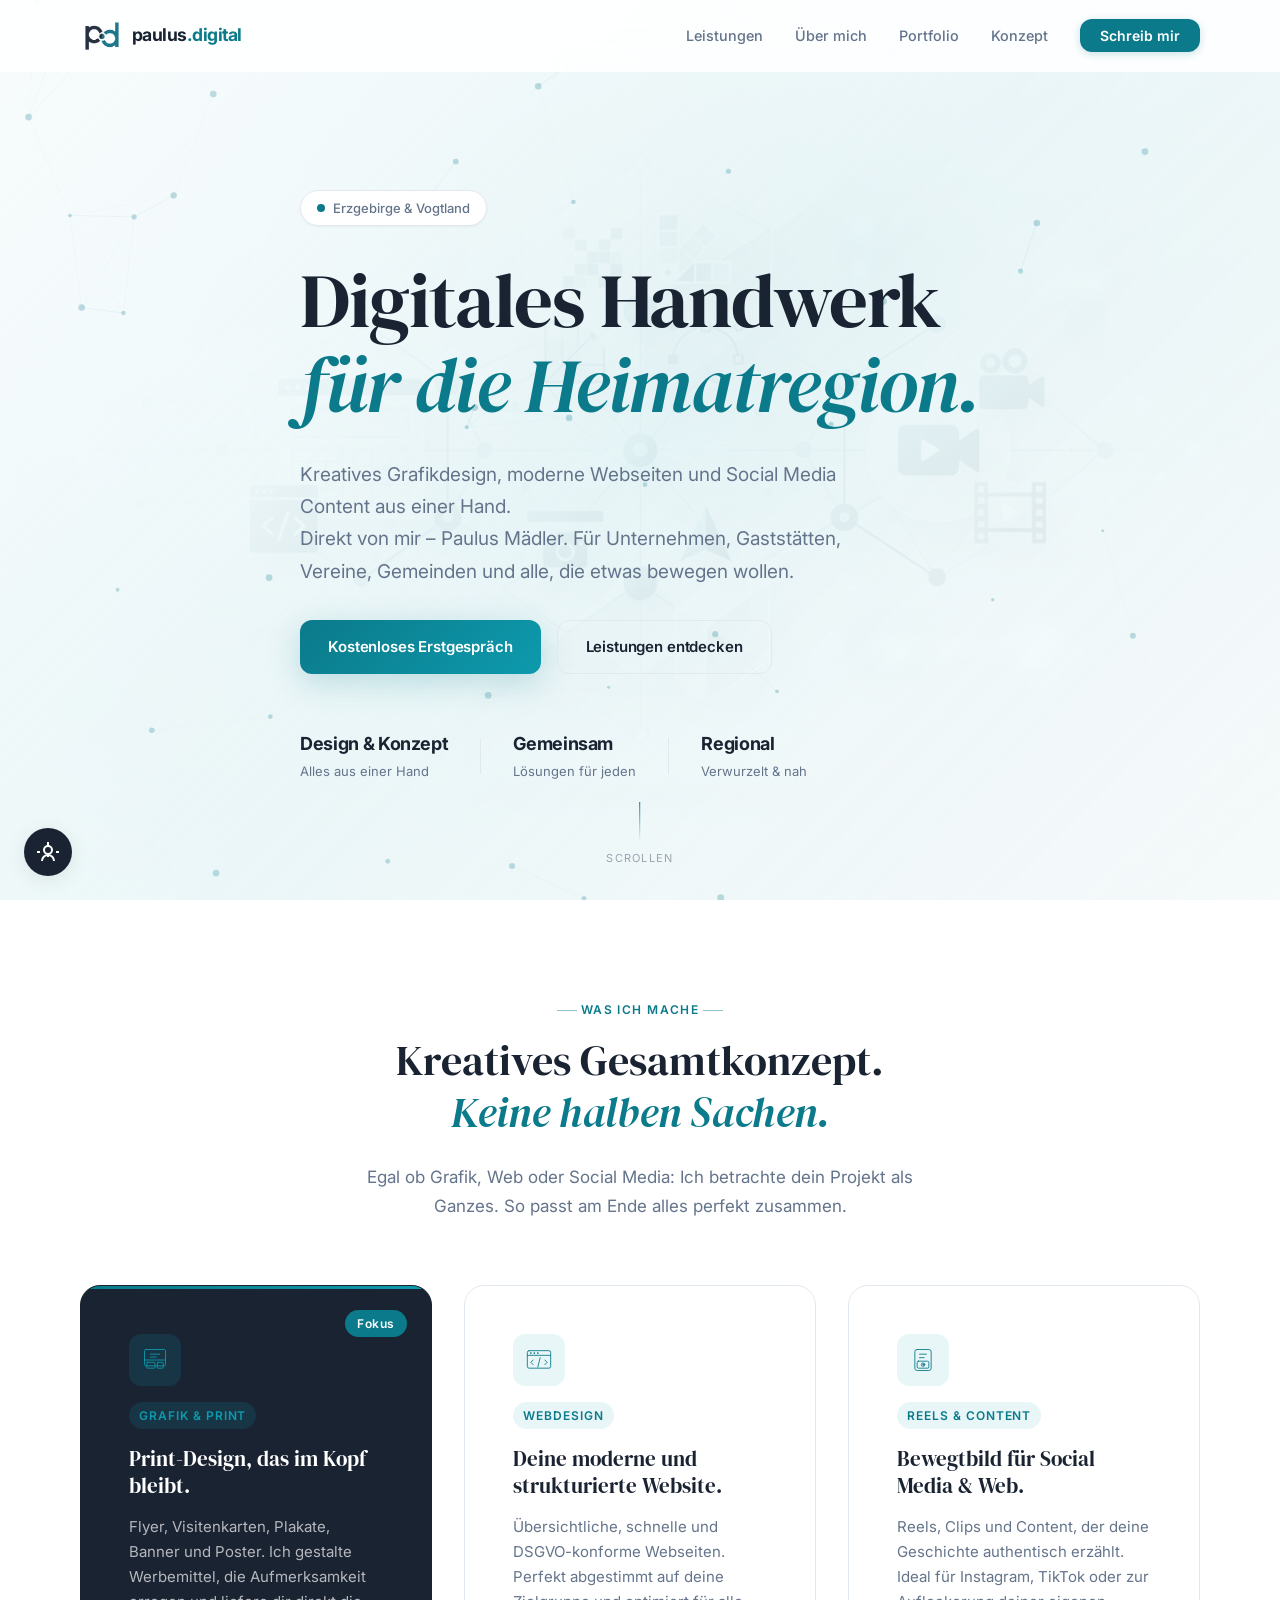
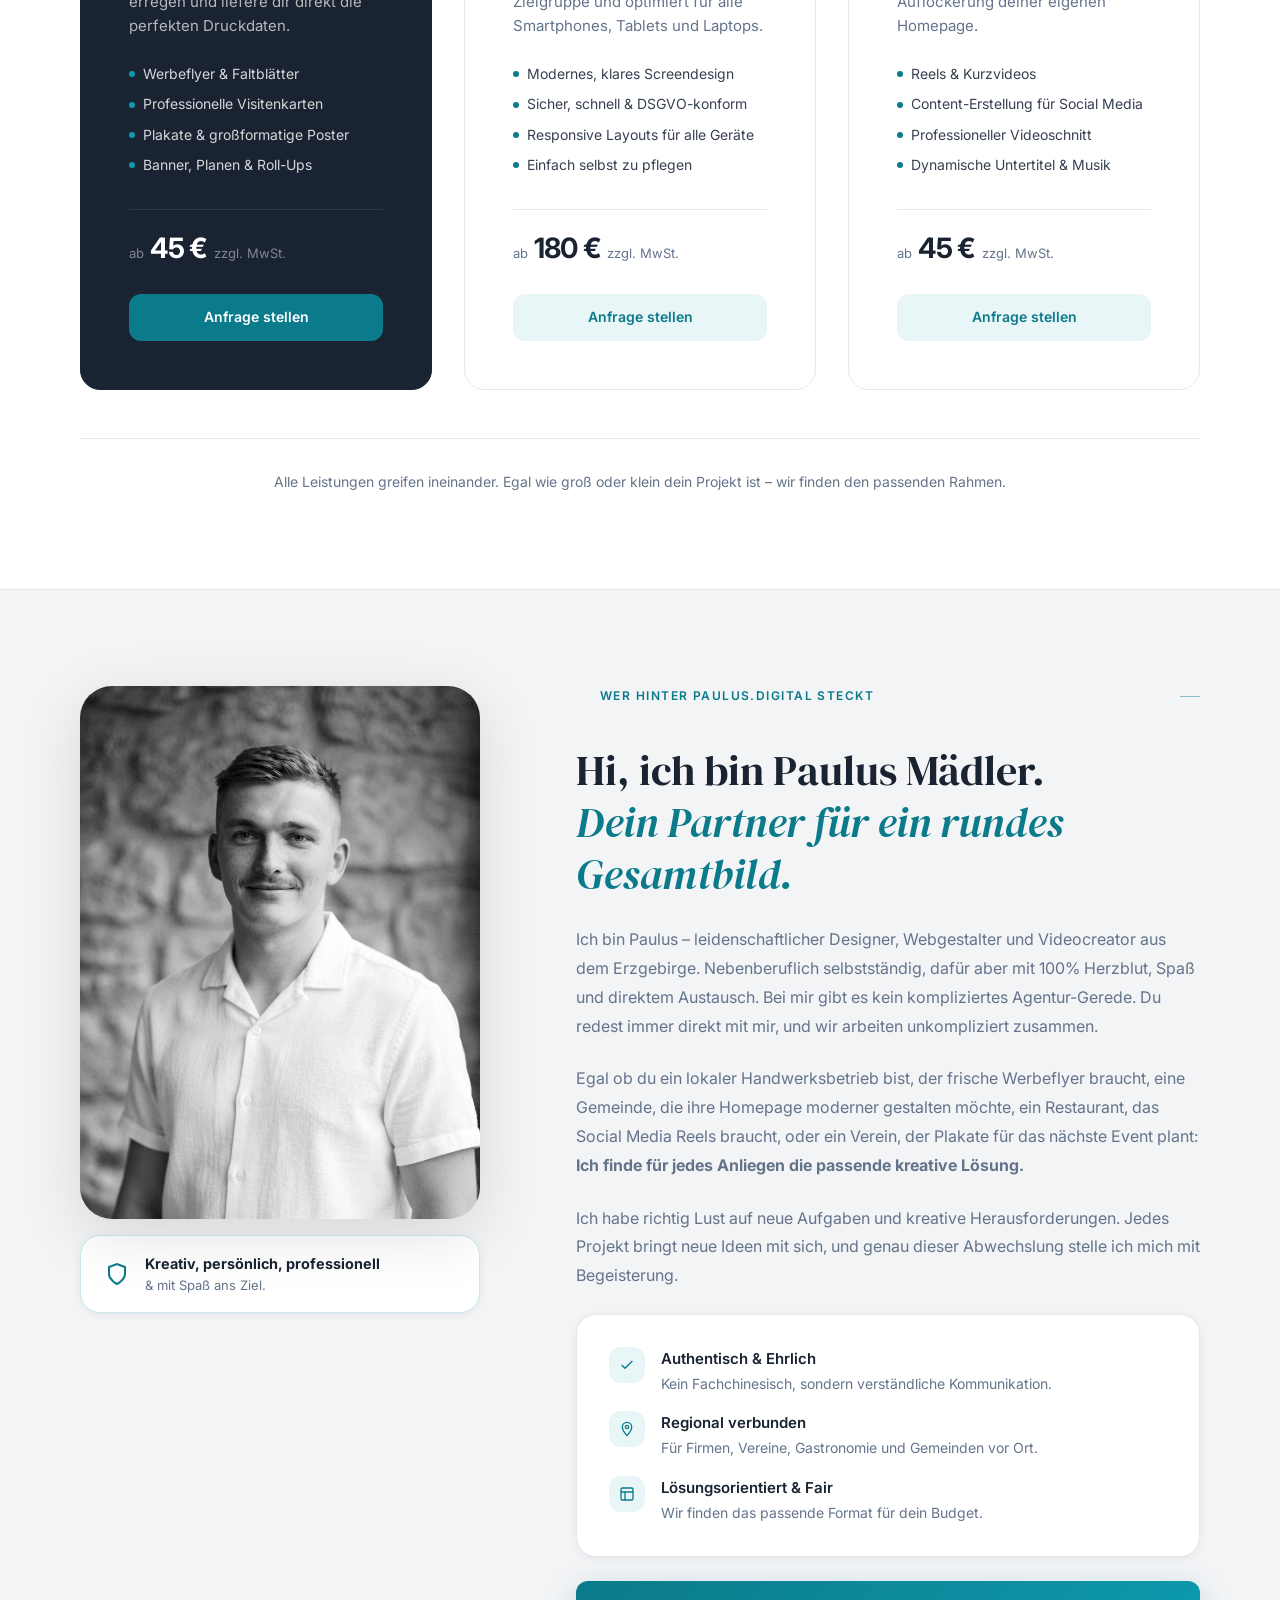
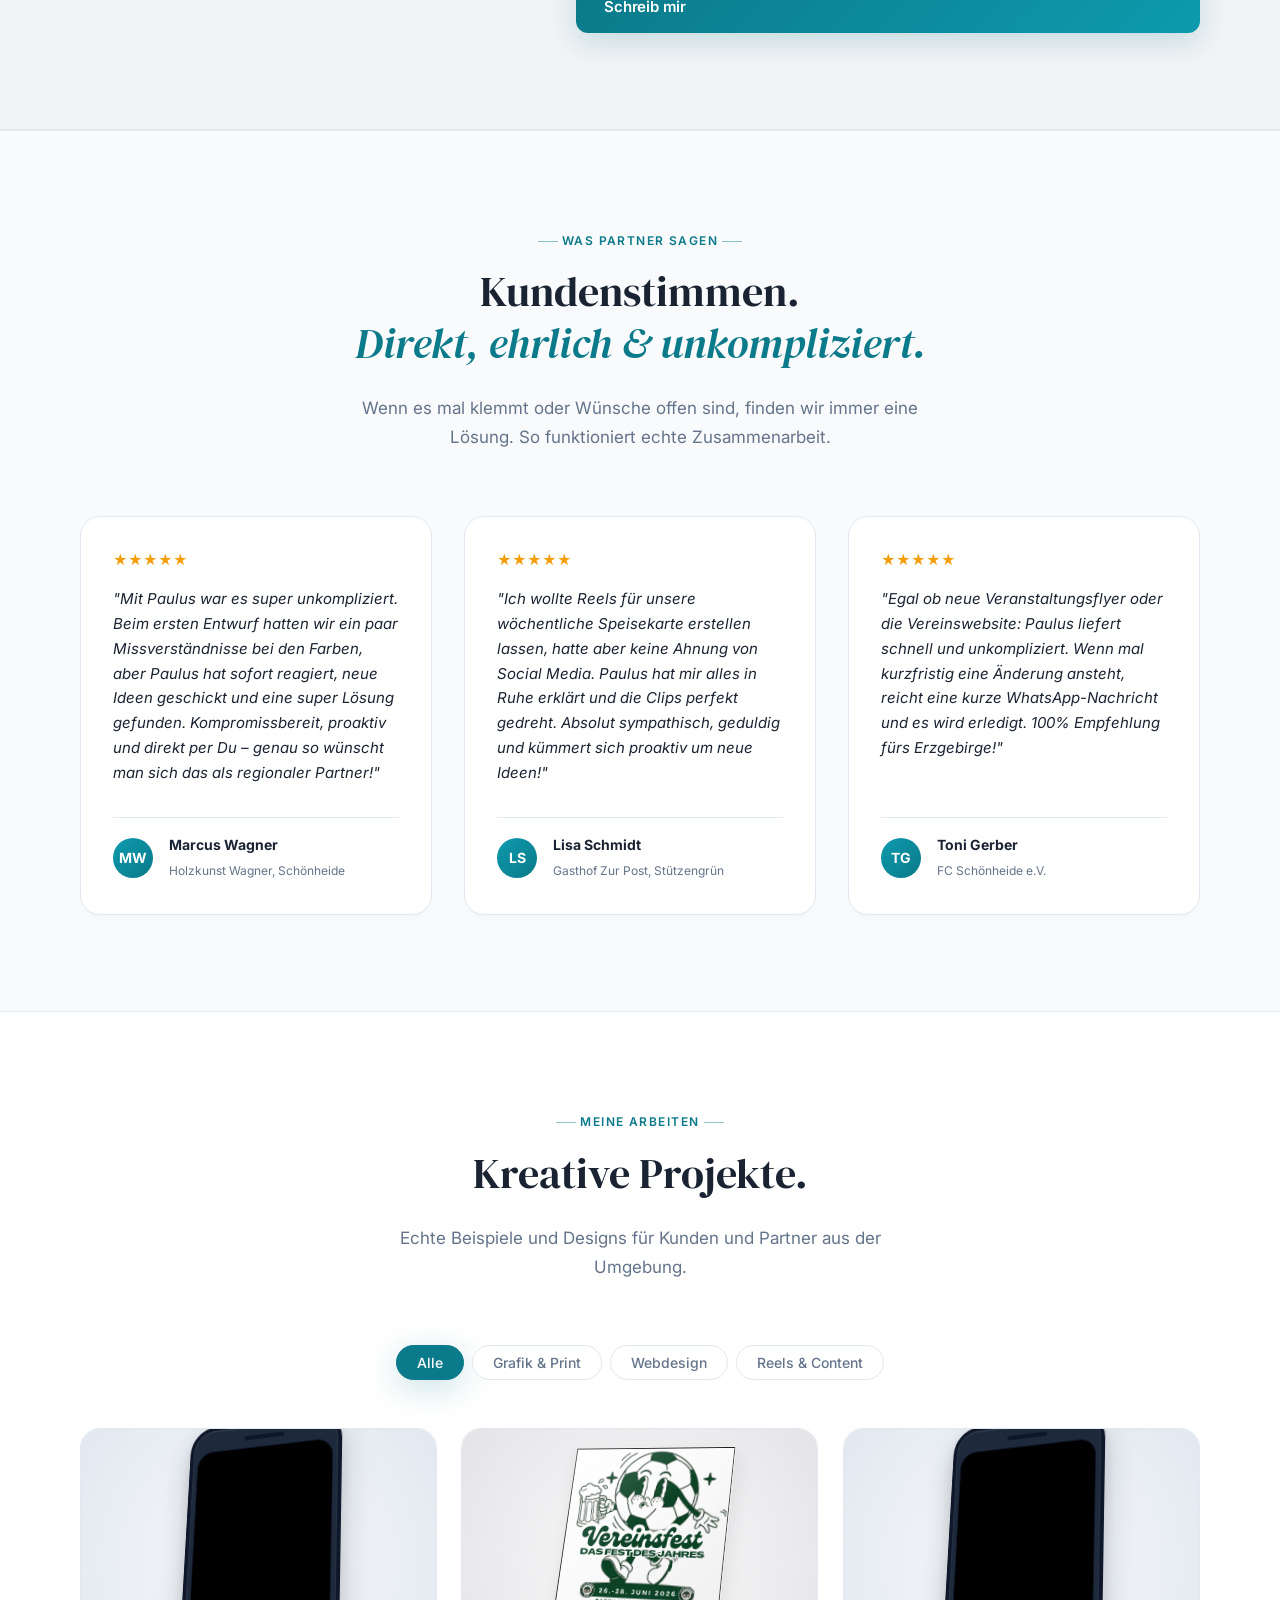
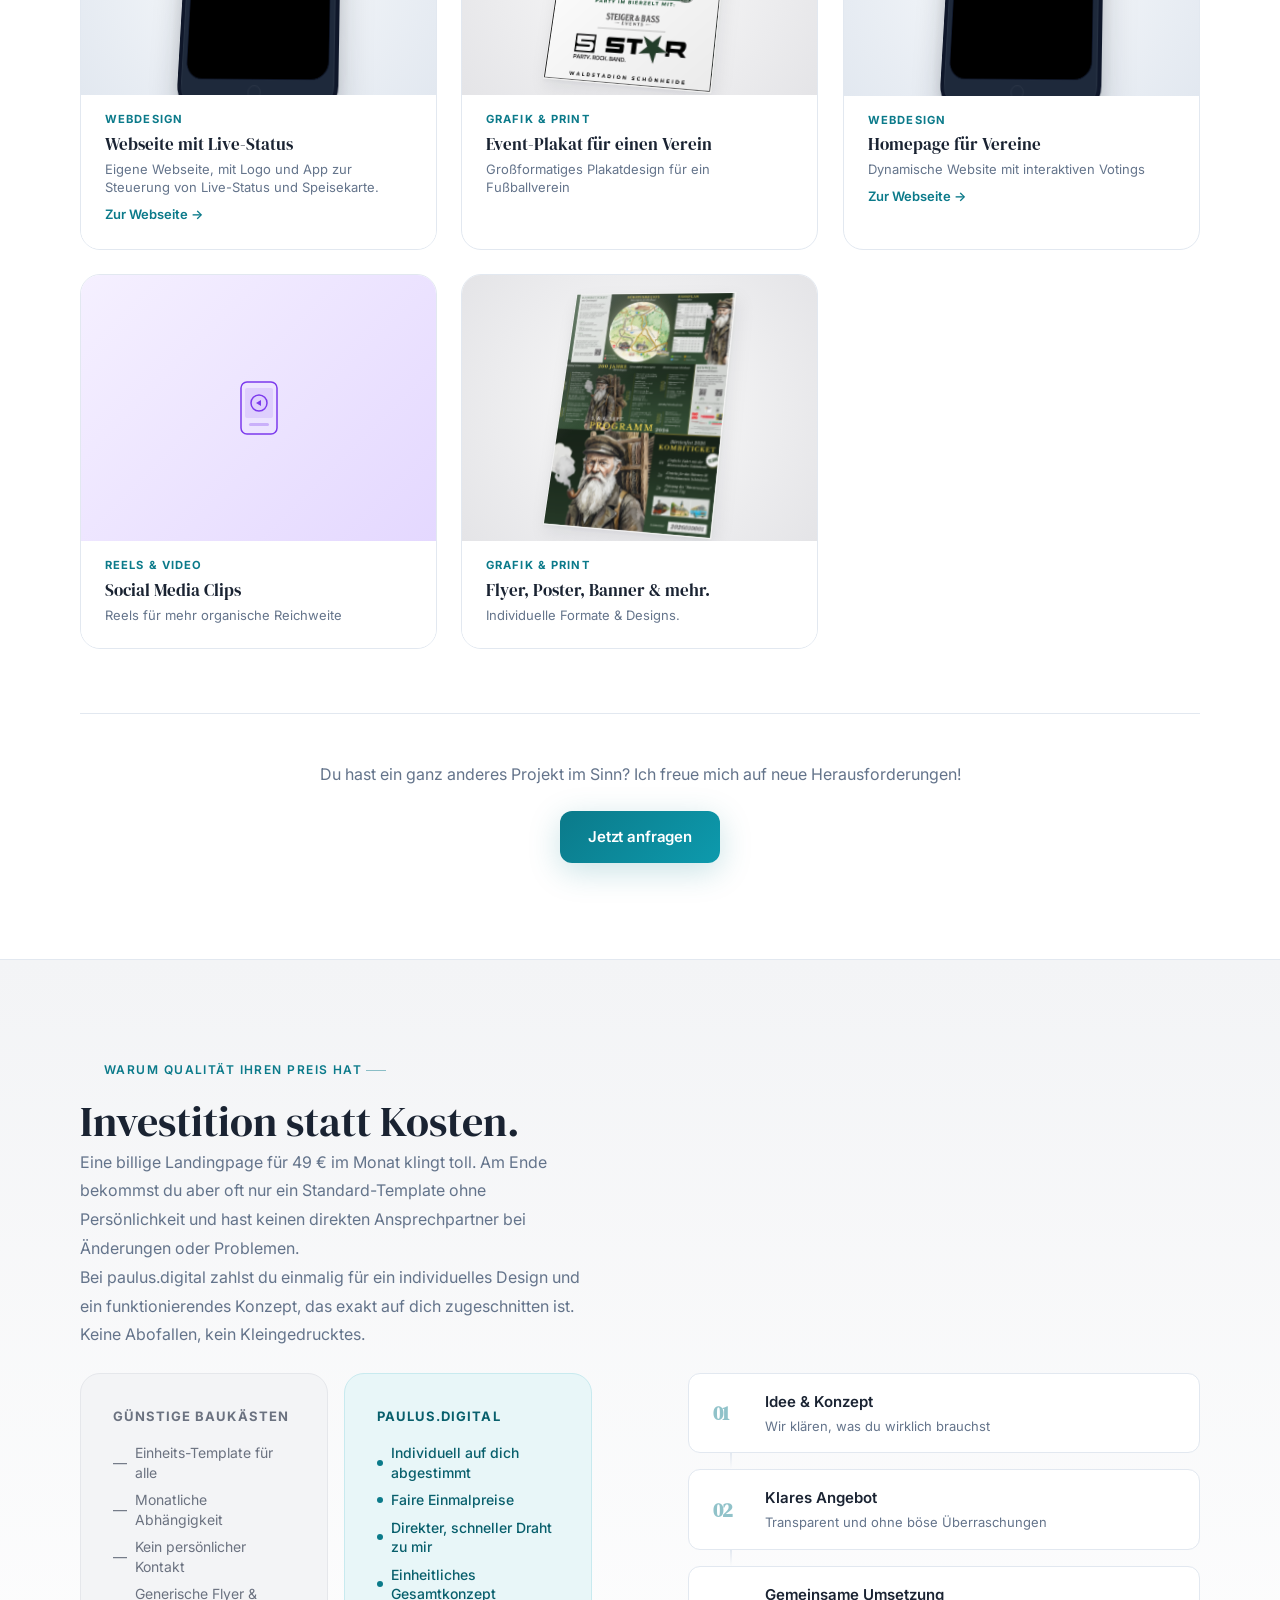
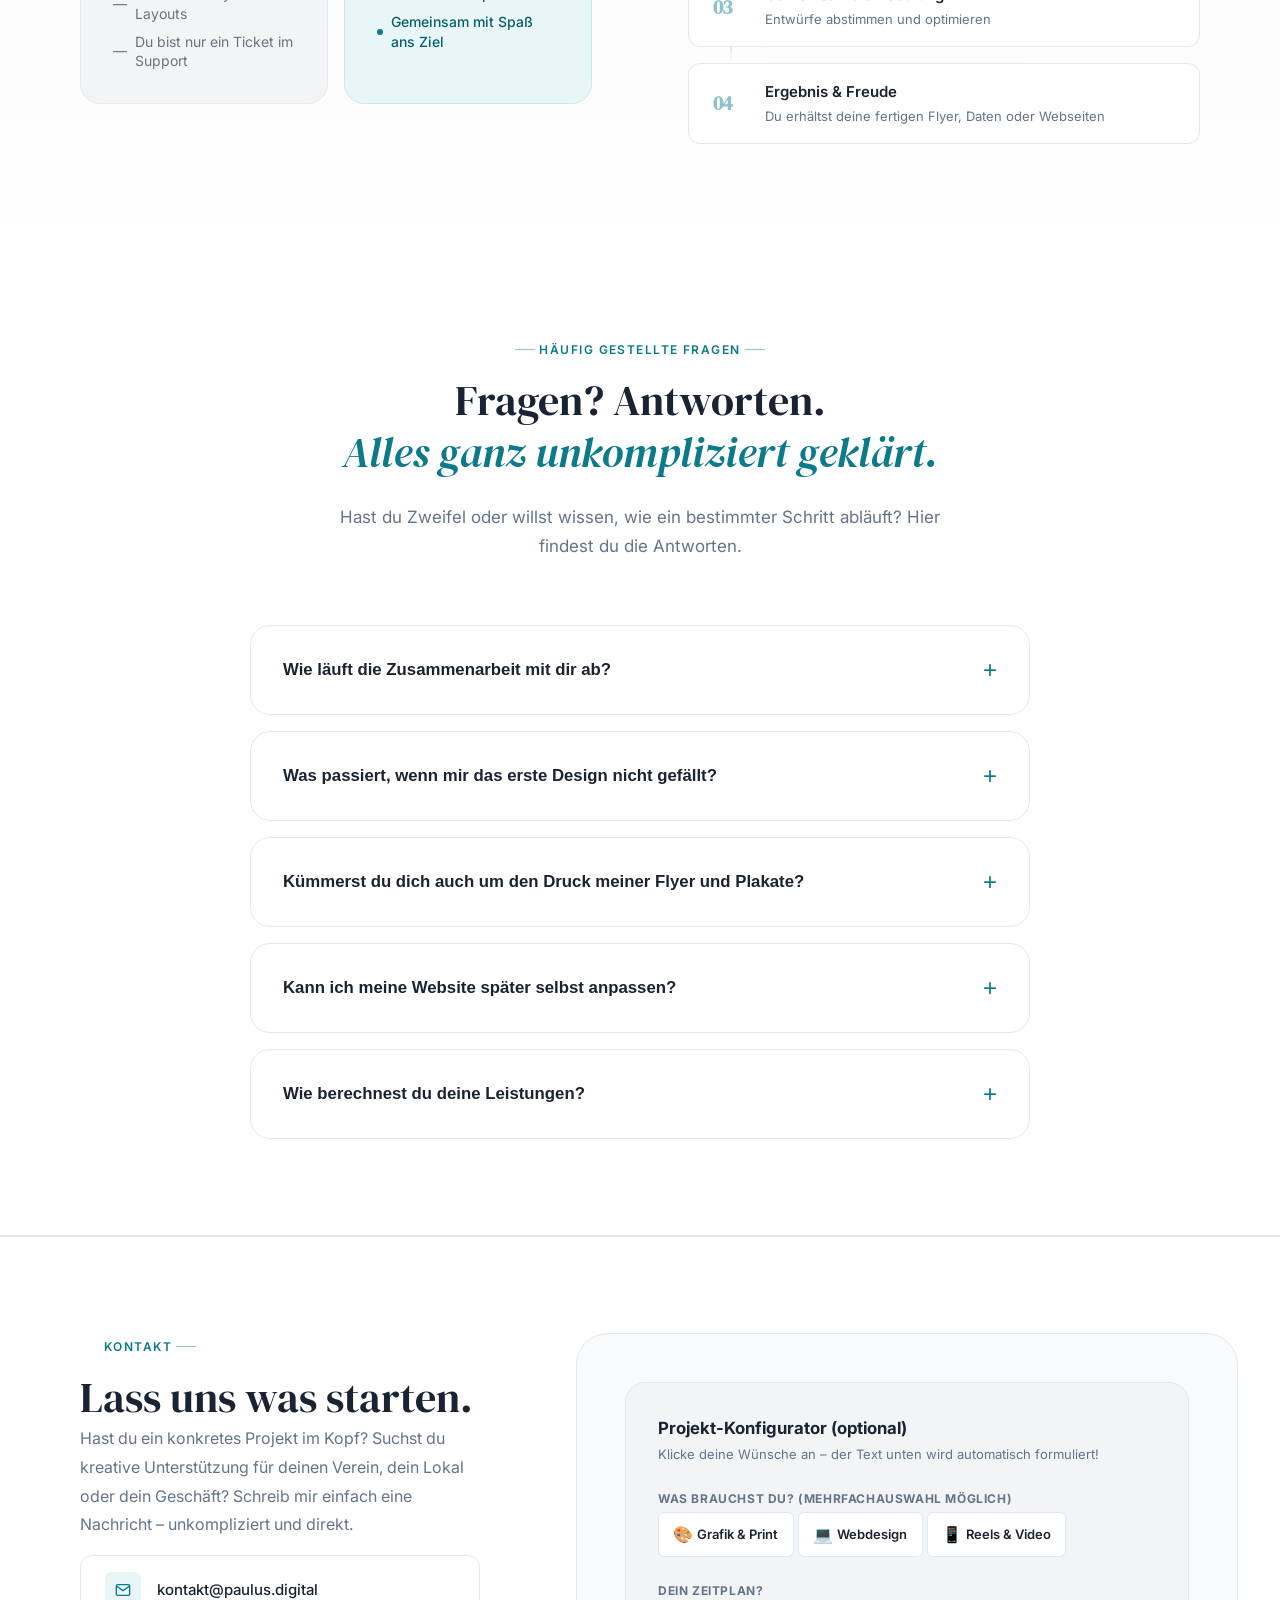
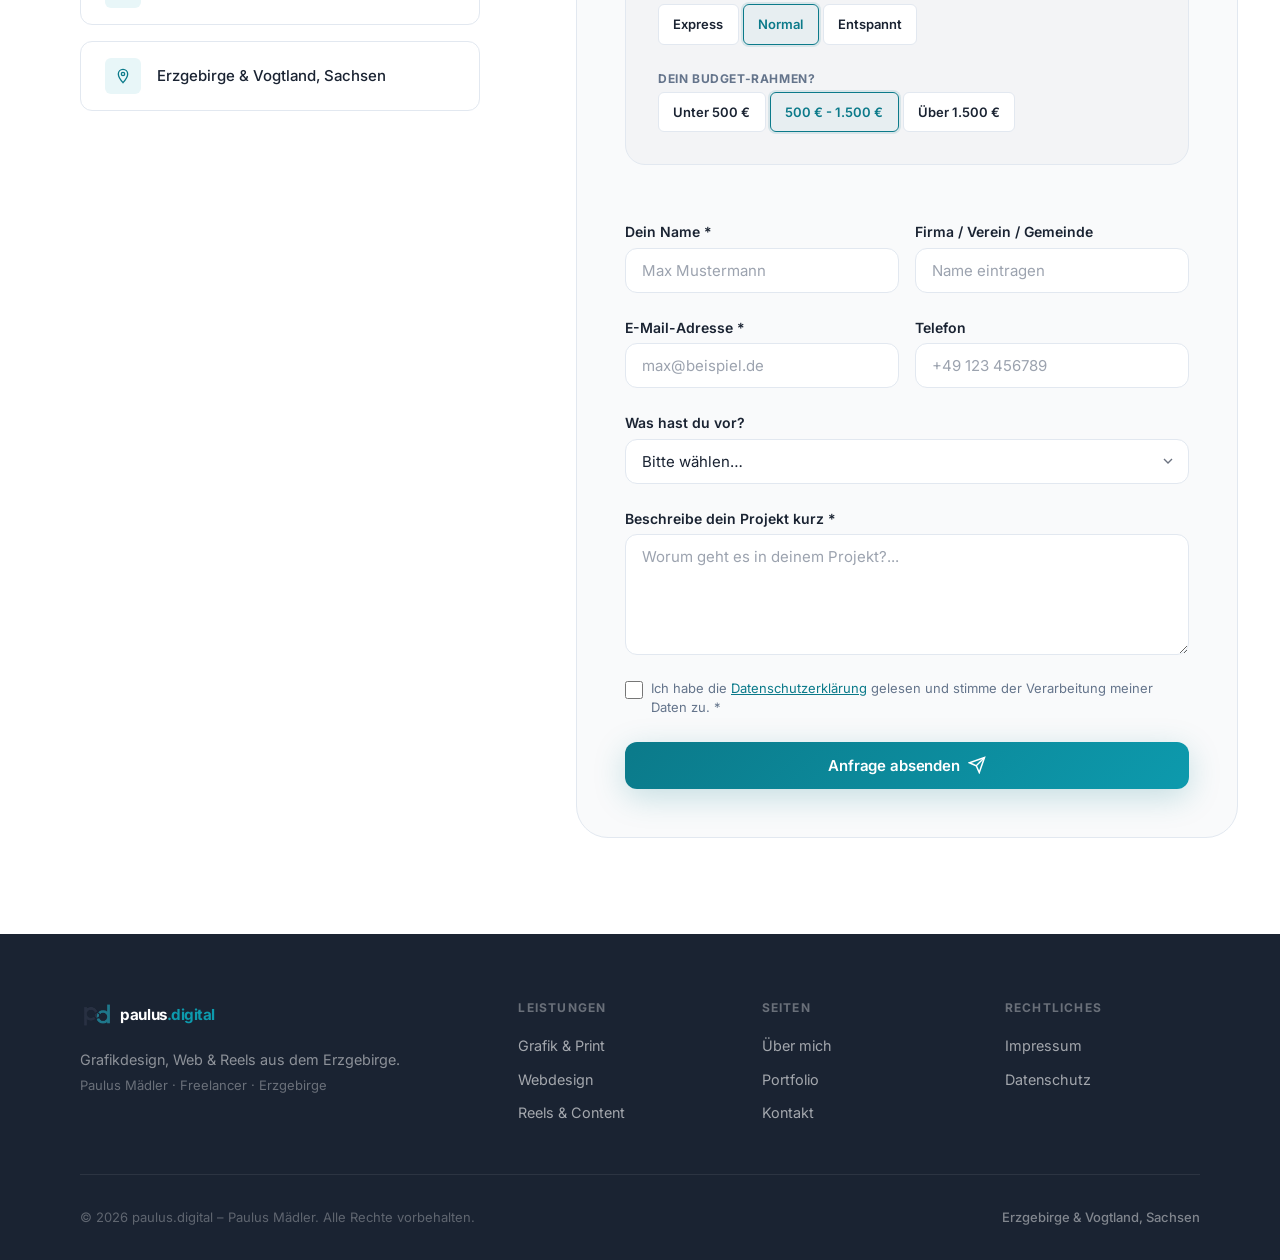
==== index.html @ 1ada6d7f "Trust & Conversion Upgrade: Integrated testimonials, interactive project configurator widget, and FA" ====
<!DOCTYPE html>
<html lang="de">
<head>
  <meta charset="UTF-8" />
  <meta name="viewport" content="width=device-width, initial-scale=1.0" />
  
  <!-- Primary SEO Meta Tags -->
  <title>paulus.digital – Grafikdesign, Webdesign &amp; Reels aus dem Erzgebirge</title>
  <meta name="description" content="paulus.digital – Kreatives Grafikdesign, moderne Webseiten und packende Reels für deine Heimatregion. Unkomplizierte Unterstützung für Unternehmen, Vereine, Gastronomie und Gemeinden im Erzgebirge und Vogtland." />
  <meta name="keywords" content="Grafikdesign Erzgebirge, Webdesign Vogtland, Reels, Flyer designen, Visitenkarten, Plakate, Social Media Content, Freelancer Sachsen, Schönheide Webdesign, Webdesigner Erzgebirge, Grafikdesigner Sachsen, Social Media Reels Erzgebirge, Flyer erstellen Schönheide, Webseite erstellen lassen Vogtland, Freelance Designer Sachsen" />
  <meta name="robots" content="index, follow" />
  <meta name="author" content="Paulus Mädler" />
  <meta name="geo.region" content="DE-SN" />
  <meta name="geo.placename" content="Schönheide, Erzgebirge" />
  <meta name="geo.position" content="50.5019;12.5358" />
  <meta name="ICBM" content="50.5019, 12.5358" />
  <meta name="theme-color" content="#0b7a8a" />
  <link rel="canonical" href="https://paulus.digital/" />
  
  <!-- Open Graph / Facebook -->
  <meta property="og:type" content="website" />
  <meta property="og:url" content="https://paulus.digital/" />
  <meta property="og:title" content="paulus.digital – Grafikdesign, Webdesign &amp; Reels aus dem Erzgebirge" />
  <meta property="og:description" content="Kreatives Design, Web &amp; Reels für deine Region. Unkompliziert, direkt &amp; persönlich für Unternehmen, Vereine und Gastronomie." />
  <meta property="og:image" content="https://paulus.digital/hero-bg.png" />
  
  <!-- Twitter -->
  <meta property="twitter:card" content="summary_large_image" />
  <meta property="twitter:url" content="https://paulus.digital/" />
  <meta property="twitter:title" content="paulus.digital – Grafikdesign, Webdesign &amp; Reels aus dem Erzgebirge" />
  <meta property="twitter:description" content="Kreatives Design, Web &amp; Reels für deine Region. Unkompliziert, direkt &amp; persönlich für Unternehmen, Vereine und Gastronomie." />
  <meta property="twitter:image" content="https://paulus.digital/hero-bg.png" />
  
  <!-- Favicon (Tab Icon) -->
  <link rel="icon" type="image/png" href="favicon.png" />
  <link rel="apple-touch-icon" href="favicon.png" />
  
  <!-- Font Preload for Performance (Core Web Vitals) -->
  <link rel="preload" as="style" href="https://fonts.googleapis.com/css2?family=Inter:wght@300;400;500;600;700;800&family=DM+Serif+Display:ital@0;1&display=swap" />
  
  <!-- Google Fonts & Stylesheet -->
  <link rel="preconnect" href="https://fonts.googleapis.com" />
  <link rel="preconnect" href="https://fonts.gstatic.com" crossorigin />
  <link href="https://fonts.googleapis.com/css2?family=Inter:wght@300;400;500;600;700;800&family=DM+Serif+Display:ital@0;1&display=swap" rel="stylesheet" />
  <link rel="stylesheet" href="style.css" />

  <!-- Structured Schema.org Data for Google (Local Business / Professional Service SEO) -->
  <script type="application/ld+json">
    {
      "@context": "https://schema.org",
      "@type": "ProfessionalService",
      "name": "paulus.digital",
      "description": "Kreatives Grafikdesign, moderne Webseiten und packende Social Media Reels für Unternehmen, Vereine, Gastronomie und Gemeinden im Erzgebirge und Vogtland.",
      "image": "https://paulus.digital/hero-bg.png",
      "logo": "https://paulus.digital/favicon.png",
      "@id": "https://paulus.digital/#service",
      "url": "https://paulus.digital/",
      "email": "kontakt@paulus.digital",
      "priceRange": "$$",
      "address": {
        "@type": "PostalAddress",
        "streetAddress": "Angerstraße 4",
        "addressLocality": "Schönheide",
        "addressRegion": "Sachsen",
        "postalCode": "08304",
        "addressCountry": "DE"
      },
      "geo": {
        "@type": "GeoCoordinates",
        "latitude": 50.5019,
        "longitude": 12.5358
      },
      "areaServed": [
        { "@type": "Place", "name": "Erzgebirge" },
        { "@type": "Place", "name": "Vogtland" },
        { "@type": "Place", "name": "Sachsen" }
      ],
      "hasOfferCatalog": {
        "@type": "OfferCatalog",
        "name": "Kreative Dienstleistungen",
        "itemListElement": [
          {
            "@type": "Offer",
            "itemOffered": {
              "@type": "Service",
              "name": "Grafikdesign & Print",
              "description": "Flyer, Visitenkarten, Plakate, Banner und Poster"
            }
          },
          {
            "@type": "Offer",
            "itemOffered": {
              "@type": "Service",
              "name": "Webdesign",
              "description": "Moderne Webseiten, Landingpages und Online-Auftritte"
            }
          },
          {
            "@type": "Offer",
            "itemOffered": {
              "@type": "Service",
              "name": "Social Media Reels",
              "description": "Kurzvideos und Content für Instagram, TikTok und Social Media"
            }
          }
        ]
      },
      "openingHoursSpecification": {
        "@type": "OpeningHoursSpecification",
        "dayOfWeek": [
          "Monday",
          "Tuesday",
          "Wednesday",
          "Thursday",
          "Friday"
        ],
        "opens": "09:00",
        "closes": "18:00"
      },
      "founder": {
        "@type": "Person",
        "name": "Paulus Mädler",
        "jobTitle": "Freelance Designer & Webentwickler",
        "url": "https://paulus.digital/"
      },
      "sameAs": [
        "https://github.com/XPaule98"
      ]
    }
  </script>
  <script type="application/ld+json">
    {
      "@context": "https://schema.org",
      "@type": "WebSite",
      "name": "paulus.digital",
      "url": "https://paulus.digital/",
      "description": "Kreatives Grafikdesign, Webdesign und Social Media Reels aus dem Erzgebirge.",
      "inLanguage": "de-DE",
      "publisher": {
        "@type": "Person",
        "name": "Paulus Mädler"
      }
    }
  </script>
  <!-- Netlify Identity Widget -->
  <script src="https://identity.netlify.com/v1/netlify-identity-widget.js"></script>
</head>
<body>

  <!-- ===== NAVIGATION ===== -->
  <header class="nav-header" id="nav-header">
    <nav class="nav-container">
      <a href="#hero" class="nav-logo" id="nav-logo-link">
        <img class="logo-mark-img" src="favicon.png" alt="paulus.digital Logo" />
        <span class="logo-text">paulus<span class="logo-accent">.digital</span></span>
      </a>
      <ul class="nav-links" id="nav-links">
        <li><a href="#leistungen" class="nav-link">Leistungen</a></li>
        <li><a href="#ueber-mich" class="nav-link">Über mich</a></li>
        <li><a href="#portfolio" class="nav-link">Portfolio</a></li>
        <li><a href="#transparenz" class="nav-link">Konzept</a></li>
        <li><a href="#kontakt" class="nav-cta">Schreib mir</a></li>
      </ul>
      <button class="nav-burger" id="nav-burger" aria-label="Menü öffnen" aria-expanded="false">
        <span></span><span></span><span></span>
      </button>
    </nav>
  </header>

  <!-- ===== MAIN CONTENT AREA (DYNAMICALLY REORDERABLE) ===== -->
  <main id="main-content">

    <!-- ===== HERO ===== -->
    <section class="hero" id="hero">
    <div class="hero-bg-image"></div>
    <canvas id="hero-canvas"></canvas>
    <div class="hero-overlay"></div>
    <div class="hero-content">
      <div class="hero-badge">
        <span class="badge-dot"></span>
        Erzgebirge &amp; Vogtland
      </div>
      <h1 class="hero-headline">
        Digitales Handwerk<br />
        <em>für die Heimatregion.</em>
      </h1>
      <p class="hero-subline">
        Kreatives Grafikdesign, moderne Webseiten und packende Reels aus einer Hand.<br />
        Direkt von mir – Paulus Mädler. Für Unternehmen, Gaststätten, Vereine, Gemeinden und alle, die etwas bewegen wollen.
      </p>
      <div class="hero-actions">
        <a href="#kontakt" class="btn btn-primary">Kostenloses Erstgespräch</a>
        <a href="#leistungen" class="btn btn-ghost">Leistungen entdecken</a>
      </div>
      <div class="hero-stats">
        <div class="stat-item">
          <span class="stat-number">Design &amp; Konzept</span>
          <span class="stat-label">Alles aus einer Hand</span>
        </div>
        <div class="stat-divider"></div>
        <div class="stat-item">
          <span class="stat-number">Gemeinsam</span>
          <span class="stat-label">Lösungen für jeden</span>
        </div>
        <div class="stat-divider"></div>
        <div class="stat-item">
          <span class="stat-number">Regional</span>
          <span class="stat-label">Verwurzelt &amp; nah</span>
        </div>
      </div>
    </div>
    <div class="hero-scroll-indicator">
      <div class="scroll-line"></div>
      <span>Scrollen</span>
    </div>
  </section>

  <!-- ===== LEISTUNGEN ===== -->
  <section class="leistungen" id="leistungen">
    <div class="container">
      <div class="section-header">
        <span class="section-label">Was ich mache</span>
        <h2 class="section-title">Kreatives Gesamtkonzept.<br /><em>Keine halben Sachen.</em></h2>
        <p class="section-desc">Egal ob Grafik, Web oder Social Media: Ich betrachte dein Projekt als Ganzes. So passt am Ende alles perfekt zusammen.</p>
      </div>

      <div class="services-grid">

        <!-- Grafik & Print -->
        <div class="service-card service-card--featured" id="service-grafik">
          <div class="service-featured-badge">Fokus</div>
          <div class="service-icon-wrap">
            <svg class="service-icon" viewBox="0 0 48 48" fill="none" stroke="currentColor" stroke-width="1.5" stroke-linecap="round" stroke-linejoin="round" aria-hidden="true">
              <rect x="6" y="6" width="36" height="28" rx="2"/>
              <path d="M6 24h36"/>
              <rect x="10" y="28" width="14" height="10" rx="1"/>
              <rect x="28" y="28" width="10" height="10" rx="1"/>
              <path d="M16 14h16M16 19h10"/>
            </svg>
          </div>
          <span class="service-tag">Grafik &amp; Print</span>
          <h3 class="service-title">Print-Design, das im Kopf bleibt.</h3>
          <p class="service-desc">Flyer, Visitenkarten, Plakate, Banner und Poster. Ich gestalte Werbemittel, die Aufmerksamkeit erregen und liefere dir direkt die perfekten Druckdaten.</p>
          <ul class="service-features">
            <li>Werbeflyer &amp; Faltblätter</li>
            <li>Professionelle Visitenkarten</li>
            <li>Plakate &amp; großformatige Poster</li>
            <li>Banner, Planen &amp; Roll-Ups</li>
          </ul>
          <div class="service-pricing">
            <span class="price-from">ab</span>
            <span class="price-amount">290 €</span>
            <span class="price-note">zzgl. MwSt.</span>
          </div>
          <a href="#kontakt" class="service-cta">Anfrage stellen</a>
        </div>

        <!-- Webdesign -->
        <div class="service-card" id="service-web">
          <div class="service-icon-wrap">
            <svg class="service-icon" viewBox="0 0 48 48" fill="none" stroke="currentColor" stroke-width="1.5" stroke-linecap="round" stroke-linejoin="round" aria-hidden="true">
              <rect x="4" y="8" width="40" height="30" rx="3"/>
              <path d="M4 16h40"/>
              <circle cx="10" cy="12" r="1.5" fill="currentColor" stroke="none"/>
              <circle cx="16" cy="12" r="1.5" fill="currentColor" stroke="none"/>
              <circle cx="22" cy="12" r="1.5" fill="currentColor" stroke="none"/>
              <path d="M14 24l-4 4 4 4M34 24l4 4-4 4M22 36l4-16"/>
            </svg>
          </div>
          <span class="service-tag">Webdesign</span>
          <h3 class="service-title">Deine moderne und strukturierte Website.</h3>
          <p class="service-desc">Übersichtliche, schnelle und DSGVO-konforme Webseiten. Perfekt abgestimmt auf deine Zielgruppe und optimiert für alle Smartphones, Tablets und Laptops.</p>
          <ul class="service-features">
            <li>Modernes, klares Screendesign</li>
            <li>Sicher, schnell &amp; DSGVO-konform</li>
            <li>Responsive Layouts für alle Geräte</li>
            <li>Einfach selbst zu pflegen</li>
          </ul>
          <div class="service-pricing">
            <span class="price-from">ab</span>
            <span class="price-amount">890 €</span>
            <span class="price-note">zzgl. MwSt.</span>
          </div>
          <a href="#kontakt" class="service-cta">Anfrage stellen</a>
        </div>

        <!-- Reels & Content -->
        <div class="service-card" id="service-video">
          <div class="service-icon-wrap">
            <svg class="service-icon" viewBox="0 0 48 48" fill="none" stroke="currentColor" stroke-width="1.5" stroke-linecap="round" stroke-linejoin="round" aria-hidden="true">
              <rect x="10" y="6" width="28" height="36" rx="4"/>
              <path d="M18 14h12M18 20h8"/>
              <rect x="14" y="26" width="20" height="12" rx="2"/>
              <circle cx="24" cy="32" r="3"/>
              <path d="M22 32l4-2v4l-4-2z" fill="currentColor" stroke="none"/>
            </svg>
          </div>
          <span class="service-tag">Reels &amp; Content</span>
          <h3 class="service-title">Bewegtbild für Social Media &amp; Web.</h3>
          <p class="service-desc">Reels, Clips und Content, der deine Geschichte authentisch erzählt. Ideal für Instagram, TikTok oder zur Auflockerung deiner eigenen Homepage.</p>
          <ul class="service-features">
            <li>Reels &amp; Kurzvideos</li>
            <li>Content-Erstellung für Social Media</li>
            <li>Professioneller Videoschnitt</li>
            <li>Dynamische Untertitel &amp; Musik</li>
          </ul>
          <div class="service-pricing">
            <span class="price-from">ab</span>
            <span class="price-amount">490 €</span>
            <span class="price-note">zzgl. MwSt.</span>
          </div>
          <a href="#kontakt" class="service-cta">Anfrage stellen</a>
        </div>

      </div>

      <p class="services-note">Alle Leistungen greifen ineinander. Egal wie groß oder klein dein Projekt ist – wir finden den passenden Rahmen.</p>
    </div>
  </section>

  <!-- ===== ÜBER MICH ===== -->
  <section class="ueber-mich" id="ueber-mich">
    <div class="container">
      <div class="about-grid">
        <div class="about-image-col">
          <div class="about-image-frame">
            <img src="portrait.png" alt="Paulus Mädler – paulus.digital, dein Partner für Design &amp; Web" class="about-portrait" loading="lazy" />
          </div>
          <div class="about-du-badge">
            <svg viewBox="0 0 24 24" fill="none" stroke="currentColor" stroke-width="2" aria-hidden="true">
              <path d="M12 22s8-4 8-10V5l-8-3-8 3v7c0 6 8 10 8 10z"/>
            </svg>
            <div>
              <strong>Kreativ, persönlich, professionell</strong>
              <span>&amp; mit Spaß ans Ziel.</span>
            </div>
          </div>
        </div>
        <div class="about-content-col">
          <span class="section-label">Wer hinter paulus.digital steckt</span>
          <h2 class="section-title">Hi, ich bin Paulus Mädler.<br /><em>Dein Partner für ein rundes Gesamtbild.</em></h2>
          <p class="about-text">
            Ich bin Paulus – leidenschaftlicher Designer, Webgestalter und Videocreator aus dem Erzgebirge. Nebenberuflich selbstständig, dafür aber mit 100% Herzblut, Spaß und direktem Austausch. Bei mir gibt es kein kompliziertes Agentur-Gerede. Du redest immer direkt mit mir, und wir arbeiten unkompliziert zusammen.
          </p>
          <p class="about-text">
            Egal ob du ein lokaler Handwerksbetrieb bist, der frische Werbeflyer braucht, eine Gemeinde, die ihre Homepage moderner gestalten möchte, ein Restaurant, das Social Media Reels braucht, oder ein Verein, der Plakate für das nächste Event plant: <strong>Ich finde für jedes Anliegen die passende kreative Lösung.</strong>
          </p>
          <p class="about-text">
            Ich habe richtig Lust auf neue Aufgaben und kreative Herausforderungen. Jedes Projekt bringt neue Ideen mit sich, und genau dieser Abwechslung stelle ich mich mit Begeisterung.
          </p>
          <div class="about-values">
            <div class="value-item" id="value-ehrlich">
              <div class="value-icon">
                <svg viewBox="0 0 24 24" fill="none" stroke="currentColor" stroke-width="2" aria-hidden="true">
                  <polyline points="20 6 9 17 4 12"/>
                </svg>
              </div>
              <div class="value-text">
                <strong>Authentisch &amp; Ehrlich</strong>
                <span>Kein Fachchinesisch, sondern verständliche Kommunikation.</span>
              </div>
            </div>
            <div class="value-item" id="value-regional">
              <div class="value-icon">
                <svg viewBox="0 0 24 24" fill="none" stroke="currentColor" stroke-width="2" aria-hidden="true">
                  <path d="M12 2C8.13 2 5 5.13 5 9c0 5.25 7 13 7 13s7-7.75 7-13c0-3.87-3.13-7-7-7z"/>
                  <circle cx="12" cy="9" r="2.5"/>
                </svg>
              </div>
              <div class="value-text">
                <strong>Regional verbunden</strong>
                <span>Für Firmen, Vereine, Gastronomie und Gemeinden vor Ort.</span>
              </div>
            </div>
            <div class="value-item" id="value-transparent">
              <div class="value-icon">
                <svg viewBox="0 0 24 24" fill="none" stroke="currentColor" stroke-width="2" aria-hidden="true">
                  <rect x="3" y="3" width="18" height="18" rx="2"/>
                  <path d="M3 9h18M9 21V9"/>
                </svg>
              </div>
              <div class="value-text">
                <strong>Lösungsorientiert &amp; Fair</strong>
                <span>Wir finden das passende Format für dein Budget.</span>
              </div>
            </div>
          </div>
          <a href="#kontakt" class="btn btn-primary">Schreib mir</a>
        </div>
      </div>
    </div>
  </section>

  <!-- ===== TESTIMONIALS (KUNDENSTIMMEN) ===== -->
  <section class="testimonials-sec" id="testimonials">
    <div class="container">
      <div class="section-header" style="text-align: center;">
        <span class="section-label">Was Partner sagen</span>
        <h2 class="section-title">Kundenstimmen.<br /><em>Direkt, ehrlich &amp; unkompliziert.</em></h2>
        <p class="section-desc" style="margin: 0 auto; max-width: 600px;">Wenn es mal klemmt oder Wünsche offen sind, finden wir immer eine Lösung. So funktioniert echte Zusammenarbeit.</p>
      </div>
      <div class="testimonials-grid" id="testimonials-grid">
        <!-- Dynamic Testimonials rendered via JS -->
      </div>
    </div>
  </section>

  <!-- ===== PORTFOLIO ===== -->
  <section class="portfolio" id="portfolio">
    <div class="container">
      <div class="section-header">
        <span class="section-label">Meine Arbeiten</span>
        <h2 class="section-title">Kreative Projekte.</h2>
        <p class="section-desc">Echte Beispiele und Designs für Kunden und Partner aus der Umgebung.</p>
      </div>

      <div class="portfolio-filter">
        <button class="filter-btn active" data-filter="all" id="filter-all">Alle</button>
        <button class="filter-btn" data-filter="grafik" id="filter-grafik">Grafik &amp; Print</button>
        <button class="filter-btn" data-filter="web" id="filter-web">Webdesign</button>
        <button class="filter-btn" data-filter="video" id="filter-video">Reels &amp; Content</button>
      </div>

      <!-- 
        ╔══════════════════════════════════════════════════════════╗
        ║  PORTFOLIO AKTUALISIEREN – so einfach geht's:            ║
        ║                                                          ║
        ║  Um ein echtes Projekt einzubinden:                      ║
        ║  1. Speichere dein Bild im Ordner ab                     ║
        ║  2. Ersetze in einer der Kacheln unten das <svg> durch:  ║
        ║     <img class="portfolio-thumb-img" src="dateiname.jpg" ║
        ║          alt="Projektbeschreibung" loading="lazy" />     ║
        ║  3. Passe Text, Kategorie und Titel an. Fertig!          ║
        ╚══════════════════════════════════════════════════════════╝
      -->
      <div class="portfolio-grid" id="portfolio-grid">

        <!-- Projekt 1 (Beispiel Grafik & Print) -->
        <div class="portfolio-item" data-category="grafik" id="portfolio-1">
          <div class="portfolio-thumb">
            <div class="portfolio-thumb-bg" style="background: linear-gradient(135deg, #f0f4ff 0%, #dde8ff 100%);">
              <svg viewBox="0 0 80 60" class="portfolio-thumb-icon" aria-hidden="true">
                <rect x="8" y="8" width="64" height="44" rx="2" fill="none" stroke="#2563eb" stroke-width="1.5"/>
                <rect x="16" y="16" width="48" height="8" rx="1" fill="#2563eb" opacity="0.2"/>
                <rect x="16" y="28" width="20" height="16" rx="2" fill="#2563eb" opacity="0.15"/>
                <rect x="40" y="28" width="24" height="7" rx="1" fill="#2563eb" opacity="0.15"/>
                <rect x="40" y="38" width="18" height="6" rx="1" fill="#2563eb" opacity="0.12"/>
              </svg>
            </div>
            <div class="portfolio-info">
              <span class="portfolio-category-tag">Grafik &amp; Print</span>
              <h3>Flyer für ein Restaurant</h3>
              <p>A5-Speisekarten-Flyer zur Neueröffnung</p>
            </div>
          </div>
        </div>

        <!-- Projekt 2 (Beispiel Webdesign) -->
        <div class="portfolio-item" data-category="web" id="portfolio-2">
          <div class="portfolio-thumb">
            <div class="portfolio-thumb-bg" style="background: linear-gradient(135deg, #e8f4f8 0%, #c8e6f0 100%);">
              <svg viewBox="0 0 80 60" class="portfolio-thumb-icon" aria-hidden="true">
                <rect x="5" y="5" width="70" height="50" rx="4" fill="none" stroke="#0b7a8a" stroke-width="1.5"/>
                <path d="M5 15h70" stroke="#0b7a8a" stroke-width="1.5"/>
                <circle cx="11" cy="10" r="2" fill="#0b7a8a" opacity="0.4"/>
                <circle cx="18" cy="10" r="2" fill="#0b7a8a" opacity="0.4"/>
                <circle cx="25" cy="10" r="2" fill="#0b7a8a" opacity="0.4"/>
                <rect x="15" y="22" width="30" height="4" rx="2" fill="#0b7a8a" opacity="0.3"/>
                <rect x="15" y="30" width="50" height="2" rx="1" fill="#0b7a8a" opacity="0.2"/>
                <rect x="15" y="35" width="45" height="2" rx="1" fill="#0b7a8a" opacity="0.2"/>
                <rect x="15" y="40" width="40" height="2" rx="1" fill="#0b7a8a" opacity="0.2"/>
              </svg>
            </div>
            <div class="portfolio-info">
              <span class="portfolio-category-tag">Webdesign</span>
              <h3>Website für ein Handwerksbetrieb</h3>
              <p>Strukturierte Webpräsenz mit Kontaktformular</p>
            </div>
          </div>
        </div>

        <!-- Projekt 3 (Beispiel Reels & Video) -->
        <div class="portfolio-item" data-category="video" id="portfolio-3">
          <div class="portfolio-thumb">
            <div class="portfolio-thumb-bg" style="background: linear-gradient(135deg, #f5f0ff 0%, #e4d8ff 100%);">
              <svg viewBox="0 0 80 60" class="portfolio-thumb-icon" aria-hidden="true">
                <rect x="22" y="4" width="36" height="52" rx="6" fill="none" stroke="#7c3aed" stroke-width="1.5"/>
                <rect x="26" y="10" width="28" height="30" rx="2" fill="#7c3aed" opacity="0.12"/>
                <circle cx="40" cy="25" r="8" fill="none" stroke="#7c3aed" stroke-width="1.5"/>
                <path d="M37 25l5-3v6l-5-3z" fill="#7c3aed"/>
                <rect x="30" y="45" width="20" height="3" rx="1.5" fill="#7c3aed" opacity="0.3"/>
              </svg>
            </div>
            <div class="portfolio-info">
              <span class="portfolio-category-tag">Reels &amp; Video</span>
              <h3>Instagram Clip-Serie</h3>
              <p>Dynamische Reels mit Untertiteln</p>
            </div>
          </div>
        </div>

        <!-- Projekt 4 (Beispiel Grafik & Print) -->
        <div class="portfolio-item" data-category="grafik" id="portfolio-4">
          <div class="portfolio-thumb">
            <div class="portfolio-thumb-bg" style="background: linear-gradient(135deg, #fff7e8 0%, #ffe4b8 100%);">
              <svg viewBox="0 0 80 60" class="portfolio-thumb-icon" aria-hidden="true">
                <rect x="18" y="4" width="44" height="52" rx="2" fill="none" stroke="#d97706" stroke-width="1.5"/>
                <rect x="24" y="12" width="32" height="5" rx="1" fill="#d97706" opacity="0.25"/>
                <rect x="24" y="20" width="28" height="3" rx="1" fill="#d97706" opacity="0.18"/>
                <rect x="24" y="26" width="30" height="3" rx="1" fill="#d97706" opacity="0.18"/>
                <rect x="24" y="32" width="22" height="3" rx="1" fill="#d97706" opacity="0.18"/>
                <rect x="24" y="40" width="32" height="8" rx="2" fill="#d97706" opacity="0.15"/>
              </svg>
            </div>
            <div class="portfolio-info">
              <span class="portfolio-category-tag">Grafik &amp; Print</span>
              <h3>Event-Plakat für einen Verein</h3>
              <p>Großformatiges Plakatdesign für ein Sportfest</p>
            </div>
          </div>
        </div>

        <!-- Projekt 5 (Beispiel Webdesign) -->
        <div class="portfolio-item" data-category="web" id="portfolio-5">
          <div class="portfolio-thumb">
            <div class="portfolio-thumb-bg" style="background: linear-gradient(135deg, #e8faf4 0%, #c8eedf 100%);">
              <svg viewBox="0 0 80 60" class="portfolio-thumb-icon" aria-hidden="true">
                <rect x="5" y="5" width="70" height="50" rx="4" fill="none" stroke="#059669" stroke-width="1.5"/>
                <path d="M5 15h70" stroke="#059669" stroke-width="1.5"/>
                <circle cx="11" cy="10" r="2" fill="#059669" opacity="0.4"/>
                <circle cx="18" cy="10" r="2" fill="#059669" opacity="0.4"/>
                <rect x="15" y="22" width="50" height="6" rx="2" fill="#059669" opacity="0.2"/>
                <rect x="15" y="32" width="20" height="16" rx="2" fill="#059669" opacity="0.15"/>
                <rect x="40" y="32" width="25" height="7" rx="2" fill="#059669" opacity="0.15"/>
                <rect x="40" y="42" width="25" height="6" rx="2" fill="#059669" opacity="0.15"/>
              </svg>
            </div>
            <div class="portfolio-info">
              <span class="portfolio-category-tag">Webdesign</span>
              <h3>Homepage für eine Gemeinde</h3>
              <p>Strukturierte, barrierearme Webpräsenz</p>
            </div>
          </div>
        </div>

        <!-- Projekt 6 (Beispiel Reels & Video) -->
        <div class="portfolio-item" data-category="video" id="portfolio-6">
          <div class="portfolio-thumb">
            <div class="portfolio-thumb-bg" style="background: linear-gradient(135deg, #fff0f5 0%, #ffd6e7 100%);">
              <svg viewBox="0 0 80 60" class="portfolio-thumb-icon" aria-hidden="true">
                <rect x="22" y="4" width="36" height="52" rx="6" fill="none" stroke="#db2777" stroke-width="1.5"/>
                <rect x="26" y="10" width="28" height="30" rx="2" fill="#db2777" opacity="0.12"/>
                <circle cx="40" cy="32" r="6" fill="none" stroke="#db2777" stroke-width="1.5"/>
                <path d="M38 32l4-2v4l-4-2z" fill="#db2777"/>
                <rect x="30" y="45" width="20" height="3" rx="1.5" fill="#db2777" opacity="0.3"/>
              </svg>
            </div>
            <div class="portfolio-info">
              <span class="portfolio-category-tag">Reels &amp; Video</span>
              <h3>Social Media Clips Gastronomie</h3>
              <p>Monatlicher Reel-Content für Instagram</p>
            </div>
          </div>
        </div>

      </div>

      <div class="portfolio-cta-wrap">
        <p>Du hast ein ganz anderes Projekt im Sinn? Ich freue mich auf neue Herausforderungen!</p>
        <a href="#kontakt" class="btn btn-primary">Jetzt anfragen</a>
      </div>
    </div>
  </section>

  <!-- ===== TRANSPARENZ ===== -->
  <section class="transparenz" id="transparenz">
    <div class="container">
      <div class="transparenz-grid">
        <div class="transparenz-content">
          <span class="section-label">Warum Qualität ihren Preis hat</span>
          <h2 class="section-title">Investition statt Kosten.</h2>
          <p class="transparenz-text">
            Eine billige Landingpage für 49 € im Monat klingt toll. Am Ende bekommst du aber oft nur ein Standard-Template ohne Persönlichkeit und hast keinen direkten Ansprechpartner bei Änderungen oder Problemen.
          </p>
          <p class="transparenz-text">
            Bei paulus.digital zahlst du einmalig für ein individuelles Design und ein funktionierendes Konzept, das exakt auf dich zugeschnitten ist. Keine Abofallen, kein Kleingedrucktes.
          </p>
          <div class="compare-grid">
            <div class="compare-col compare-bad">
              <h4>Günstige Baukästen</h4>
              <ul>
                <li>Einheits-Template für alle</li>
                <li>Monatliche Abhängigkeit</li>
                <li>Kein persönlicher Kontakt</li>
                <li>Generische Flyer &amp; Layouts</li>
                <li>Du bist nur ein Ticket im Support</li>
              </ul>
            </div>
            <div class="compare-col compare-good">
              <h4>paulus.digital</h4>
              <ul>
                <li>Individuell auf dich abgestimmt</li>
                <li>Faire Einmalpreise</li>
                <li>Direkter, schneller Draht zu mir</li>
                <li>Einheitliches Gesamtkonzept</li>
                <li>Gemeinsam mit Spaß ans Ziel</li>
              </ul>
            </div>
          </div>
        </div>
        <div class="transparenz-visual">
          <div class="quote-card">
            <svg class="quote-icon" viewBox="0 0 48 48" fill="currentColor" aria-hidden="true">
              <path d="M14 24c0-5.5 4.5-10 10-10V8C13.4 8 6 15.4 6 24v16h16V24h-8zm22 0c0-5.5 4.5-10 10-10V8c-10.6 0-18 7.4-18 16v16h16V24h-8z"/>
            </svg>
            <blockquote>
              Egal ob Flyer, Webseite oder Reels: Am Ende muss alles wie aus einem Guss wirken. Das ist der Unterschied zwischen Baukasten und Design.
            </blockquote>
            <cite>– Paulus Mädler, paulus.digital</cite>
          </div>
          <div class="process-steps">
            <div class="process-step" id="step-1">
              <div class="step-number">01</div>
              <div class="step-text">
                <strong>Idee &amp; Konzept</strong>
                <span>Wir klären, was du wirklich brauchst</span>
              </div>
            </div>
            <div class="process-connector"></div>
            <div class="process-step" id="step-2">
              <div class="step-number">02</div>
              <div class="step-text">
                <strong>Klares Angebot</strong>
                <span>Transparent und ohne böse Überraschungen</span>
              </div>
            </div>
            <div class="process-connector"></div>
            <div class="process-step" id="step-3">
              <div class="step-number">03</div>
              <div class="step-text">
                <strong>Gemeinsame Umsetzung</strong>
                <span>Entwürfe abstimmen und optimieren</span>
              </div>
            </div>
            <div class="process-connector"></div>
            <div class="process-step" id="step-4">
              <div class="step-number">04</div>
              <div class="step-text">
                <strong>Ergebnis &amp; Freude</strong>
                <span>Du erhältst deine fertigen Flyer, Daten oder Webseiten</span>
              </div>
            </div>
          </div>
        </div>
      </div>
    </div>
  </section>

  <!-- ===== FAQ (FRAGEN & ANTWORTEN) ===== -->
  <section class="faq-sec" id="faq">
    <div class="container">
      <div class="section-header" style="text-align: center;">
        <span class="section-label">Häufig gestellte Fragen</span>
        <h2 class="section-title">Fragen? Antworten.<br /><em>Alles ganz unkompliziert geklärt.</em></h2>
        <p class="section-desc" style="margin: 0 auto; max-width: 600px;">Hast du Zweifel oder willst wissen, wie ein bestimmter Schritt abläuft? Hier findest du die Antworten.</p>
      </div>
      <div class="faq-accordion" id="faq-accordion">
        <!-- Dynamic FAQs rendered via JS -->
      </div>
    </div>
  </section>

  <!-- ===== KONTAKT ===== -->
  <section class="kontakt" id="kontakt">
    <div class="container">
      <div class="kontakt-grid">
        <div class="kontakt-info">
          <span class="section-label">Kontakt</span>
          <h2 class="section-title">Lass uns was starten.</h2>
          <p class="kontakt-text">Hast du ein konkretes Projekt im Kopf? Suchst du kreative Unterstützung für deinen Verein, dein Lokal oder dein Geschäft? Schreib mir einfach eine Nachricht – unkompliziert und direkt.</p>
          <div class="kontakt-details">
            <a href="mailto:kontakt@paulus.digital" class="kontakt-detail-item" id="contact-email">
              <div class="kontakt-detail-icon">
                <svg viewBox="0 0 24 24" fill="none" stroke="currentColor" stroke-width="2" aria-hidden="true">
                  <path d="M4 4h16c1.1 0 2 .9 2 2v12c0 1.1-.9 2-2 2H4c-1.1 0-2-.9-2-2V6c0-1.1.9-2 2-2z"/>
                  <polyline points="22,6 12,13 2,6"/>
                </svg>
              </div>
              <span>kontakt@paulus.digital</span>
            </a>
            <div class="kontakt-detail-item" id="contact-region">
              <div class="kontakt-detail-icon">
                <svg viewBox="0 0 24 24" fill="none" stroke="currentColor" stroke-width="2" aria-hidden="true">
                  <path d="M12 2C8.13 2 5 5.13 5 9c0 5.25 7 13 7 13s7-7.75 7-13c0-3.87-3.13-7-7-7z"/>
                  <circle cx="12" cy="9" r="2.5"/>
                </svg>
              </div>
              <span>Erzgebirge &amp; Vogtland, Sachsen</span>
            </div>
          </div>
        </div>

        <form class="kontakt-form" id="contact-form" novalidate>
          <!-- Interactive Project Configurator Widget -->
          <div class="project-configurator" id="project-configurator">
            <h4 class="configurator-title">Projekt-Konfigurator (optional)</h4>
            <p class="configurator-desc">Klicke deine Wünsche an – der Text unten wird automatisch formuliert!</p>
            
            <div class="configurator-group">
              <span class="configurator-label">Was brauchst du? (Mehrfachauswahl möglich)</span>
              <div class="chip-grid" id="cfg-services">
                <div class="cfg-chip" data-value="grafik">
                  <span class="chip-icon">🎨</span>
                  <span>Grafik &amp; Print</span>
                </div>
                <div class="cfg-chip" data-value="web">
                  <span class="chip-icon">💻</span>
                  <span>Webdesign</span>
                </div>
                <div class="cfg-chip" data-value="video">
                  <span class="chip-icon">📱</span>
                  <span>Reels &amp; Video</span>
                </div>
              </div>
            </div>

            <div class="configurator-group">
              <span class="configurator-label">Dein Zeitplan?</span>
              <div class="chip-grid" id="cfg-timelines">
                <div class="cfg-chip" data-value="Express (Sehr eilig)">Express</div>
                <div class="cfg-chip active" data-value="Normal (1-4 Wochen)">Normal</div>
                <div class="cfg-chip" data-value="Entspannt">Entspannt</div>
              </div>
            </div>

            <div class="configurator-group">
              <span class="configurator-label">Dein Budget-Rahmen?</span>
              <div class="chip-grid" id="cfg-budgets">
                <div class="cfg-chip" data-value="Unter 500 €">Unter 500 €</div>
                <div class="cfg-chip active" data-value="500 € - 1.500 €">500 € - 1.500 €</div>
                <div class="cfg-chip" data-value="Über 1.500 €">Über 1.500 €</div>
              </div>
            </div>
          </div>

          <div class="form-row">
            <div class="form-group">
              <label for="form-name">Dein Name *</label>
              <input type="text" id="form-name" name="name" placeholder="Max Mustermann" required autocomplete="name" />
            </div>
            <div class="form-group">
              <label for="form-company">Firma / Verein / Gemeinde</label>
              <input type="text" id="form-company" name="company" placeholder="Name eintragen" autocomplete="organization" />
            </div>
          </div>
          <div class="form-row">
            <div class="form-group">
              <label for="form-email">E-Mail-Adresse *</label>
              <input type="email" id="form-email" name="email" placeholder="max@beispiel.de" required autocomplete="email" />
            </div>
            <div class="form-group">
              <label for="form-phone">Telefon</label>
              <input type="tel" id="form-phone" name="phone" placeholder="+49 123 456789" autocomplete="tel" />
            </div>
          </div>
          <div class="form-group">
            <label for="form-leistung">Was hast du vor?</label>
            <select id="form-leistung" name="leistung">
              <option value="">Bitte wählen…</option>
              <option value="grafik">Grafik &amp; Print (Flyer, Plakate etc.)</option>
              <option value="web">Webdesign / Homepage</option>
              <option value="video">Reels &amp; Content (Social Media)</option>
              <option value="kombination">Kombination aus mehreren Bereichen</option>
              <option value="sonstiges">Etwas ganz anderes</option>
            </select>
          </div>
          <div class="form-group">
            <label for="form-message">Beschreibe dein Projekt kurz *</label>
            <textarea id="form-message" name="message" rows="5" placeholder="Worum geht es in deinem Projekt?..." required></textarea>
          </div>
          <div class="form-group form-checkbox">
            <input type="checkbox" id="form-dsgvo" name="dsgvo" required />
            <label for="form-dsgvo">Ich habe die <a href="#" class="form-link">Datenschutzerklärung</a> gelesen und stimme der Verarbeitung meiner Daten zu. *</label>
          </div>
          <button type="submit" class="btn btn-primary btn-full" id="form-submit">
            <span class="btn-text">Anfrage absenden</span>
            <svg class="btn-icon" viewBox="0 0 24 24" fill="none" stroke="currentColor" stroke-width="2" aria-hidden="true">
              <line x1="22" y1="2" x2="11" y2="13"/>
              <polygon points="22 2 15 22 11 13 2 9 22 2"/>
            </svg>
          </button>
          <div class="form-success" id="form-success" role="alert" aria-live="polite"></div>
        </form>
      </div>
    </div>
  </main>

  <!-- ===== FOOTER ===== -->
  <footer class="footer">
    <div class="container">
      <div class="footer-grid">
        <div class="footer-brand">
          <a href="#hero" class="nav-logo">
            <img class="logo-mark-img" src="favicon.png" alt="paulus.digital Logo" />
            <span class="logo-text">paulus<span class="logo-accent">.digital</span></span>
          </a>
          <p class="footer-tagline">Grafikdesign, Web &amp; Reels aus dem Erzgebirge.</p>
          <p class="footer-person">Paulus Mädler · Freelancer · Erzgebirge</p>
        </div>
        <div class="footer-links-col">
          <h4>Leistungen</h4>
          <ul>
            <li><a href="#leistungen">Grafik &amp; Print</a></li>
            <li><a href="#leistungen">Webdesign</a></li>
            <li><a href="#leistungen">Reels &amp; Content</a></li>
          </ul>
        </div>
        <div class="footer-links-col">
          <h4>Seiten</h4>
          <ul>
            <li><a href="#ueber-mich">Über mich</a></li>
            <li><a href="#portfolio">Portfolio</a></li>
            <li><a href="#kontakt">Kontakt</a></li>
          </ul>
        </div>
        <div class="footer-links-col">
          <h4>Rechtliches</h4>
          <ul>
            <li><button class="footer-btn-link" id="btn-impressum">Impressum</button></li>
            <li><button class="footer-btn-link" id="btn-datenschutz">Datenschutz</button></li>
            <li><button class="footer-btn-link" id="btn-show-accessibility" style="display: none;">Barrierefreiheit einblenden</button></li>
          </ul>
        </div>
      </div>
      <div class="footer-bottom">
        <p>&copy; <span id="footer-year"></span> paulus.digital – Paulus Mädler. Alle Rechte vorbehalten.</p>
        <p class="footer-region">Erzgebirge &amp; Vogtland, Sachsen</p>
      </div>
    </div>
  </footer>

  <!-- ===== PORTFOLIO LIGHTBOX MODAL ===== -->
  <div class="portfolio-modal" id="portfolio-modal" aria-hidden="true" role="dialog">
    <div class="portfolio-modal-container">
      <button class="portfolio-modal-close" id="portfolio-modal-close" aria-label="Schließen">&times;</button>
      <div class="portfolio-modal-content">
        <div class="portfolio-modal-visual" id="portfolio-modal-visual">
          <!-- Dynamic Content (Reel-Video, Image, or 3D Flyer Configurator) -->
        </div>
        <div class="portfolio-modal-details">
          <span class="tag" id="portfolio-modal-tag">Kategorie</span>
          <h2 id="portfolio-modal-title">Projekt-Titel</h2>
          <p id="portfolio-modal-desc">Projekt-Beschreibung...</p>
          <div id="portfolio-modal-action-container">
            <!-- Dynamic external link will be rendered here -->
          </div>
        </div>
      </div>
    </div>
  </div>

  <!-- ===== MODALS (IMPRESSUM & DATENSCHUTZ) ===== -->
  <div class="modal-overlay" id="modal-overlay" aria-hidden="true" role="dialog">
    <div class="modal-container">
      <button class="modal-close" id="modal-close" aria-label="Schließen">&times;</button>
      
      <!-- Impressum Content -->
      <div class="modal-content" id="content-impressum">
        <h2>Impressum</h2>
        <p class="modal-lead">Angaben gemäß § 5 TMG</p>
        <div class="legal-box">
          <p><strong>Paulus Mädler</strong><br>
          paulus.digital<br>
          Angerstraße 4<br>
          08304 Schönheide</p>
        </div>
        <h3>Kontakt</h3>
        <p>E-Mail: <a href="mailto:kontakt@paulus.digital">kontakt@paulus.digital</a><br>
        Webseite: <a href="https://paulus.digital" target="_blank">paulus.digital</a></p>
        
        <h3>Vertretungsberechtigt</h3>
        <p>Paulus Mädler (Inhaber)</p>
        
        <h3>Umsatzsteuer-ID</h3>
        <p>Umsatzsteuerfrei aufgrund der Kleingewerberegelung gemäß § 19 UStG.</p>
        
        <h3>Redaktionell verantwortlich</h3>
        <p>Paulus Mädler<br>
        Angerstraße 4<br>
        08304 Schönheide</p>
        
        <h3>Streitschlichtung</h3>
        <p>Die Europäische Kommission stellt eine Plattform zur Online-Streitbeilegung (OS) bereit: <a href="https://ec.europa.eu/consumers/odr" target="_blank" rel="noopener">https://ec.europa.eu/consumers/odr</a>. Ich bin nicht bereit oder verpflichtet, an Streitbeilegungsverfahren vor einer Verbraucherschlichtungsstelle teilzunehmen.</p>
      </div>

      <!-- Datenschutz Content -->
      <div class="modal-content" id="content-datenschutz">
        <h2>Datenschutzerklärung</h2>
        <p class="modal-lead">Verantwortlicher im Sinne der Datenschutzgesetze ist Paulus Mädler.</p>
        
        <h3>1. Allgemeines &amp; Pflichtinformationen</h3>
        <p>Der Schutz deiner persönlichen Daten ist mir ein großes Anliegen. Ich behandle deine personenbezogenen Daten vertraulich und entsprechend der gesetzlichen Datenschutzvorschriften (DSGVO) sowie dieser Datenschutzerklärung.</p>
        
        <h3>2. Datenerfassung auf meiner Website</h3>
        <h4>Kontaktformular</h4>
        <p>Wenn du mir per Kontaktformular Anfragen zukommen lässt, werden deine Angaben aus dem Anfrageformular inklusive der von dir dort angegebenen Kontaktdaten zwecks Bearbeitung der Anfrage und für den Fall von Anschlussfragen bei mir gespeichert. Diese Daten gebe ich nicht ohne deine Einwilligung weiter.</p>
        <p>Die Verarbeitung dieser Daten erfolgt auf Grundlage von Art. 6 Abs. 1 lit. b DSGVO, sofern deine Anfrage mit der Erfüllung eines Vertrags zusammenhängt oder zur Durchführung vorvertraglicher Maßnahmen erforderlich ist. In allen übrigen Fällen beruht die Verarbeitung auf meinem berechtigten Interesse an der effektiven Bearbeitung der an mich gerichteten Anfragen (Art. 6 Abs. 1 lit. f DSGVO) oder auf deiner Einwilligung (Art. 6 Abs. 1 lit. a DSGVO) falls diese abgefragt wurde.</p>
        
        <h4>Cookies</h4>
        <p><strong>Diese Website verwendet keine Tracking- oder Marketing-Cookies.</strong> Es werden keine Analyse-Tools (wie Google Analytics) oder Werbepixel eingesetzt. Es gibt keine Cookie-Banner-Abfrage, da keine technisch nicht-notwendigen Cookies gesetzt werden.</p>
        
        <h3>3. Hosting und CDN (GitHub Pages)</h3>
        <p>Ich hoste meine Website über GitHub Pages, einen Dienst der GitHub, Inc. (88 Colin P. Kelly Jr. St, San Francisco, CA 94107, USA). Die Datenübertragung in die USA erfolgt auf Grundlage der Standardvertragsklauseln der EU-Kommission sowie der Sicherheitsgarantien von GitHub (GitHub ist eine Tochtergesellschaft der Microsoft Corporation, welche unter dem EU-US Data Privacy Framework zertifiziert ist).</p>
        <p>Bei jedem Aufruf dieser Website erfasst GitHub automatisch Protokolldaten (Log-Files), um den Betrieb, die Stabilität und die Sicherheit der Website zu gewährleisten. Dazu gehören unter anderem die IP-Adresse des zugreifenden Geräts, Browsertyp, das Betriebssystem sowie Datum und Uhrzeit des Seitenabrufs. Dies ist ein berechtigtes Interesse gemäß Art. 6 Abs. 1 lit. f DSGVO. Es werden keine personenbezogenen Daten länger als technisch notwendig gespeichert.</p>
        
        <h3>4. Deine Rechte</h3>
        <p>Du hast jederzeit das Recht, unentgeltlich Auskunft über Herkunft, Empfänger und Zweck deiner gespeicherten personenbezogenen Daten zu erhalten. Du hast außerdem ein Recht, die Berichtigung, Sperrung oder Löschung dieser Daten zu verlangen. Wende dich hierzu einfach per E-Mail an <a href="mailto:kontakt@paulus.digital">kontakt@paulus.digital</a>.</p>
      </div>
    </div>
  </div>

  <!-- ===== CUSTOM TEXT SECTION TEMPLATE ===== -->
  <template id="custom-section-template">
    <section class="custom-section" style="padding: var(--space-4xl) 0; border-top: 1px solid var(--color-border); background: var(--color-white);">
      <div class="container">
        <div class="section-header" style="text-align: center; margin-bottom: var(--space-2xl);">
          <h2 class="section-title"></h2>
        </div>
        <div class="custom-section-content about-text" style="max-width: 800px; margin: 0 auto; line-height: 1.8;"></div>
      </div>
    </section>
  </template>

  <!-- ===== FLOATING BARRIEREFREIHEIT WIDGET ===== -->
  <div class="accessibility-widget" id="accessibility-widget">
    <button class="accessibility-toggle-btn" id="accessibility-toggle-btn" aria-label="Barrierefreiheit Einstellungen öffnen" aria-expanded="false">
      <svg viewBox="0 0 24 24" fill="none" stroke="currentColor" stroke-width="2" aria-hidden="true">
        <path d="M18 21a6 6 0 00-12 0"/>
        <circle cx="12" cy="10" r="4"/>
        <path d="M12 2v4M12 14v3M4 12H1M23 12h-3"/>
      </svg>
    </button>
    <div class="accessibility-panel" id="accessibility-panel">
      <h4>Barrierefreiheit</h4>
      <div class="accessibility-control-group">
        <span class="control-label">Schriftgröße</span>
        <div class="control-buttons">
          <button id="btn-font-dec" aria-label="Schriftgröße verkleinern">A-</button>
          <button id="btn-font-normal" aria-label="Schriftgröße zurücksetzen">Standard</button>
          <button id="btn-font-inc" aria-label="Schriftgröße vergrößern">A+</button>
        </div>
      </div>
      <div class="accessibility-control-group">
        <span class="control-label">Kontrast</span>
        <div class="control-buttons">
          <button id="btn-contrast-normal" class="active">Normal</button>
          <button id="btn-contrast-high">Hoher Kontrast</button>
        </div>
      </div>
      <div class="accessibility-control-group">
        <span class="control-label">Links hervorheben</span>
        <button id="btn-highlight-links" class="toggle-btn-ui">Inaktiv</button>
      </div>
      <button class="accessibility-reset-btn" id="accessibility-reset">Einstellungen zurücksetzen</button>
      <button id="btn-hide-widget" style="background: transparent; color: var(--color-error); border: none; font-size: 0.72rem; cursor: pointer; text-decoration: underline; margin-top: 0.4rem; padding: 0.2rem; transition: opacity var(--transition-fast); text-align: center; width: 100%;">Widget ausblenden</button>
    </div>
  </div>

  <script src="main.js"></script>
  <!-- Netlify Identity redirect handler -->
  <script>
    if (window.netlifyIdentity) {
      window.netlifyIdentity.on("init", user => {
        if (!user) {
          window.netlifyIdentity.on("login", () => {
            document.location.href = "/admin/";
          });
        }
      });
    }
  </script>
</body>
</html>
---- style.css ----
/* =========================================
   paulus.digital – style.css
   Premium Light Design System v2
   ========================================= */

@import url('https://fonts.googleapis.com/css2?family=Inter:wght@300;400;500;600;700;800&family=DM+Serif+Display:ital@0;1&display=swap');

*, *::before, *::after { box-sizing: border-box; margin: 0; padding: 0; }

html { scroll-behavior: smooth; font-size: 16px; }

/* ── Design Tokens ── */
:root {
  --color-petrol:       #0b7a8a;
  --color-petrol-light: #0d9aad;
  --color-petrol-dark:  #085f6c;
  --color-petrol-pale:  #e8f6f8;
  --color-petrol-mid:   #c8eaef;

  --color-white:   #ffffff;
  --color-off-wh:  #f9fafb;
  --color-gray-50: #f3f4f6;
  --color-gray-100:#e5e7eb;
  --color-gray-200:#d1d5db;
  --color-gray-400:#9ca3af;
  --color-gray-500:#6b7280;
  --color-gray-700:#374151;
  --color-gray-900:#111827;

  --color-text:   #1a2332;
  --color-muted:  #64748b;
  --color-border: #e2e8f0;

  --color-success:#059669;
  --color-error:  #dc2626;

  --font-sans:  'Inter', -apple-system, BlinkMacSystemFont, sans-serif;
  --font-serif: 'DM Serif Display', Georgia, serif;

  --space-xs:  0.25rem;
  --space-sm:  0.5rem;
  --space-md:  1rem;
  --space-lg:  1.5rem;
  --space-xl:  2rem;
  --space-2xl: 3rem;
  --space-3xl: 4rem;
  --space-4xl: 6rem;

  --radius-sm:   6px;
  --radius-md:   12px;
  --radius-lg:   20px;
  --radius-xl:   32px;
  --radius-full: 9999px;

  --shadow-xs:     0 1px 2px rgba(0,0,0,0.05);
  --shadow-sm:     0 2px 8px rgba(0,0,0,0.06);
  --shadow-md:     0 4px 20px rgba(0,0,0,0.08);
  --shadow-lg:     0 8px 40px rgba(0,0,0,0.10);
  --shadow-xl:     0 16px 64px rgba(0,0,0,0.12);
  --shadow-petrol: 0 8px 32px rgba(11,122,138,0.22);

  --transition-fast:   150ms ease;
  --transition-normal: 260ms cubic-bezier(0.25, 0.46, 0.45, 0.94);
  --transition-slow:   420ms cubic-bezier(0.25, 0.46, 0.45, 0.94);

  --container-max: 1200px;
  --container-pad: clamp(1rem, 4vw, 2.5rem);
  --nav-height: 72px;
}

/* ── Base ── */
body {
  font-family: var(--font-sans);
  color: var(--color-text);
  background: var(--color-white);
  line-height: 1.6;
  overflow-x: hidden;
  -webkit-font-smoothing: antialiased;
  -moz-osx-font-smoothing: grayscale;
}
img { max-width: 100%; display: block; }
a   { text-decoration: none; color: inherit; }
ul  { list-style: none; }

.container {
  max-width: var(--container-max);
  margin: 0 auto;
  padding: 0 var(--container-pad);
}

/* ── Section Header ── */
.section-header { text-align: center; margin-bottom: var(--space-3xl); }

.section-label {
  display: inline-block;
  font-size: 0.75rem;
  font-weight: 600;
  letter-spacing: 0.12em;
  text-transform: uppercase;
  color: var(--color-petrol);
  margin-bottom: var(--space-md);
  position: relative;
  padding: 0 var(--space-lg);
}
.section-label::before,
.section-label::after {
  content: '';
  position: absolute;
  top: 50%;
  width: 20px;
  height: 1px;
  background: var(--color-petrol);
  opacity: 0.45;
}
.section-label::before { right: 100%; transform: translateX(100%); }
.section-label::after  { left:  100%; transform: translateX(-100%); }

.section-title {
  font-family: var(--font-serif);
  font-size: clamp(1.8rem, 3.5vw, 2.6rem);
  font-weight: 400;
  color: var(--color-text);
  line-height: 1.25;
  margin-bottom: var(--space-lg);
}
.section-title em { font-style: italic; color: var(--color-petrol); }

.section-desc {
  font-size: 1.0625rem;
  color: var(--color-muted);
  max-width: 560px;
  margin: 0 auto;
  line-height: 1.7;
}

/* ── Buttons ── */
.btn {
  display: inline-flex;
  align-items: center;
  gap: var(--space-sm);
  padding: 0.875rem 1.75rem;
  border-radius: var(--radius-md);
  font-family: var(--font-sans);
  font-size: 0.9375rem;
  font-weight: 600;
  letter-spacing: -0.01em;
  cursor: pointer;
  border: none;
  transition: all var(--transition-normal);
  white-space: nowrap;
  position: relative;
  overflow: hidden;
}
.btn::after {
  content: '';
  position: absolute;
  inset: 0;
  background: rgba(255,255,255,0);
  transition: background var(--transition-fast);
}
.btn:hover::after { background: rgba(255,255,255,0.08); }

.btn-primary {
  background: linear-gradient(135deg, var(--color-petrol) 0%, var(--color-petrol-light) 100%);
  color: var(--color-white);
  box-shadow: var(--shadow-petrol);
}
.btn-primary:hover {
  transform: translateY(-2px);
  box-shadow: 0 14px 40px rgba(11,122,138,0.32);
}
.btn-primary:active { transform: translateY(0); }

.btn-ghost {
  background: transparent;
  color: var(--color-text);
  border: 1.5px solid var(--color-border);
}
.btn-ghost:hover {
  border-color: var(--color-petrol);
  color: var(--color-petrol);
  background: var(--color-petrol-pale);
  transform: translateY(-2px);
}

.btn-full { width: 100%; justify-content: center; }

.btn-icon {
  width: 18px;
  height: 18px;
  flex-shrink: 0;
  transition: transform var(--transition-normal);
}
.btn:hover .btn-icon { transform: translateX(4px); }

/* =======================================
   NAVIGATION
   ======================================= */
.nav-header {
  position: fixed;
  top: 0; left: 0; right: 0;
  z-index: 100;
  height: var(--nav-height);
  display: flex;
  align-items: center;
  background: rgba(255,255,255,0.88);
  backdrop-filter: blur(20px);
  -webkit-backdrop-filter: blur(20px);
  border-bottom: 1px solid transparent;
  transition: border-color var(--transition-normal), box-shadow var(--transition-normal);
}
.nav-header.scrolled {
  border-bottom-color: var(--color-border);
  box-shadow: 0 2px 16px rgba(0,0,0,0.06);
}

.nav-container {
  max-width: var(--container-max);
  margin: 0 auto;
  padding: 0 var(--container-pad);
  width: 100%;
  display: flex;
  align-items: center;
  justify-content: space-between;
  gap: var(--space-xl);
}

.nav-logo {
  display: flex;
  align-items: center;
  gap: 0.5rem;
  font-weight: 700;
  font-size: 1.1rem;
  letter-spacing: -0.03em;
  color: var(--color-text);
  flex-shrink: 0;
}
.logo-mark {
  display: inline-flex;
  align-items: center;
  justify-content: center;
  width: 36px;
  height: 36px;
  background: linear-gradient(135deg, var(--color-petrol) 0%, var(--color-petrol-light) 100%);
  color: var(--color-white);
  border-radius: var(--radius-sm);
  font-size: 1.1rem;
  font-weight: 800;
  letter-spacing: -0.02em;
}
.logo-mark-img {
  width: 44px;
  height: 44px;
  display: block;
  object-fit: contain;
  transition: transform var(--transition-fast);
}
.nav-logo:hover .logo-mark-img {
  transform: scale(1.08);
}
.logo-accent { color: var(--color-petrol); }

.nav-links {
  display: flex;
  align-items: center;
  gap: var(--space-xl);
}
.nav-link {
  font-size: 0.9rem;
  font-weight: 500;
  color: var(--color-muted);
  transition: color var(--transition-fast);
  position: relative;
}
.nav-link::after {
  content: '';
  position: absolute;
  bottom: -4px;
  left: 0; right: 0;
  height: 2px;
  background: var(--color-petrol);
  border-radius: 1px;
  transform: scaleX(0);
  transition: transform var(--transition-normal);
  transform-origin: left;
}
.nav-link:hover { color: var(--color-text); }
.nav-link:hover::after { transform: scaleX(1); }

.nav-cta {
  padding: 0.5rem 1.25rem;
  background: var(--color-petrol);
  color: var(--color-white);
  border-radius: var(--radius-md);
  font-size: 0.875rem;
  font-weight: 600;
  transition: all var(--transition-normal);
  box-shadow: 0 2px 8px rgba(11,122,138,0.22);
}
.nav-cta:hover {
  background: var(--color-petrol-dark);
  transform: translateY(-1px);
  box-shadow: 0 6px 20px rgba(11,122,138,0.32);
}

.nav-burger {
  display: none;
  flex-direction: column;
  justify-content: center;
  gap: 5px;
  width: 40px;
  height: 40px;
  background: none;
  border: 1.5px solid var(--color-border);
  border-radius: var(--radius-sm);
  cursor: pointer;
  padding: 8px;
  flex-shrink: 0;
}
.nav-burger span {
  display: block;
  width: 100%;
  height: 2px;
  background: var(--color-text);
  border-radius: 1px;
  transition: all var(--transition-normal);
  transform-origin: center;
}
.nav-burger.open span:nth-child(1) { transform: rotate(45deg) translate(5px, 5px); }
.nav-burger.open span:nth-child(2) { opacity: 0; transform: scaleX(0); }
.nav-burger.open span:nth-child(3) { transform: rotate(-45deg) translate(5px, -5px); }

/* =======================================
   HERO
   ======================================= */
.hero {
  position: relative;
  min-height: 100svh;
  display: flex;
  align-items: center;
  padding-top: var(--nav-height);
  overflow: hidden;
  background: #f7fbfc;
}

/* Animated gradient background */
.hero::before {
  content: '';
  position: absolute;
  inset: 0;
  background:
    radial-gradient(ellipse 80% 60% at 70% 30%, rgba(11,122,138,0.08) 0%, transparent 70%),
    radial-gradient(ellipse 60% 50% at 20% 70%, rgba(11,122,138,0.05) 0%, transparent 60%);
  animation: hero-pulse 8s ease-in-out infinite alternate;
}
@keyframes hero-pulse {
  from { opacity: 0.6; transform: scale(1); }
  to   { opacity: 1;   transform: scale(1.05); }
}

.hero-bg-image {
  position: absolute;
  inset: 0;
  background: url('hero-bg.png') center center / cover no-repeat;
  opacity: 0.25;
  will-change: transform;
}
.hero-overlay {
  position: absolute;
  inset: 0;
  background: linear-gradient(135deg,
    rgba(247,251,252,0.96) 0%,
    rgba(232,246,248,0.75) 50%,
    rgba(247,251,252,0.65) 100%);
}

.hero-content {
  position: relative;
  z-index: 2;
  max-width: var(--container-max);
  margin: 0 auto;
  padding: var(--space-4xl) var(--container-pad);
  display: flex;
  flex-direction: column;
  gap: var(--space-xl);
}

.hero-badge {
  display: inline-flex;
  align-items: center;
  gap: var(--space-sm);
  padding: 0.4rem 1rem;
  background: var(--color-white);
  border: 1px solid var(--color-border);
  border-radius: var(--radius-full);
  font-size: 0.8125rem;
  font-weight: 500;
  color: var(--color-muted);
  width: fit-content;
  box-shadow: var(--shadow-xs);
}
.badge-dot {
  width: 8px; height: 8px;
  border-radius: 50%;
  background: var(--color-petrol);
  animation: pulse-dot 2.5s ease infinite;
}
@keyframes pulse-dot {
  0%, 100% { opacity: 1; box-shadow: 0 0 0 0 rgba(11,122,138,0.4); }
  50% { opacity: 0.8; box-shadow: 0 0 0 4px rgba(11,122,138,0); }
}

.hero-headline {
  font-family: var(--font-serif);
  font-size: clamp(2.5rem, 6vw, 5.5rem);
  font-weight: 400;
  line-height: 1.1;
  color: var(--color-text);
  letter-spacing: -0.02em;
}
.hero-headline em { font-style: italic; color: var(--color-petrol); }

.hero-subline {
  font-size: clamp(1rem, 1.8vw, 1.1875rem);
  color: var(--color-muted);
  line-height: 1.7;
  max-width: 560px;
}

.hero-actions { display: flex; gap: var(--space-md); flex-wrap: wrap; }

.hero-stats {
  display: flex;
  align-items: center;
  gap: var(--space-xl);
  padding-top: var(--space-lg);
  flex-wrap: wrap;
}
.stat-item { display: flex; flex-direction: column; gap: 2px; }
.stat-number {
  font-size: 1.125rem;
  font-weight: 700;
  color: var(--color-text);
  letter-spacing: -0.02em;
}
.stat-label { font-size: 0.8125rem; color: var(--color-muted); }
.stat-divider { width: 1px; height: 36px; background: var(--color-border); }

.hero-scroll-indicator {
  position: absolute;
  bottom: var(--space-xl);
  left: 50%;
  transform: translateX(-50%);
  display: flex;
  flex-direction: column;
  align-items: center;
  gap: var(--space-sm);
  color: var(--color-gray-400);
  font-size: 0.6875rem;
  letter-spacing: 0.12em;
  text-transform: uppercase;
}
.scroll-line {
  width: 1px; height: 40px;
  background: linear-gradient(to bottom, var(--color-petrol), transparent);
  animation: scroll-anim 2s ease-in-out infinite;
}
@keyframes scroll-anim {
  0%   { transform: scaleY(0); transform-origin: top;    opacity: 0; }
  30%  { opacity: 1; }
  70%  { transform: scaleY(1); transform-origin: top; }
  71%  { transform-origin: bottom; }
  100% { transform: scaleY(0); transform-origin: bottom; opacity: 0; }
}

/* =======================================
   LEISTUNGEN
   ======================================= */
.leistungen {
  padding: var(--space-4xl) 0;
  background: var(--color-white);
}

.services-grid {
  display: grid;
  grid-template-columns: repeat(3, 1fr);
  gap: var(--space-xl);
  align-items: start;
}

.service-card {
  position: relative;
  background: var(--color-white);
  border: 1.5px solid var(--color-border);
  border-radius: var(--radius-lg);
  padding: var(--space-2xl);
  display: flex;
  flex-direction: column;
  gap: var(--space-md);
  transition: all var(--transition-slow);
  overflow: hidden;
}
.service-card::before {
  content: '';
  position: absolute;
  top: 0; left: 0; right: 0;
  height: 3px;
  background: linear-gradient(90deg, var(--color-petrol), var(--color-petrol-light));
  transform: scaleX(0);
  transition: transform var(--transition-slow);
  transform-origin: left;
}
.service-card:hover {
  border-color: var(--color-petrol-mid);
  box-shadow: var(--shadow-lg), 0 0 0 1px var(--color-petrol-mid);
  transform: translateY(-8px);
}
.service-card:hover::before { transform: scaleX(1); }

/* Featured card */
.service-card--featured {
  background: var(--color-text);
  border-color: var(--color-text);
  color: var(--color-white);
}
.service-card--featured::before { transform: scaleX(1); }
.service-card--featured:hover {
  border-color: var(--color-petrol);
  box-shadow: 0 20px 60px rgba(0,0,0,0.28);
  transform: translateY(-10px);
}
.service-card--featured .service-tag   { color: var(--color-petrol-light); background: rgba(13,154,173,0.15); }
.service-card--featured .service-title { color: var(--color-white); }
.service-card--featured .service-desc  { color: rgba(255,255,255,0.68); }
.service-card--featured .service-features li { color: rgba(255,255,255,0.82); }
.service-card--featured .service-features li::before { background: var(--color-petrol-light); }
.service-card--featured .price-from,
.service-card--featured .price-note  { color: rgba(255,255,255,0.45); }
.service-card--featured .price-amount { color: var(--color-white); }
.service-card--featured .service-pricing { border-top-color: rgba(255,255,255,0.1); }
.service-card--featured .service-cta {
  background: var(--color-petrol);
  color: var(--color-white);
}
.service-card--featured .service-cta:hover { background: var(--color-petrol-light); }
.service-card--featured .service-icon-wrap { background: rgba(13,154,173,0.15); }
.service-card--featured .service-icon { color: var(--color-petrol-light); }

.service-featured-badge {
  position: absolute;
  top: var(--space-lg);
  right: var(--space-lg);
  padding: 0.25rem 0.75rem;
  background: var(--color-petrol);
  color: var(--color-white);
  border-radius: var(--radius-full);
  font-size: 0.75rem;
  font-weight: 600;
  letter-spacing: 0.05em;
}

.service-icon-wrap {
  width: 52px; height: 52px;
  background: var(--color-petrol-pale);
  border-radius: var(--radius-md);
  display: flex;
  align-items: center;
  justify-content: center;
  transition: background var(--transition-normal), transform var(--transition-normal);
}
.service-card:hover .service-icon-wrap {
  background: var(--color-petrol-mid);
  transform: scale(1.08) rotate(-3deg);
}
.service-icon { width: 28px; height: 28px; color: var(--color-petrol); }

.service-tag {
  font-size: 0.75rem;
  font-weight: 600;
  letter-spacing: 0.08em;
  text-transform: uppercase;
  color: var(--color-petrol);
  background: var(--color-petrol-pale);
  padding: 0.25rem 0.625rem;
  border-radius: var(--radius-full);
  width: fit-content;
}
.service-title {
  font-family: var(--font-serif);
  font-size: 1.3rem;
  font-weight: 400;
  color: var(--color-text);
  line-height: 1.3;
}
.service-desc {
  font-size: 0.9375rem;
  color: var(--color-muted);
  line-height: 1.65;
}
.service-features {
  display: flex;
  flex-direction: column;
  gap: var(--space-sm);
  margin-top: var(--space-sm);
  flex: 1;
}
.service-features li {
  display: flex;
  align-items: center;
  gap: var(--space-sm);
  font-size: 0.875rem;
  color: var(--color-gray-700);
}
.service-features li::before {
  content: '';
  flex-shrink: 0;
  width: 6px; height: 6px;
  border-radius: 50%;
  background: var(--color-petrol);
}
.service-pricing {
  display: flex;
  align-items: baseline;
  gap: 0.375rem;
  padding-top: var(--space-md);
  border-top: 1px solid var(--color-border);
  margin-top: var(--space-md);
}
.price-from  { font-size: 0.8125rem; color: var(--color-muted); }
.price-amount {
  font-size: 1.75rem;
  font-weight: 700;
  color: var(--color-text);
  letter-spacing: -0.03em;
}
.price-note { font-size: 0.8125rem; color: var(--color-muted); }

.service-cta {
  display: inline-flex;
  align-items: center;
  justify-content: center;
  padding: 0.75rem 1.25rem;
  background: var(--color-petrol-pale);
  color: var(--color-petrol);
  border-radius: var(--radius-md);
  font-size: 0.875rem;
  font-weight: 600;
  transition: all var(--transition-normal);
  margin-top: var(--space-sm);
}
.service-cta:hover {
  background: var(--color-petrol);
  color: var(--color-white);
  transform: translateY(-1px);
}

.services-note {
  text-align: center;
  font-size: 0.875rem;
  color: var(--color-muted);
  margin-top: var(--space-2xl);
  padding-top: var(--space-xl);
  border-top: 1px solid var(--color-border);
}

/* =======================================
   ÜBER MICH
   ======================================= */
.ueber-mich {
  padding: var(--space-4xl) 0;
  background: var(--color-gray-50);
  border-top: 1px solid var(--color-border);
  border-bottom: 1px solid var(--color-border);
}

.about-grid {
  display: grid;
  grid-template-columns: 400px 1fr;
  gap: var(--space-4xl);
  align-items: start;
}

.about-image-col {
  position: relative;
  display: flex;
  flex-direction: column;
  gap: var(--space-md);
}

.about-image-frame {
  position: relative;
  border-radius: var(--radius-xl);
  overflow: hidden;
  box-shadow: var(--shadow-xl);
}
.about-portrait {
  width: 100%;
  height: auto;
  display: block;
  aspect-ratio: 3/4;
  object-fit: cover;
  object-position: center top;
}

/* Du-Badge – ersetzt den alten "Inhabergeführt"-Float */
.about-du-badge {
  display: flex;
  align-items: center;
  gap: var(--space-md);
  background: var(--color-white);
  border: 1.5px solid var(--color-petrol-mid);
  border-radius: var(--radius-lg);
  padding: var(--space-md) var(--space-lg);
  box-shadow: var(--shadow-sm);
}
.about-du-badge svg {
  width: 24px; height: 24px;
  color: var(--color-petrol);
  flex-shrink: 0;
}
.about-du-badge strong {
  display: block;
  font-size: 0.9rem;
  font-weight: 700;
  color: var(--color-text);
}
.about-du-badge span {
  display: block;
  font-size: 0.8125rem;
  color: var(--color-muted);
}

.about-content-col { display: flex; flex-direction: column; gap: var(--space-lg); }
.about-content-col .section-label  { text-align: left; }
.about-content-col .section-label::before { display: none; }
.about-content-col .section-title  { text-align: left; margin-bottom: 0; }

.about-text { font-size: 1rem; color: var(--color-muted); line-height: 1.8; }

.about-values {
  display: flex;
  flex-direction: column;
  gap: var(--space-md);
  padding: var(--space-xl);
  background: var(--color-white);
  border-radius: var(--radius-lg);
  border: 1px solid var(--color-border);
  box-shadow: var(--shadow-sm);
}
.value-item { display: flex; align-items: flex-start; gap: var(--space-md); }
.value-icon {
  width: 36px; height: 36px;
  border-radius: var(--radius-md);
  background: var(--color-petrol-pale);
  display: flex;
  align-items: center;
  justify-content: center;
  flex-shrink: 0;
  transition: background var(--transition-normal), transform var(--transition-normal);
}
.value-item:hover .value-icon {
  background: var(--color-petrol-mid);
  transform: scale(1.1);
}
.value-icon svg { width: 16px; height: 16px; color: var(--color-petrol); }
.value-text { display: flex; flex-direction: column; gap: 2px; }
.value-text strong { font-size: 0.9375rem; font-weight: 600; color: var(--color-text); }
.value-text span   { font-size: 0.875rem;  color: var(--color-muted); }

/* =======================================
   PORTFOLIO  –  Mobile-first Kacheln
   ======================================= */
.portfolio {
  padding: var(--space-4xl) 0;
  background: var(--color-white);
}

.portfolio-filter {
  display: flex;
  justify-content: center;
  gap: var(--space-sm);
  margin-bottom: var(--space-2xl);
  flex-wrap: wrap;
}
.filter-btn {
  padding: 0.5rem 1.25rem;
  border-radius: var(--radius-full);
  border: 1.5px solid var(--color-border);
  background: var(--color-white);
  font-family: var(--font-sans);
  font-size: 0.875rem;
  font-weight: 500;
  color: var(--color-muted);
  cursor: pointer;
  transition: all var(--transition-normal);
}
.filter-btn:hover { border-color: var(--color-petrol); color: var(--color-petrol); }
.filter-btn.active {
  background: var(--color-petrol);
  border-color: var(--color-petrol);
  color: var(--color-white);
  box-shadow: var(--shadow-petrol);
}

/* Grid */
.portfolio-grid {
  display: grid;
  grid-template-columns: repeat(3, 1fr);
  gap: var(--space-lg);
}

.portfolio-item {
  border-radius: var(--radius-lg);
  overflow: hidden;
  border: 1.5px solid var(--color-border);
  background: var(--color-white);
  transition: all var(--transition-slow);
  cursor: pointer;
}
.portfolio-item:hover {
  box-shadow: var(--shadow-xl);
  transform: translateY(-6px);
  border-color: var(--color-petrol-mid);
}
.portfolio-item.hidden { display: none; }

/* Thumb – bild ODER Platzhalter */
.portfolio-thumb {
  display: flex;
  flex-direction: column;
}

.portfolio-thumb-bg {
  width: 100%;
  aspect-ratio: 4/3;
  display: flex;
  align-items: center;
  justify-content: center;
  transition: transform var(--transition-slow);
}
.portfolio-item:hover .portfolio-thumb-bg { transform: scale(1.03); }

/* Echter Bild-Thumb */
.portfolio-thumb-img {
  width: 100%;
  aspect-ratio: 4/3;
  object-fit: cover;
  display: block;
  transition: transform var(--transition-slow);
}
.portfolio-item:hover .portfolio-thumb-img { transform: scale(1.04); }

.portfolio-thumb-icon { width: 80px; height: 60px; }

/* Info-Box – immer sichtbar, unter dem Bild */
.portfolio-info {
  padding: var(--space-md) var(--space-lg) var(--space-lg);
  display: flex;
  flex-direction: column;
  gap: 4px;
  background: var(--color-white);
}

.portfolio-category-tag {
  font-size: 0.7rem;
  font-weight: 700;
  letter-spacing: 0.1em;
  text-transform: uppercase;
  color: var(--color-petrol);
}
.portfolio-info h3 {
  font-family: var(--font-serif);
  font-size: 1.0625rem;
  font-weight: 400;
  color: var(--color-text);
  line-height: 1.3;
}
.portfolio-info p {
  font-size: 0.8125rem;
  color: var(--color-muted);
  line-height: 1.4;
}

.portfolio-cta-wrap {
  text-align: center;
  margin-top: var(--space-3xl);
  padding-top: var(--space-2xl);
  border-top: 1px solid var(--color-border);
  display: flex;
  flex-direction: column;
  align-items: center;
  gap: var(--space-lg);
}
.portfolio-cta-wrap p { font-size: 1rem; color: var(--color-muted); }

/* =======================================
   TRANSPARENZ
   ======================================= */
.transparenz {
  padding: var(--space-4xl) 0;
  background: linear-gradient(180deg, var(--color-gray-50) 0%, var(--color-white) 100%);
  border-top: 1px solid var(--color-border);
}

.transparenz-grid {
  display: grid;
  grid-template-columns: 1fr 1fr;
  gap: var(--space-4xl);
  align-items: start;
}
.transparenz-content .section-label  { text-align: left; }
.transparenz-content .section-label::before { display: none; }
.transparenz-content .section-title  { text-align: left; margin-bottom: 0; }
.transparenz-text { font-size: 1rem; color: var(--color-muted); line-height: 1.8; }

.compare-grid {
  display: grid;
  grid-template-columns: 1fr 1fr;
  gap: var(--space-md);
  margin-top: var(--space-lg);
}
.compare-col { border-radius: var(--radius-lg); padding: var(--space-xl); }
.compare-bad  { background: var(--color-gray-50);  border: 1px solid var(--color-gray-100); }
.compare-good { background: var(--color-petrol-pale); border: 1px solid var(--color-petrol-mid); }
.compare-col h4 {
  font-size: 0.8125rem;
  font-weight: 700;
  letter-spacing: 0.08em;
  text-transform: uppercase;
  margin-bottom: var(--space-md);
}
.compare-bad h4  { color: var(--color-gray-500); }
.compare-good h4 { color: var(--color-petrol-dark); }
.compare-col ul { display: flex; flex-direction: column; gap: var(--space-sm); }
.compare-col li { font-size: 0.875rem; display: flex; align-items: center; gap: var(--space-sm); line-height: 1.4; }
.compare-bad li  { color: var(--color-gray-500); }
.compare-bad li::before { content: '—'; color: var(--color-gray-300); }
.compare-good li { color: var(--color-petrol-dark); font-weight: 500; }
.compare-good li::before {
  content: '';
  width: 6px; height: 6px;
  border-radius: 50%;
  background: var(--color-petrol);
  flex-shrink: 0;
}

.quote-card {
  background: var(--color-text);
  border-radius: var(--radius-xl);
  padding: var(--space-2xl);
  margin-bottom: var(--space-xl);
  position: relative;
  overflow: hidden;
}
.quote-card::before {
  content: '';
  position: absolute;
  bottom: -50px; right: -50px;
  width: 150px; height: 150px;
  border-radius: 50%;
  background: radial-gradient(circle, rgba(11,122,138,0.25) 0%, transparent 70%);
}
.quote-icon { width: 32px; height: 32px; color: var(--color-petrol-light); opacity: 0.7; margin-bottom: var(--space-md); }
.quote-card blockquote {
  font-family: var(--font-serif);
  font-size: 1.15rem;
  font-style: italic;
  color: var(--color-white);
  line-height: 1.65;
  margin-bottom: var(--space-md);
}
.quote-card cite { font-size: 0.8125rem; color: rgba(255,255,255,0.45); font-style: normal; }

.process-steps { display: flex; flex-direction: column; gap: 0; }
.process-step {
  display: flex;
  align-items: center;
  gap: var(--space-md);
  padding: var(--space-md) var(--space-lg);
  background: var(--color-white);
  border: 1px solid var(--color-border);
  border-radius: var(--radius-md);
  transition: all var(--transition-normal);
  cursor: default;
}
.process-step:hover {
  border-color: var(--color-petrol-mid);
  box-shadow: var(--shadow-sm);
  transform: translateX(4px);
}
.process-connector {
  width: 2px; height: 16px;
  background: linear-gradient(to bottom, var(--color-border), transparent);
  margin-left: calc(var(--space-lg) + 18px);
}
.step-number {
  font-size: 1.25rem;
  font-weight: 800;
  color: var(--color-petrol);
  letter-spacing: -0.03em;
  width: 36px;
  flex-shrink: 0;
  opacity: 0.45;
  font-family: var(--font-serif);
}
.step-text { display: flex; flex-direction: column; gap: 2px; }
.step-text strong { font-size: 0.9375rem; font-weight: 600; color: var(--color-text); }
.step-text span   { font-size: 0.8125rem; color: var(--color-muted); }

/* =======================================
   KONTAKT
   ======================================= */
.kontakt {
  padding: var(--space-4xl) 0;
  background: var(--color-white);
  border-top: 1px solid var(--color-border);
}
.kontakt-grid {
  display: grid;
  grid-template-columns: 400px 1fr;
  gap: var(--space-4xl);
  align-items: start;
}
.kontakt-info .section-label { text-align: left; }
.kontakt-info .section-label::before { display: none; }
.kontakt-info .section-title { text-align: left; margin-bottom: 0; }
.kontakt-text { font-size: 1rem; color: var(--color-muted); line-height: 1.8; }

.kontakt-details { display: flex; flex-direction: column; gap: var(--space-md); margin-top: var(--space-md); }
.kontakt-detail-item {
  display: flex;
  align-items: center;
  gap: var(--space-md);
  padding: var(--space-md) var(--space-lg);
  border-radius: var(--radius-md);
  border: 1px solid var(--color-border);
  background: var(--color-white);
  color: var(--color-text);
  font-size: 0.9375rem;
  font-weight: 500;
  transition: all var(--transition-normal);
  cursor: default;
}
a.kontakt-detail-item { cursor: pointer; }
a.kontakt-detail-item:hover {
  border-color: var(--color-petrol-mid);
  background: var(--color-petrol-pale);
  color: var(--color-petrol-dark);
  transform: translateX(4px);
}
.kontakt-detail-icon {
  width: 36px; height: 36px;
  background: var(--color-petrol-pale);
  border-radius: var(--radius-sm);
  display: flex;
  align-items: center;
  justify-content: center;
  flex-shrink: 0;
}
.kontakt-detail-icon svg { width: 16px; height: 16px; color: var(--color-petrol); }

/* Form */
.kontakt-form {
  background: var(--color-off-wh);
  border: 1px solid var(--color-border);
  border-radius: var(--radius-xl);
  padding: var(--space-2xl);
  display: flex;
  flex-direction: column;
  gap: var(--space-lg);
}
.form-row { display: grid; grid-template-columns: 1fr 1fr; gap: var(--space-md); }
.form-group { display: flex; flex-direction: column; gap: var(--space-xs); }
.form-group label { font-size: 0.875rem; font-weight: 600; color: var(--color-text); }
.form-group input,
.form-group select,
.form-group textarea {
  padding: 0.75rem 1rem;
  background: var(--color-white);
  border: 1.5px solid var(--color-border);
  border-radius: var(--radius-md);
  font-family: var(--font-sans);
  font-size: 0.9375rem;
  color: var(--color-text);
  transition: border-color var(--transition-fast), box-shadow var(--transition-fast);
  outline: none;
}
.form-group input::placeholder,
.form-group textarea::placeholder { color: var(--color-gray-400); }
.form-group input:focus,
.form-group select:focus,
.form-group textarea:focus {
  border-color: var(--color-petrol);
  box-shadow: 0 0 0 3px rgba(11,122,138,0.12);
}
.form-group input.error,
.form-group select.error,
.form-group textarea.error { border-color: var(--color-error); }
.form-group textarea { resize: vertical; min-height: 120px; }
.form-group select {
  cursor: pointer;
  appearance: none;
  background-image: url("data:image/svg+xml,%3Csvg xmlns='http://www.w3.org/2000/svg' viewBox='0 0 24 24' fill='none' stroke='%236b7280' stroke-width='2'%3E%3Cpolyline points='6 9 12 15 18 9'/%3E%3C/svg%3E");
  background-repeat: no-repeat;
  background-position: right 12px center;
  background-size: 16px;
  padding-right: 2.5rem;
}
.form-checkbox { flex-direction: row; align-items: flex-start; gap: var(--space-sm); }
.form-checkbox input[type="checkbox"] {
  width: 18px; height: 18px;
  flex-shrink: 0;
  margin-top: 2px;
  accent-color: var(--color-petrol);
  cursor: pointer;
}
.form-checkbox label { font-size: 0.8125rem; font-weight: 400; color: var(--color-muted); line-height: 1.5; cursor: pointer; }
.form-link { color: var(--color-petrol); text-decoration: underline; }
.form-success {
  padding: var(--space-md) var(--space-lg);
  border-radius: var(--radius-md);
  font-size: 0.9375rem;
  font-weight: 500;
  display: none;
}
.form-success.show-success { display: block; background: #dcfce7; color: var(--color-success); border: 1px solid #bbf7d0; }
.form-success.show-error   { display: block; background: #fee2e2; color: var(--color-error);   border: 1px solid #fecaca; }

/* =======================================
   FOOTER
   ======================================= */
.footer {
  background: var(--color-text);
  color: var(--color-white);
  padding: var(--space-3xl) 0 var(--space-xl);
}
.footer-grid {
  display: grid;
  grid-template-columns: 2fr 1fr 1fr 1fr;
  gap: var(--space-2xl);
  padding-bottom: var(--space-2xl);
  border-bottom: 1px solid rgba(255,255,255,0.08);
  margin-bottom: var(--space-xl);
}
.footer-brand .nav-logo { 
  color: var(--color-white); 
  font-size: 0.95rem;
  gap: 0.4rem;
}
.footer-brand .logo-mark-img {
  width: 34px;
  height: 34px;
}
.footer-brand .logo-accent { color: var(--color-petrol-light); }
.footer-tagline { font-size: 0.9rem; color: rgba(255,255,255,0.5); margin-top: var(--space-md); line-height: 1.6; }
.footer-person  { font-size: 0.8125rem; color: rgba(255,255,255,0.35); margin-top: 4px; }
.footer-links-col h4 {
  font-size: 0.75rem;
  font-weight: 700;
  letter-spacing: 0.1em;
  text-transform: uppercase;
  color: rgba(255,255,255,0.35);
  margin-bottom: var(--space-md);
}
.footer-links-col ul { display: flex; flex-direction: column; gap: var(--space-sm); }
.footer-links-col a { font-size: 0.9rem; color: rgba(255,255,255,0.6); transition: color var(--transition-fast); }
.footer-links-col a:hover { color: var(--color-white); }
.footer-bottom {
  display: flex;
  justify-content: space-between;
  align-items: center;
  flex-wrap: wrap;
  gap: var(--space-sm);
}
.footer-bottom p { font-size: 0.8125rem; color: rgba(255,255,255,0.3); }
.footer-region { font-weight: 500; color: rgba(255,255,255,0.45) !important; }

/* =======================================
   SCROLL ANIMATIONS
   ======================================= */
[data-animate] {
  opacity: 0;
  transform: translateY(28px);
  transition: opacity 0.65s ease, transform 0.65s cubic-bezier(0.25,0.46,0.45,0.94);
}
[data-animate].visible { opacity: 1; transform: translateY(0); }
[data-animate-delay="1"] { transition-delay: 0.10s; }
[data-animate-delay="2"] { transition-delay: 0.20s; }
[data-animate-delay="3"] { transition-delay: 0.30s; }

/* =======================================
   RESPONSIVE
   ======================================= */
@media (max-width: 1024px) {
  .services-grid    { grid-template-columns: 1fr; max-width: 520px; margin: 0 auto; }
  .about-grid       { grid-template-columns: 1fr; gap: var(--space-2xl); }
  .about-image-col  { max-width: 400px; margin: 0 auto; }
  .transparenz-grid { grid-template-columns: 1fr; }
  .kontakt-grid     { grid-template-columns: 1fr; }
  .footer-grid      { grid-template-columns: 1fr 1fr; }
}

@media (max-width: 768px) {
  :root { --space-4xl: 3.5rem; }

  /* Mobile Nav */
  .nav-links { display: none; }
  .nav-links.open {
    display: flex;
    flex-direction: column;
    position: fixed;
    top: var(--nav-height);
    left: 0; right: 0;
    background: var(--color-white);
    padding: var(--space-xl) var(--container-pad) var(--space-2xl);
    border-bottom: 1px solid var(--color-border);
    box-shadow: var(--shadow-lg);
    gap: var(--space-md);
    z-index: 99;
  }
  .nav-links.open .nav-link { font-size: 1rem; padding: var(--space-sm) 0; border-bottom: 1px solid var(--color-gray-50); }
  .nav-links.open .nav-cta  { width: fit-content; margin-top: var(--space-sm); }
  .nav-burger { display: flex; }

  /* Hero */
  .hero-headline { font-size: clamp(2rem, 8vw, 3.2rem); }
  .hero-scroll-indicator { display: none; }

  /* Portfolio – 2 Spalten auf Tablet */
  .portfolio-grid { grid-template-columns: repeat(2, 1fr); gap: var(--space-md); }

  /* Compare */
  .compare-grid { grid-template-columns: 1fr; }

  /* Form */
  .form-row { grid-template-columns: 1fr; }

  /* Footer */
  .footer-grid { grid-template-columns: 1fr 1fr; }
}

@media (max-width: 540px) {
  /* Portfolio – 1 Spalte auf Phone */
  .portfolio-grid { grid-template-columns: 1fr; }

  .hero-actions { flex-direction: column; }
  .hero-stats   { gap: var(--space-md); }
  .stat-divider { display: none; }

  .footer-grid  { grid-template-columns: 1fr; }

  .about-image-col { max-width: 100%; }
  .about-image-frame { max-width: 340px; margin: 0 auto; }
}

/* =======================================
   RECHTLICHES (MODALS) STYLING
   ======================================= */
.footer-btn-link {
  background: none;
  border: none;
  font-family: var(--font-sans);
  font-size: 0.9rem;
  color: rgba(255,255,255,0.6);
  cursor: pointer;
  padding: 0;
  transition: color var(--transition-fast);
}
.footer-btn-link:hover { color: var(--color-white); text-decoration: underline; }

.modal-overlay {
  position: fixed;
  inset: 0;
  background: rgba(26, 35, 50, 0.45);
  backdrop-filter: blur(8px);
  -webkit-backdrop-filter: blur(8px);
  z-index: 1000;
  display: flex;
  align-items: center;
  justify-content: center;
  opacity: 0;
  pointer-events: none;
  transition: opacity var(--transition-normal);
}
.modal-overlay.open { opacity: 1; pointer-events: all; }

.modal-container {
  background: var(--color-white);
  width: 90%;
  max-width: 760px;
  max-height: 82vh;
  border-radius: var(--radius-lg);
  box-shadow: var(--shadow-xl), 0 0 0 1px rgba(11,122,138,0.1);
  padding: clamp(1.5rem, 5vw, 3rem) clamp(1rem, 4vw, 2.5rem) clamp(1.2rem, 4vw, 2.5rem);
  position: relative;
  display: flex;
  flex-direction: column;
  transform: translateY(20px);
  transition: transform var(--transition-normal);
}
.modal-overlay.open .modal-container { transform: translateY(0); }

.modal-close {
  position: absolute;
  top: var(--space-md);
  right: var(--space-md);
  font-size: 2.2rem;
  line-height: 1;
  background: none;
  border: none;
  color: var(--color-gray-400);
  cursor: pointer;
  transition: color var(--transition-fast);
  padding: 4px var(--space-sm);
  z-index: 10;
}
.modal-close:hover { color: var(--color-text); }

.modal-content {
  overflow-y: auto;
  padding-right: var(--space-md);
  flex: 1;
  display: none;
}
.modal-content.active { display: block; }
.modal-content h2 { font-family: var(--font-serif); font-size: 2rem; font-weight: 400; color: var(--color-text); margin-bottom: var(--space-sm); }
.modal-lead { font-size: 1.0625rem; color: var(--color-muted); margin-bottom: var(--space-lg); }
.modal-content h3 { font-size: 1.2rem; font-weight: 600; color: var(--color-text); margin-top: var(--space-xl); margin-bottom: var(--space-sm); }
.modal-content h4 { font-size: 0.95rem; font-weight: 600; color: var(--color-text); margin-top: var(--space-md); margin-bottom: var(--space-xs); }
.modal-content p { font-size: 0.9375rem; color: var(--color-muted); margin-bottom: var(--space-md); line-height: 1.7; }
.modal-content a { color: var(--color-petrol); text-decoration: underline; }
.modal-content a:hover { color: var(--color-petrol-light); }

.legal-box {
  background: var(--color-gray-50);
  border-left: 3px solid var(--color-petrol);
  padding: var(--space-md) var(--space-lg);
  margin-bottom: var(--space-lg);
  border-radius: 0 var(--radius-sm) var(--radius-sm) 0;
}
.legal-box p { margin-bottom: 0 !important; color: var(--color-text) !important; font-size: 0.95rem !important; }

/* =======================================
   BARRIEREFREIHEIT (ACCESSIBILITY) WIDGET
   ======================================= */
.accessibility-widget {
  position: fixed;
  bottom: var(--space-lg);
  left: var(--space-lg);
  z-index: 90;
  font-family: var(--font-sans);
}

.accessibility-toggle-btn {
  width: 48px; height: 48px;
  border-radius: 50%;
  background: var(--color-text);
  color: var(--color-white);
  border: none;
  cursor: pointer;
  box-shadow: var(--shadow-md);
  display: flex;
  align-items: center;
  justify-content: center;
  transition: transform var(--transition-normal), background var(--transition-normal);
}
.accessibility-toggle-btn:hover {
  background: var(--color-petrol);
  transform: scale(1.05);
}
.accessibility-toggle-btn svg { width: 24px; height: 24px; }

.accessibility-panel {
  position: absolute;
  bottom: 60px;
  left: 0;
  width: 280px;
  background: var(--color-white);
  border: 1.5px solid var(--color-border);
  border-radius: var(--radius-lg);
  box-shadow: var(--shadow-lg);
  padding: var(--space-lg);
  display: flex;
  flex-direction: column;
  gap: var(--space-md);
  opacity: 0;
  pointer-events: none;
  transform: translateY(10px);
  transition: opacity var(--transition-normal), transform var(--transition-normal);
}
.accessibility-widget.open .accessibility-panel {
  opacity: 1;
  pointer-events: all;
  transform: translateY(0);
}

.accessibility-panel h4 {
  font-size: 0.95rem;
  font-weight: 700;
  color: var(--color-text);
  border-bottom: 1px solid var(--color-border);
  padding-bottom: var(--space-sm);
  margin-bottom: var(--space-xs);
}

.accessibility-control-group {
  display: flex;
  flex-direction: column;
  gap: var(--space-xs);
}
.control-label { font-size: 0.75rem; font-weight: 600; text-transform: uppercase; color: var(--color-muted); letter-spacing: 0.05em; }

.control-buttons { display: flex; gap: 4px; }
.control-buttons button {
  flex: 1;
  padding: 0.4rem;
  font-size: 0.8125rem;
  font-weight: 600;
  background: var(--color-gray-50);
  border: 1px solid var(--color-border);
  border-radius: var(--radius-sm);
  cursor: pointer;
  color: var(--color-text);
  transition: all var(--transition-fast);
}
.control-buttons button:hover { background: var(--color-gray-100); }
.control-buttons button.active {
  background: var(--color-petrol);
  border-color: var(--color-petrol);
  color: var(--color-white);
}

.toggle-btn-ui {
  width: 100%;
  padding: 0.5rem;
  font-size: 0.8125rem;
  font-weight: 600;
  background: var(--color-gray-50);
  border: 1px solid var(--color-border);
  border-radius: var(--radius-sm);
  cursor: pointer;
  color: var(--color-text);
  text-align: center;
  transition: all var(--transition-fast);
}
.toggle-btn-ui:hover { background: var(--color-gray-100); }
.toggle-btn-ui.active {
  background: var(--color-success);
  border-color: var(--color-success);
  color: var(--color-white);
}

.accessibility-reset-btn {
  margin-top: var(--space-sm);
  padding: 0.5rem;
  background: transparent;
  border: 1px dashed var(--color-gray-400);
  color: var(--color-muted);
  font-size: 0.75rem;
  font-weight: 600;
  border-radius: var(--radius-sm);
  cursor: pointer;
  transition: all var(--transition-fast);
}
.accessibility-reset-btn:hover {
  border-color: var(--color-error);
  color: var(--color-error);
  background: rgba(220, 38, 38, 0.04);
}

/* Accessibility classes triggered on root */
html.font-inc { font-size: 19px !important; }
html.font-dec { font-size: 14px !important; }

/* High contrast mode overrides */
html.high-contrast {
  --color-petrol: #000000 !important;
  --color-petrol-light: #111111 !important;
  --color-petrol-dark: #000000 !important;
  --color-text: #000000 !important;
  --color-muted: #111111 !important;
  --color-gray-50: #ffffff !important;
  --color-gray-100: #000000 !important;
  --color-off-wh: #ffffff !important;
  --color-border: #000000 !important;
  background: #ffffff !important;
}
html.high-contrast body {
  background: #ffffff !important;
  color: #000000 !important;
}
html.high-contrast .hero::before,
html.high-contrast .hero-overlay {
  background: #ffffff !important;
}
html.high-contrast .service-card,
html.high-contrast .portfolio-item,
html.high-contrast .about-values,
html.high-contrast .kontakt-form {
  border: 2px solid #000000 !important;
  background: #ffffff !important;
  color: #000000 !important;
}
html.high-contrast .service-card--featured {
  background: #000000 !important;
  color: #ffffff !important;
  border-color: #000000 !important;
}
html.high-contrast .btn-primary {
  background: #000000 !important;
  color: #ffffff !important;
  border: 2px solid #000000 !important;
}
html.high-contrast .btn-ghost {
  background: #ffffff !important;
  color: #000000 !important;
  border: 2px solid #000000 !important;
}

/* Highlight links accessibility class */
html.highlight-links a:not(.nav-logo):not(.logo-mark) {
  text-decoration: underline !important;
  background: yellow !important;
  color: black !important;
  font-weight: 700 !important;
  outline: 2px solid black !important;
}

/* =======================================
   INTERACTIVE ANIMATIONS (AURA & TILT)
   ======================================= */
/* Hero Mouse Spotlight Background */
.hero {
  /* Default interactive radial gradient, overwritten in JS */
  background: radial-gradient(circle 400px at var(--mouse-x, 50%) var(--mouse-y, 40%), rgba(11,122,138,0.12) 0%, transparent 100%), #f7fbfc;
}

/* Custom 3D Tilt container setup */
.service-card, .portfolio-item {
  transform-style: preserve-3d;
  will-change: transform;
}

#hero-canvas {
  position: absolute;
  inset: 0;
  width: 100%;
  height: 100%;
  pointer-events: none;
  z-index: 1;
}

/* =======================================
   3D SMARTPHONE MOCKUP FOR PORTFOLIO
   ======================================= */
.phone-mockup-3d {
  width: 100%;
  aspect-ratio: 4/3;
  display: flex;
  align-items: center;
  justify-content: center;
  background: radial-gradient(circle at center, #f8fafc 0%, #e2e8f0 100%);
  perspective: 800px;
  overflow: hidden;
  position: relative;
}

.phone-case {
  width: 170px;
  height: 300px;
  background: #1e293b; /* Dark slate case */
  border-radius: 28px;
  border: 4px solid #0f172a;
  box-shadow: 
    0 15px 35px rgba(15, 23, 42, 0.2), 
    0 5px 15px rgba(0, 0, 0, 0.1),
    inset 0 1px 2px rgba(255,255,255,0.15);
  transform: rotateY(-24deg) rotateX(12deg) rotateZ(-3deg);
  transform-style: preserve-3d;
  transition: transform 0.6s cubic-bezier(0.16, 1, 0.3, 1);
  position: relative;
  display: flex;
  flex-direction: column;
  padding: 10px 5px;
  align-items: center;
}

/* Hover rotation */
.portfolio-item:hover .phone-case {
  transform: rotateY(0deg) rotateX(0deg) rotateZ(0deg) scale(1.06);
  box-shadow: 
    0 25px 50px rgba(15, 23, 42, 0.35),
    0 10px 20px rgba(0, 0, 0, 0.15);
}

.phone-speaker {
  width: 45px;
  height: 5px;
  background: #0f172a;
  border-radius: 2.5px;
  margin-bottom: 8px;
}

.phone-screen {
  flex: 1;
  width: 100%;
  border-radius: 18px;
  overflow: hidden;
  background: #000;
  border: 1px solid #0f172a;
  position: relative;
}

.phone-video {
  position: absolute;
  top: 0;
  left: 0;
  width: 100%;
  height: 100%;
  object-fit: cover;
  display: block;
}

.phone-home-btn {
  width: 14px;
  height: 14px;
  border-radius: 50%;
  border: 1px solid rgba(255,255,255,0.1);
  margin-top: 5px;
  opacity: 0.5;
}

/* Make it look extra slick on mobile */
@media (max-width: 768px) {
  .phone-case {
    width: 165px;
    height: 290px;
    border-radius: 26px;
    transform: rotateY(-12deg) rotateX(6deg) rotateZ(-1deg); /* Slightly less tilt on mobile */
  }
}

/* Specific styling for the phone case inside the fullscreen modal */
.phone-case.phone-case-modal {
  width: 210px;
  height: 370px;
  transform: rotateY(0deg) rotateX(0deg) rotateZ(0deg); /* Render flat by default for video readability */
  box-shadow: 0 20px 50px rgba(0,0,0,0.3);
  transition: transform var(--transition-normal);
}

.phone-case.phone-case-modal:hover {
  transform: scale(1.03);
}

/* =======================================
   3D PAPER MOCKUP (FLYER / POSTER)
   ======================================= */
.paper-mockup-3d {
  width: 100%;
  aspect-ratio: 4/3;
  display: flex;
  align-items: center;
  justify-content: center;
  background: radial-gradient(circle at center, #fafafa 0%, #e4e4e7 100%);
  perspective: 900px;
  overflow: hidden;
  position: relative;
}

.paper-sheet {
  width: 175px;
  height: 247px; /* A4 aspect ratio */
  background: var(--color-white);
  box-shadow: 
    3px 8px 18px rgba(15, 23, 42, 0.08), 
    0px 2px 4px rgba(0, 0, 0, 0.04);
  transform: rotateY(-20deg) rotateX(15deg) rotateZ(2deg);
  transform-style: preserve-3d;
  transition: transform 0.6s cubic-bezier(0.16, 1, 0.3, 1), box-shadow 0.6s cubic-bezier(0.16, 1, 0.3, 1);
  position: relative;
  border: 1px solid rgba(0,0,0,0.06);
}

/* Lighting gradient overlay for paper feel */
.paper-sheet::before {
  content: '';
  position: absolute;
  inset: 0;
  background: linear-gradient(135deg, rgba(255,255,255,0.25) 0%, rgba(0,0,0,0.02) 40%, rgba(0,0,0,0.08) 100%);
  z-index: 2;
  pointer-events: none;
}

/* Hover rotation */
.portfolio-item:hover .paper-sheet {
  transform: rotateY(-6deg) rotateX(6deg) rotateZ(0deg) scale(1.06) translateY(-6px);
  box-shadow: 
    12px 24px 38px rgba(15, 23, 42, 0.16), 
    0px 6px 12px rgba(0, 0, 0, 0.08);
}

.paper-img {
  width: 100%;
  height: 100%;
  object-fit: cover;
  display: block;
}

/* Mobile adjustments */
@media (max-width: 768px) {
  .paper-sheet {
    width: 170px;
    height: 240px;
    transform: rotateY(-12deg) rotateX(8deg) rotateZ(1deg);
  }
}

/* External link styling in portfolio-info */
.portfolio-external-link {
  display: inline-flex;
  align-items: center;
  gap: 0.25rem;
  margin-top: var(--space-xs);
  font-size: 0.8125rem;
  font-weight: 600;
  color: var(--color-petrol);
  text-decoration: none;
  transition: color var(--transition-fast), transform var(--transition-fast);
  pointer-events: auto; /* Ensure clickable inside parent click handler */
  z-index: 5;
  position: relative;
}

.portfolio-external-link:hover {
  color: var(--color-petrol-light);
  transform: translateX(3px);
}

/* =======================================
   PORTFOLIO LIGHTBOX MODAL
   ======================================= */
.portfolio-modal {
  position: fixed;
  inset: 0;
  background: rgba(15, 23, 42, 0.92);
  backdrop-filter: blur(12px);
  z-index: 9999;
  display: flex;
  align-items: center;
  justify-content: center;
  opacity: 0;
  pointer-events: none;
  transition: opacity 0.4s cubic-bezier(0.16, 1, 0.3, 1);
  padding: var(--space-lg);
}

.portfolio-modal.open {
  opacity: 1;
  pointer-events: auto;
}

.portfolio-modal-container {
  width: 100%;
  max-width: 1000px;
  background: var(--color-white);
  border-radius: var(--radius);
  overflow: hidden;
  box-shadow: 0 25px 50px -12px rgba(0, 0, 0, 0.5);
  display: flex;
  flex-direction: column;
  max-height: 90vh;
  position: relative;
  transform: scale(0.95);
  transition: transform 0.4s cubic-bezier(0.16, 1, 0.3, 1);
}

.portfolio-modal.open .portfolio-modal-container {
  transform: scale(1);
}

.portfolio-modal-close {
  position: absolute;
  top: 1rem;
  right: 1rem;
  width: 36px;
  height: 36px;
  border-radius: 50%;
  background: rgba(15, 23, 42, 0.6);
  color: var(--color-white);
  border: none;
  font-size: 1.5rem;
  line-height: 1;
  cursor: pointer;
  display: flex;
  align-items: center;
  justify-content: center;
  z-index: 100;
  transition: background var(--transition-fast), transform var(--transition-fast);
}

.portfolio-modal-close:hover {
  background: var(--color-error);
  transform: rotate(90deg);
}

.portfolio-modal-content {
  display: grid;
  grid-template-columns: 1.2fr 1fr;
  width: 100%;
  height: 100%;
  min-height: 480px;
  max-height: 85vh;
}

@media (max-width: 768px) {
  .portfolio-modal-content {
    grid-template-columns: 1fr;
    max-height: 90vh;
    overflow-y: auto;
  }
}

.portfolio-modal-visual {
  background: radial-gradient(circle at center, #fafafa 0%, #e2e8f0 100%);
  display: flex;
  align-items: center;
  justify-content: center;
  position: relative;
  overflow: hidden;
  padding: var(--space-xl);
}

.portfolio-modal-details {
  padding: var(--space-2xl);
  display: flex;
  flex-direction: column;
  justify-content: center;
  border-left: 1px solid var(--color-border);
  background: var(--color-white);
}

@media (max-width: 768px) {
  .portfolio-modal-details {
    border-left: none;
    border-top: 1px solid var(--color-border);
    padding: var(--space-lg);
  }
}

.portfolio-modal-details .tag {
  align-self: flex-start;
  font-size: 0.75rem;
  font-weight: 700;
  text-transform: uppercase;
  letter-spacing: 0.05em;
  padding: 0.25rem 0.75rem;
  border-radius: 50px;
  background: rgba(11, 122, 138, 0.1);
  color: var(--color-petrol);
  margin-bottom: var(--space-md);
}

.portfolio-modal-details h2 {
  font-family: var(--font-serif);
  font-size: 2rem;
  color: var(--color-text);
  margin-bottom: var(--space-sm);
  line-height: 1.2;
}

.portfolio-modal-details p {
  color: var(--color-muted);
  font-size: 1rem;
  line-height: 1.6;
  margin-bottom: var(--space-lg);
}

.portfolio-modal-details .btn-primary {
  align-self: flex-start;
}

/* Lightbox video specific */
.portfolio-modal-video {
  width: 100%;
  max-width: 320px;
  border-radius: var(--radius);
  box-shadow: 0 20px 40px rgba(0,0,0,0.15);
  background: #000;
}

/* Lightbox regular image specific */
.portfolio-modal-img {
  max-width: 90%;
  max-height: 70vh;
  object-fit: contain;
  border-radius: var(--radius-sm);
  box-shadow: 0 15px 30px rgba(0,0,0,0.1);
}

/* =======================================
   3D FLYER CONFIGURATOR (MODAL INTERFACE)
   ======================================= */
.configurator-container {
  width: 100%;
  height: 100%;
  min-height: 400px;
  display: flex;
  flex-direction: column;
  align-items: center;
  justify-content: center;
  position: relative;
}

.configurator-viewport {
  width: 100%;
  height: 380px;
  perspective: 1200px;
  display: flex;
  align-items: center;
  justify-content: center;
  cursor: grab;
  touch-action: none; /* Prevents scroll/zoom gestures while interacting on mobile and iPad */
}

.configurator-viewport:active {
  cursor: grabbing;
}

.configurator-paper {
  width: 200px;
  height: 283px; /* A4 Ratio */
  position: relative;
  transform-style: preserve-3d;
  transition: transform 0.1s ease-out; /* Smooth dragging */
  transform: rotateY(0deg) rotateX(0deg);
}

/* Smooth transition when resetting or flipping via controls */
.configurator-paper.animating {
  transition: transform 0.6s cubic-bezier(0.16, 1, 0.3, 1);
}

.configurator-face {
  position: absolute;
  inset: 0;
  backface-visibility: hidden;
  border-radius: 4px;
  overflow: hidden;
  box-shadow: 0 10px 30px rgba(0,0,0,0.15);
  border: 1px solid rgba(0,0,0,0.1);
  background: var(--color-white);
}

.configurator-face.front {
  z-index: 2;
  transform: rotateY(0deg);
}

.configurator-face.back {
  transform: rotateY(180deg);
}

.configurator-face img {
  width: 100%;
  height: 100%;
  object-fit: cover;
  display: block;
}

/* Gloss/lighting shimmer on the flyer */
.configurator-face::after {
  content: '';
  position: absolute;
  inset: 0;
  background: linear-gradient(135deg, rgba(255,255,255,0.2) 0%, rgba(255,255,255,0) 50%, rgba(0,0,0,0.15) 100%);
  pointer-events: none;
}

.configurator-controls {
  position: absolute;
  bottom: 10px;
  display: flex;
  gap: var(--space-xs);
  background: rgba(15, 23, 42, 0.85);
  backdrop-filter: blur(8px);
  padding: 6px 12px;
  border-radius: 50px;
  z-index: 10;
  box-shadow: 0 4px 12px rgba(0,0,0,0.15);
  border: 1px solid rgba(255,255,255,0.1);
}

.configurator-btn {
  background: transparent;
  border: none;
  color: var(--color-white);
  padding: 6px 10px;
  font-size: 0.75rem;
  font-weight: 600;
  cursor: pointer;
  border-radius: 4px;
  transition: background var(--transition-fast), color var(--transition-fast);
  display: flex;
  align-items: center;
  gap: 4px;
}

.configurator-btn:hover {
  background: rgba(255,255,255,0.15);
  color: var(--color-petrol-light);
}

.configurator-hint {
  position: absolute;
  top: 10px;
  font-size: 0.75rem;
  color: var(--color-muted);
  background: rgba(255, 255, 255, 0.8);
  padding: 4px 10px;
  border-radius: 50px;
  border: 1px solid var(--color-border);
  pointer-events: none;
}

/* =======================================
   TESTIMONIALS (KUNDENSTIMMEN) SECTION
   ======================================= */
.testimonials-sec {
  padding: var(--space-4xl) 0;
  background: var(--color-off-wh);
  border-top: 1px solid var(--color-border);
  border-bottom: 1px solid var(--color-border);
}

.testimonials-grid {
  display: grid;
  grid-template-columns: repeat(3, 1fr);
  gap: var(--space-xl);
  margin-top: var(--space-3xl);
}

.testimonial-card {
  background: var(--color-white);
  border-radius: var(--radius-lg);
  padding: var(--space-xl);
  border: 1.5px solid var(--color-border);
  box-shadow: 0 4px 6px -1px rgba(0,0,0,0.02), 0 2px 4px -1px rgba(0,0,0,0.01);
  display: flex;
  flex-direction: column;
  transition: transform var(--transition-normal), box-shadow var(--transition-normal);
  transform-style: preserve-3d;
}

.testimonial-card:hover {
  transform: translateY(-5px);
  box-shadow: var(--shadow-lg);
}

.testimonial-stars {
  color: #f59e0b;
  display: flex;
  gap: 2px;
  margin-bottom: var(--space-md);
  font-size: 0.875rem;
}

.testimonial-text {
  font-size: 0.9375rem;
  line-height: 1.65;
  color: var(--color-text);
  font-style: italic;
  margin-bottom: var(--space-xl);
  flex-grow: 1;
}

.testimonial-author {
  display: flex;
  align-items: center;
  gap: var(--space-md);
  border-top: 1px solid var(--color-border);
  padding-top: var(--space-md);
}

.testimonial-avatar {
  width: 40px;
  height: 40px;
  border-radius: 50%;
  background: linear-gradient(135deg, var(--color-petrol-light) 0%, var(--color-petrol) 100%);
  color: var(--color-white);
  font-weight: 700;
  font-size: 0.875rem;
  display: flex;
  align-items: center;
  justify-content: center;
  text-transform: uppercase;
}

.testimonial-meta h4 {
  font-size: 0.875rem;
  font-weight: 700;
  color: var(--color-text);
  margin: 0;
}

.testimonial-meta span {
  font-size: 0.75rem;
  color: var(--color-muted);
}

@media (max-width: 992px) {
  .testimonials-grid {
    grid-template-columns: repeat(2, 1fr);
  }
}

@media (max-width: 600px) {
  .testimonials-grid {
    grid-template-columns: 1fr;
  }
}

/* =======================================
   FAQ (ACCORDION) SECTION
   ======================================= */
.faq-sec {
  padding: var(--space-4xl) 0;
  background: var(--color-white);
  border-bottom: 1px solid var(--color-border);
}

.faq-accordion {
  max-width: 780px;
  margin: var(--space-3xl) auto 0;
  display: flex;
  flex-direction: column;
  gap: var(--space-md);
}

.faq-item {
  border: 1.5px solid var(--color-border);
  border-radius: var(--radius-lg);
  background: var(--color-white);
  overflow: hidden;
  transition: all var(--transition-normal);
}

.faq-trigger {
  width: 100%;
  padding: var(--space-xl);
  background: none;
  border: none;
  text-align: left;
  font-size: 1.05rem;
  font-weight: 700;
  color: var(--color-text);
  display: flex;
  justify-content: space-between;
  align-items: center;
  cursor: pointer;
  transition: color var(--transition-fast);
}

.faq-icon {
  font-size: 1.5rem;
  font-weight: 300;
  transition: transform var(--transition-normal);
  display: block;
  color: var(--color-petrol);
  line-height: 1;
}

.faq-panel {
  max-height: 0;
  overflow: hidden;
  transition: max-height 0.4s cubic-bezier(0.16, 1, 0.3, 1);
  padding: 0 var(--space-xl);
}

.faq-panel p {
  padding-bottom: var(--space-xl);
  font-size: 0.9375rem;
  line-height: 1.7;
  color: var(--color-muted);
  margin: 0;
}

.faq-item.active {
  border-color: var(--color-petrol-mid);
  box-shadow: 0 4px 12px rgba(11, 122, 138, 0.04);
}

.faq-item.active .faq-icon {
  transform: rotate(45deg);
}

.faq-item.active .faq-trigger {
  color: var(--color-petrol);
}

/* =======================================
   INTERACTIVE PROJECT CONFIGURATOR
   ======================================= */
.project-configurator {
  background: var(--color-gray-50);
  border-radius: var(--radius-lg);
  padding: var(--space-xl);
  border: 1.5px solid var(--color-border);
  margin-bottom: var(--space-xl);
}

.configurator-title {
  font-size: 1.05rem;
  font-weight: 700;
  color: var(--color-text);
  margin-bottom: 0.15rem;
}

.configurator-desc {
  font-size: 0.8125rem;
  color: var(--color-muted);
  margin-bottom: var(--space-lg);
}

.configurator-group {
  margin-bottom: var(--space-lg);
}

.configurator-group:last-child {
  margin-bottom: 0;
}

.configurator-label {
  font-size: 0.75rem;
  font-weight: 700;
  text-transform: uppercase;
  letter-spacing: 0.05em;
  color: var(--color-muted);
  display: block;
  margin-bottom: var(--space-xs);
}

.chip-grid {
  display: flex;
  flex-wrap: wrap;
  gap: var(--space-xs);
}

.cfg-chip {
  background: var(--color-white);
  border: 1px solid var(--color-border);
  border-radius: var(--radius-sm);
  padding: 0.55rem 0.9rem;
  font-size: 0.8125rem;
  font-weight: 600;
  color: var(--color-text);
  cursor: pointer;
  transition: all var(--transition-fast);
  display: flex;
  align-items: center;
  gap: var(--space-xs);
  user-select: none;
}

.cfg-chip:hover {
  border-color: var(--color-gray-400);
  background: var(--color-gray-50);
}

.cfg-chip.active {
  background: rgba(11, 122, 138, 0.05);
  border-color: var(--color-petrol);
  color: var(--color-petrol);
  box-shadow: 0 0 0 2px rgba(11, 122, 138, 0.12);
}

.chip-icon {
  font-size: 1rem;
}
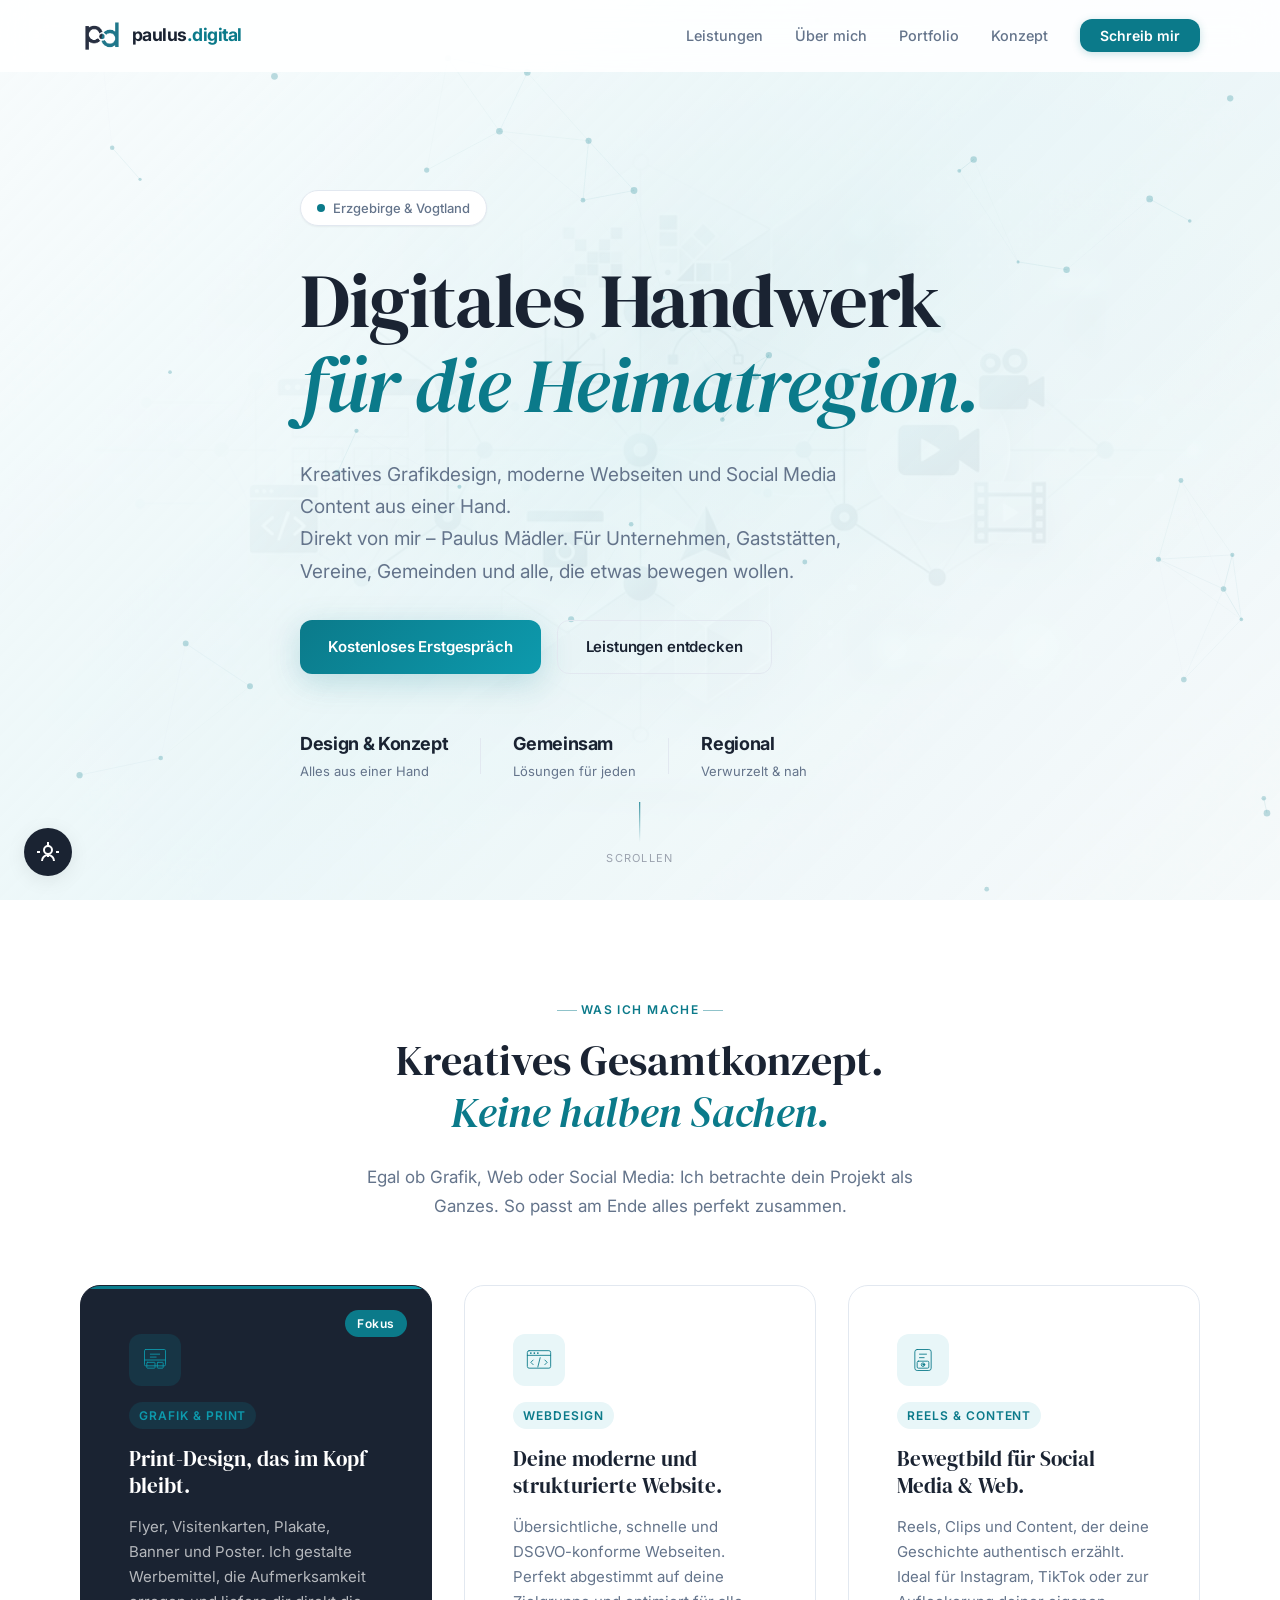
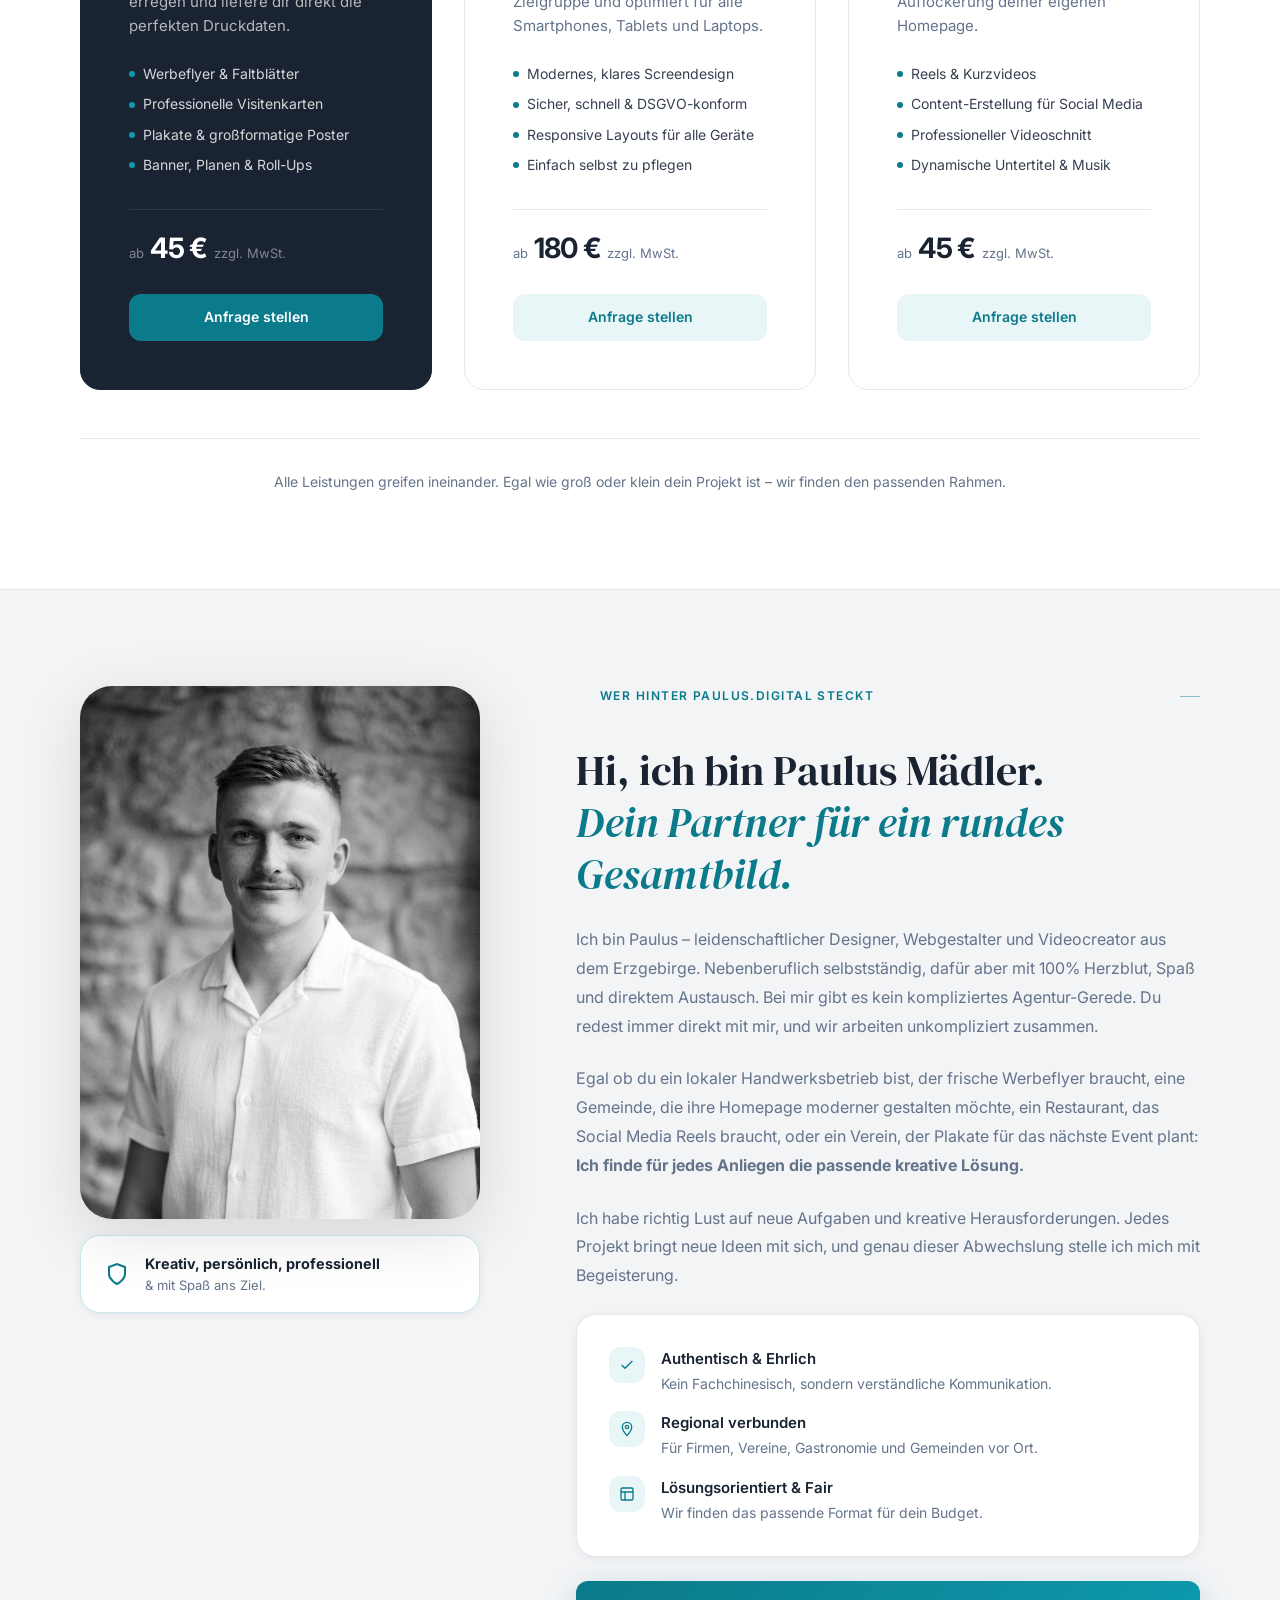
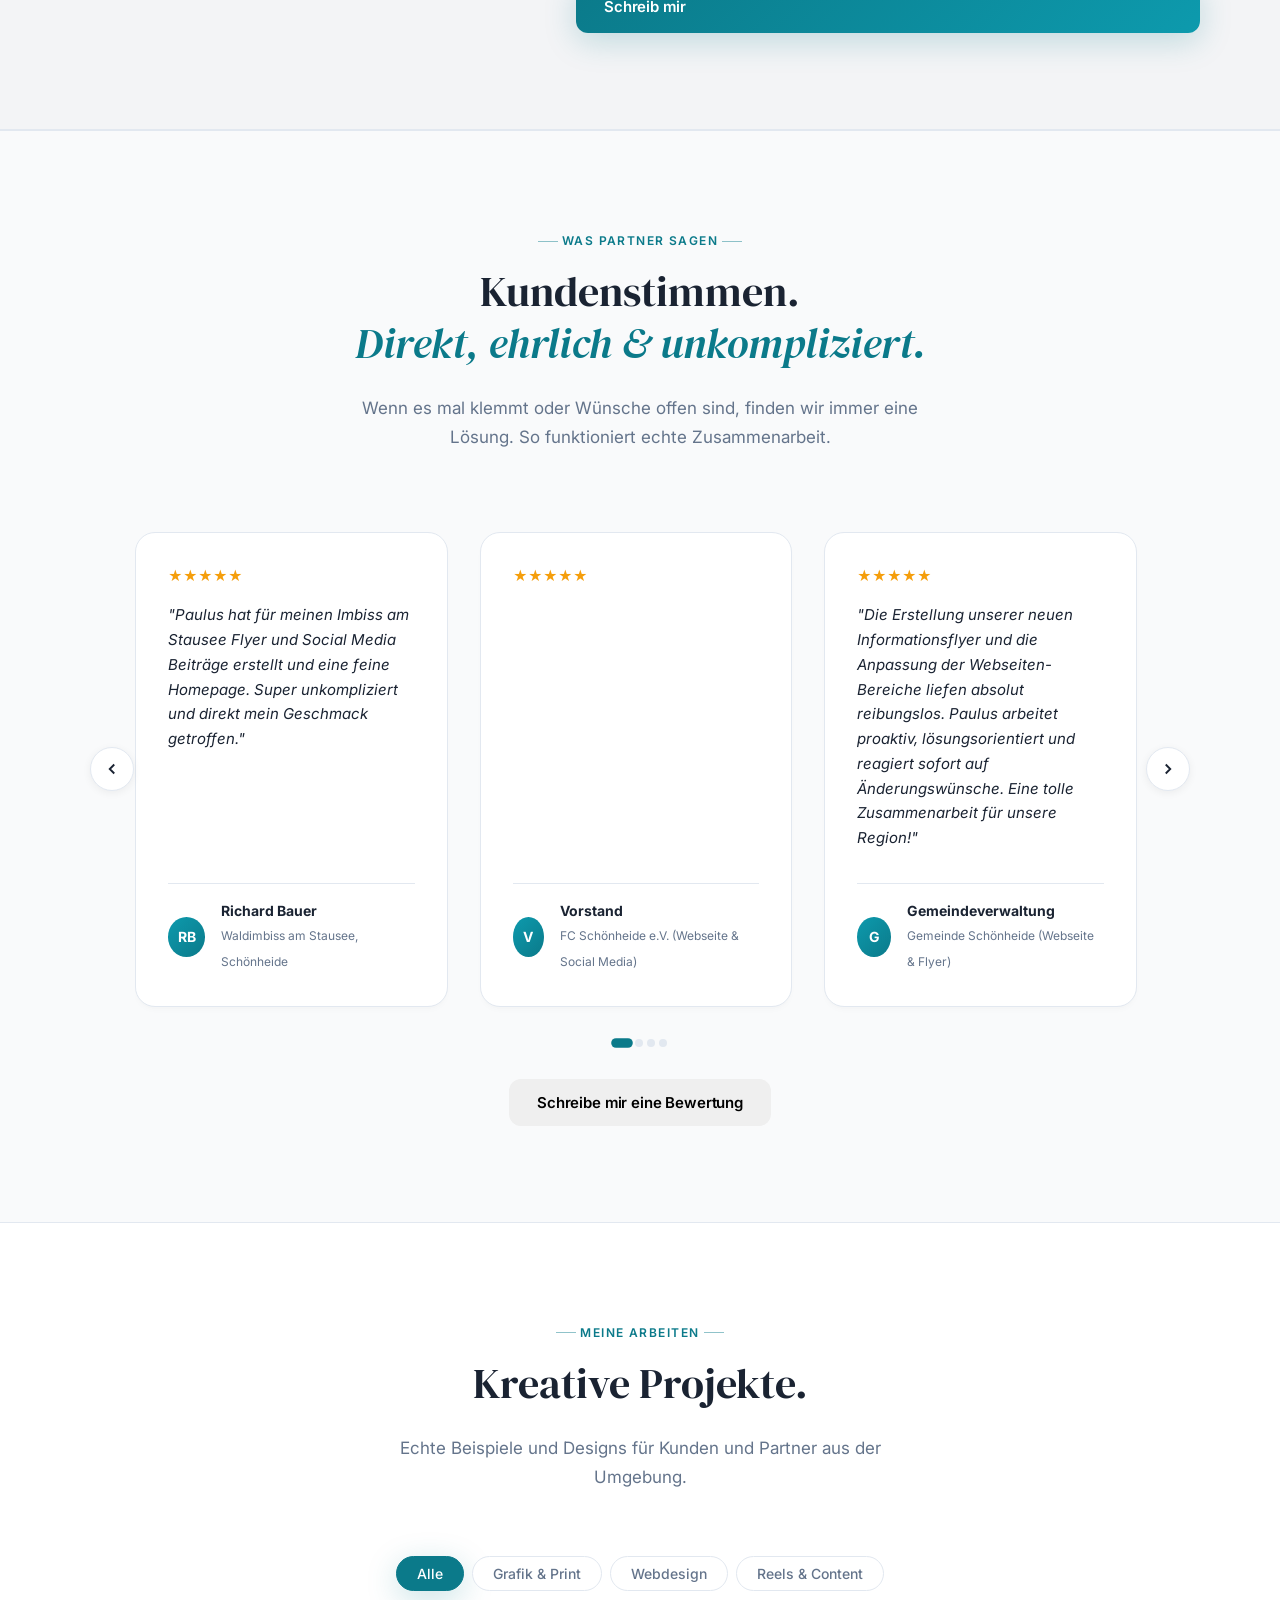
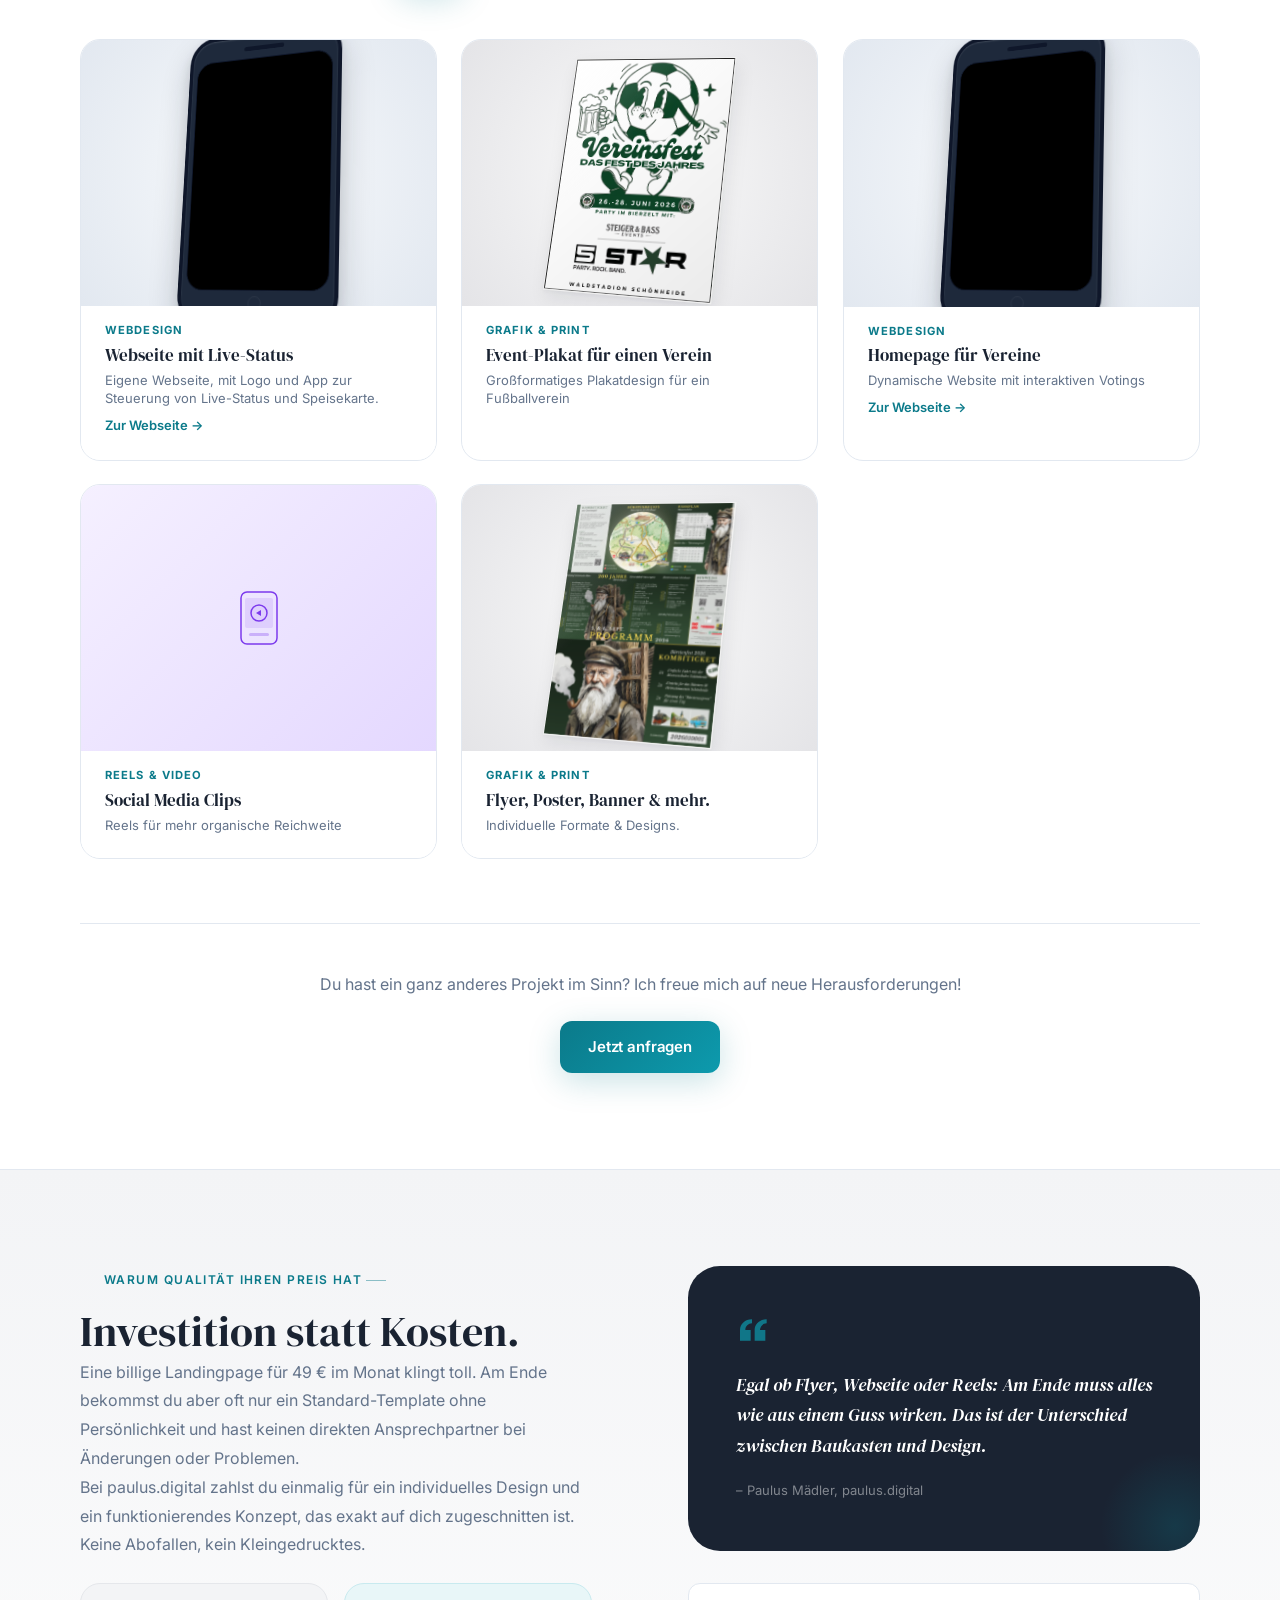
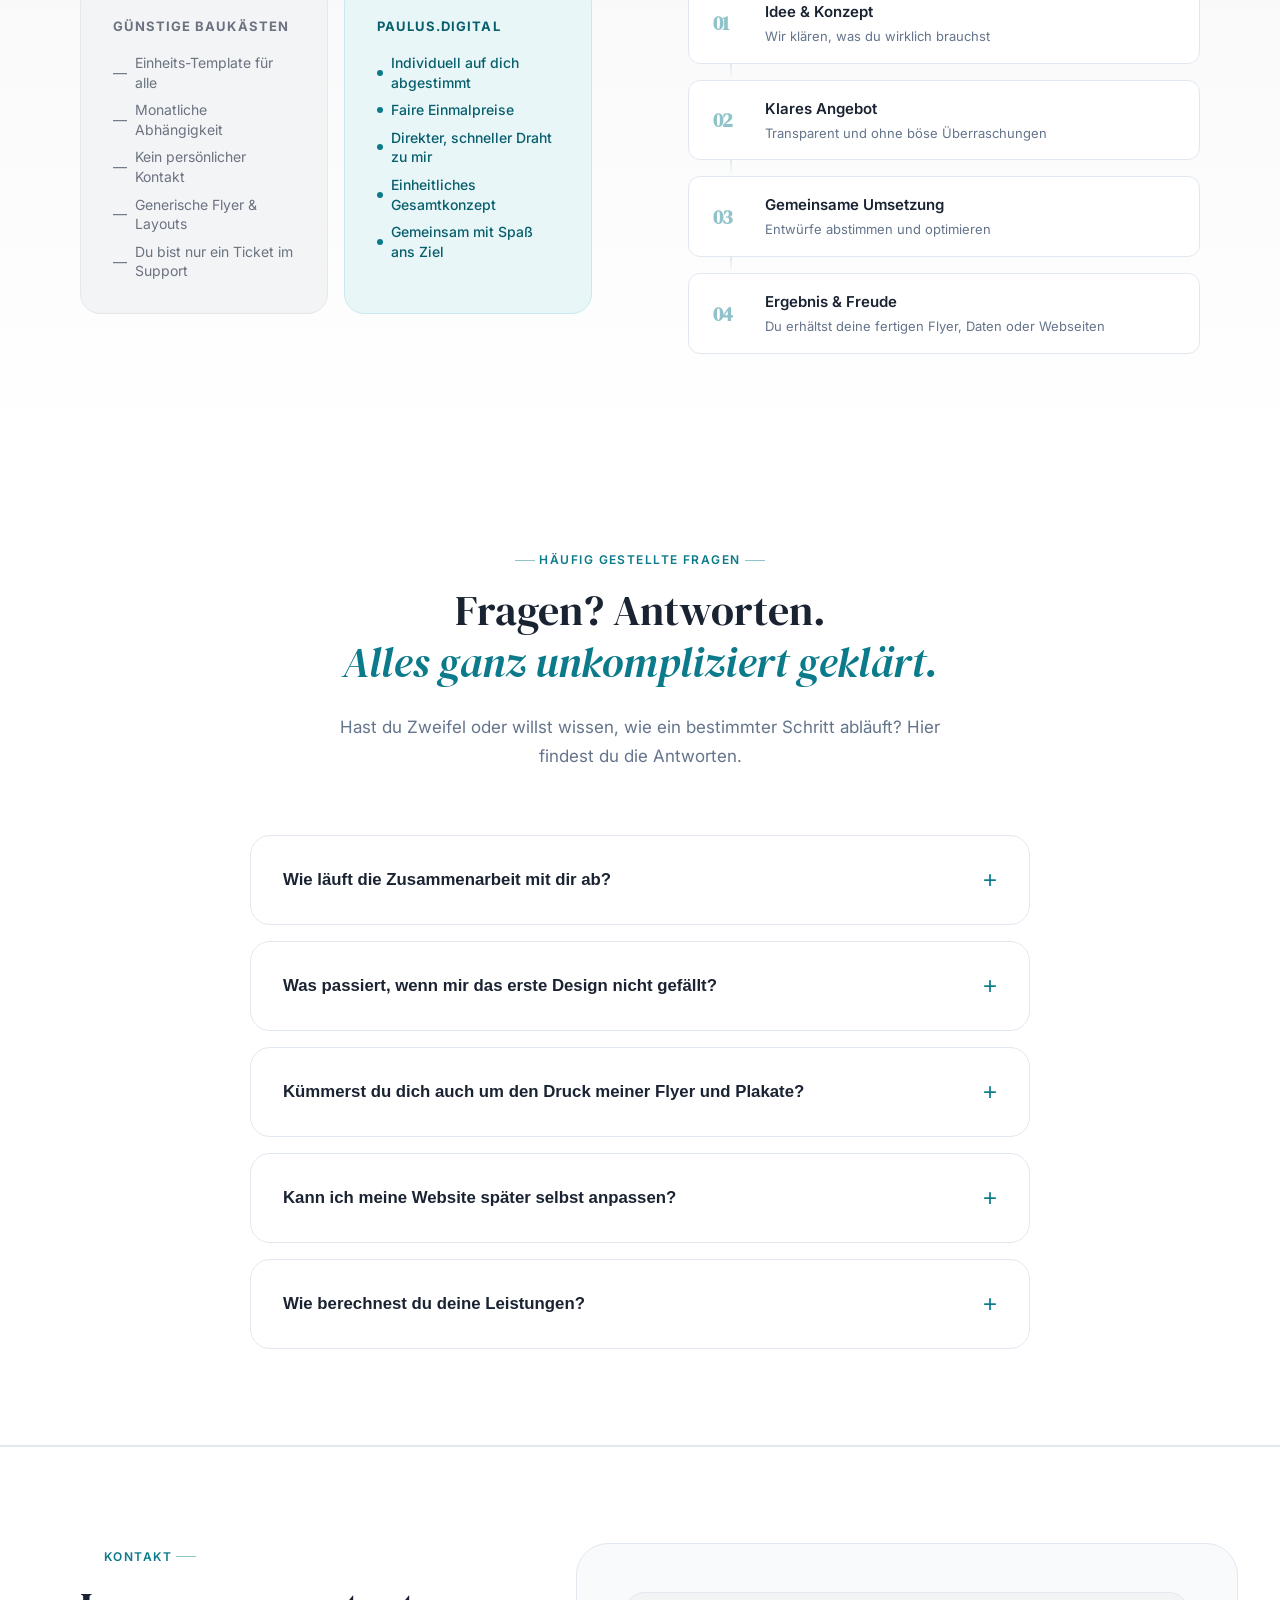
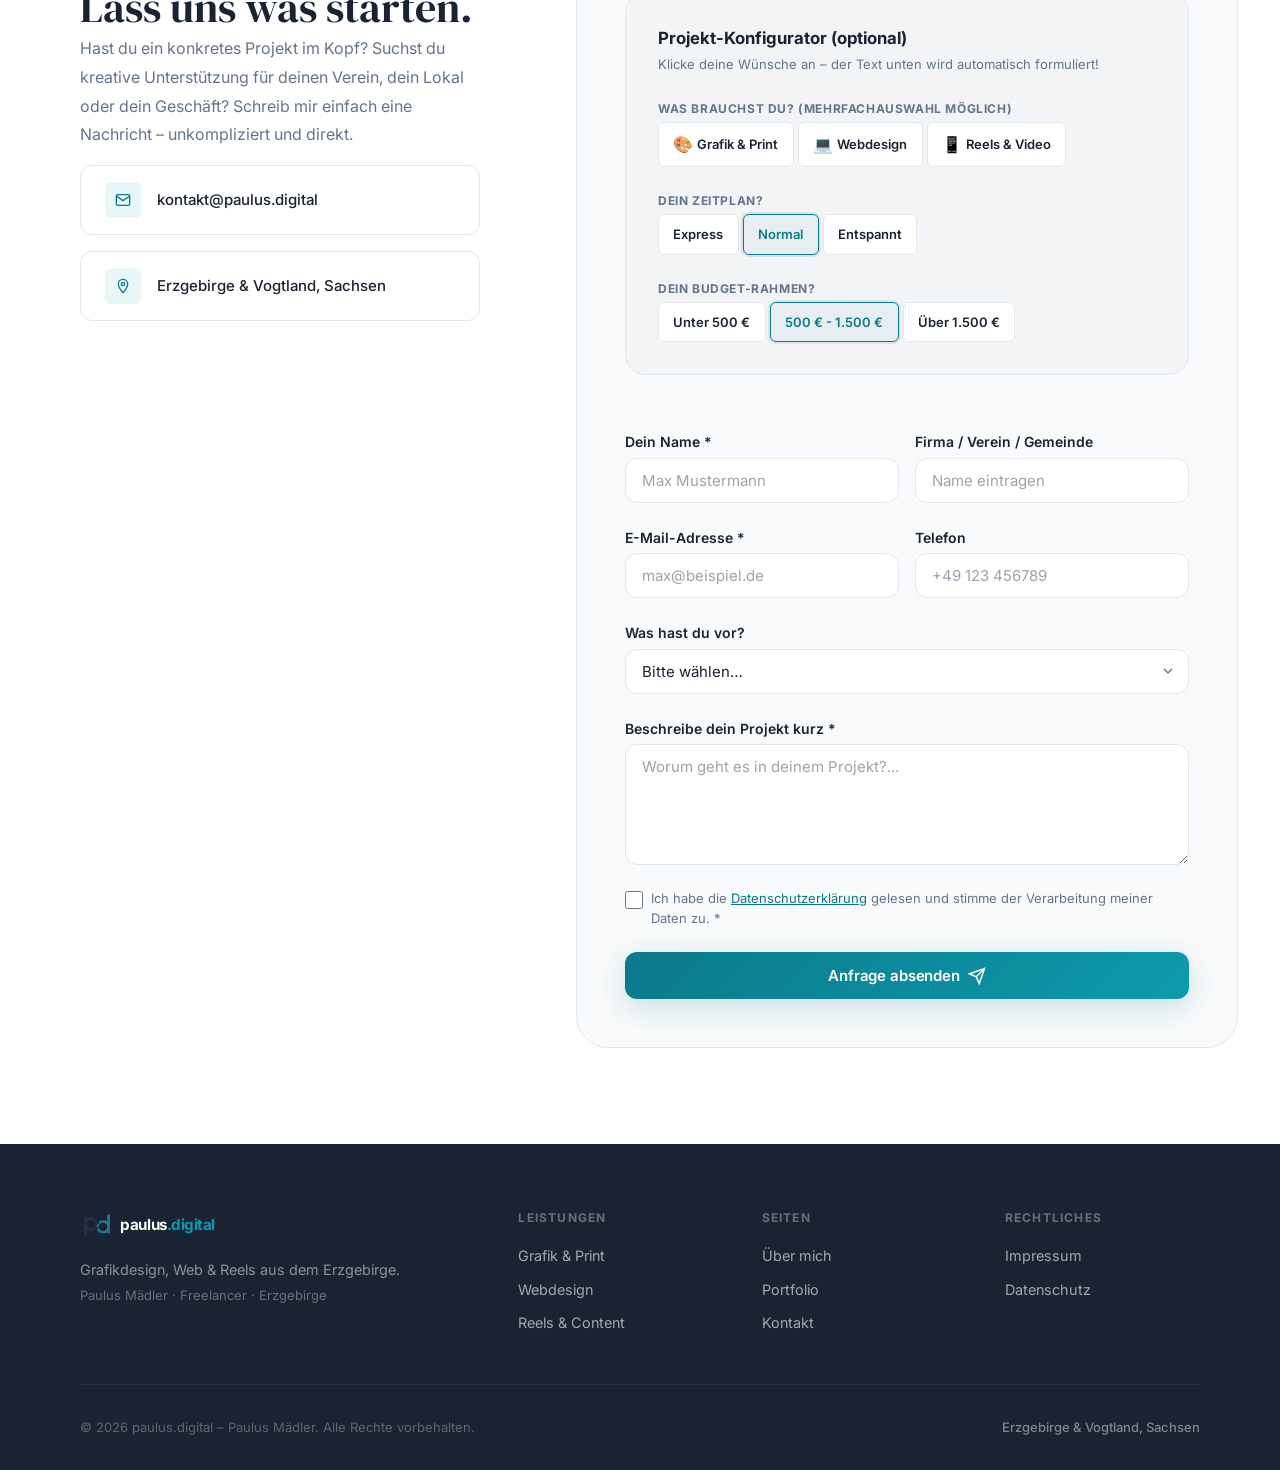
==== commit d13e38d9: "Testimonials: Implemented a responsive snapping carousel slider and added a popup modal to write & s" ====
--- a/index.html
+++ b/index.html
@@ -399,8 +399,25 @@
         <h2 class="section-title">Kundenstimmen.<br /><em>Direkt, ehrlich &amp; unkompliziert.</em></h2>
         <p class="section-desc" style="margin: 0 auto; max-width: 600px;">Wenn es mal klemmt oder Wünsche offen sind, finden wir immer eine Lösung. So funktioniert echte Zusammenarbeit.</p>
       </div>
-      <div class="testimonials-grid" id="testimonials-grid">
-        <!-- Dynamic Testimonials rendered via JS -->
+      
+      <div class="testimonials-carousel-wrapper" style="position: relative; max-width: 1100px; margin: var(--space-xl) auto 0; padding: 0 45px;">
+        <button type="button" class="carousel-control prev" aria-label="Vorherige Bewertung" onclick="scrollTestimonials(-1)">
+          <svg viewBox="0 0 24 24" fill="none" stroke="currentColor" stroke-width="2.5"><polyline points="15 18 9 12 15 6"/></svg>
+        </button>
+        
+        <div class="testimonials-carousel" id="testimonials-carousel">
+          <!-- Dynamic Testimonials rendered via JS -->
+        </div>
+        
+        <button type="button" class="carousel-control next" aria-label="Nächste Bewertung" onclick="scrollTestimonials(1)">
+          <svg viewBox="0 0 24 24" fill="none" stroke="currentColor" stroke-width="2.5"><polyline points="9 18 15 12 9 6"/></svg>
+        </button>
+      </div>
+      
+      <div class="testimonials-dots" id="testimonials-dots"></div>
+      
+      <div style="text-align: center; margin-top: var(--space-xl);">
+        <button type="button" class="btn btn-secondary" id="btn-write-review" onclick="openReviewModal()">Schreibe mir eine Bewertung</button>
       </div>
     </div>
   </section>
@@ -859,6 +876,56 @@
     </div>
   </div>
 
+  <!-- ===== WRITE REVIEW MODAL ===== -->
+  <div class="modal-overlay" id="review-modal" aria-hidden="true" role="dialog">
+    <div class="modal-container" style="max-width: 500px; padding: var(--space-xl); position: relative;">
+      <button class="modal-close" onclick="closeReviewModal()" aria-label="Schließen">&times;</button>
+      <div id="review-modal-form-container">
+        <h3 style="font-size: 1.5rem; font-weight: 800; color: var(--color-text); margin-bottom: 0.5rem; text-align: center;">Bewertung schreiben</h3>
+        <p style="font-size: 0.875rem; color: var(--color-muted); text-align: center; margin-bottom: 1.5rem;">Teile deine Erfahrungen mit paulus.digital</p>
+        
+        <form id="review-submit-form" style="display: flex; flex-direction: column; gap: var(--space-md);">
+          <div class="form-group">
+            <label style="font-weight: 700; font-size: 0.875rem; margin-bottom: 6px; display: block;">Bewertung *</label>
+            <div class="rating-stars-input" id="review-stars-select" style="display: flex; gap: var(--space-xs); font-size: 1.8rem; color: #ddd; cursor: pointer; user-select: none;">
+              <span data-star="1" class="star-select">★</span>
+              <span data-star="2" class="star-select">★</span>
+              <span data-star="3" class="star-select">★</span>
+              <span data-star="4" class="star-select">★</span>
+              <span data-star="5" class="star-select">★</span>
+            </div>
+            <input type="hidden" id="review-star-value" value="5" required />
+          </div>
+          
+          <div class="form-group">
+            <label for="review-name" style="font-weight: 700; font-size: 0.875rem; margin-bottom: 6px; display: block;">Dein Name *</label>
+            <input type="text" id="review-name" required placeholder="z.B. Max Mustermann" style="width: 100%; padding: 0.65rem; border: 1.5px solid var(--color-border); border-radius: var(--radius-sm); font-family: inherit; font-size: 0.875rem;" />
+          </div>
+
+          <div class="form-group">
+            <label for="review-company" style="font-weight: 700; font-size: 0.875rem; margin-bottom: 6px; display: block;">Firma / Verein / Gemeinde (optional)</label>
+            <input type="text" id="review-company" placeholder="z.B. Pension am Berg" style="width: 100%; padding: 0.65rem; border: 1.5px solid var(--color-border); border-radius: var(--radius-sm); font-family: inherit; font-size: 0.875rem;" />
+          </div>
+
+          <div class="form-group">
+            <label for="review-text" style="font-weight: 700; font-size: 0.875rem; margin-bottom: 6px; display: block;">Deine Bewertung (optional)</label>
+            <textarea id="review-text" rows="4" placeholder="Schreibe hier dein Feedback..." style="width: 100%; padding: 0.65rem; border: 1.5px solid var(--color-border); border-radius: var(--radius-sm); font-family: inherit; font-size: 0.875rem; resize: vertical;"></textarea>
+          </div>
+
+          <button type="submit" class="btn btn-primary" style="width: 100%; justify-content: center; margin-top: 0.5rem;" id="btn-submit-review">
+            <span class="btn-text">Bewertung abschicken</span>
+          </button>
+        </form>
+      </div>
+      
+      <div id="review-success-msg" style="display: none; text-align: center; padding: var(--space-xl) 0;">
+        <span style="font-size: 3.5rem; display: block; margin-bottom: var(--space-md);">🎉</span>
+        <h4 style="font-size: 1.35rem; font-weight: 800; color: var(--color-text); margin-bottom: 0.5rem;">Vielen Dank!</h4>
+        <p style="font-size: 0.9375rem; color: var(--color-muted); line-height: 1.6;">Deine Bewertung wurde übermittelt und wird in Kürze freigeschaltet.</p>
+      </div>
+    </div>
+  </div>
+
   <!-- ===== MODALS (IMPRESSUM & DATENSCHUTZ) ===== -->
   <div class="modal-overlay" id="modal-overlay" aria-hidden="true" role="dialog">
     <div class="modal-container">
--- a/style.css
+++ b/style.css
@@ -2033,11 +2033,18 @@
   border-bottom: 1px solid var(--color-border);
 }
 
-.testimonials-grid {
-  display: grid;
-  grid-template-columns: repeat(3, 1fr);
+.testimonials-carousel {
+  display: flex;
   gap: var(--space-xl);
-  margin-top: var(--space-3xl);
+  overflow-x: auto;
+  scroll-snap-type: x mandatory;
+  scroll-behavior: smooth;
+  padding: var(--space-md) var(--space-xs);
+  scrollbar-width: none; /* Hide scrollbar Firefox */
+}
+
+.testimonials-carousel::-webkit-scrollbar {
+  display: none; /* Hide scrollbar Chrome/Safari */
 }
 
 .testimonial-card {
@@ -2050,11 +2057,106 @@
   flex-direction: column;
   transition: transform var(--transition-normal), box-shadow var(--transition-normal);
   transform-style: preserve-3d;
+  flex: 0 0 calc((100% - 2 * var(--space-xl)) / 3); /* 3 cards on desktop */
+  scroll-snap-align: start;
+  height: auto; /* Allow auto stretching in flex parent */
+  min-height: 250px;
+}
+
+@media (max-width: 992px) {
+  .testimonial-card {
+    flex: 0 0 calc((100% - var(--space-xl)) / 2); /* 2 cards on tablet */
+  }
+}
+
+@media (max-width: 600px) {
+  .testimonial-card {
+    flex: 0 0 100%; /* 1 card on mobile */
+  }
 }
 
 .testimonial-card:hover {
-  transform: translateY(-5px);
-  box-shadow: var(--shadow-lg);
+  transform: translateY(-4px);
+  box-shadow: var(--shadow-md);
+}
+
+/* Carousel Control Buttons */
+.carousel-control {
+  position: absolute;
+  top: 50%;
+  transform: translateY(-50%);
+  width: 44px;
+  height: 44px;
+  border-radius: 50%;
+  background: var(--color-white);
+  border: 1.5px solid var(--color-border);
+  color: var(--color-text);
+  display: flex;
+  align-items: center;
+  justify-content: center;
+  cursor: pointer;
+  box-shadow: var(--shadow-sm);
+  transition: all var(--transition-fast);
+  z-index: 10;
+}
+
+.carousel-control svg {
+  width: 18px;
+  height: 18px;
+}
+
+.carousel-control:hover {
+  background: var(--color-petrol);
+  border-color: var(--color-petrol);
+  color: var(--color-white);
+  transform: translateY(-50%) scale(1.05);
+  box-shadow: var(--shadow-md);
+}
+
+.carousel-control.prev {
+  left: 0;
+}
+
+.carousel-control.next {
+  right: 0;
+}
+
+/* Carousel Dots Indicator */
+.testimonials-dots {
+  display: flex;
+  justify-content: center;
+  gap: var(--space-xs);
+  margin-top: var(--space-md);
+  margin-bottom: var(--space-lg);
+}
+
+.dot {
+  width: 8px;
+  height: 8px;
+  border-radius: 50%;
+  background: var(--color-border);
+  cursor: pointer;
+  transition: all var(--transition-fast);
+}
+
+.dot.active {
+  background: var(--color-petrol);
+  transform: scale(1.2);
+  width: 18px;
+  border-radius: 4px;
+}
+
+/* Rating Stars Input Selector (Write Review Modal) */
+.star-select {
+  transition: color 0.15s ease, transform var(--transition-fast);
+}
+
+.star-select:hover {
+  transform: scale(1.15);
+}
+
+.star-select.gold {
+  color: #f59e0b !important;
 }
 
 .testimonial-stars {
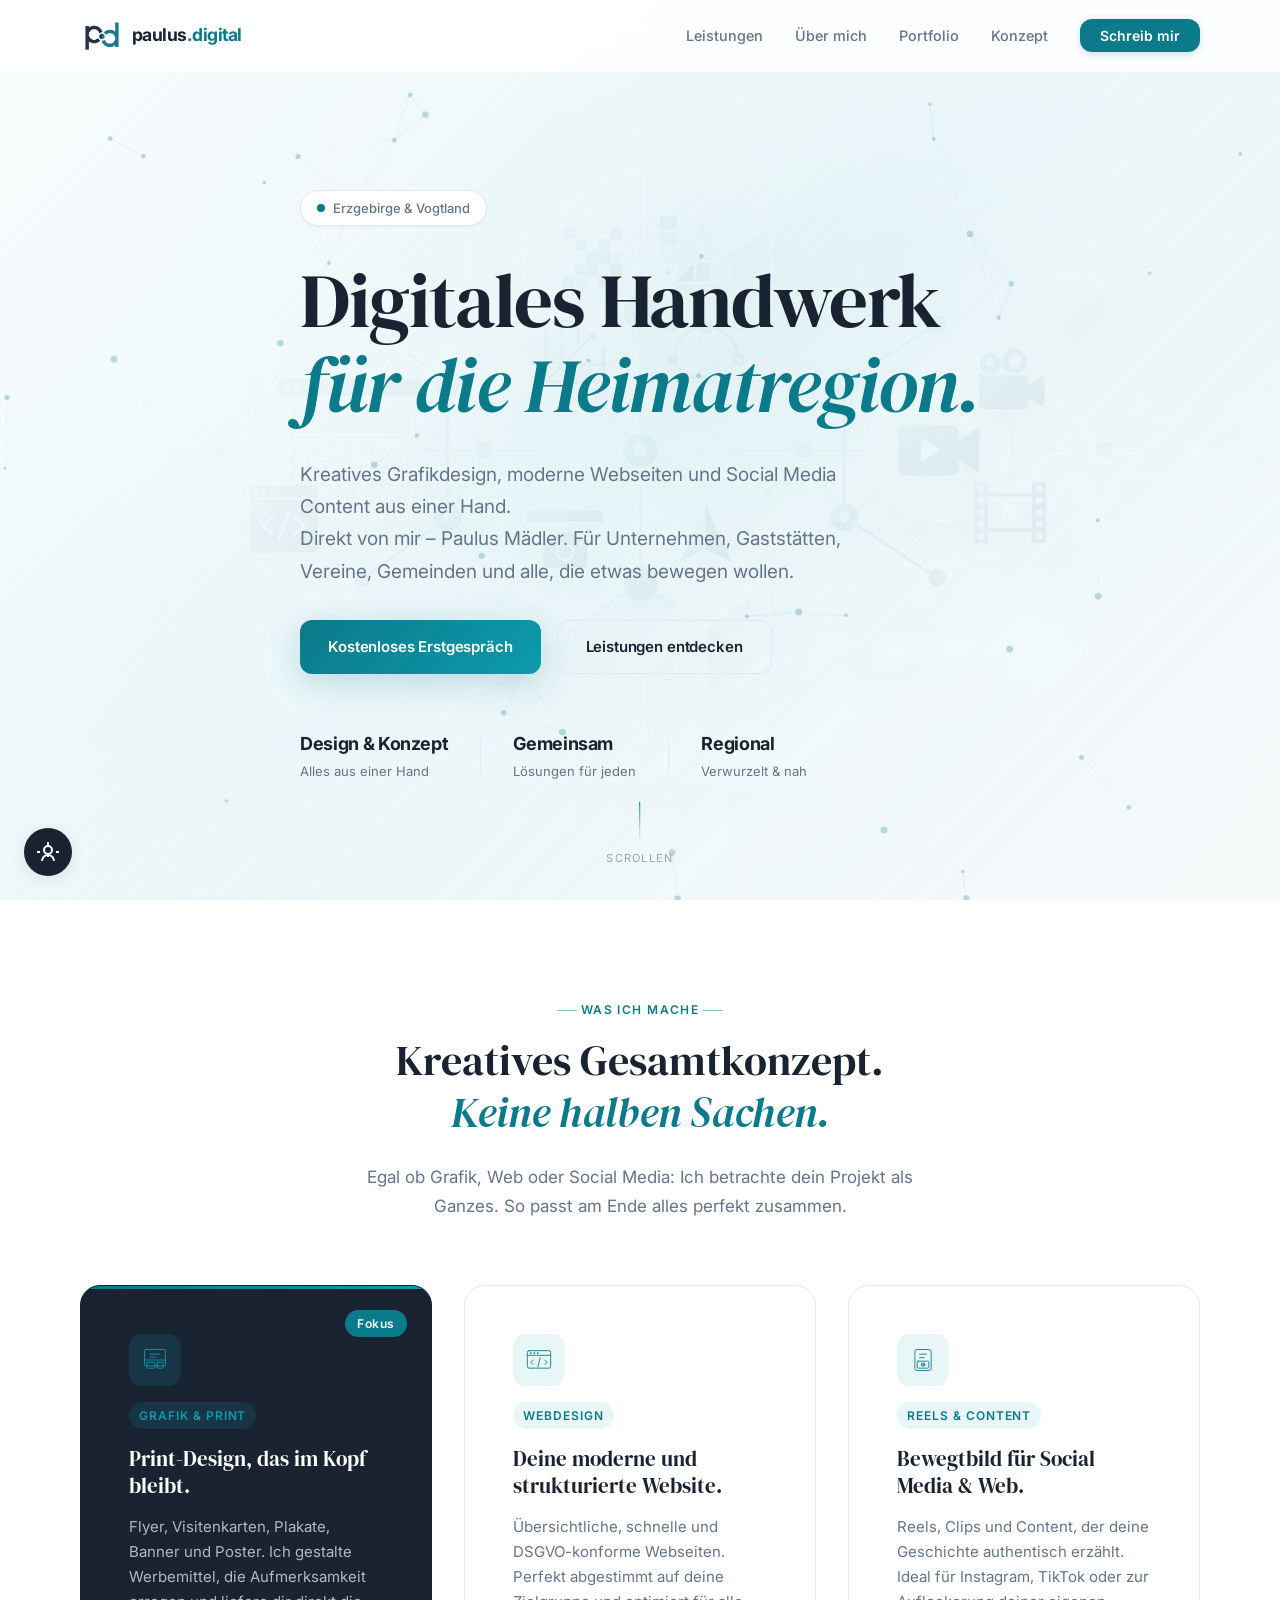
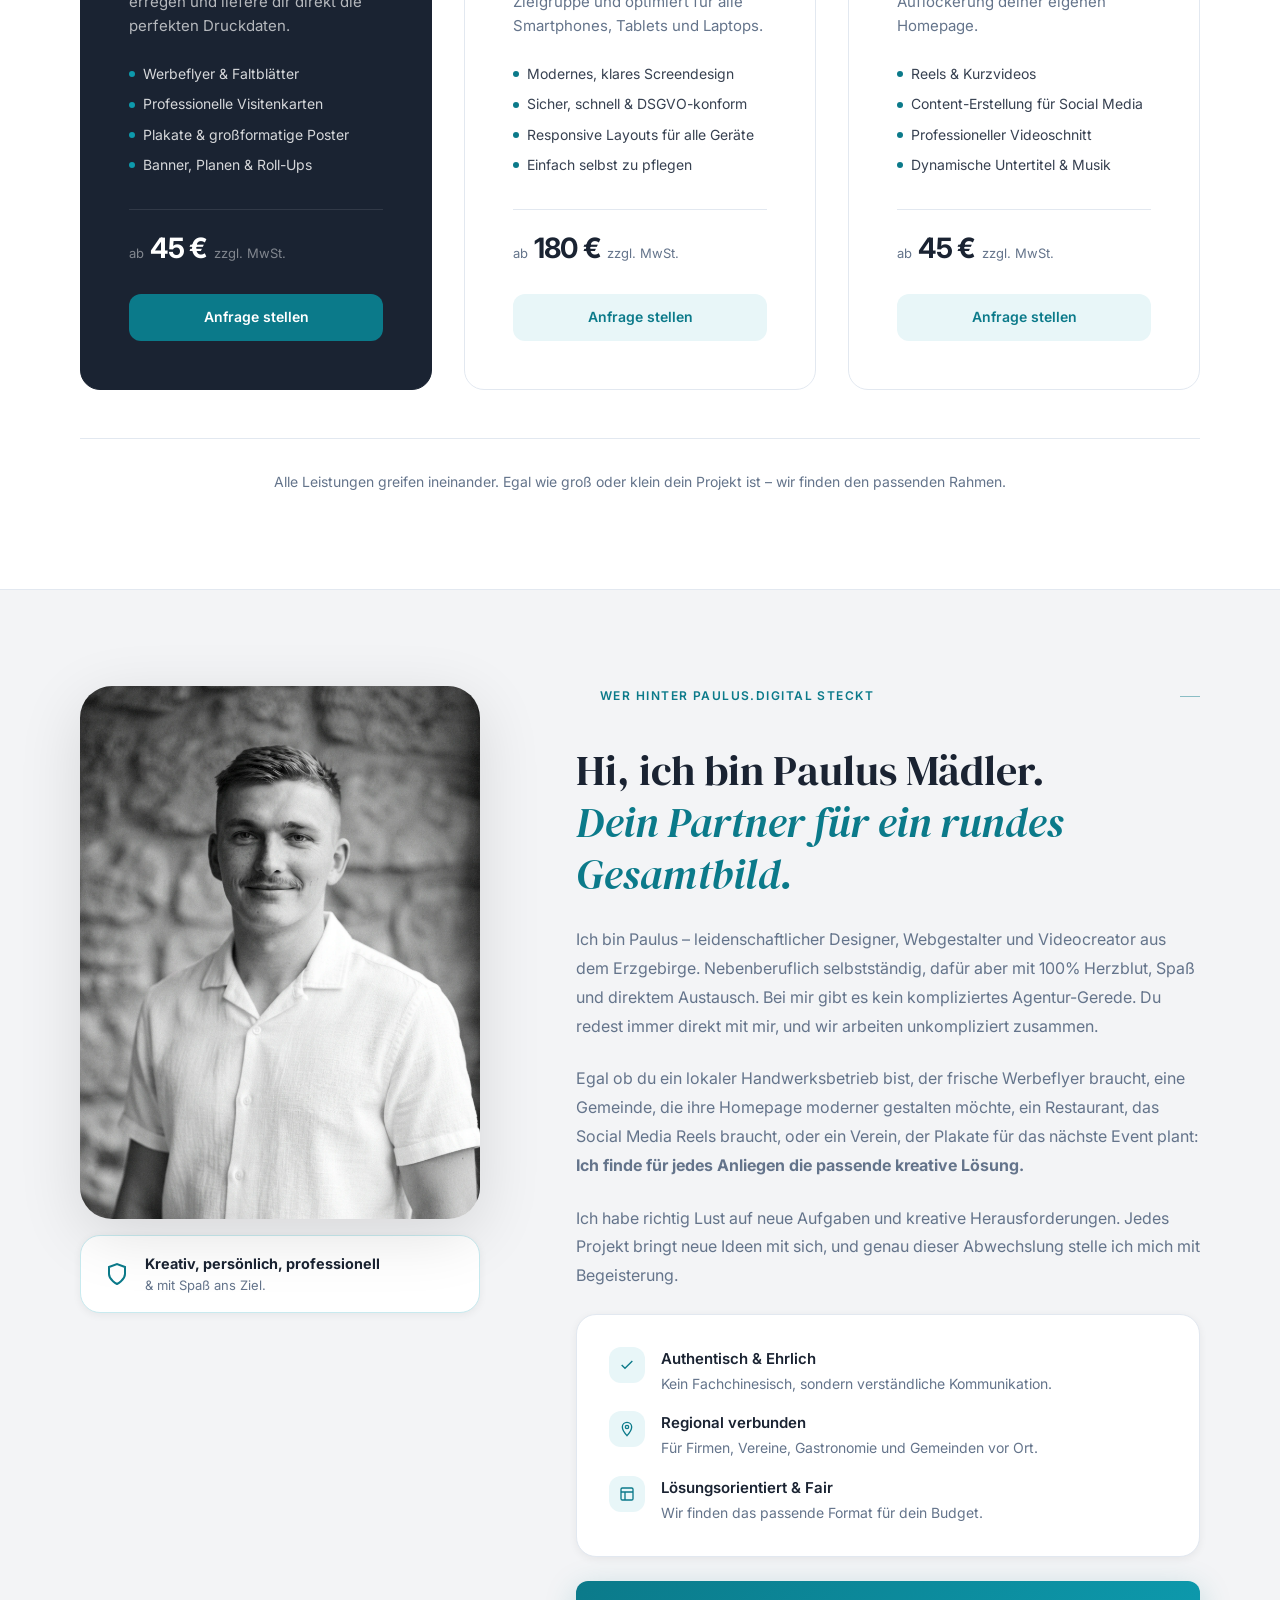
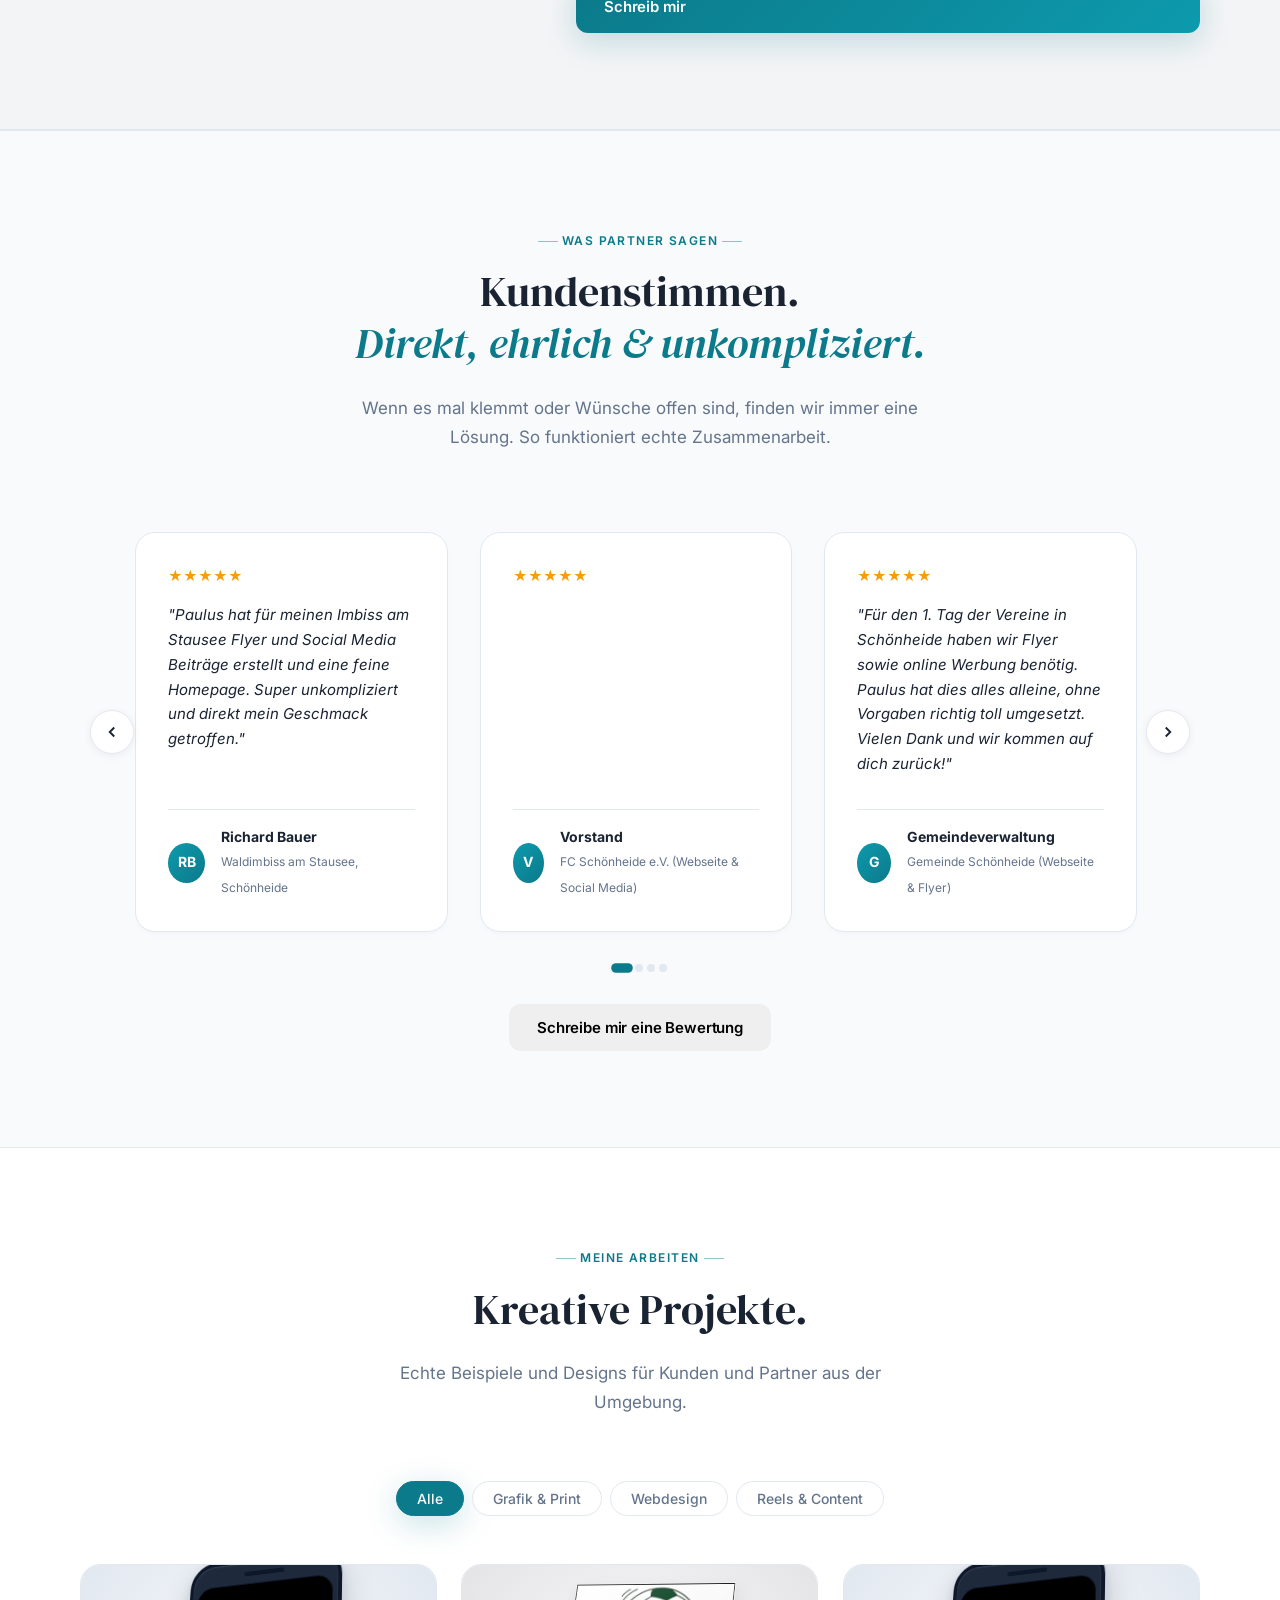
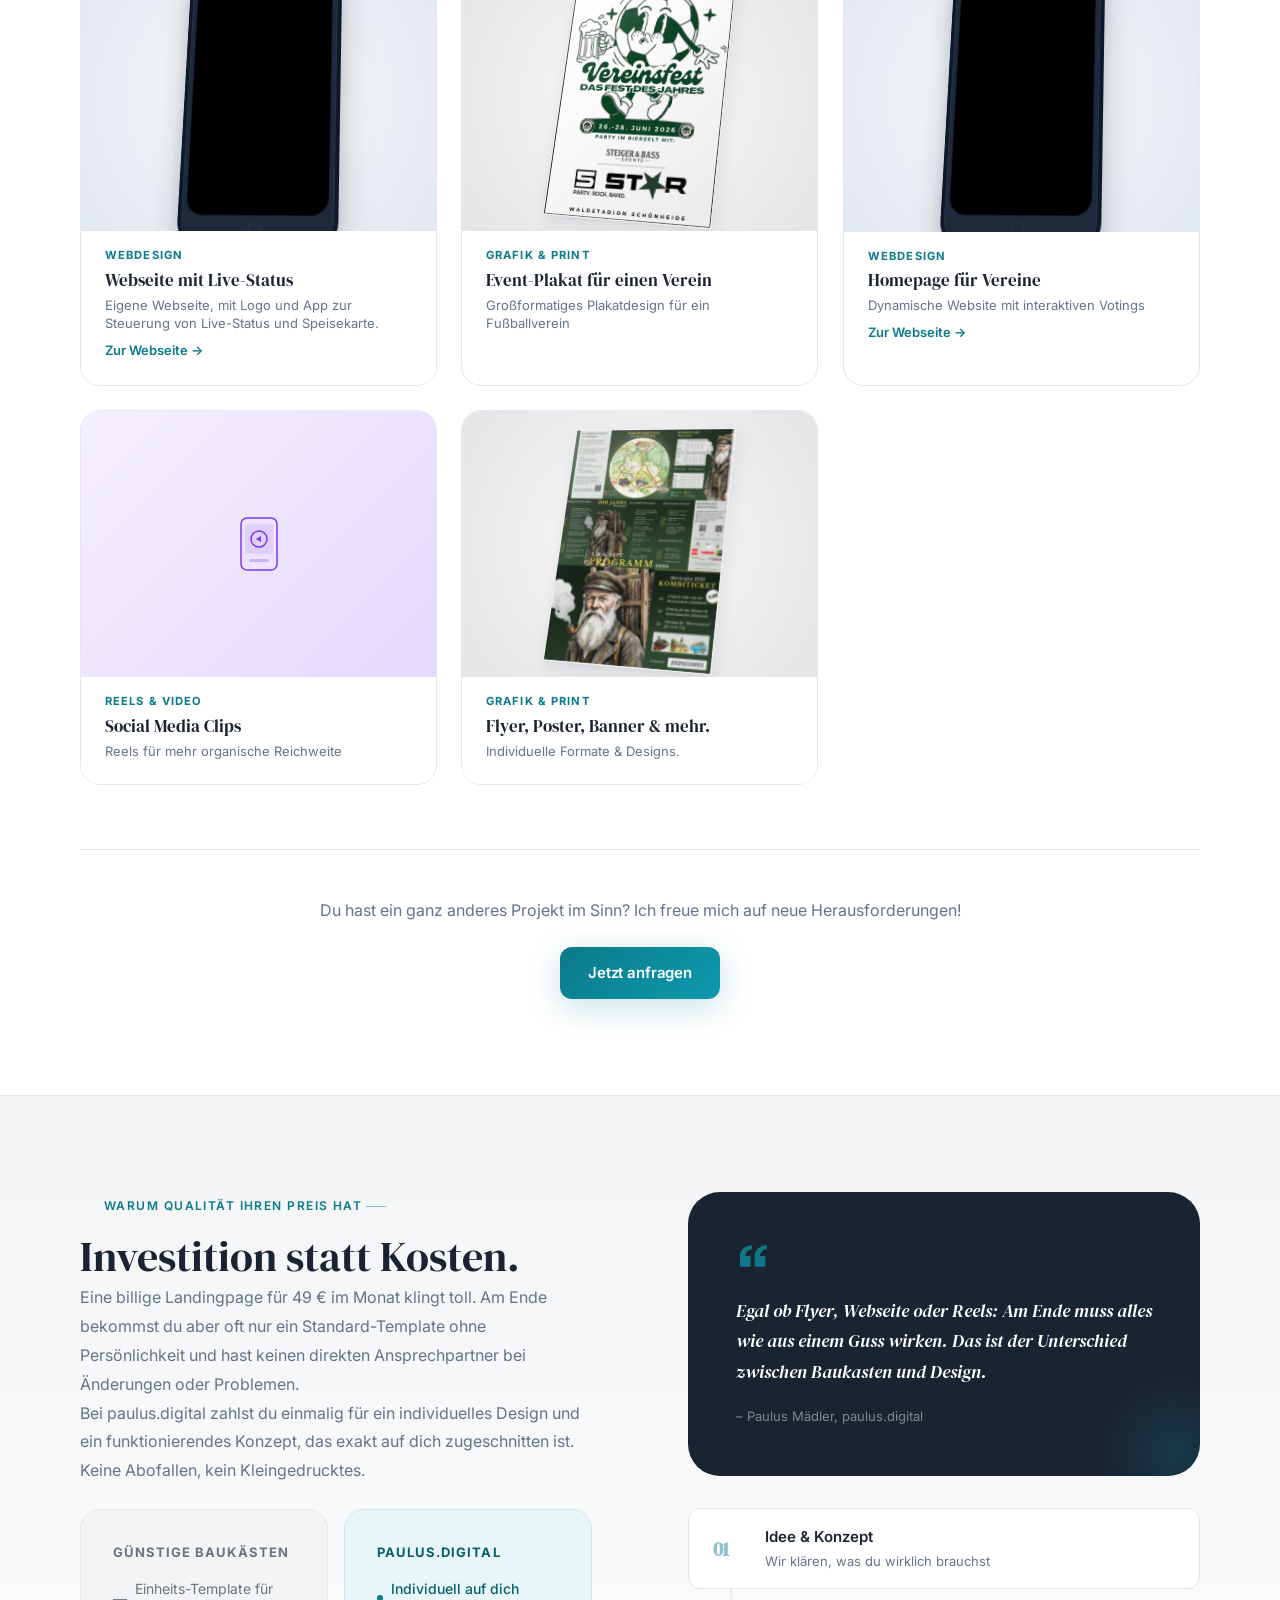
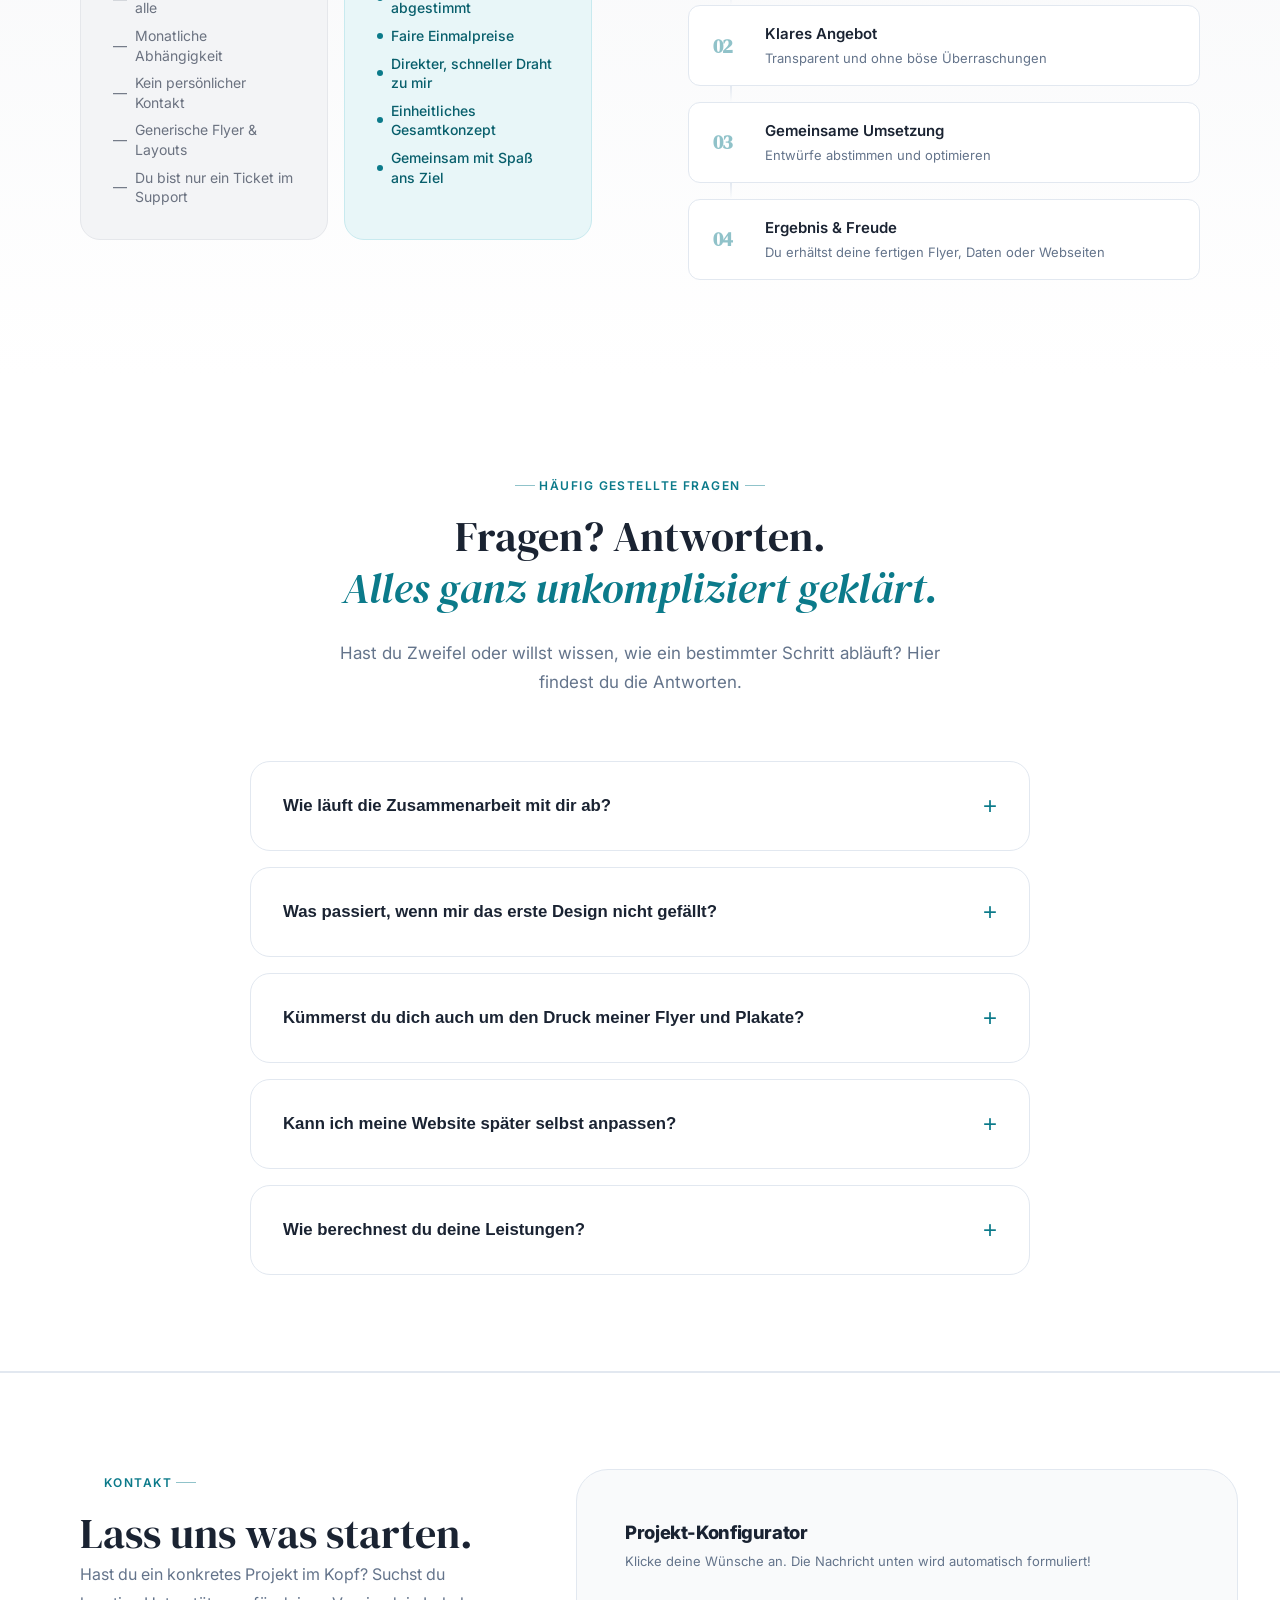
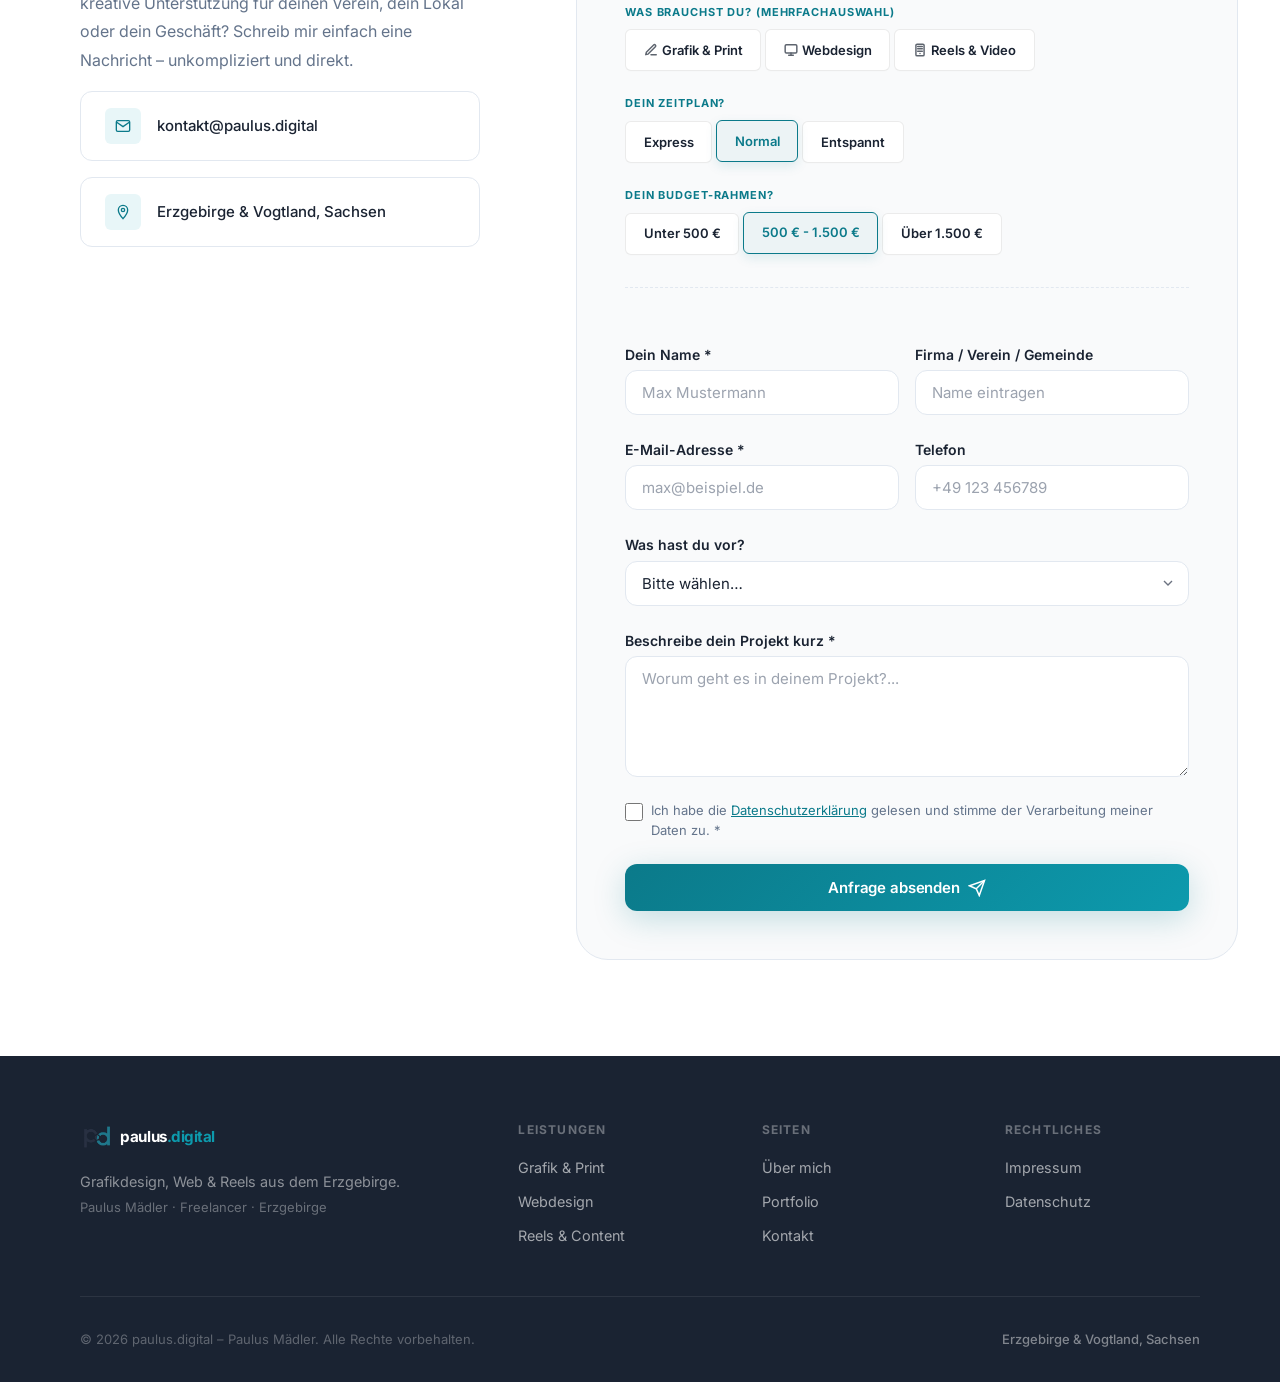
==== commit 68579078: "Redesign: Transformed project configurator into a premium, minimalist card-less layout with inline v" ====
--- a/index.html
+++ b/index.html
@@ -720,22 +720,22 @@
         <form class="kontakt-form" id="contact-form" novalidate>
           <!-- Interactive Project Configurator Widget -->
           <div class="project-configurator" id="project-configurator">
-            <h4 class="configurator-title">Projekt-Konfigurator (optional)</h4>
-            <p class="configurator-desc">Klicke deine Wünsche an – der Text unten wird automatisch formuliert!</p>
+            <h4 class="configurator-title">Projekt-Konfigurator</h4>
+            <p class="configurator-desc">Klicke deine Wünsche an. Die Nachricht unten wird automatisch formuliert!</p>
             
             <div class="configurator-group">
-              <span class="configurator-label">Was brauchst du? (Mehrfachauswahl möglich)</span>
+              <span class="configurator-label">Was brauchst du? (Mehrfachauswahl)</span>
               <div class="chip-grid" id="cfg-services">
                 <div class="cfg-chip" data-value="grafik">
-                  <span class="chip-icon">🎨</span>
+                  <svg width="14" height="14" viewBox="0 0 24 24" fill="none" stroke="currentColor" stroke-width="2.5" stroke-linecap="round" stroke-linejoin="round" class="chip-svg"><path d="M12 20h9"/><path d="M16.5 3.5a2.12 2.12 0 0 1 3 3L7 19l-4 1 1-4Z"/></svg>
                   <span>Grafik &amp; Print</span>
                 </div>
                 <div class="cfg-chip" data-value="web">
-                  <span class="chip-icon">💻</span>
+                  <svg width="14" height="14" viewBox="0 0 24 24" fill="none" stroke="currentColor" stroke-width="2.5" stroke-linecap="round" stroke-linejoin="round" class="chip-svg"><rect width="20" height="14" x="2" y="3" rx="2"/><line x1="8" x2="16" y1="21" y2="21"/><line x1="12" x2="12" y1="17" y2="21"/></svg>
                   <span>Webdesign</span>
                 </div>
                 <div class="cfg-chip" data-value="video">
-                  <span class="chip-icon">📱</span>
+                  <svg width="14" height="14" viewBox="0 0 24 24" fill="none" stroke="currentColor" stroke-width="2.5" stroke-linecap="round" stroke-linejoin="round" class="chip-svg"><rect width="14" height="20" x="5" y="2" rx="2" ry="2"/><path d="M12 18h.01"/><path d="M8 6h8"/><path d="M8 10h8"/><path d="M8 14h8"/></svg>
                   <span>Reels &amp; Video</span>
                 </div>
               </div>
--- a/style.css
+++ b/style.css
@@ -2304,24 +2304,25 @@
    INTERACTIVE PROJECT CONFIGURATOR
    ======================================= */
 .project-configurator {
-  background: var(--color-gray-50);
-  border-radius: var(--radius-lg);
-  padding: var(--space-xl);
-  border: 1.5px solid var(--color-border);
+  background: transparent;
+  padding: 0 0 var(--space-xl) 0;
+  border: none;
+  border-bottom: 1.5px dashed var(--color-border);
   margin-bottom: var(--space-xl);
 }
 
 .configurator-title {
-  font-size: 1.05rem;
-  font-weight: 700;
+  font-size: 1.15rem;
+  font-weight: 800;
   color: var(--color-text);
-  margin-bottom: 0.15rem;
+  margin-bottom: 0.25rem;
+  letter-spacing: -0.02em;
 }
 
 .configurator-desc {
   font-size: 0.8125rem;
   color: var(--color-muted);
-  margin-bottom: var(--space-lg);
+  margin-bottom: var(--space-xl);
 }
 
 .configurator-group {
@@ -2333,13 +2334,13 @@
 }
 
 .configurator-label {
-  font-size: 0.75rem;
+  font-size: 0.6875rem;
   font-weight: 700;
   text-transform: uppercase;
-  letter-spacing: 0.05em;
-  color: var(--color-muted);
+  letter-spacing: 0.08em;
+  color: var(--color-petrol);
   display: block;
-  margin-bottom: var(--space-xs);
+  margin-bottom: 0.5rem;
 }
 
 .chip-grid {
@@ -2350,35 +2351,46 @@
 
 .cfg-chip {
   background: var(--color-white);
-  border: 1px solid var(--color-border);
+  border: 1px solid rgba(0, 0, 0, 0.08);
   border-radius: var(--radius-sm);
-  padding: 0.55rem 0.9rem;
+  padding: 0.6rem 1.1rem;
   font-size: 0.8125rem;
   font-weight: 600;
   color: var(--color-text);
   cursor: pointer;
-  transition: all var(--transition-fast);
+  transition: all 0.2s cubic-bezier(0.16, 1, 0.3, 1);
   display: flex;
   align-items: center;
   gap: var(--space-xs);
   user-select: none;
+  box-shadow: 0 1px 2px rgba(0,0,0,0.01);
 }
 
 .cfg-chip:hover {
-  border-color: var(--color-gray-400);
-  background: var(--color-gray-50);
+  border-color: rgba(11, 122, 138, 0.3);
+  background: var(--color-white);
+  transform: translateY(-1.5px);
+  box-shadow: 0 4px 10px rgba(0, 0, 0, 0.04);
 }
 
 .cfg-chip.active {
   background: rgba(11, 122, 138, 0.05);
   border-color: var(--color-petrol);
   color: var(--color-petrol);
-  box-shadow: 0 0 0 2px rgba(11, 122, 138, 0.12);
-}
-
-.chip-icon {
-  font-size: 1rem;
-}
-
-
-
+  box-shadow: 0 4px 12px rgba(11, 122, 138, 0.12);
+  transform: translateY(-1px);
+}
+
+.chip-svg {
+  width: 14px;
+  height: 14px;
+  opacity: 0.7;
+  transition: opacity 0.2s;
+}
+
+.cfg-chip.active .chip-svg {
+  opacity: 1;
+}
+
+
+
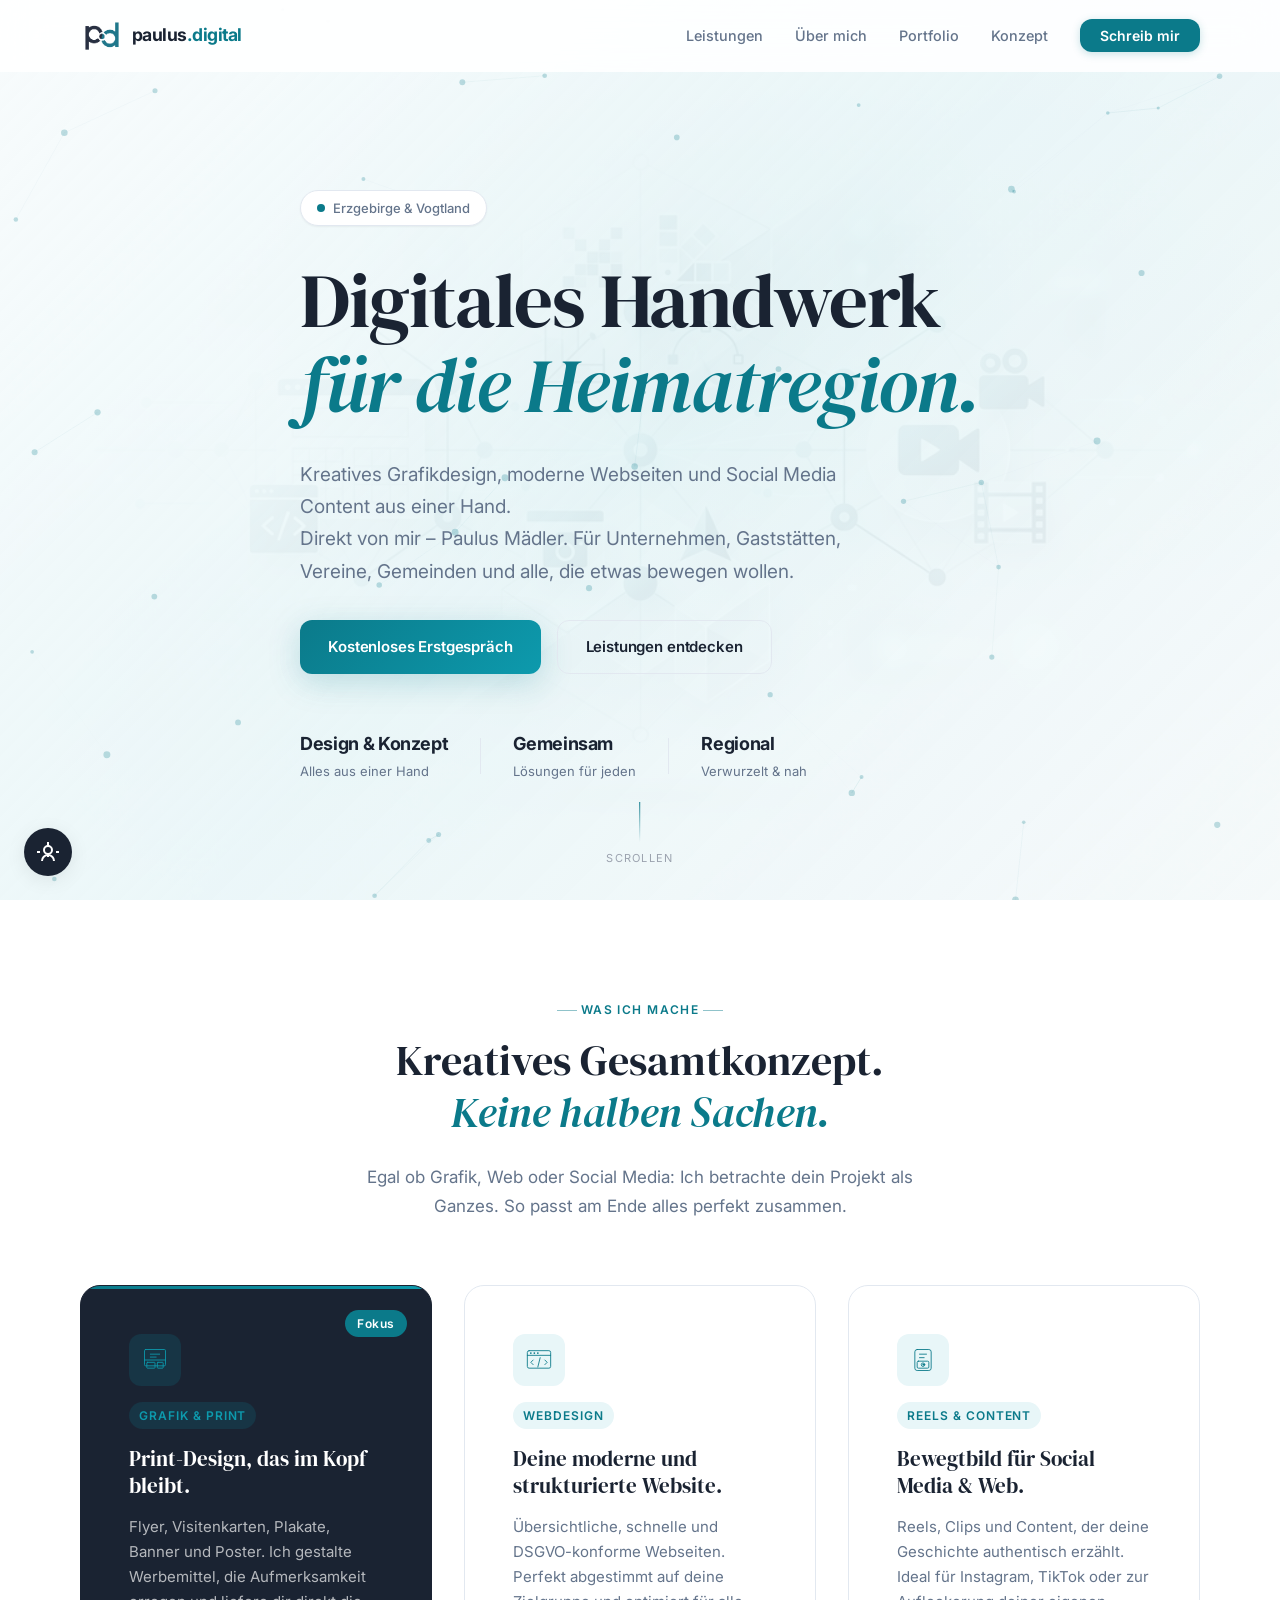
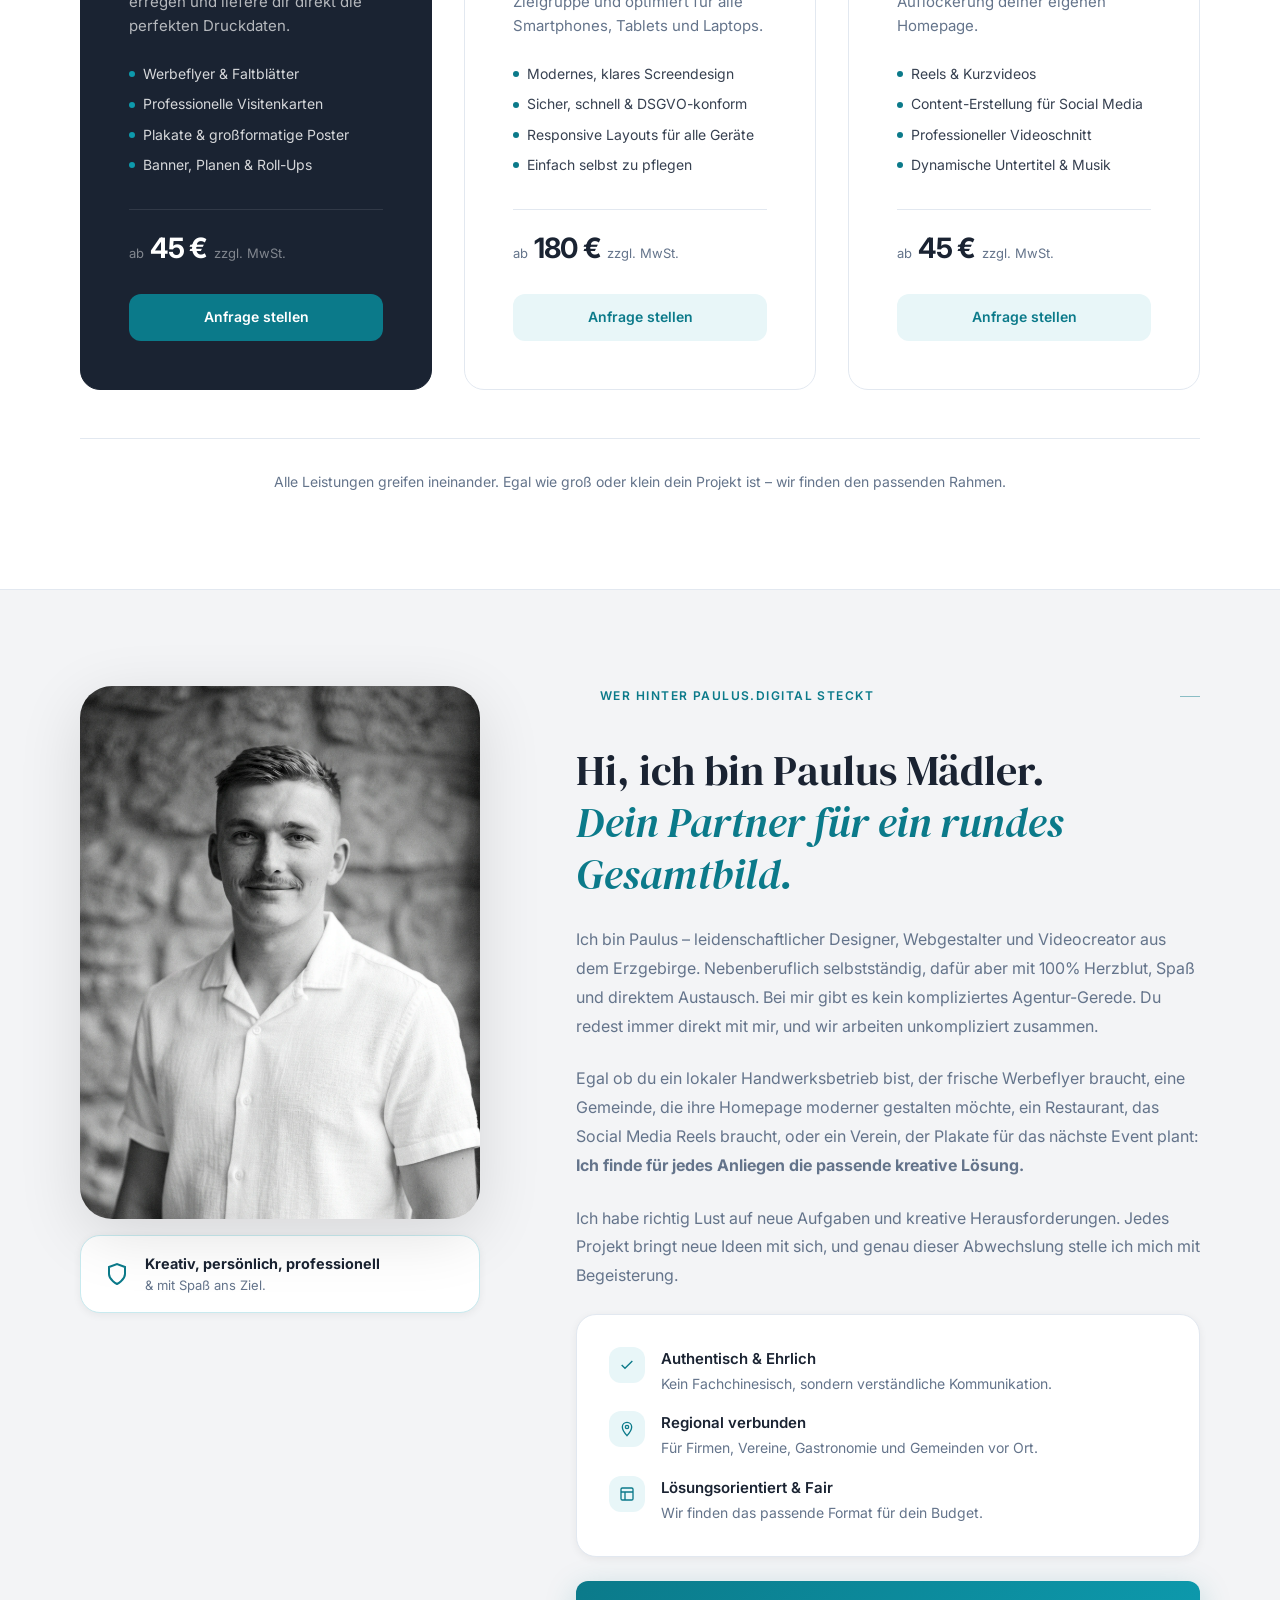
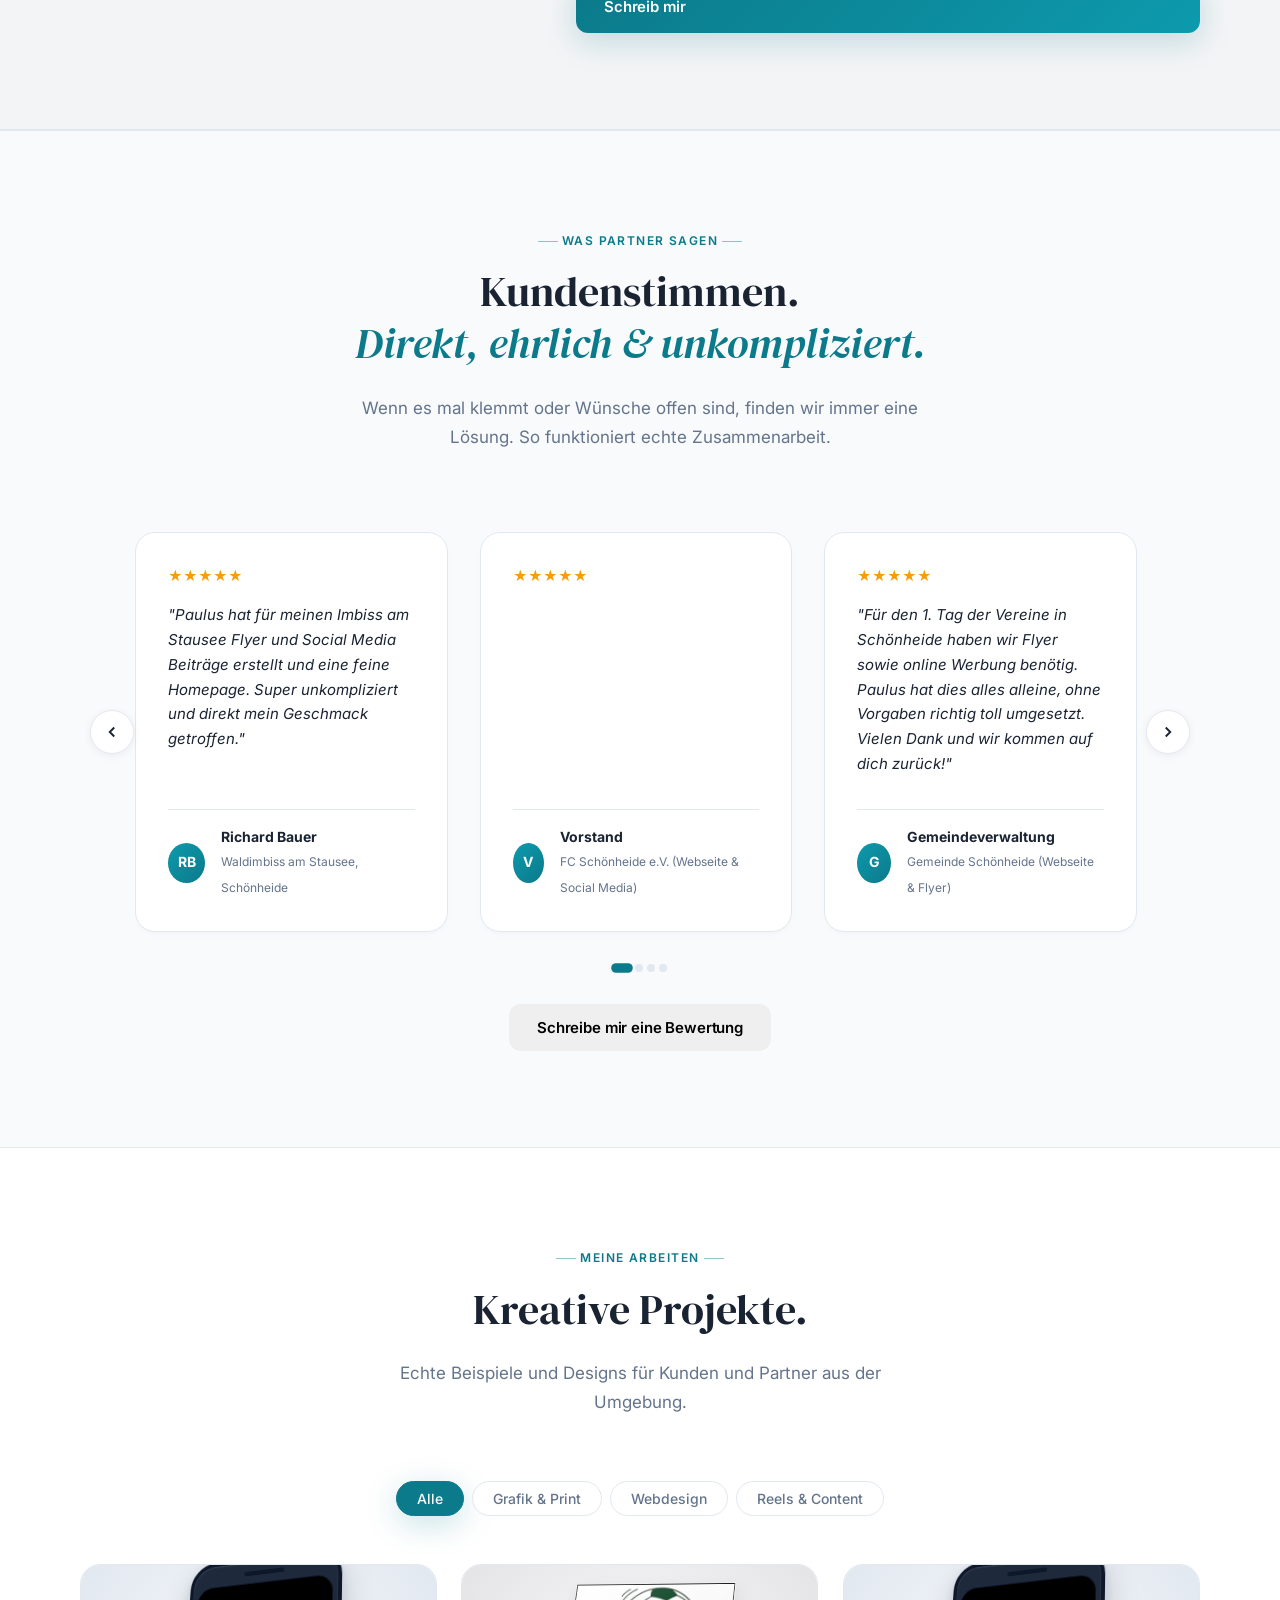
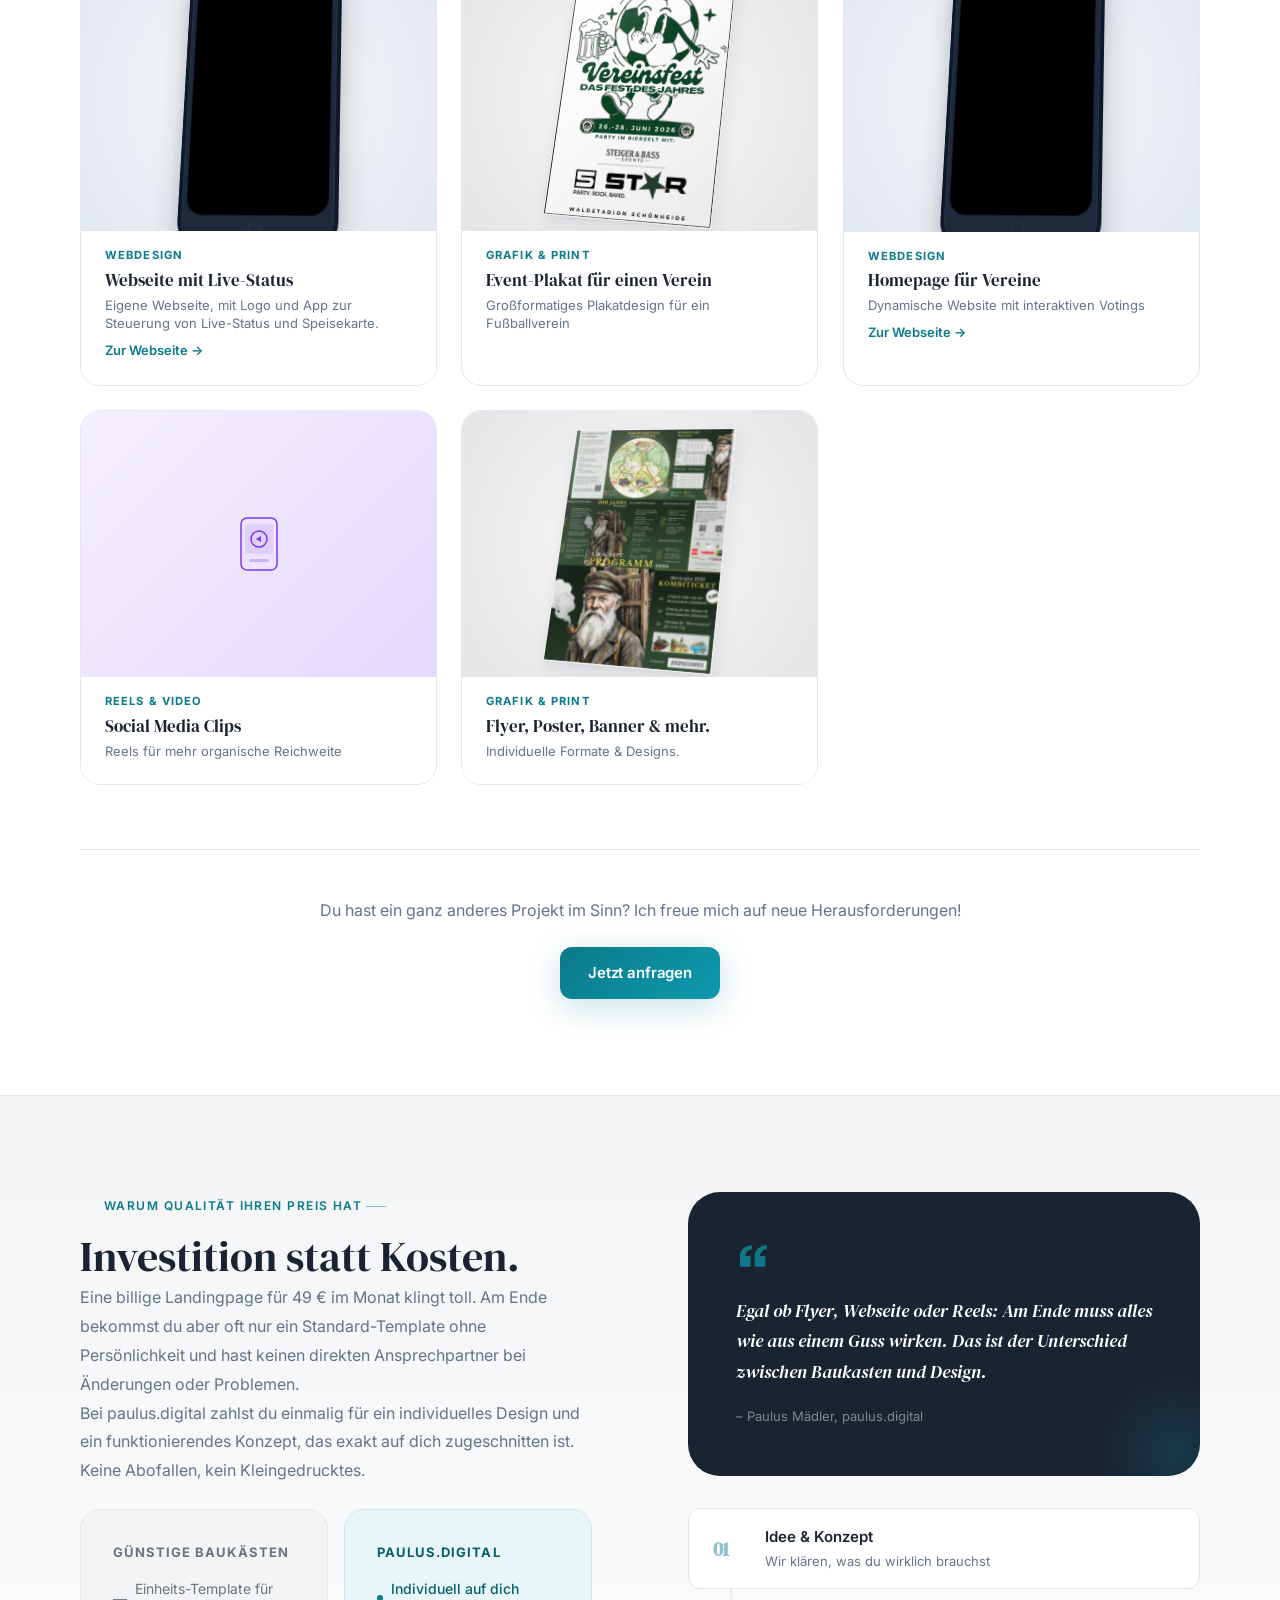
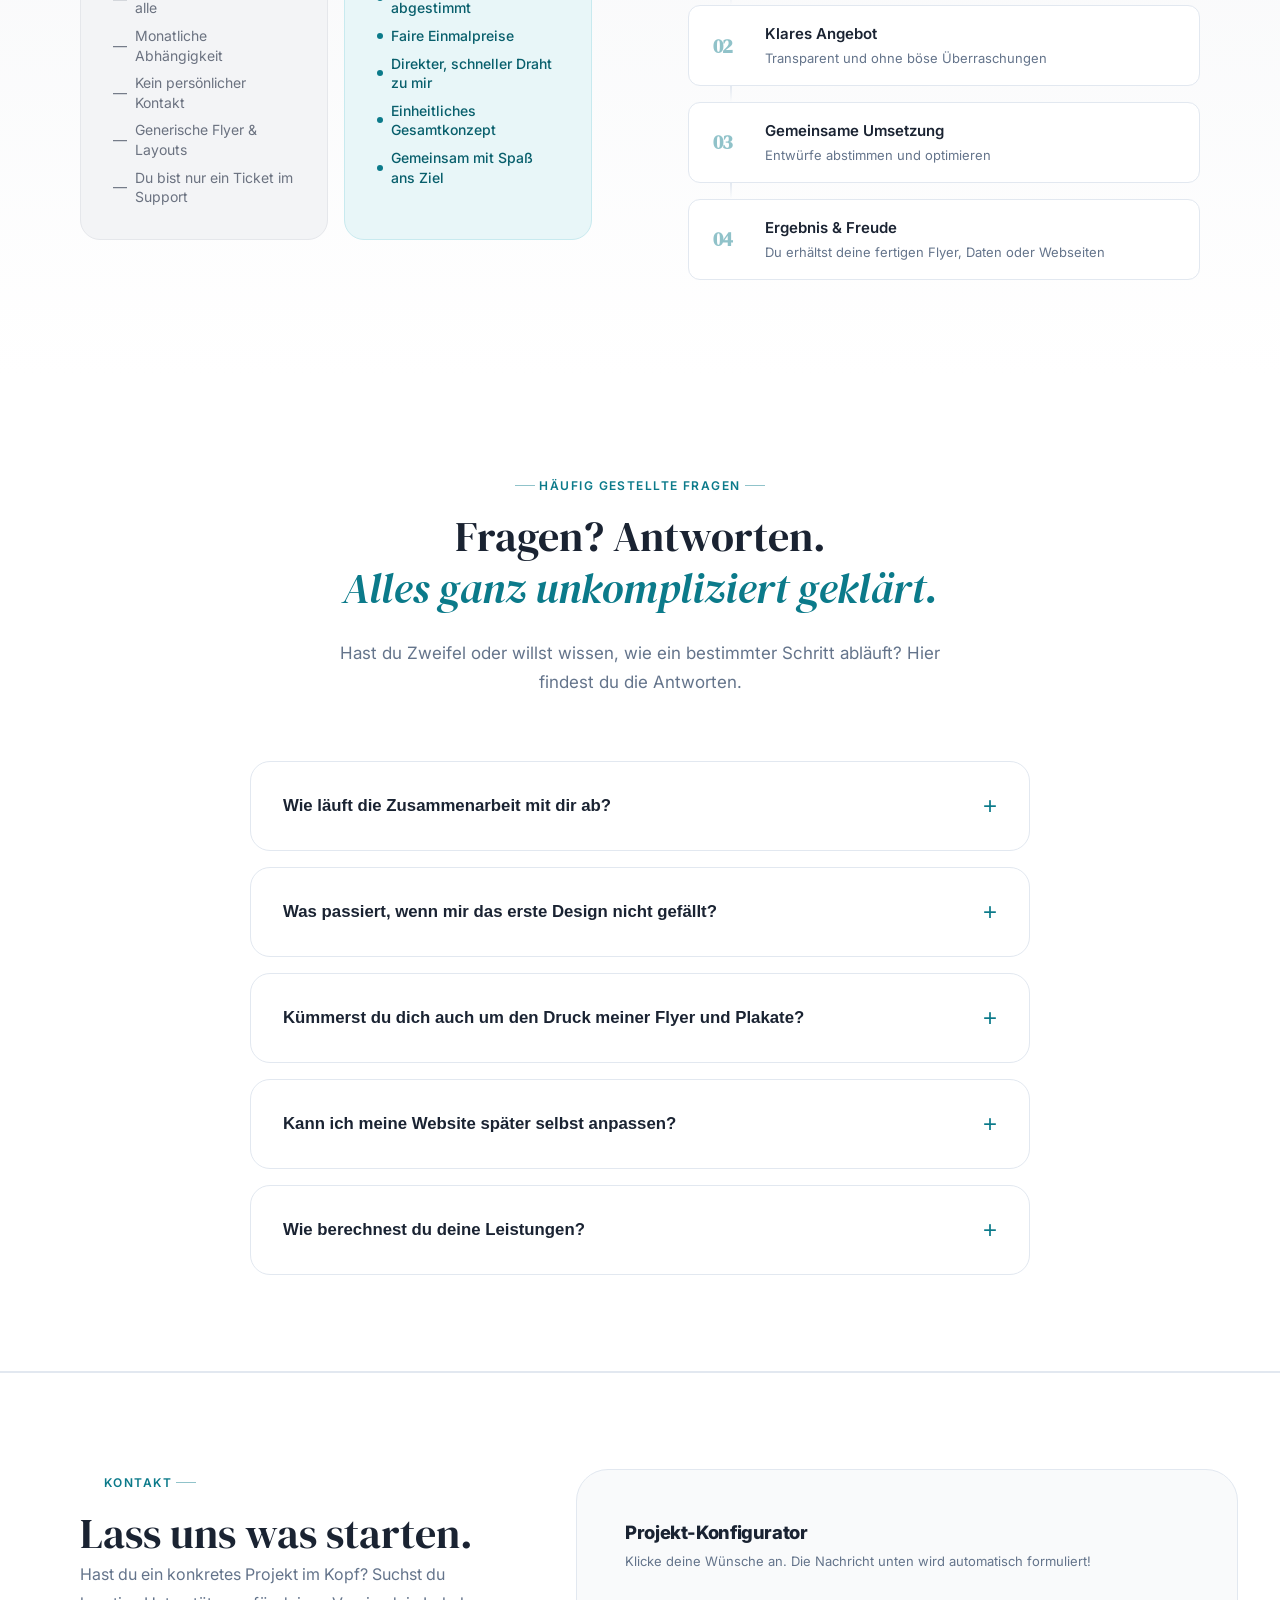
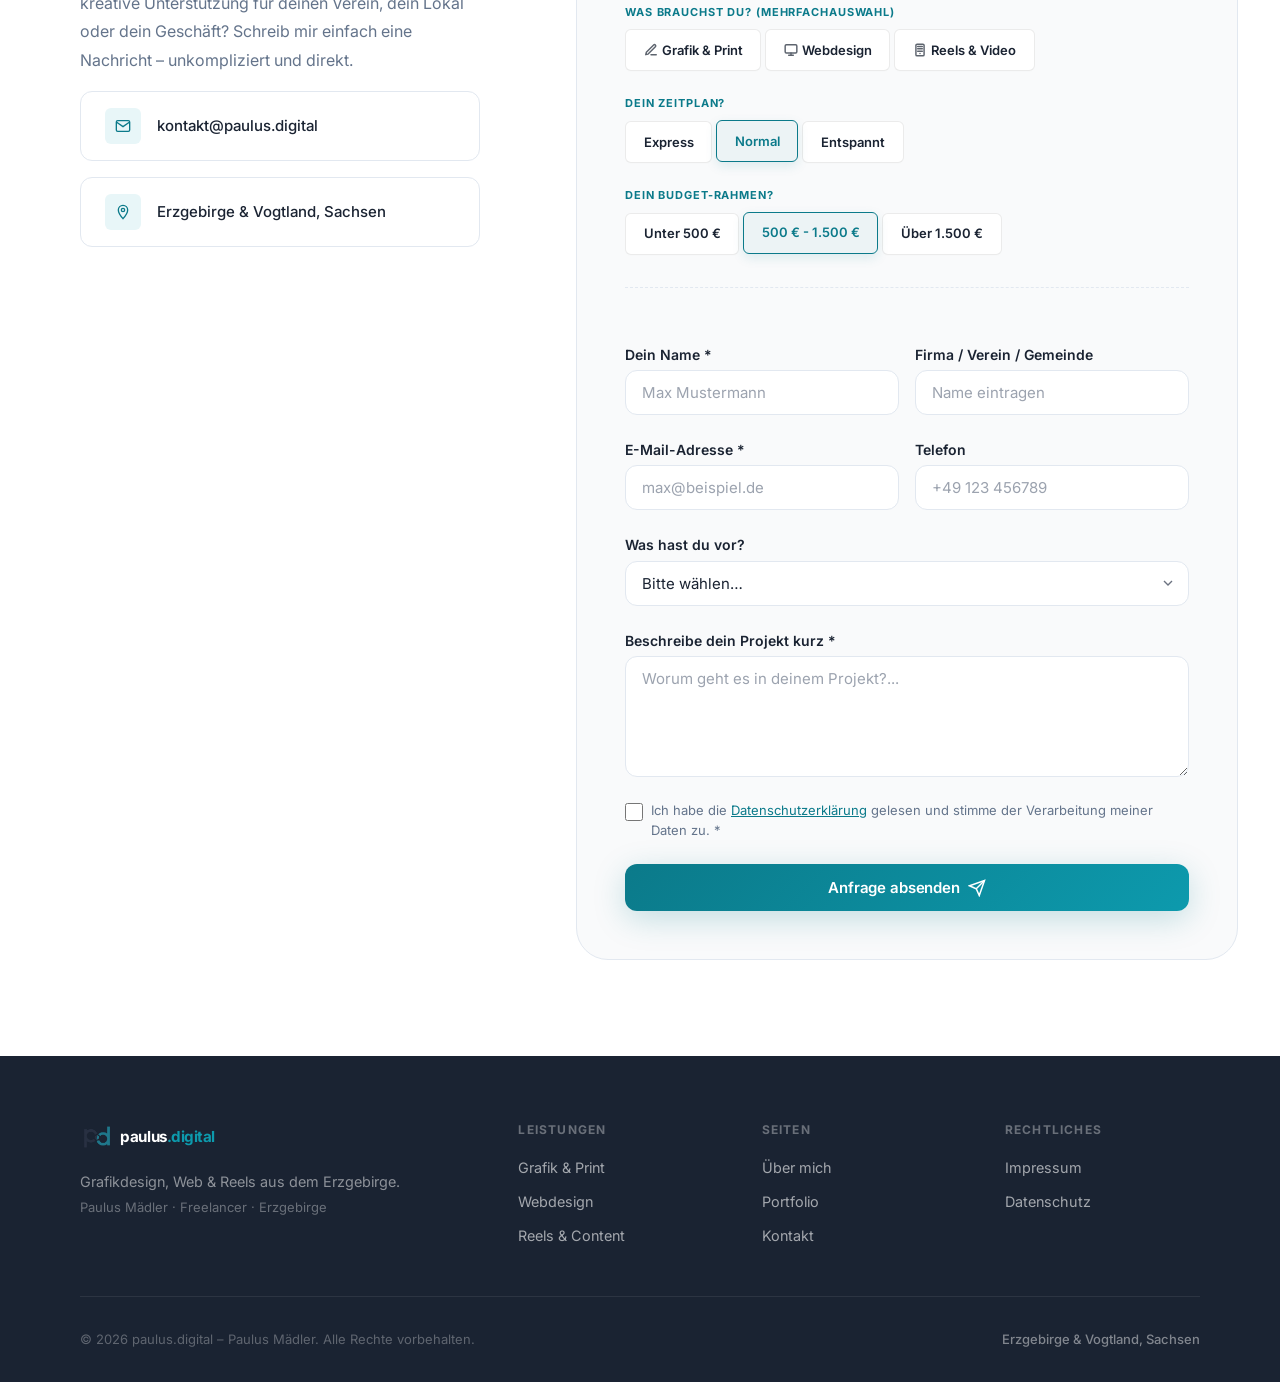
==== commit 7d25b509: "Branding: Updated default portrait filename to portrait.webp in HTML template and CMS backend fallba" ====
--- a/index.html
+++ b/index.html
@@ -324,7 +324,7 @@
       <div class="about-grid">
         <div class="about-image-col">
           <div class="about-image-frame">
-            <img src="portrait.png" alt="Paulus Mädler – paulus.digital, dein Partner für Design &amp; Web" class="about-portrait" loading="lazy" />
+            <img src="portrait.webp" alt="Paulus Mädler – paulus.digital, dein Partner für Design &amp; Web" class="about-portrait" loading="lazy" />
           </div>
           <div class="about-du-badge">
             <svg viewBox="0 0 24 24" fill="none" stroke="currentColor" stroke-width="2" aria-hidden="true">
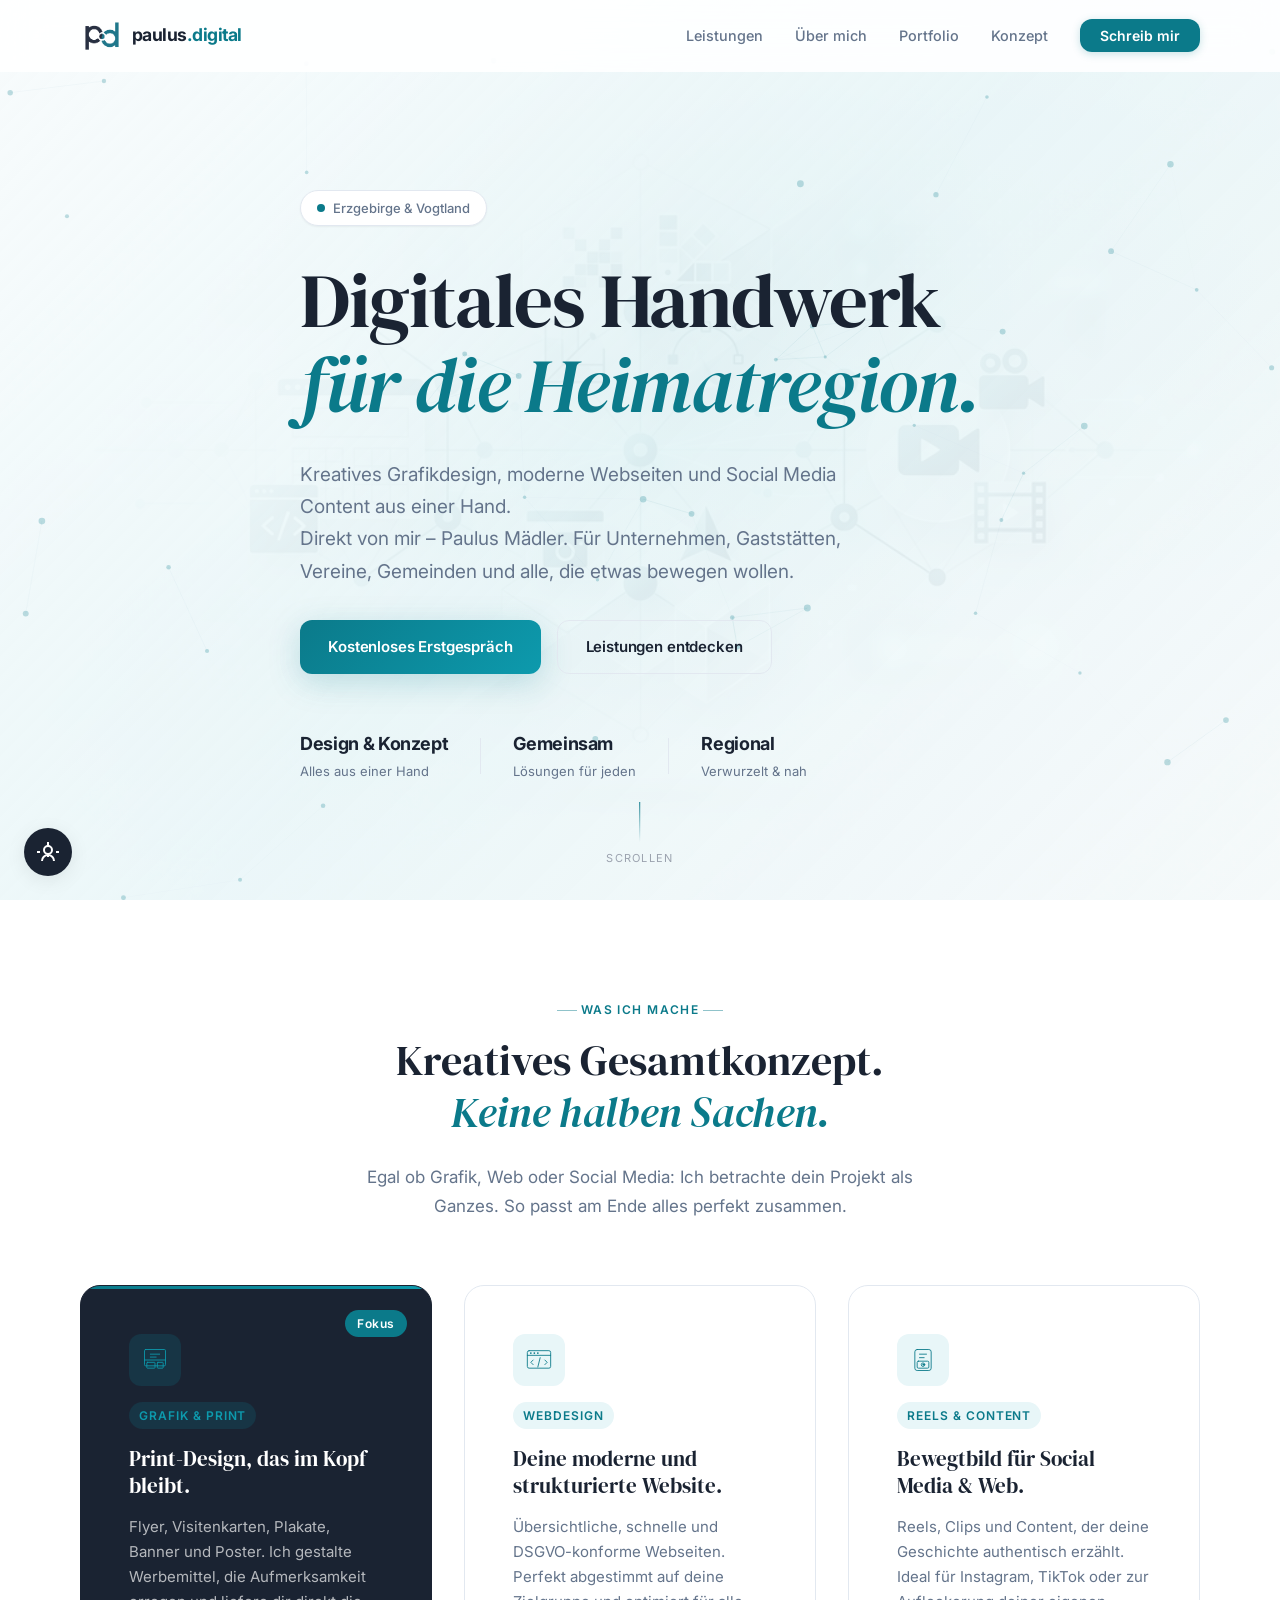
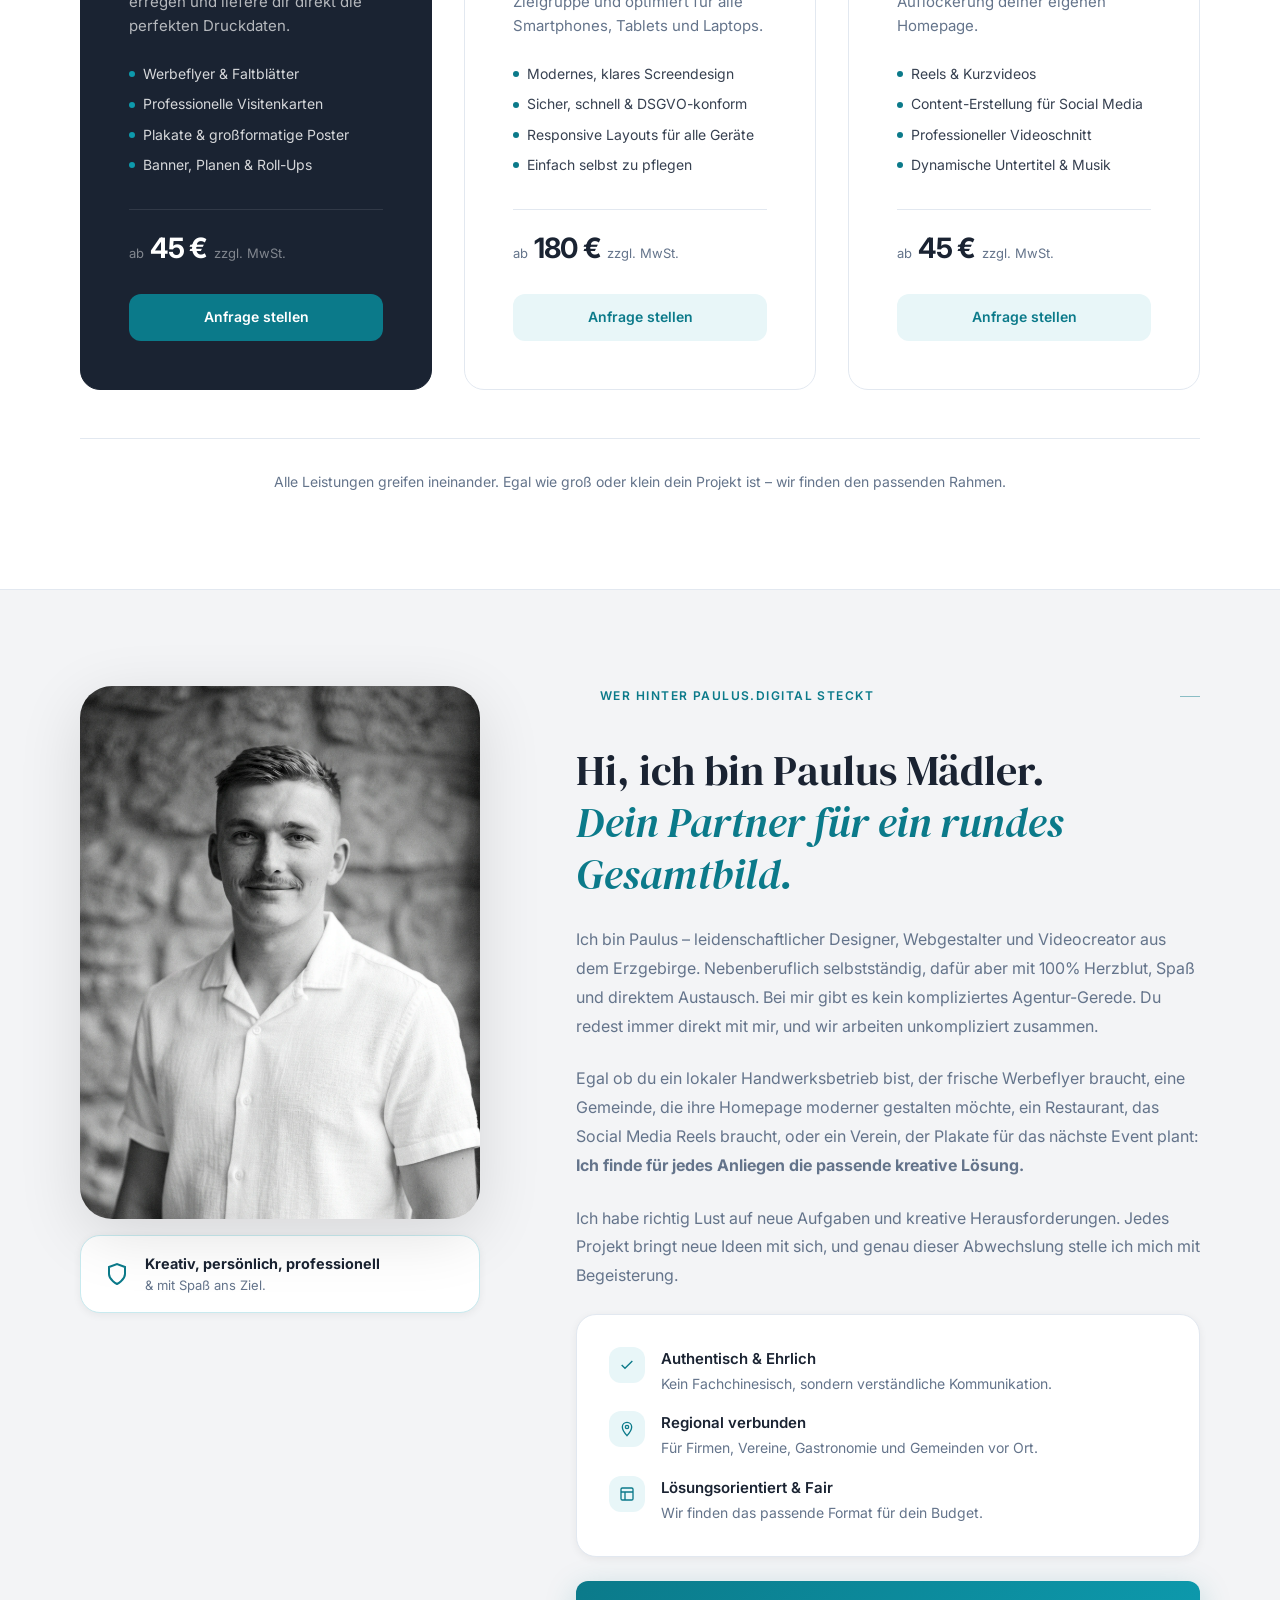
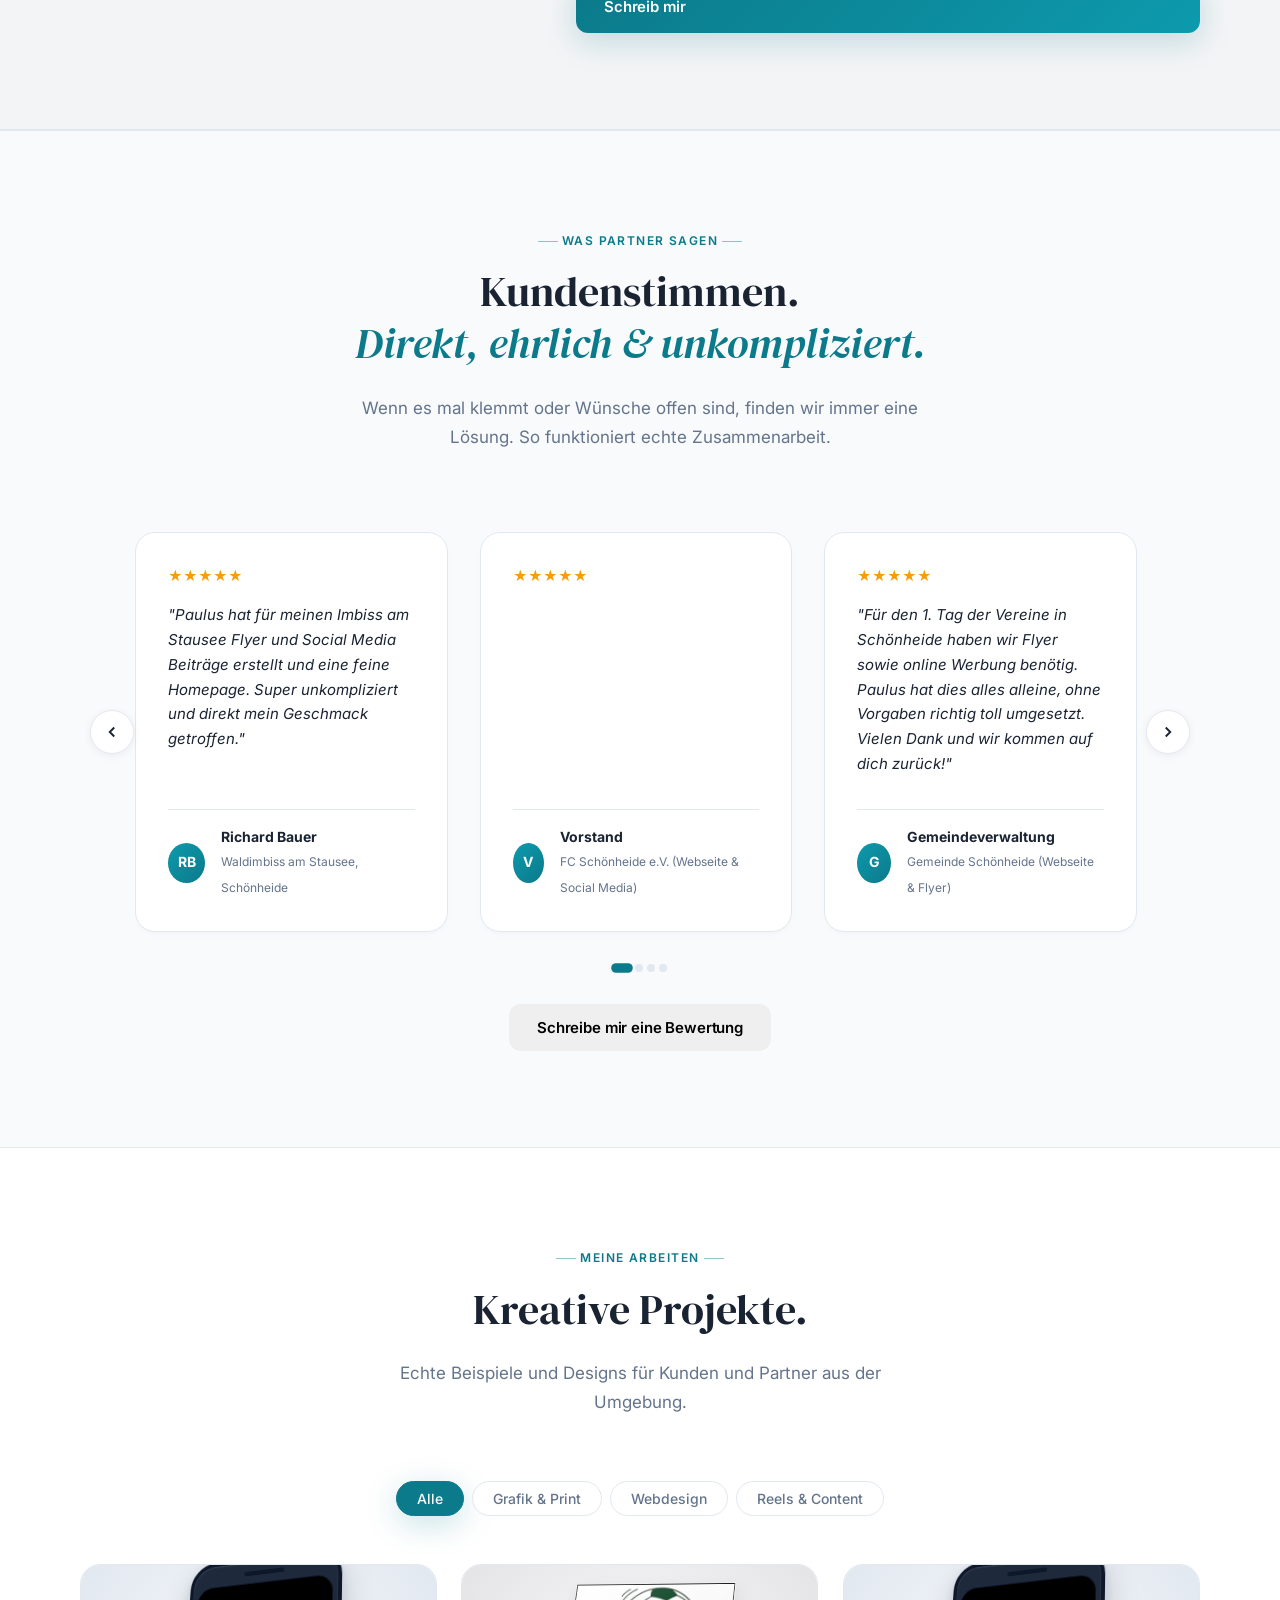
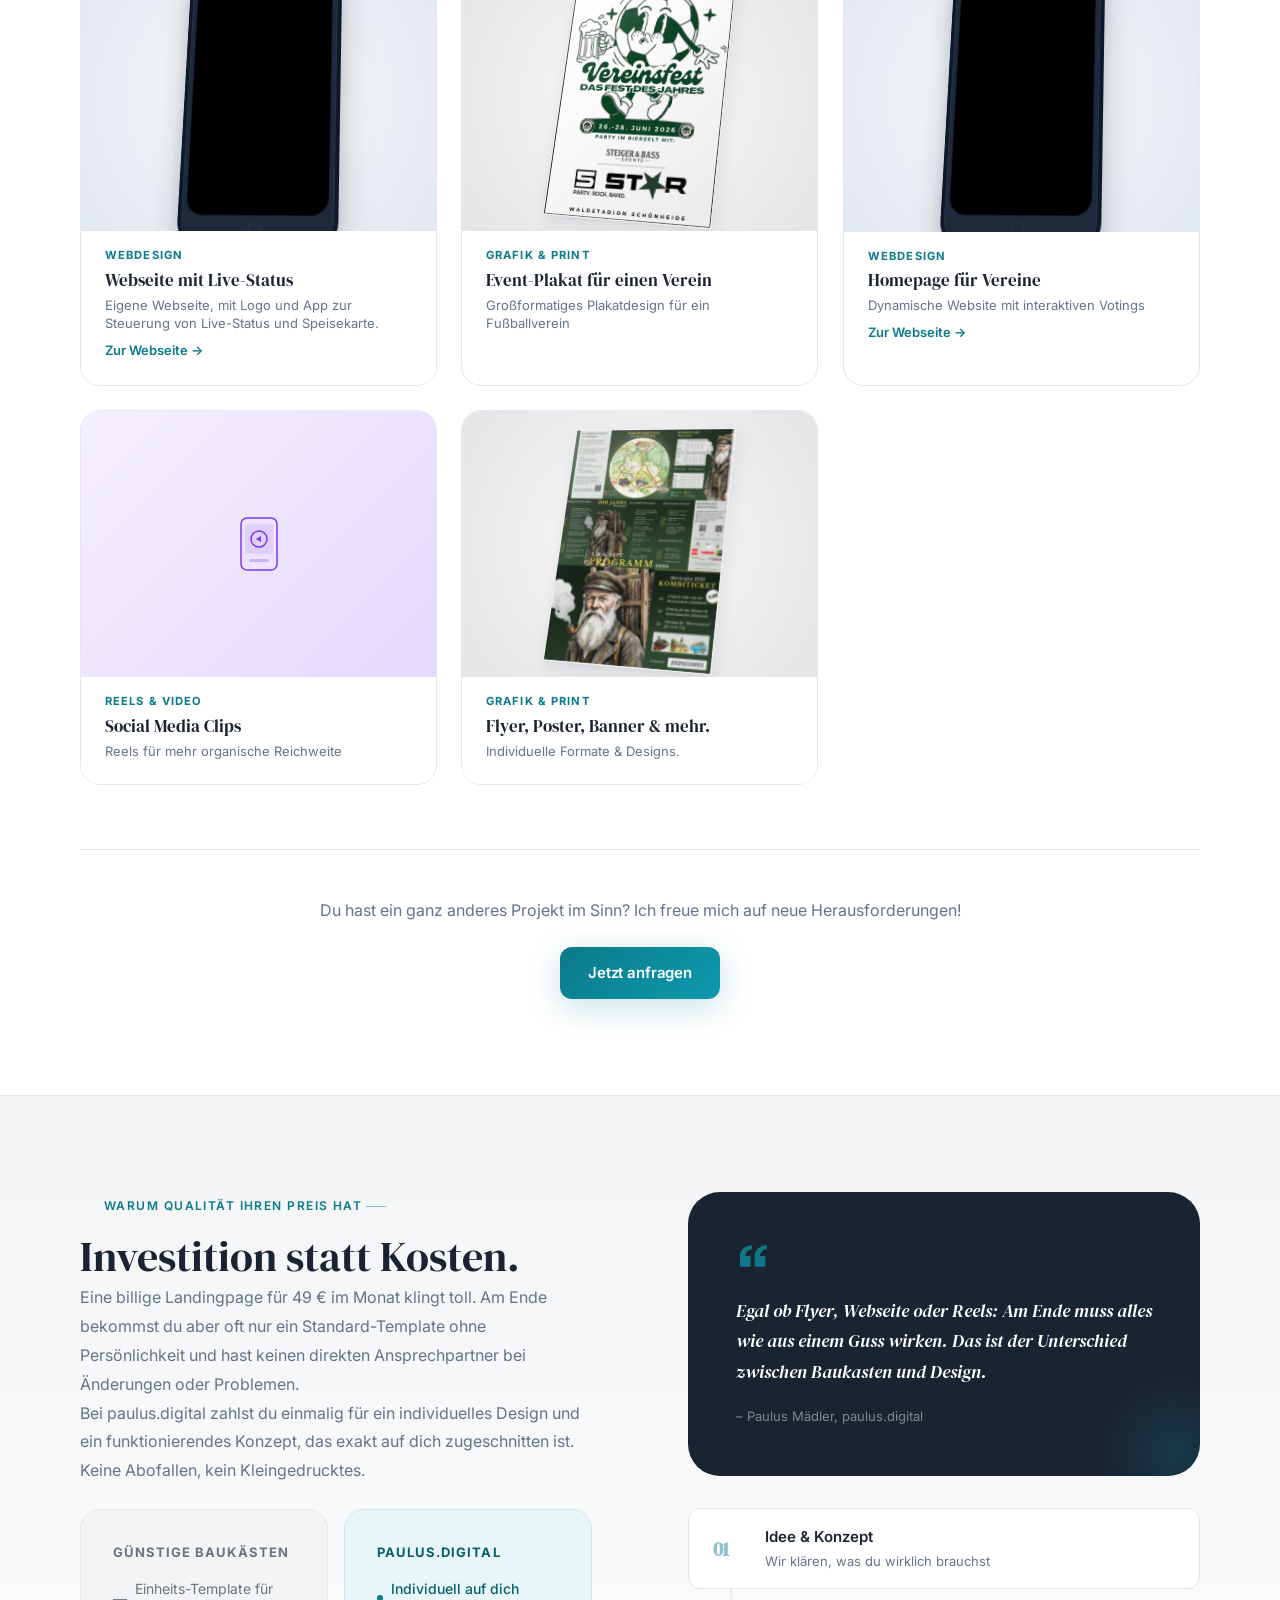
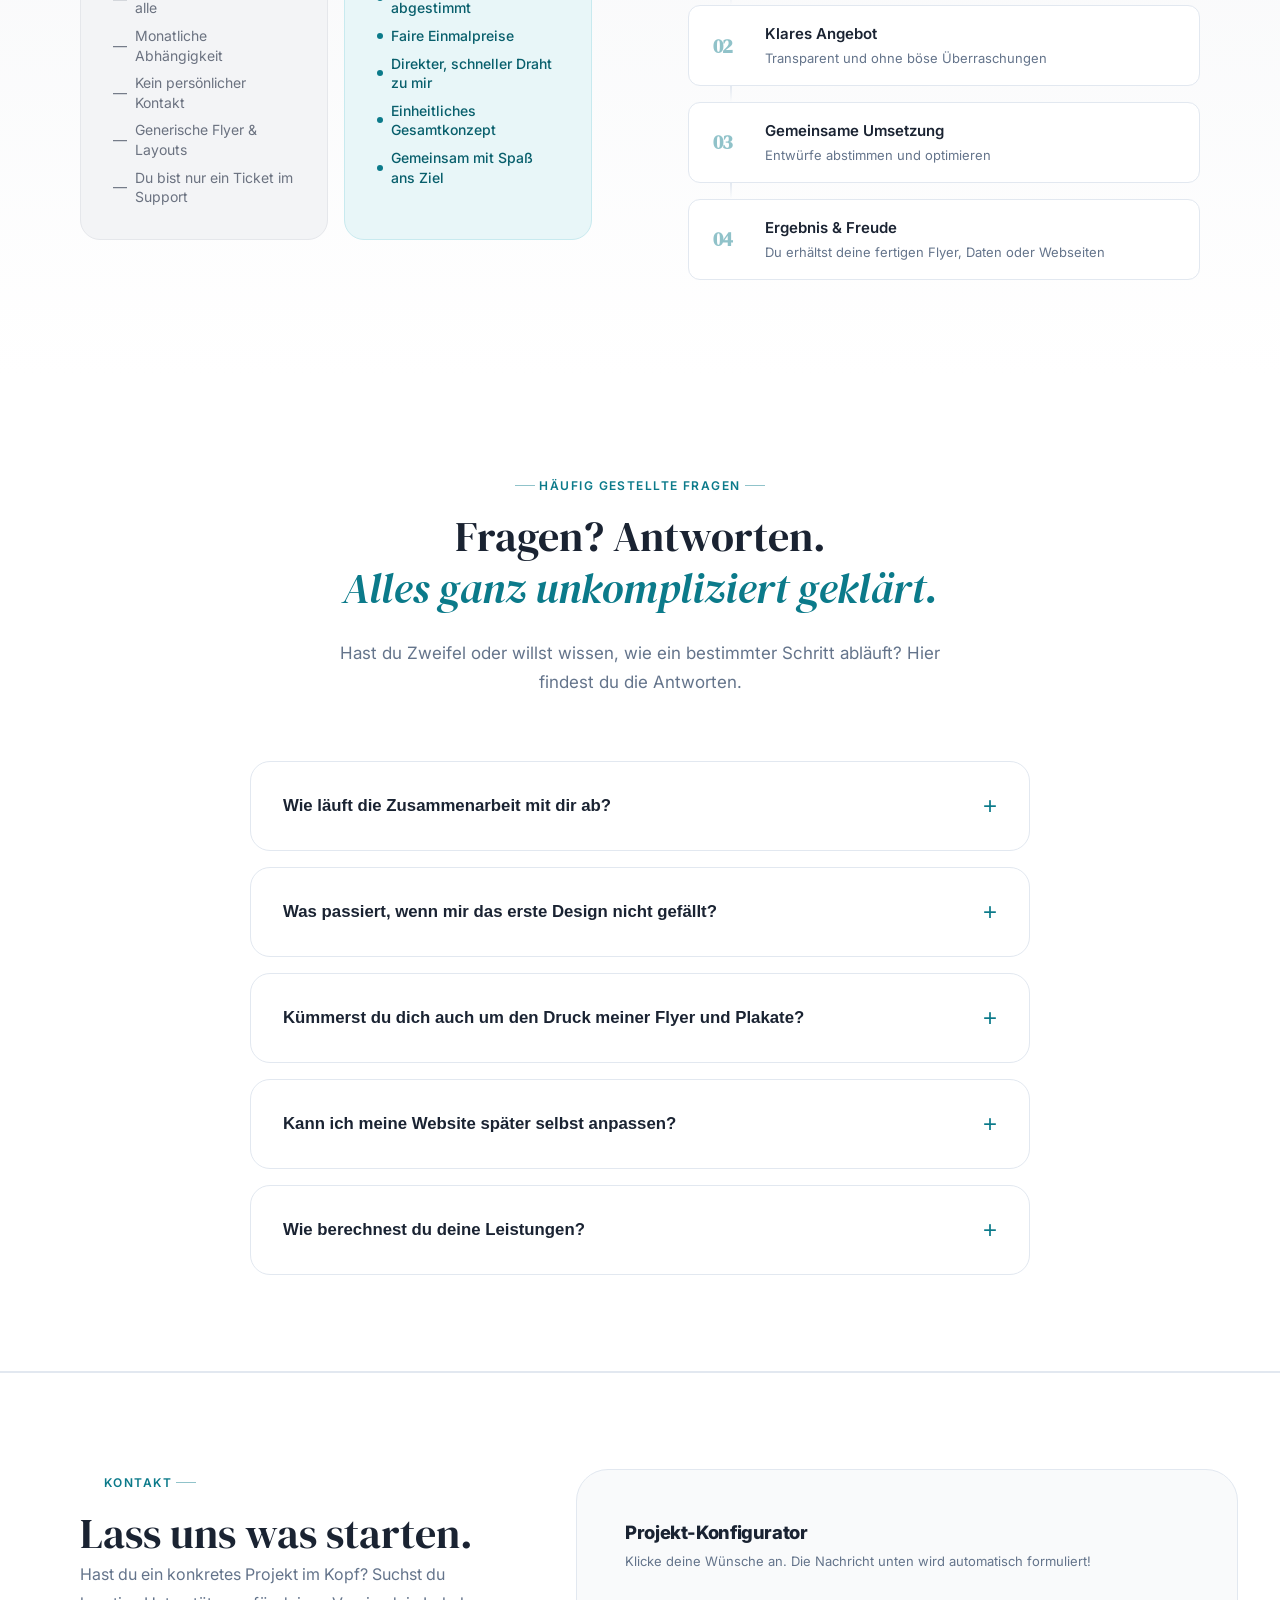
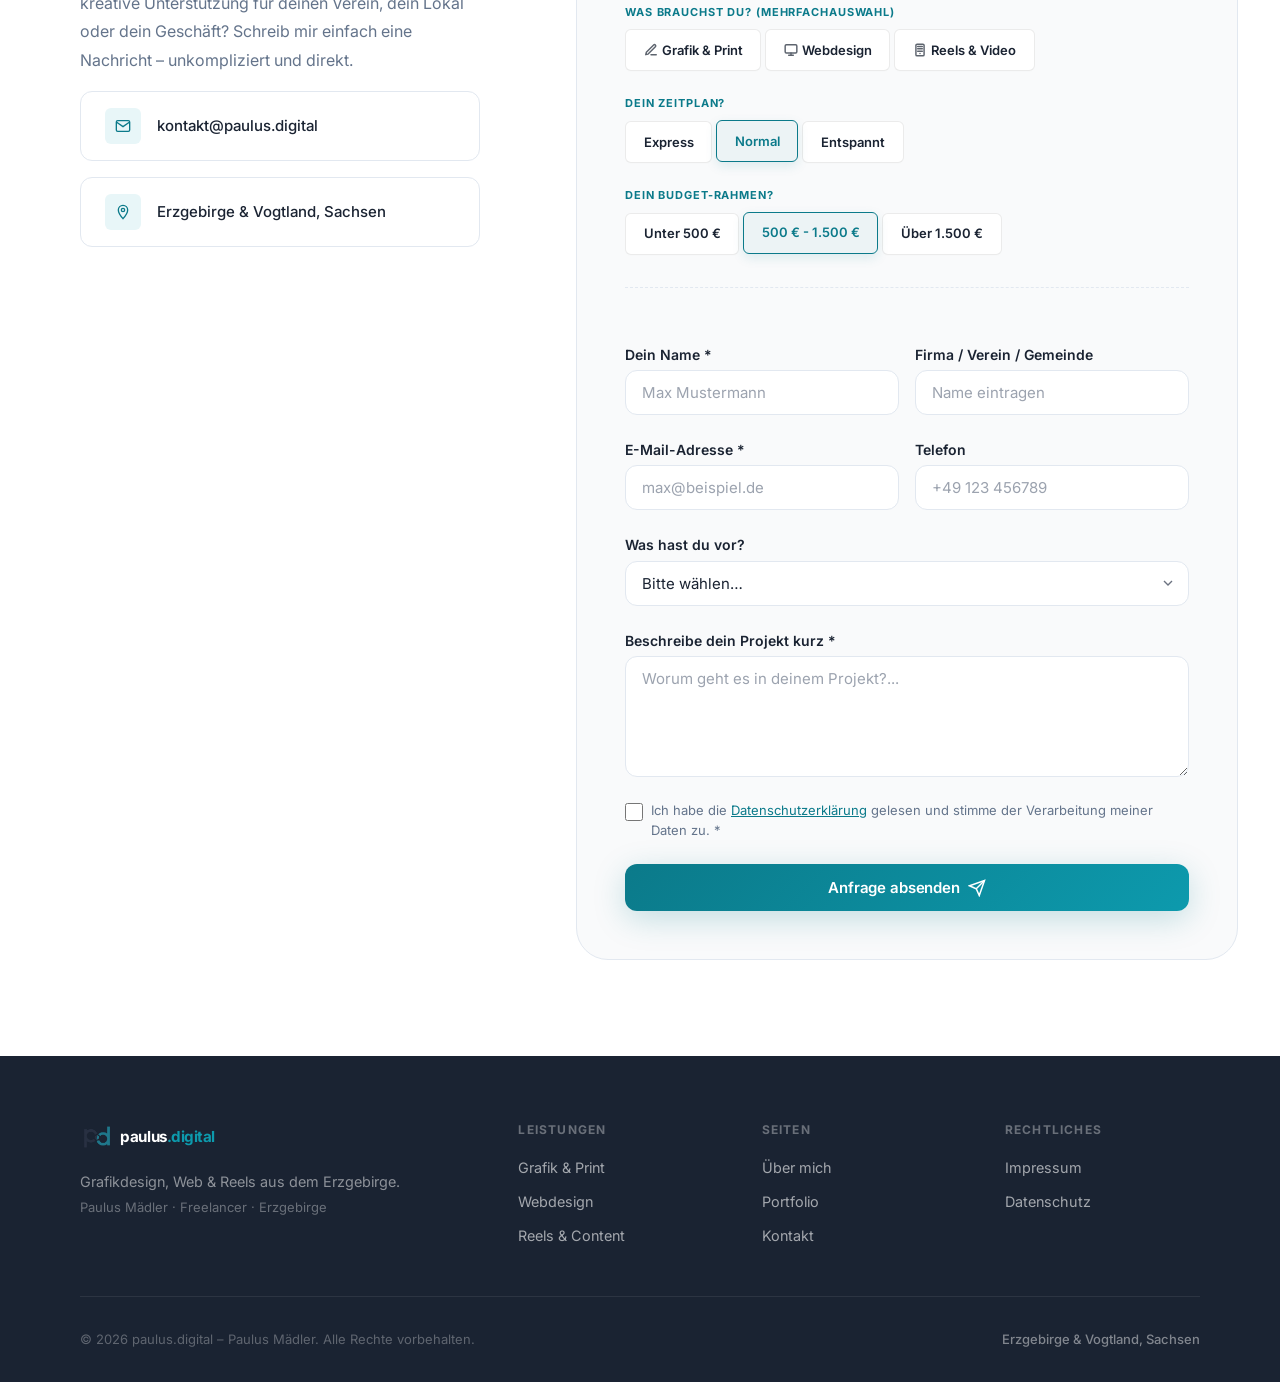
==== commit 322fa4be: "Branding: Implemented a responsive space-glow conic-gradient ring animation around the logo mark on " ====
--- a/index.html
+++ b/index.html
@@ -151,7 +151,10 @@
   <header class="nav-header" id="nav-header">
     <nav class="nav-container">
       <a href="#hero" class="nav-logo" id="nav-logo-link">
-        <img class="logo-mark-img" src="favicon.png" alt="paulus.digital Logo" />
+        <div class="logo-wrapper">
+          <div class="logo-glow-ring"></div>
+          <img class="logo-mark-img" src="favicon.png" alt="paulus.digital Logo" />
+        </div>
         <span class="logo-text">paulus<span class="logo-accent">.digital</span></span>
       </a>
       <ul class="nav-links" id="nav-links">
--- a/style.css
+++ b/style.css
@@ -248,16 +248,59 @@
   font-weight: 800;
   letter-spacing: -0.02em;
 }
+.logo-wrapper {
+  position: relative;
+  width: 44px;
+  height: 44px;
+  display: flex;
+  align-items: center;
+  justify-content: center;
+}
+
+.logo-glow-ring {
+  position: absolute;
+  top: -2px;
+  left: -2px;
+  right: -2px;
+  bottom: -2px;
+  border-radius: 50%;
+  background: conic-gradient(from 0deg, var(--color-petrol) 0%, var(--color-petrol-light) 50%, var(--color-petrol) 100%);
+  opacity: 0;
+  filter: blur(5px);
+  transition: opacity var(--transition-normal), transform var(--transition-normal);
+  animation: logo-spin 6s linear infinite;
+  pointer-events: none;
+  z-index: 1;
+}
+
 .logo-mark-img {
   width: 44px;
   height: 44px;
   display: block;
   object-fit: contain;
   transition: transform var(--transition-fast);
-}
+  position: relative;
+  z-index: 2;
+}
+
+.nav-logo:hover .logo-glow-ring {
+  opacity: 0.75;
+  transform: scale(1.12);
+}
+
 .nav-logo:hover .logo-mark-img {
   transform: scale(1.08);
 }
+
+.nav-logo:hover .logo-text {
+  text-shadow: 0 0 12px rgba(11, 122, 138, 0.15);
+}
+
+@keyframes logo-spin {
+  0% { transform: rotate(0deg); }
+  100% { transform: rotate(360deg); }
+}
+
 .logo-accent { color: var(--color-petrol); }
 
 .nav-links {
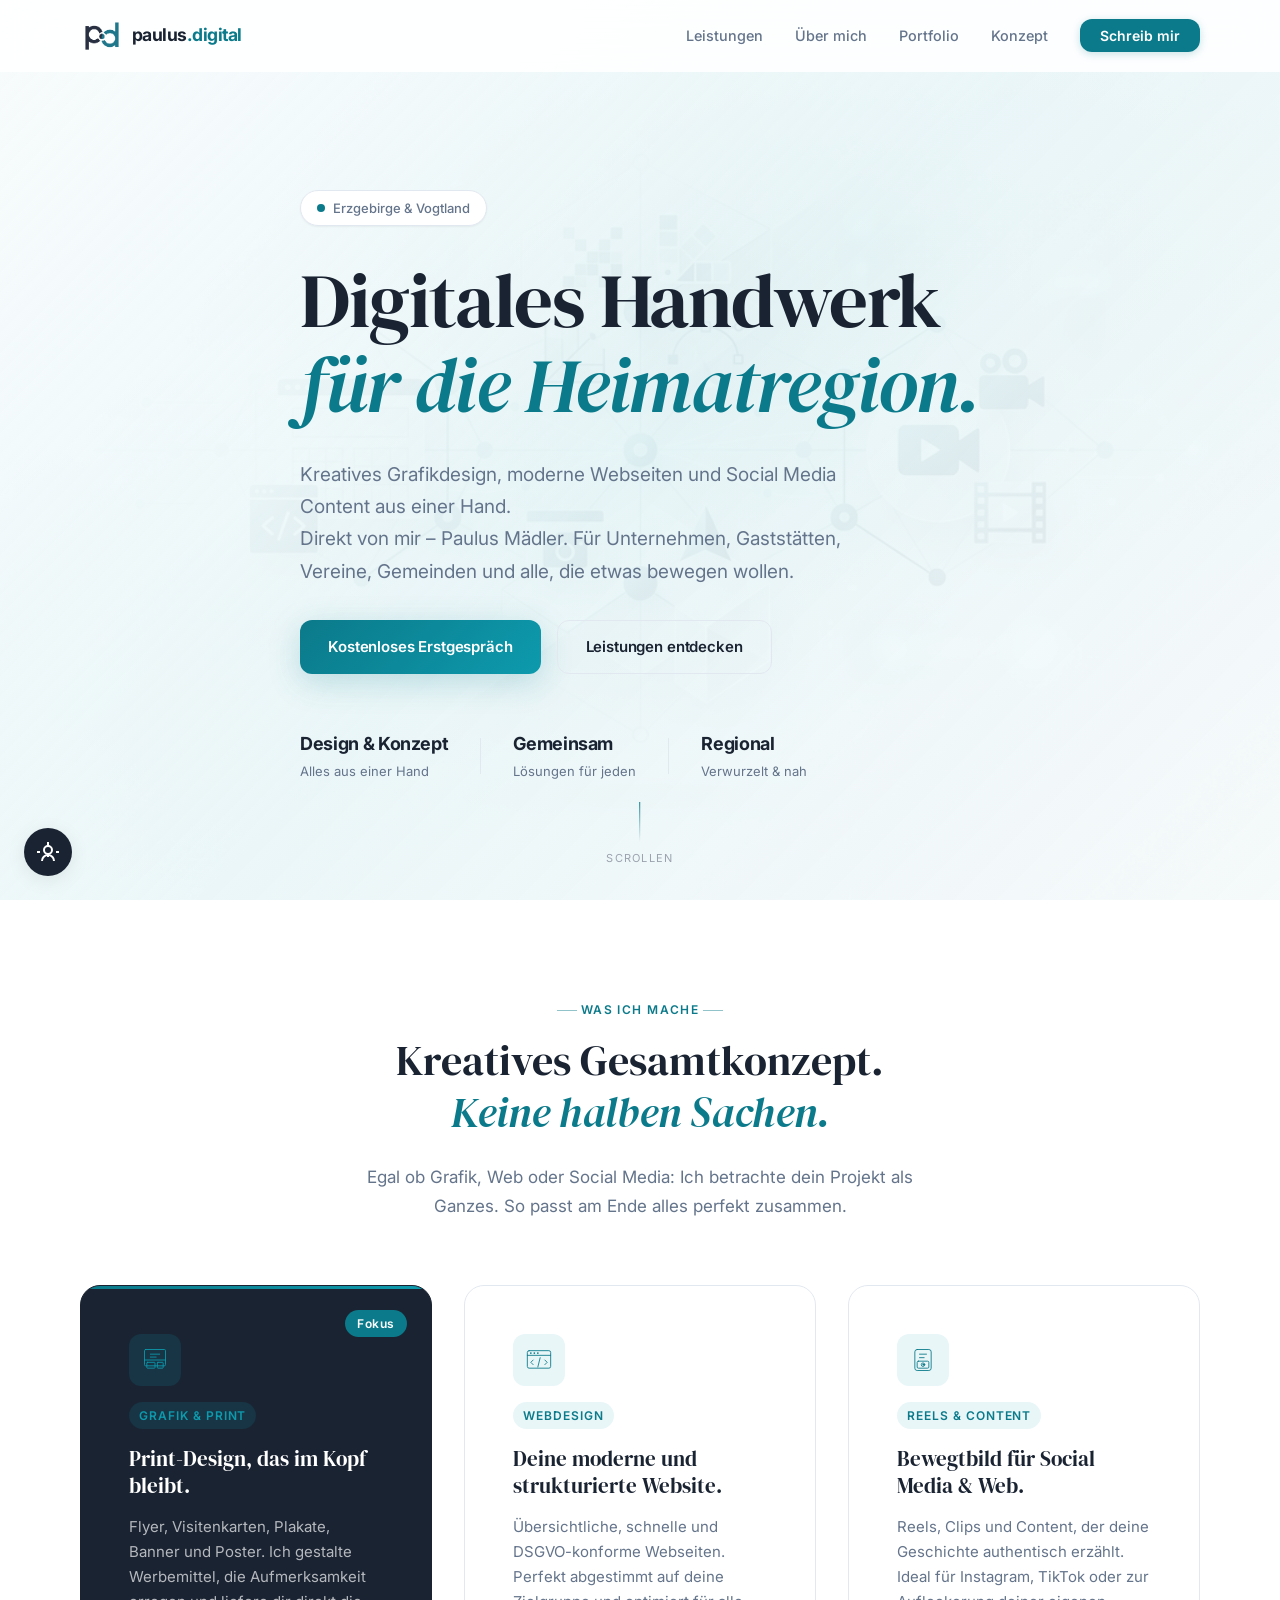
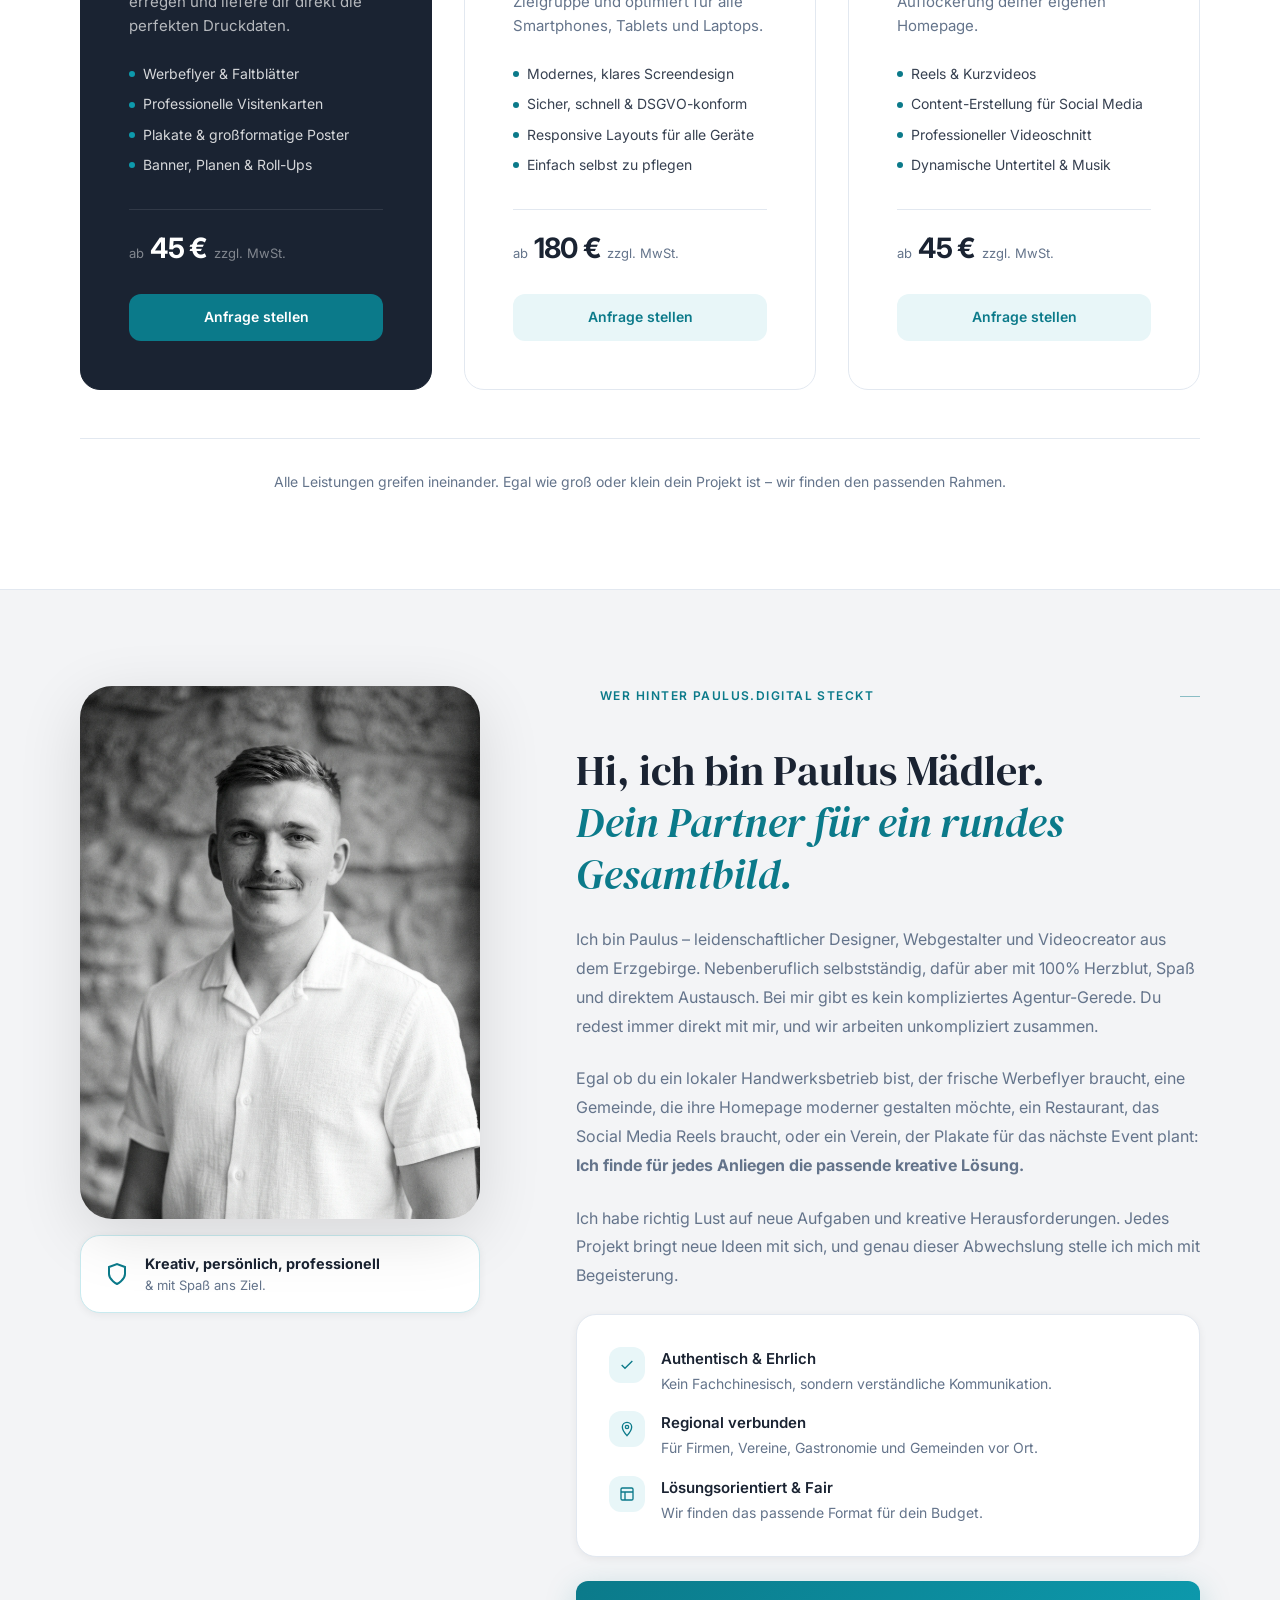
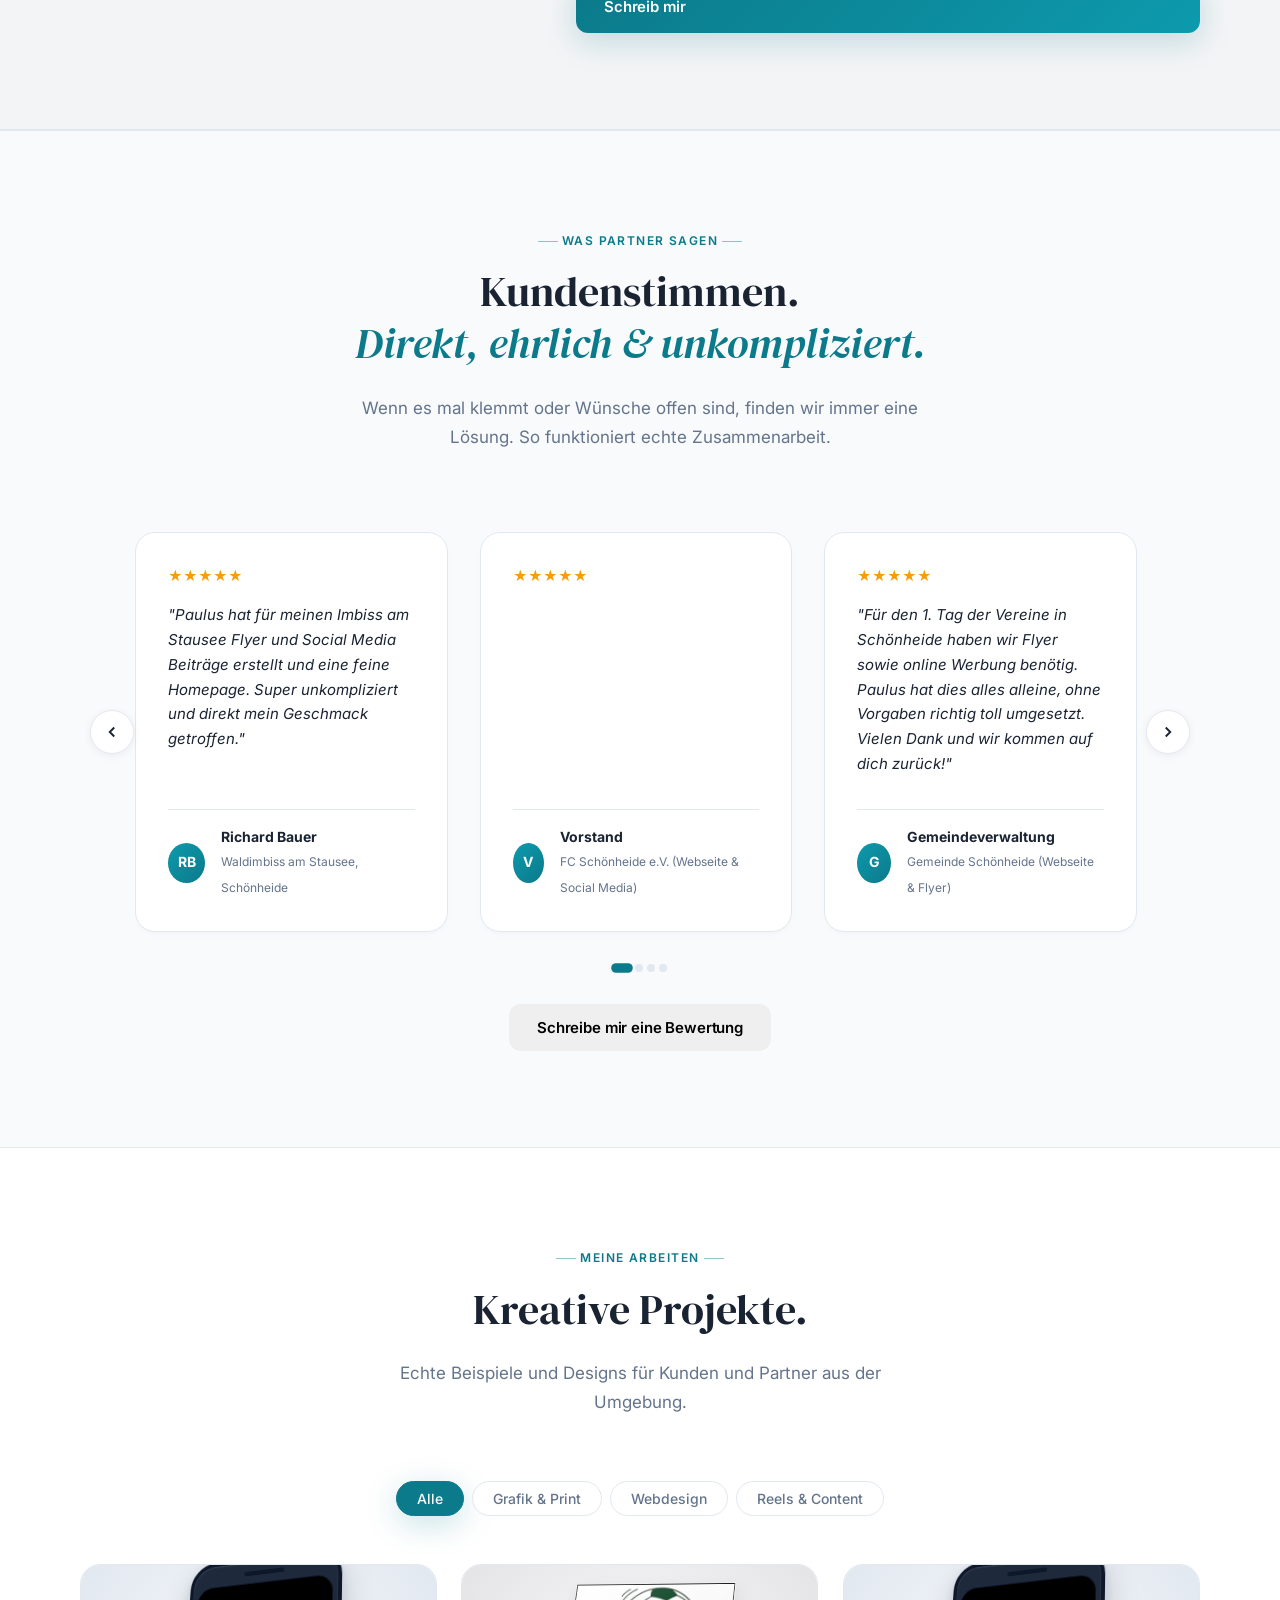
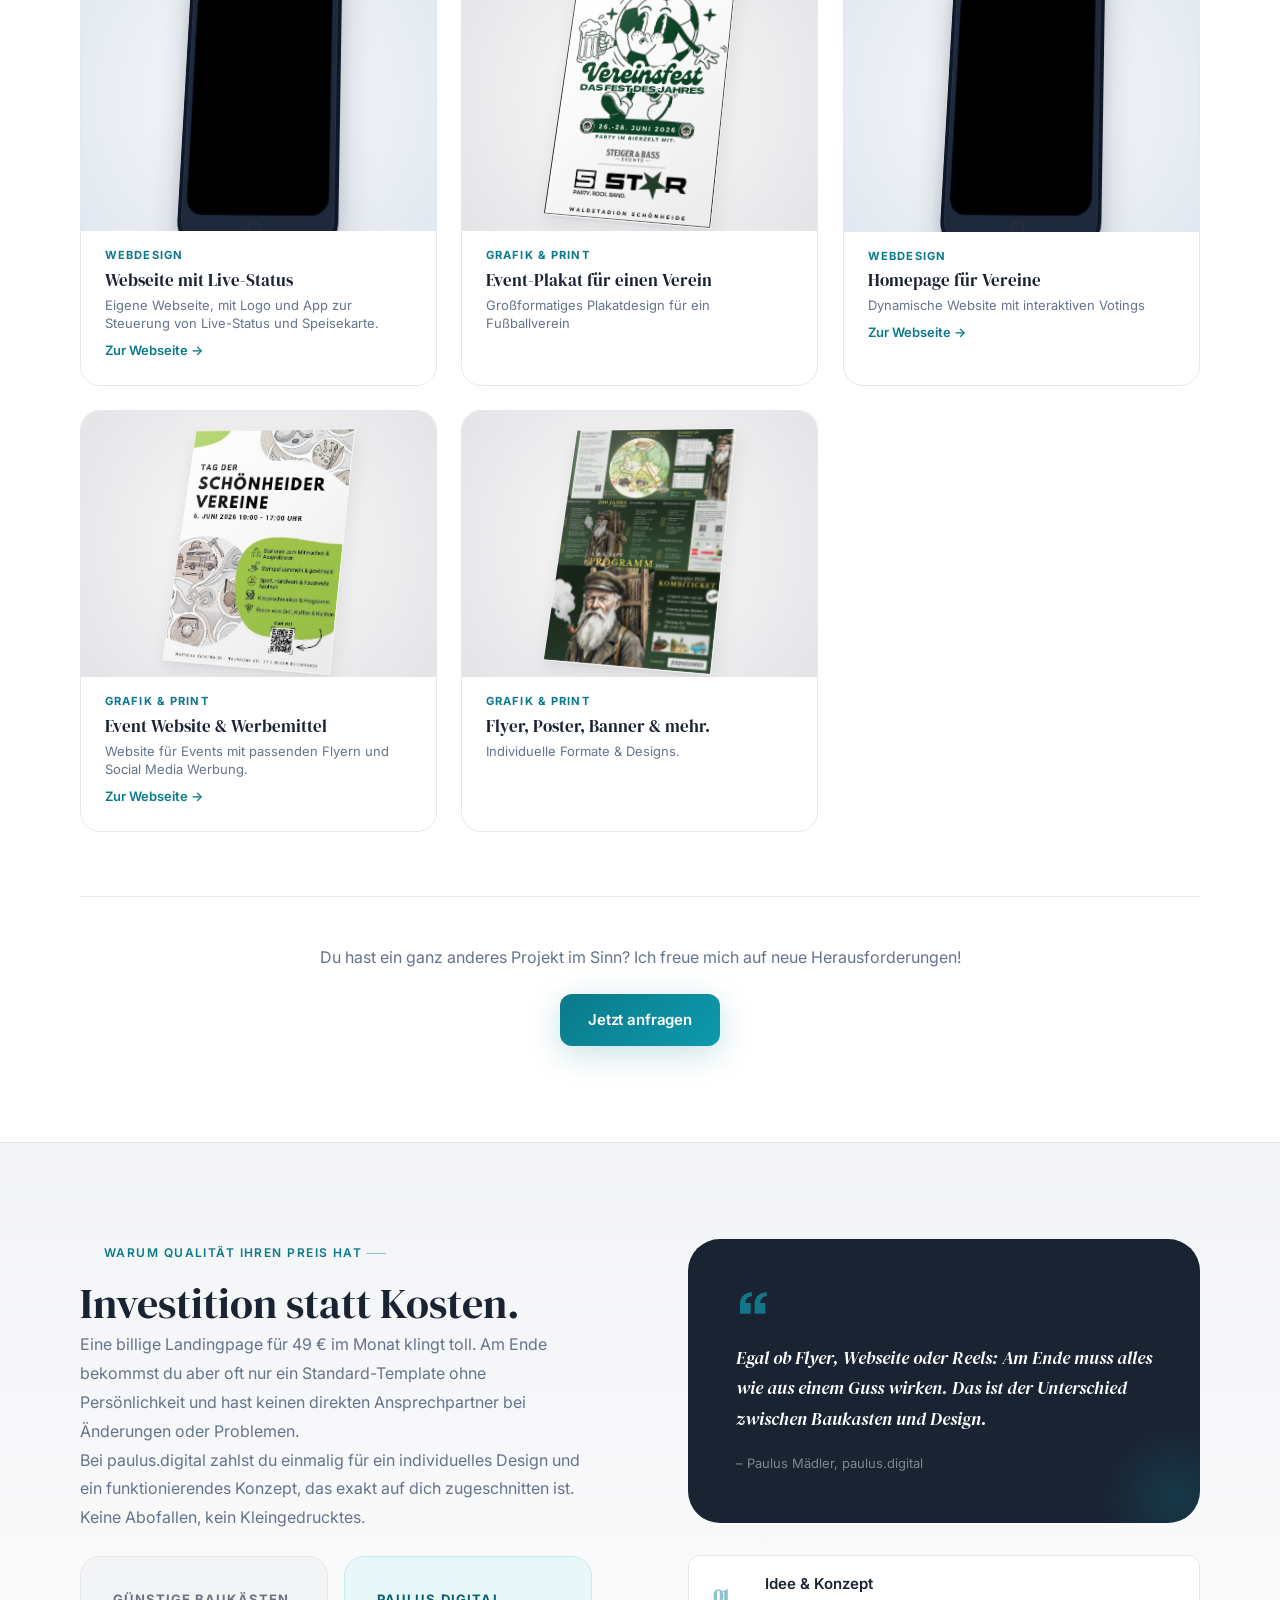
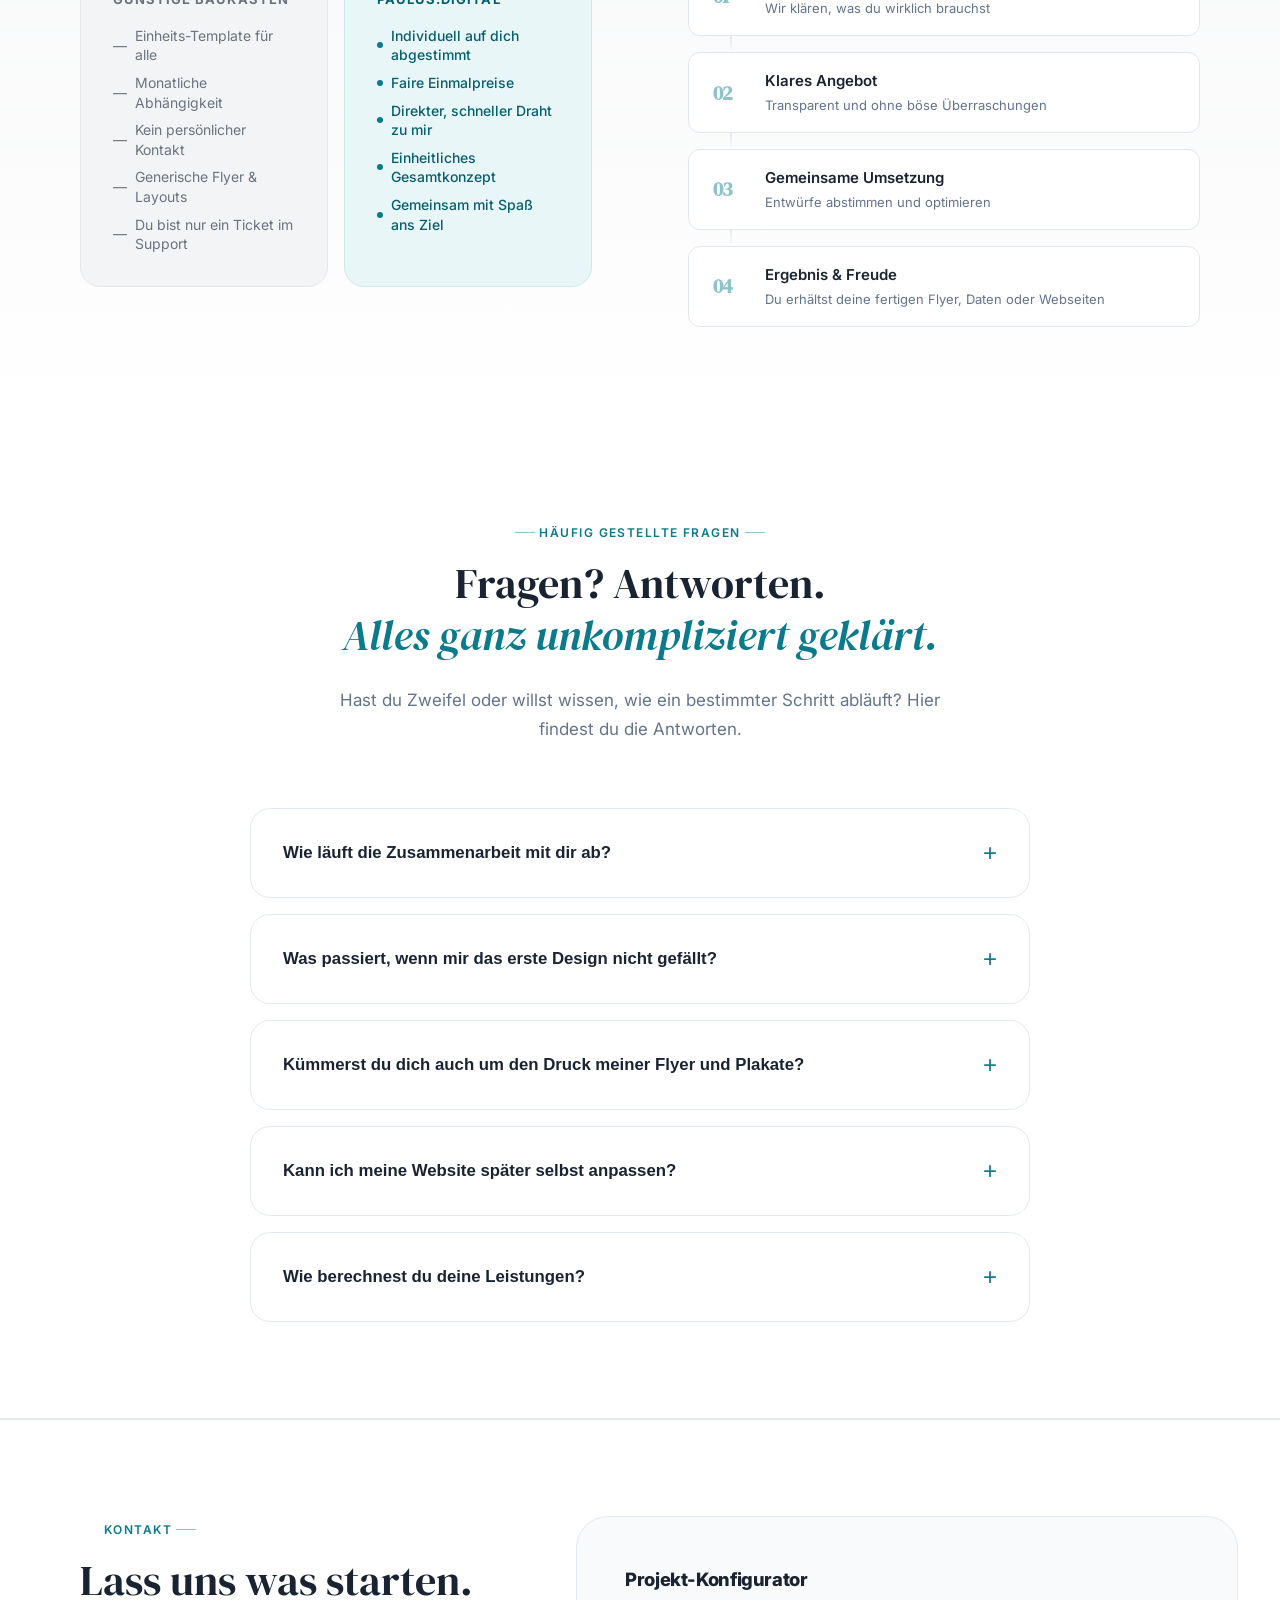
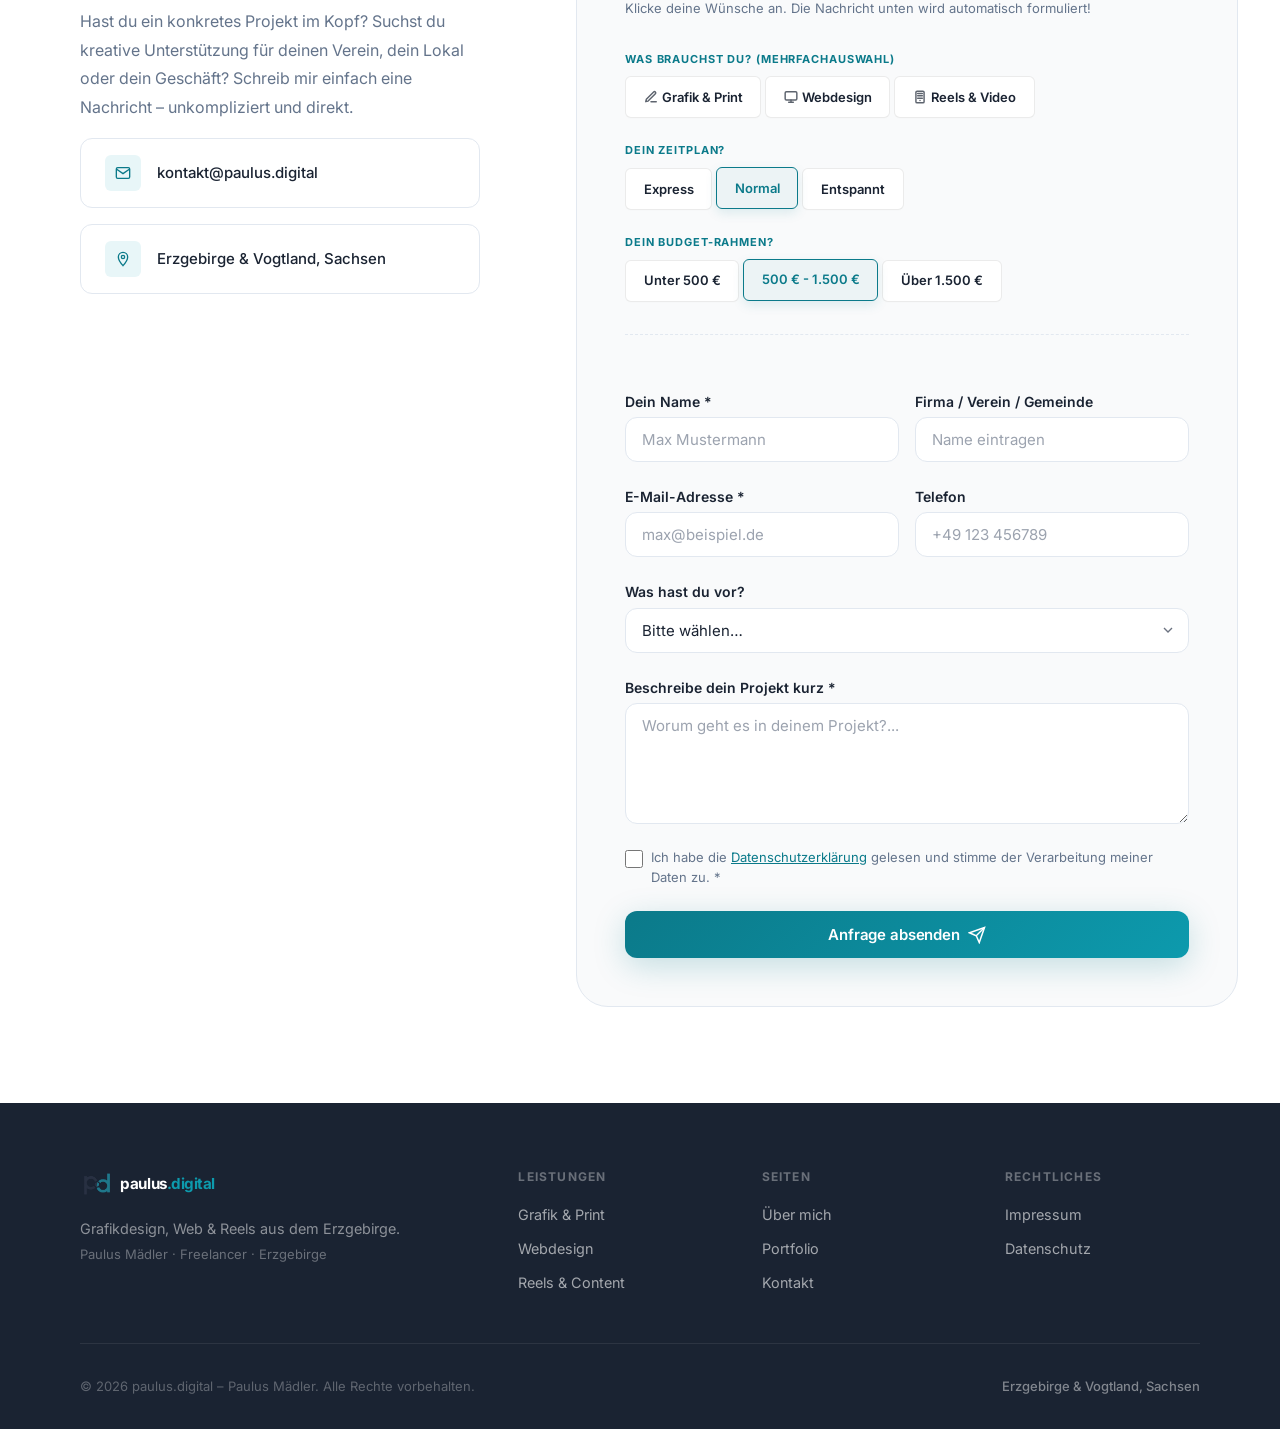
==== commit edaf46ea: "SEO: Changed Open Graph and Twitter sharing preview image to favicon.png (logo) instead of hero back" ====
--- a/index.html
+++ b/index.html
@@ -22,14 +22,14 @@
   <meta property="og:url" content="https://paulus.digital/" />
   <meta property="og:title" content="paulus.digital – Grafikdesign, Webdesign &amp; Reels aus dem Erzgebirge" />
   <meta property="og:description" content="Kreatives Design, Web &amp; Reels für deine Region. Unkompliziert, direkt &amp; persönlich für Unternehmen, Vereine und Gastronomie." />
-  <meta property="og:image" content="https://paulus.digital/hero-bg.png" />
+  <meta property="og:image" content="https://paulus.digital/favicon.png" />
   
   <!-- Twitter -->
   <meta property="twitter:card" content="summary_large_image" />
   <meta property="twitter:url" content="https://paulus.digital/" />
   <meta property="twitter:title" content="paulus.digital – Grafikdesign, Webdesign &amp; Reels aus dem Erzgebirge" />
   <meta property="twitter:description" content="Kreatives Design, Web &amp; Reels für deine Region. Unkompliziert, direkt &amp; persönlich für Unternehmen, Vereine und Gastronomie." />
-  <meta property="twitter:image" content="https://paulus.digital/hero-bg.png" />
+  <meta property="twitter:image" content="https://paulus.digital/favicon.png" />
   
   <!-- Favicon (Tab Icon) -->
   <link rel="icon" type="image/png" href="favicon.png" />
--- a/style.css
+++ b/style.css
@@ -528,7 +528,7 @@
   display: grid;
   grid-template-columns: repeat(3, 1fr);
   gap: var(--space-xl);
-  align-items: start;
+  align-items: stretch;
 }
 
 .service-card {
@@ -1245,6 +1245,33 @@
 
 @media (max-width: 768px) {
   :root { --space-4xl: 3.5rem; }
+
+  /* Services Horizontal Carousel on Mobile */
+  .services-grid {
+    display: flex !important;
+    flex-direction: row;
+    align-items: stretch !important;
+    overflow-x: auto;
+    scroll-snap-type: x mandatory;
+    gap: var(--space-md) !important;
+    padding: var(--space-md) var(--space-md) var(--space-xl) var(--space-md) !important;
+    margin: 0 calc(-1 * var(--space-md)) !important;
+    scrollbar-width: none;
+    -ms-overflow-style: none;
+    scroll-behavior: smooth;
+  }
+  
+  .services-grid::-webkit-scrollbar {
+    display: none;
+  }
+
+  .services-grid .service-card {
+    flex: 0 0 82vw;
+    max-width: 310px;
+    scroll-snap-align: center;
+    margin: 0;
+    height: auto;
+  }
 
   /* Mobile Nav */
   .nav-links { display: none; }
@@ -2435,5 +2462,55 @@
   opacity: 1;
 }
 
-
-
+/* Services Carousel Nudge Animation */
+@keyframes card-nudge {
+  0%, 100% { transform: translateX(0); }
+  25% { transform: translateX(-35px); }
+  50% { transform: translateX(8px); }
+  75% { transform: translateX(-4px); }
+}
+
+.services-grid.nudge-active {
+  animation: card-nudge 1.3s cubic-bezier(0.25, 0.8, 0.25, 1);
+}
+
+/* Compact Mobile overrides to prevent vertical bloat of the configurator */
+@media (max-width: 768px) {
+  .project-configurator {
+    padding: 0 0 var(--space-md) 0;
+    margin-bottom: var(--space-md);
+  }
+  
+  .configurator-title {
+    font-size: 1.05rem;
+    margin-bottom: 0.15rem;
+  }
+  
+  .configurator-desc {
+    font-size: 0.75rem;
+    margin-bottom: var(--space-md);
+  }
+  
+  .configurator-group {
+    margin-bottom: var(--space-md);
+  }
+  
+  .configurator-label {
+    font-size: 0.625rem;
+    margin-bottom: 0.35rem;
+  }
+  
+  .cfg-chip {
+    padding: 0.45rem 0.75rem;
+    font-size: 0.75rem;
+    gap: 4px;
+  }
+  
+  .chip-svg {
+    width: 12px;
+    height: 12px;
+  }
+}
+
+
+
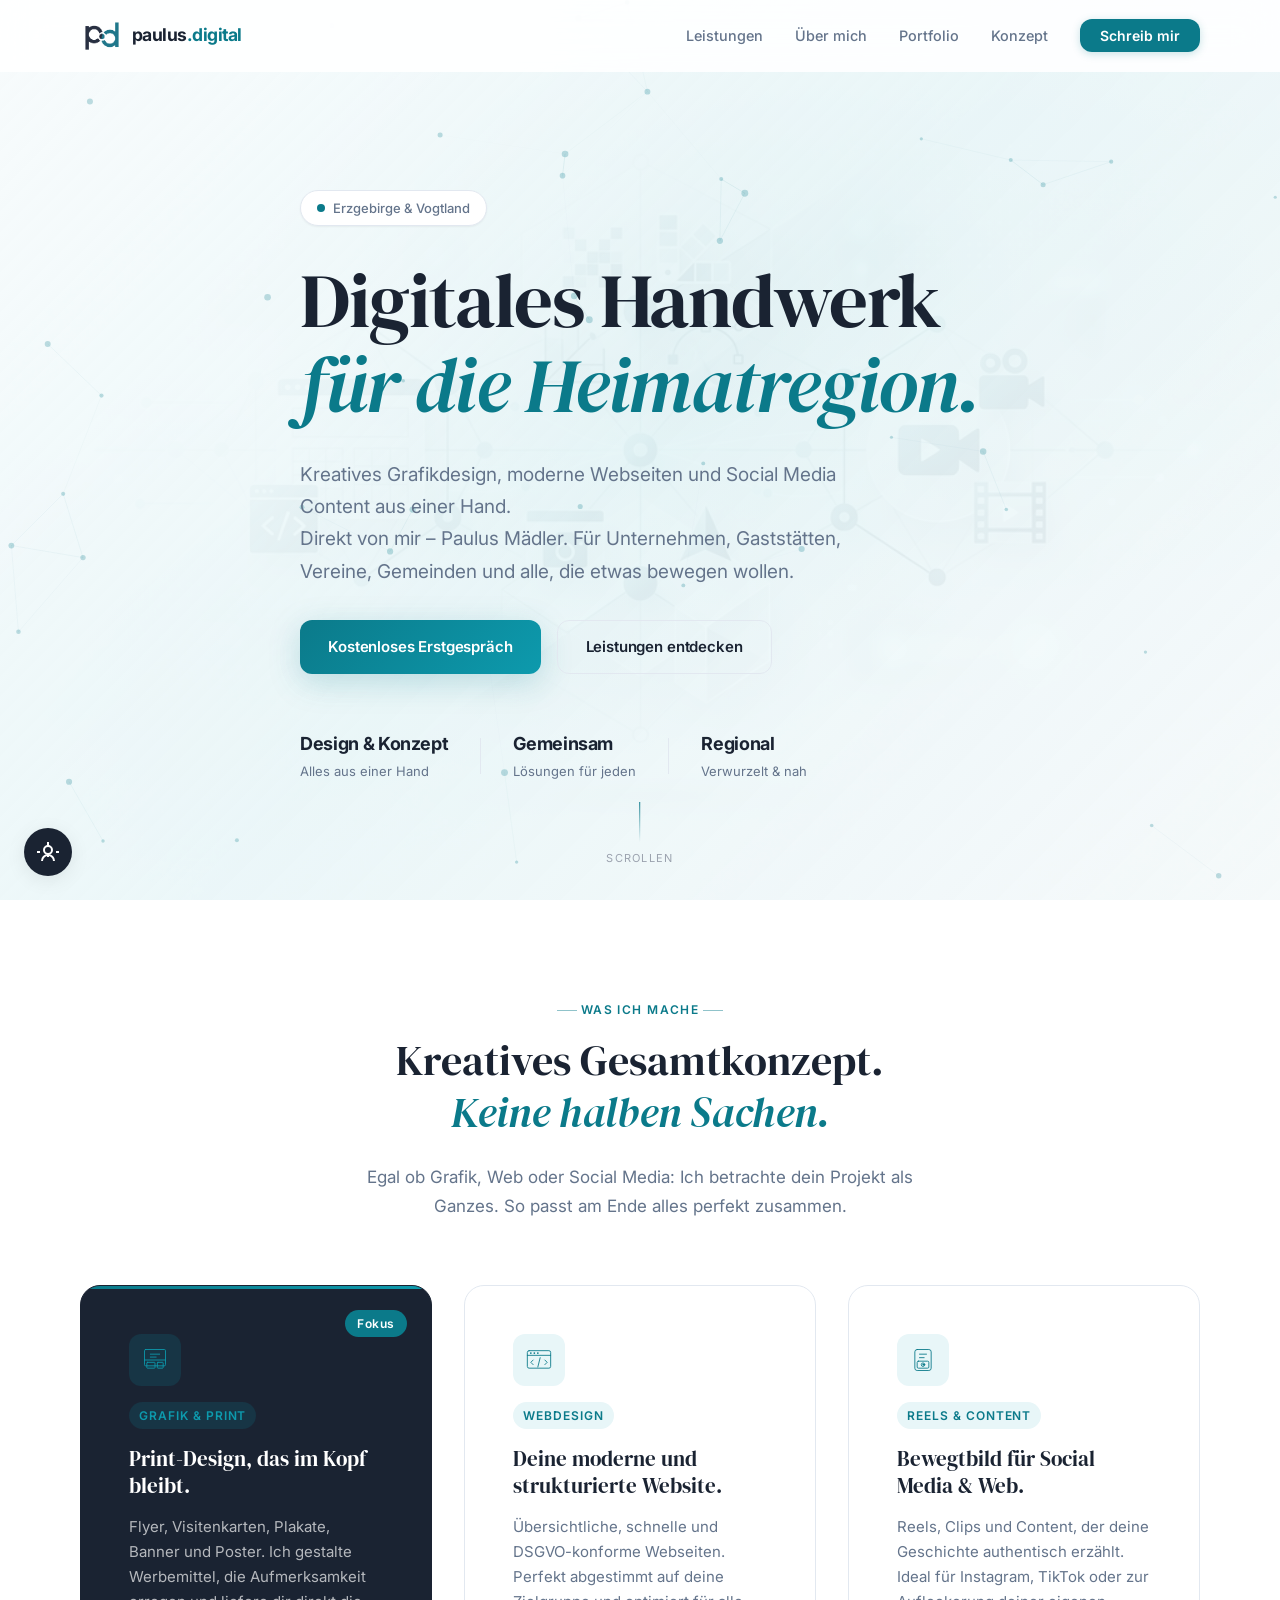
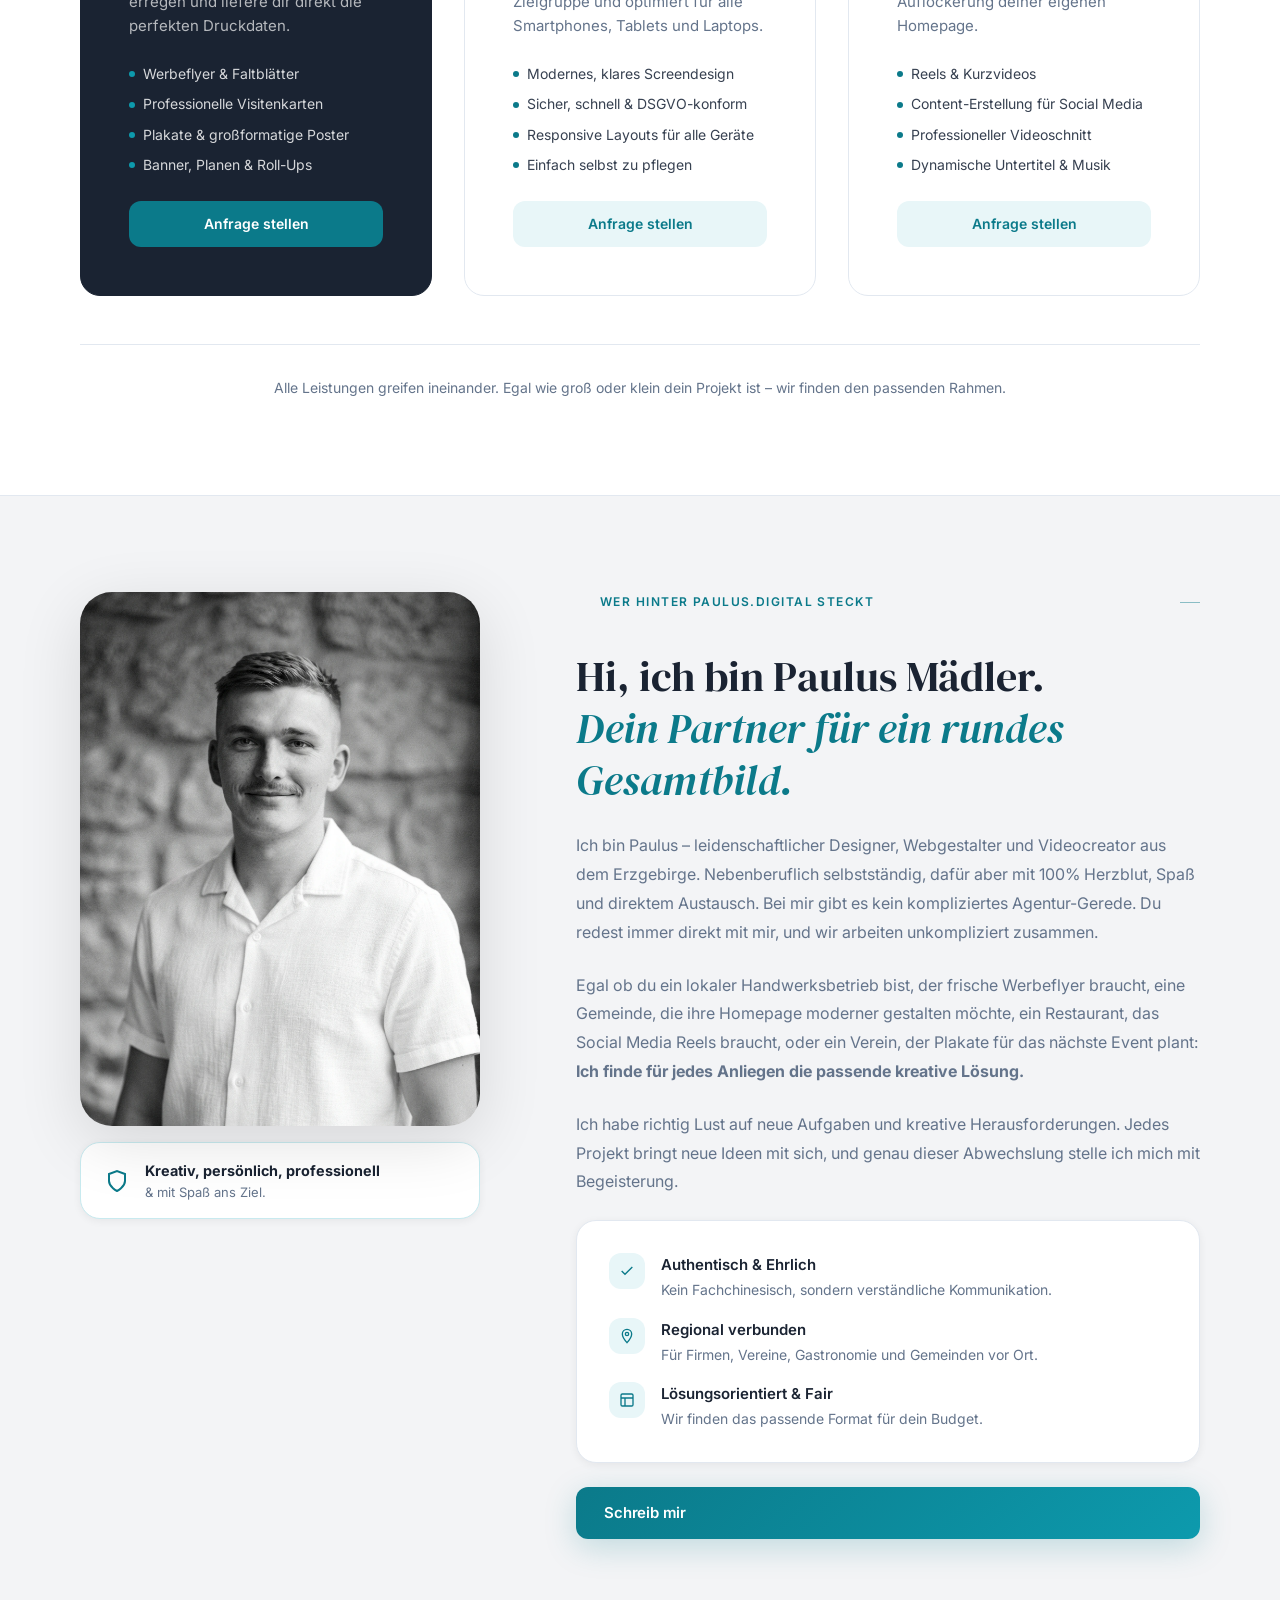
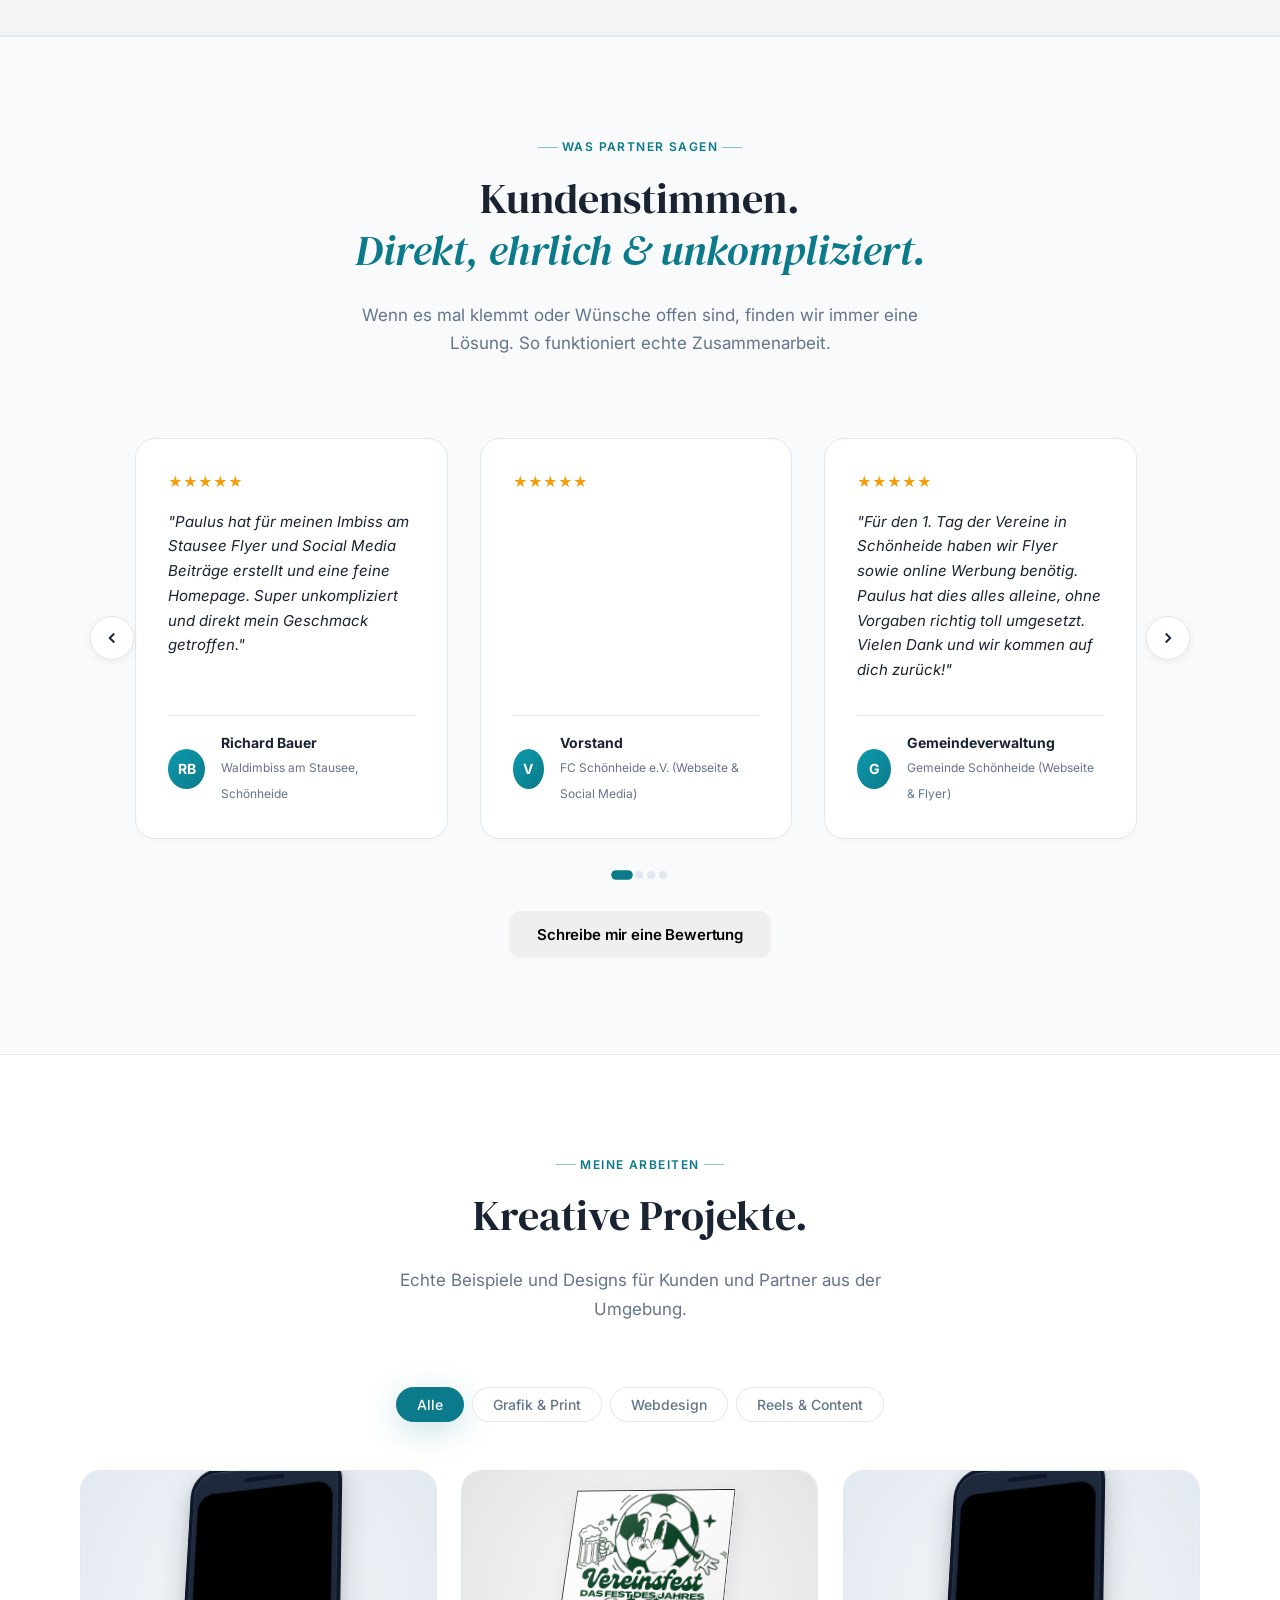
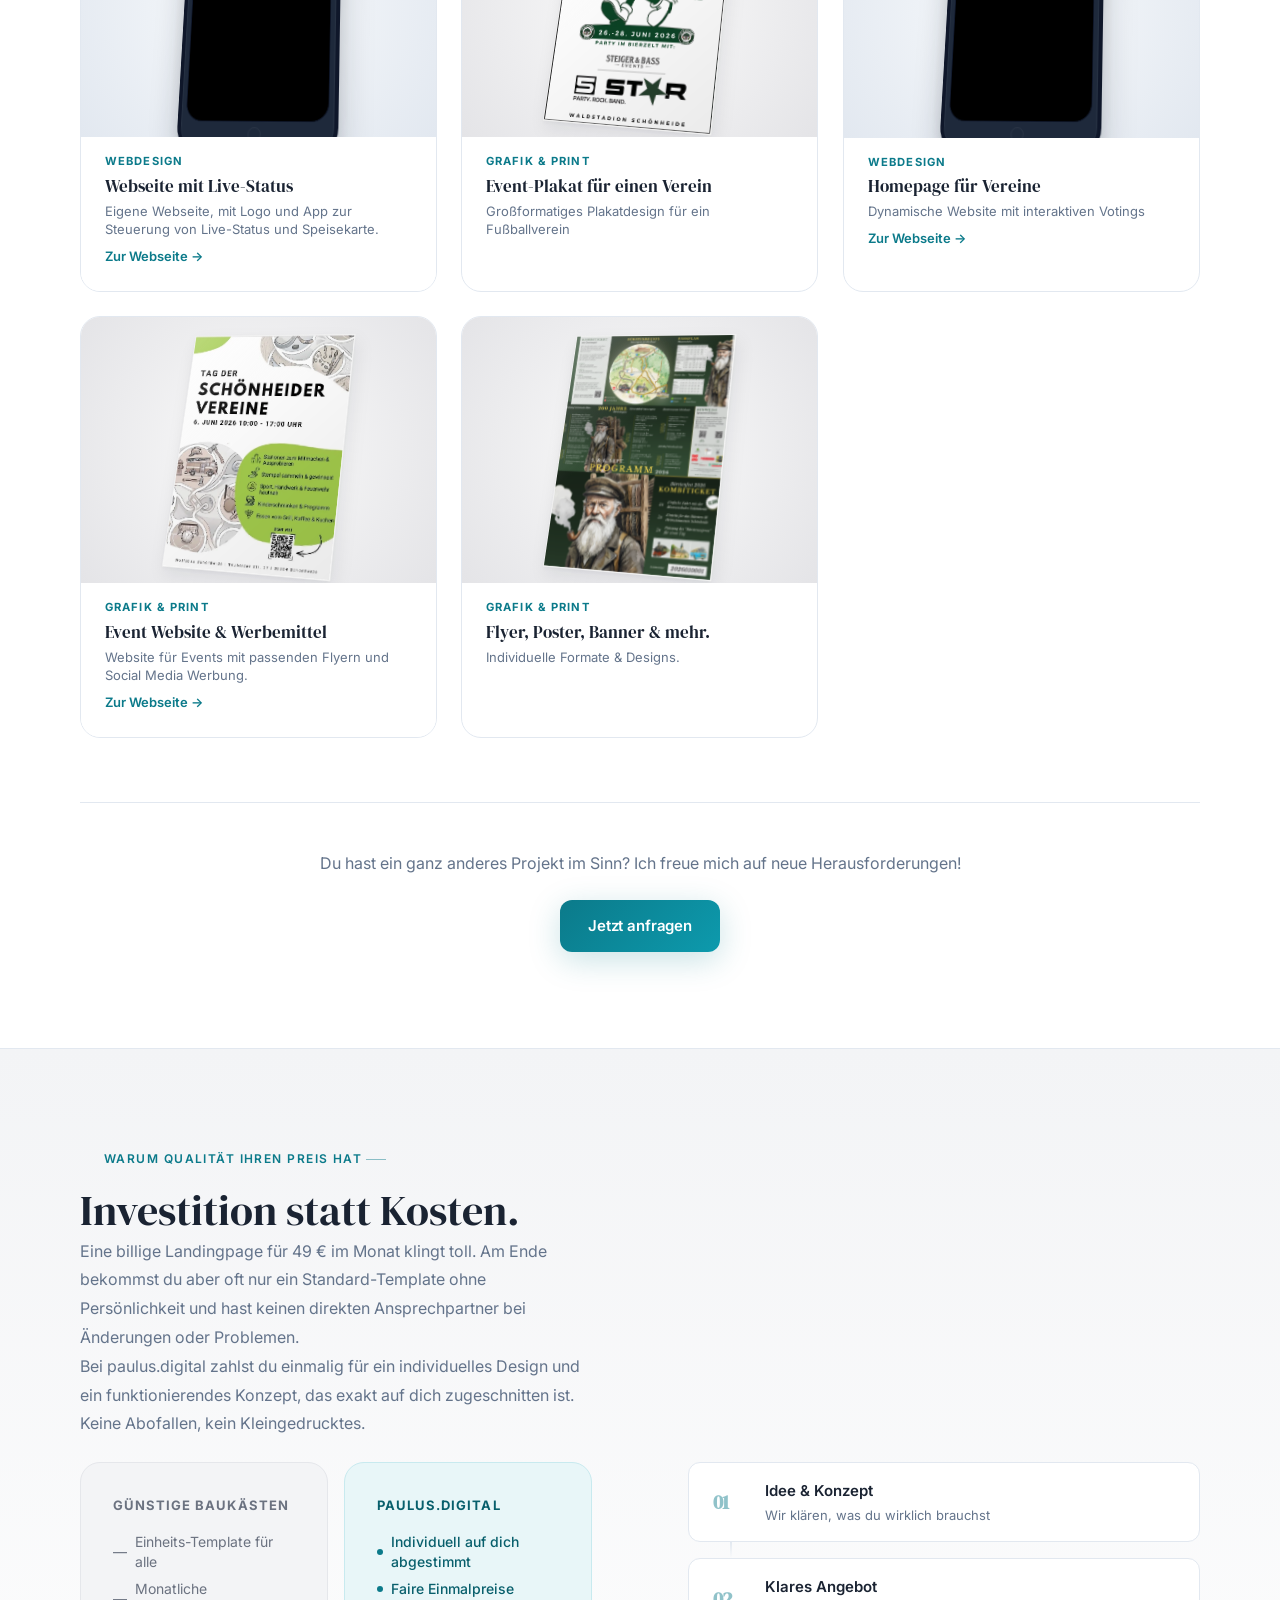
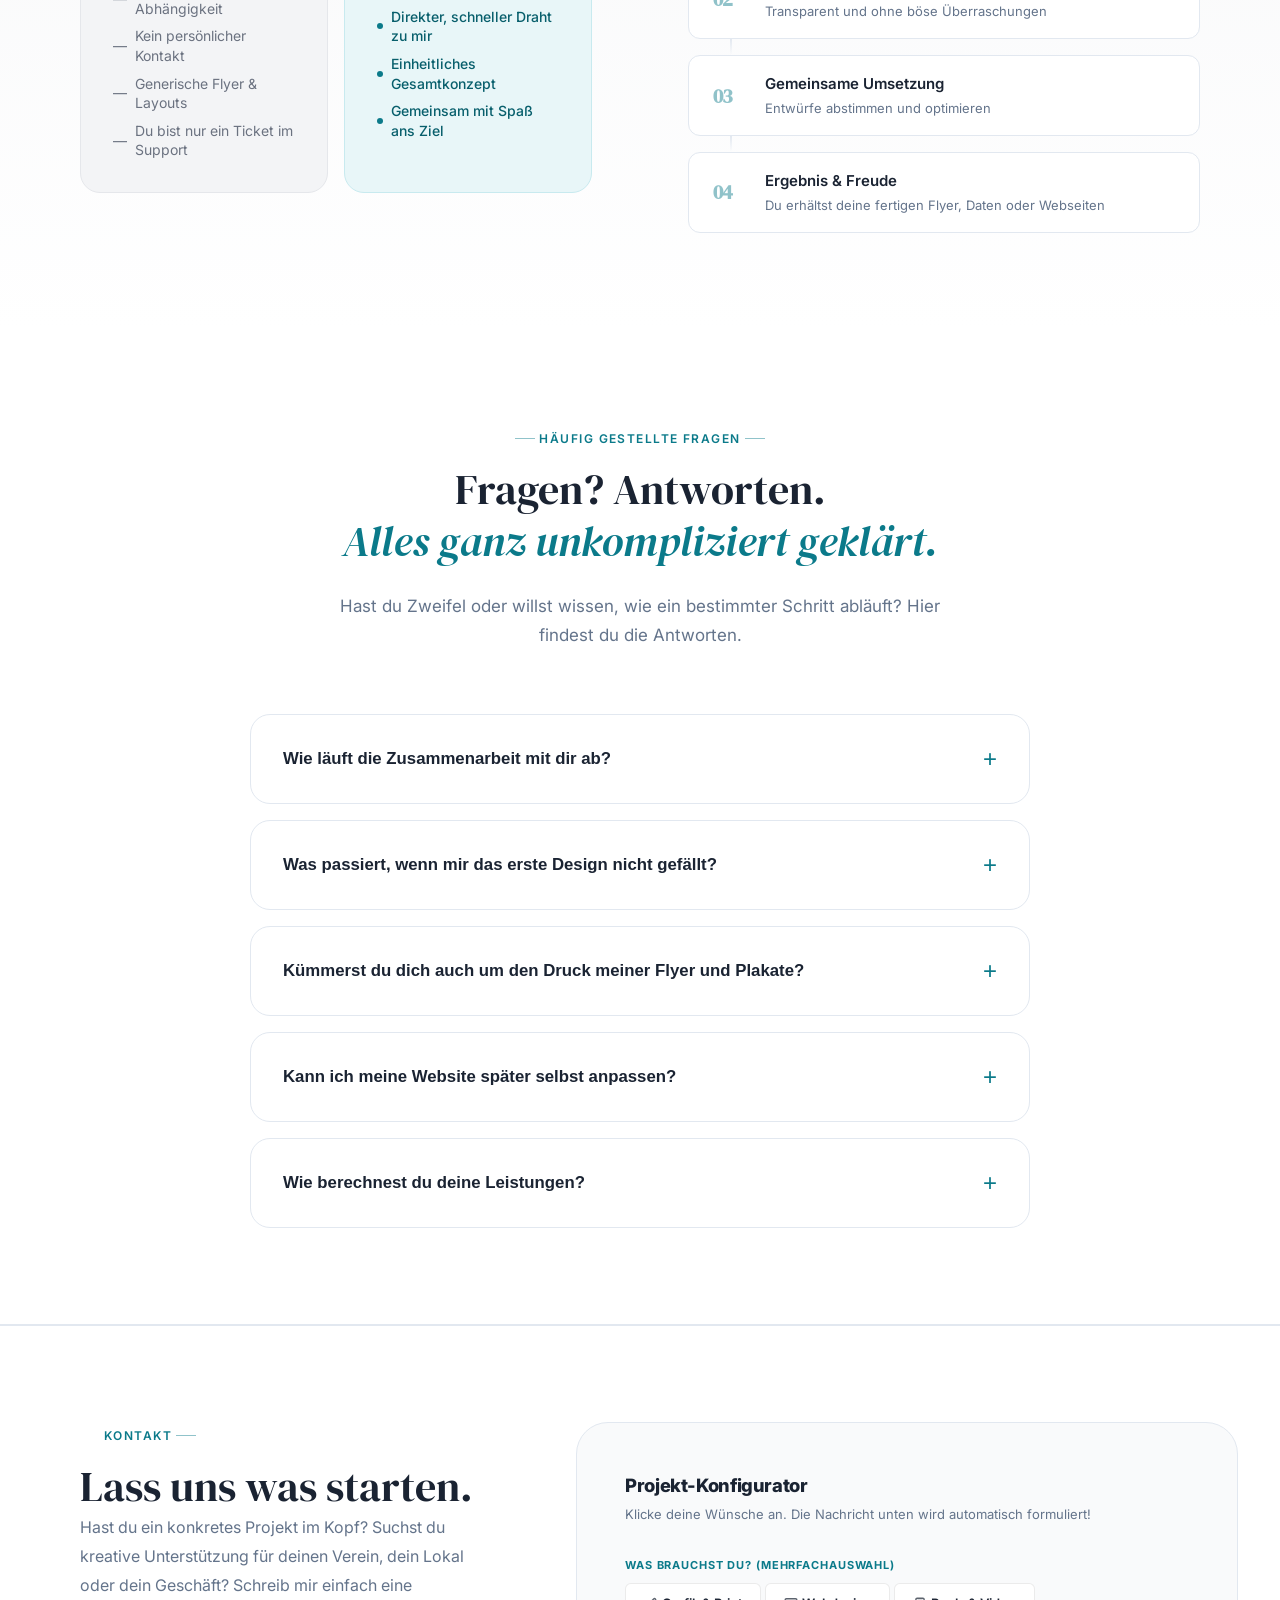
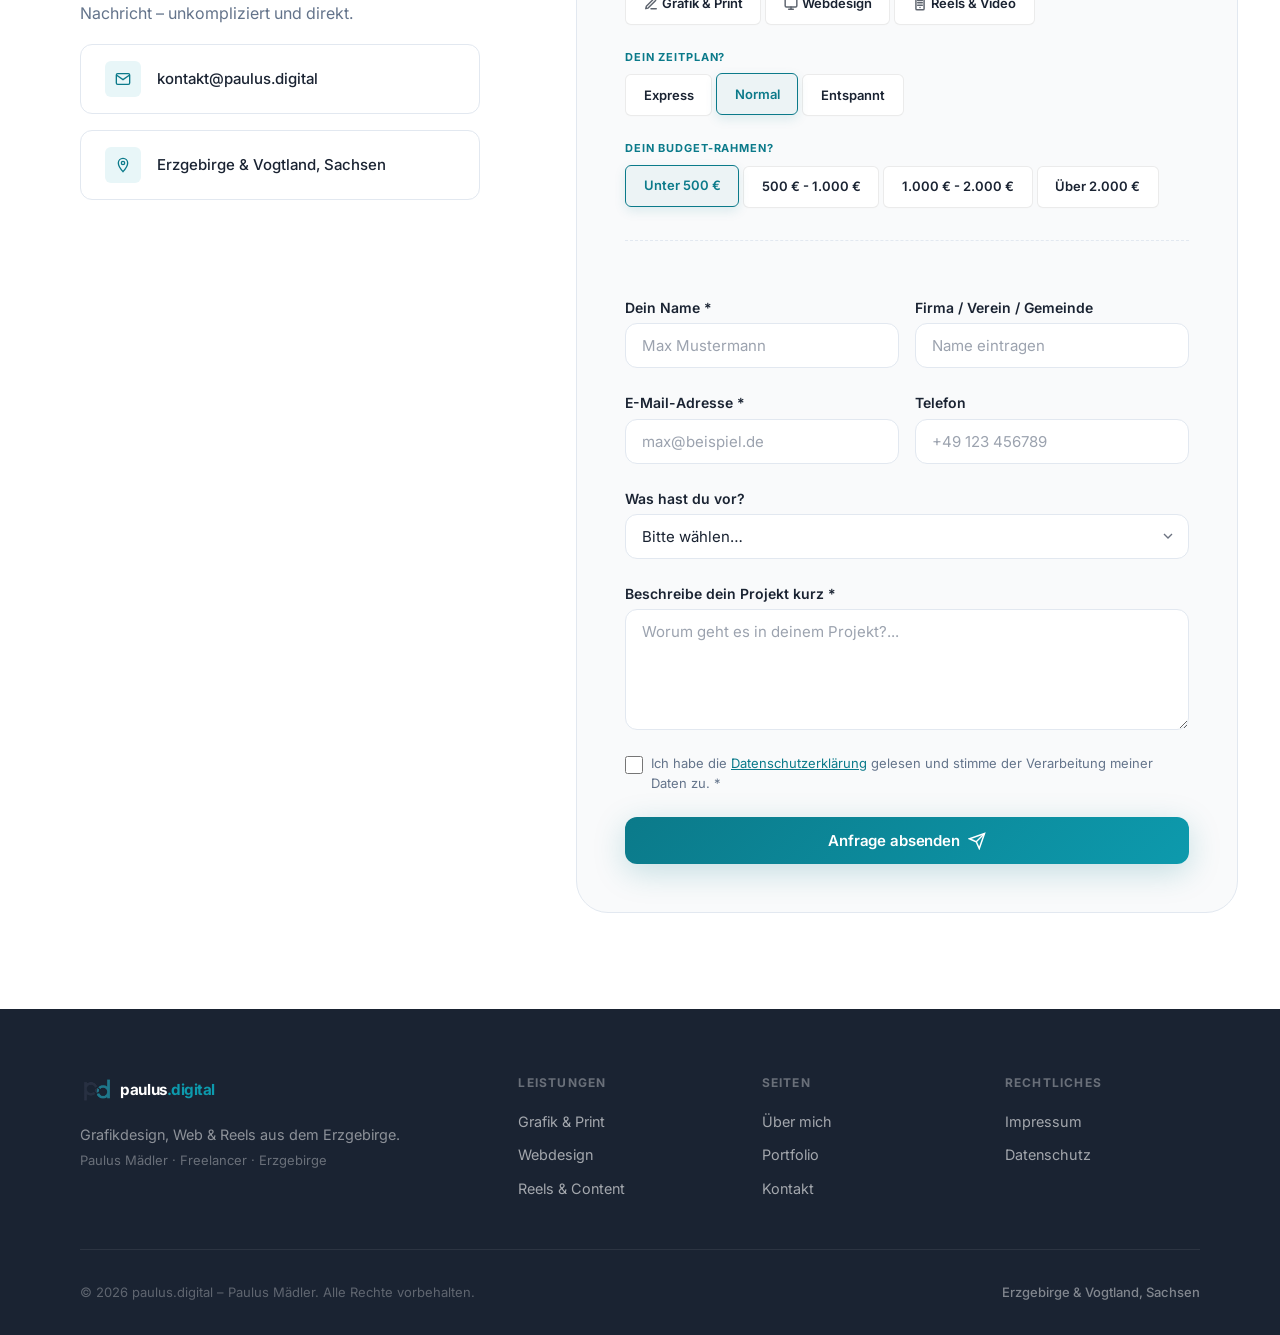
==== commit 9331529d: "Branding: Removed pricing information from the three service cards and added more granular 4-step bu" ====
--- a/index.html
+++ b/index.html
@@ -250,11 +250,6 @@
             <li>Plakate &amp; großformatige Poster</li>
             <li>Banner, Planen &amp; Roll-Ups</li>
           </ul>
-          <div class="service-pricing">
-            <span class="price-from">ab</span>
-            <span class="price-amount">290 €</span>
-            <span class="price-note">zzgl. MwSt.</span>
-          </div>
           <a href="#kontakt" class="service-cta">Anfrage stellen</a>
         </div>
 
@@ -279,11 +274,6 @@
             <li>Responsive Layouts für alle Geräte</li>
             <li>Einfach selbst zu pflegen</li>
           </ul>
-          <div class="service-pricing">
-            <span class="price-from">ab</span>
-            <span class="price-amount">890 €</span>
-            <span class="price-note">zzgl. MwSt.</span>
-          </div>
           <a href="#kontakt" class="service-cta">Anfrage stellen</a>
         </div>
 
@@ -307,11 +297,6 @@
             <li>Professioneller Videoschnitt</li>
             <li>Dynamische Untertitel &amp; Musik</li>
           </ul>
-          <div class="service-pricing">
-            <span class="price-from">ab</span>
-            <span class="price-amount">490 €</span>
-            <span class="price-note">zzgl. MwSt.</span>
-          </div>
           <a href="#kontakt" class="service-cta">Anfrage stellen</a>
         </div>
 
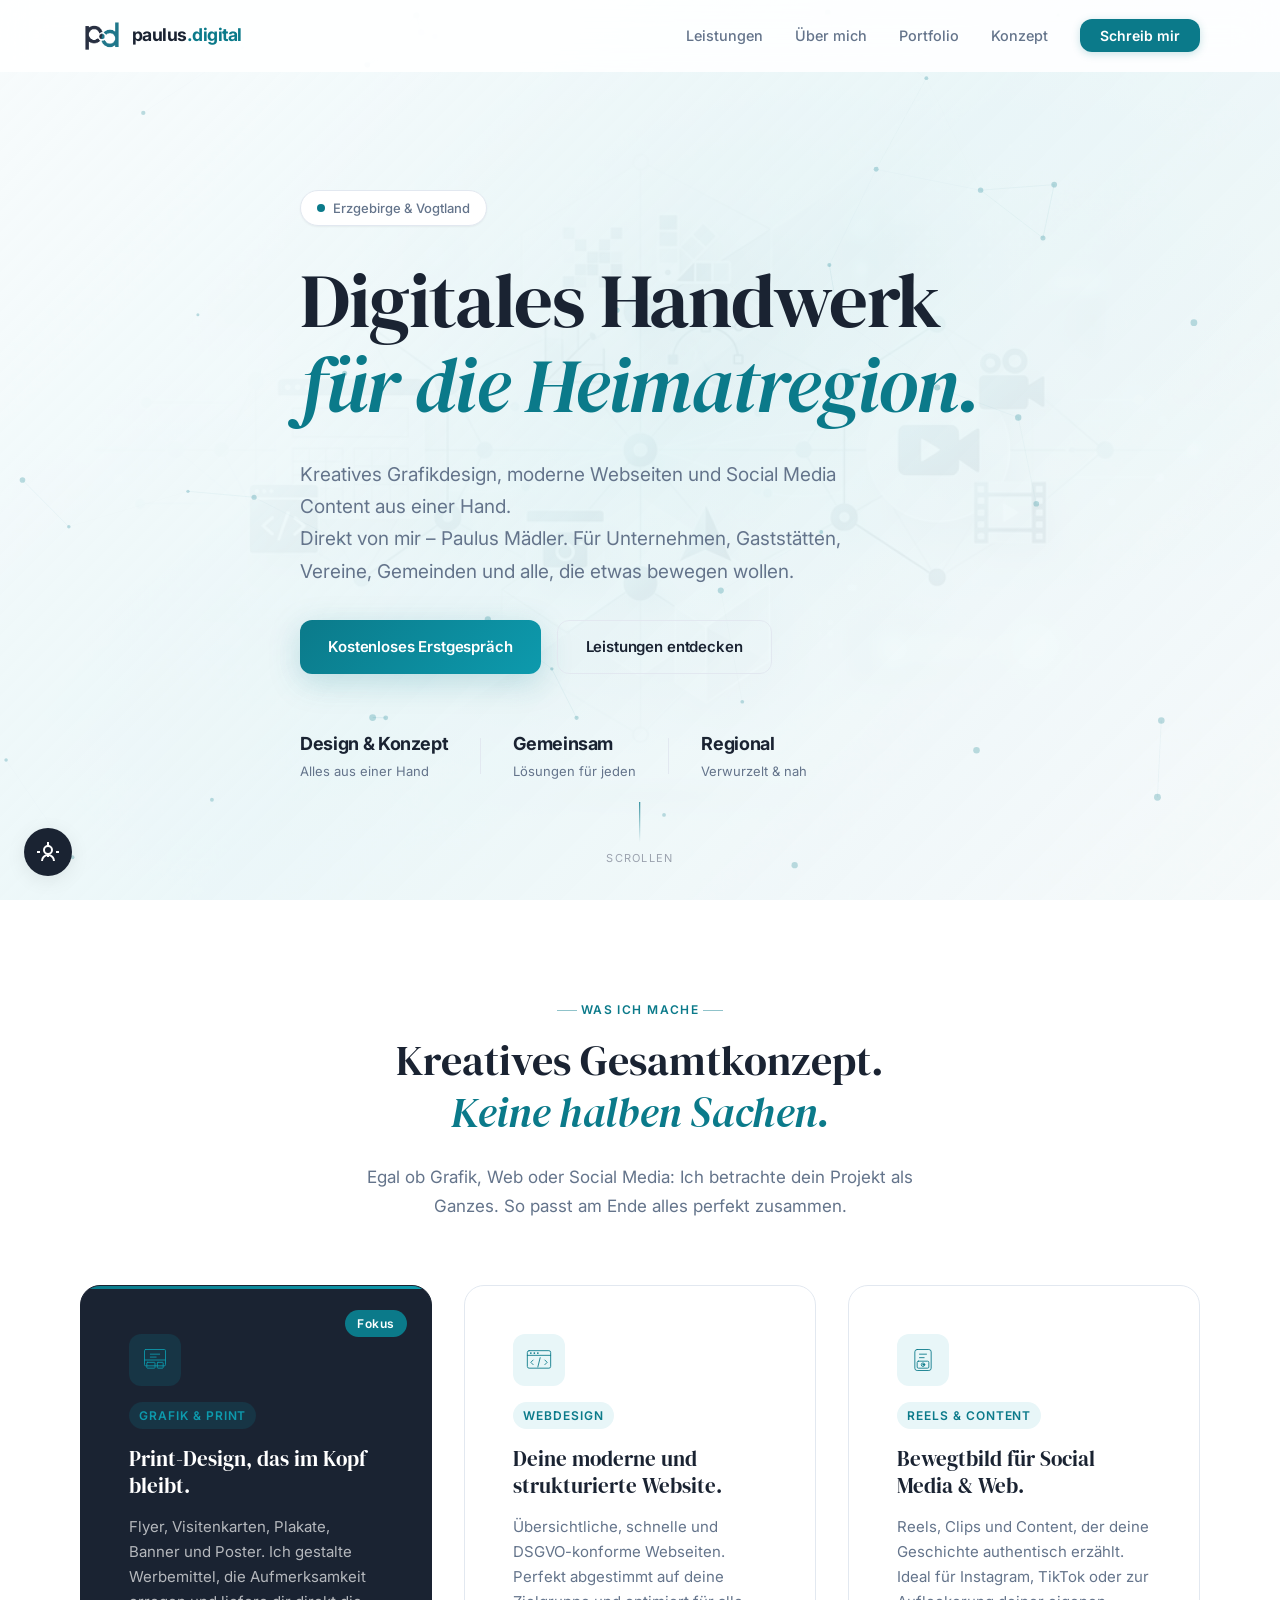
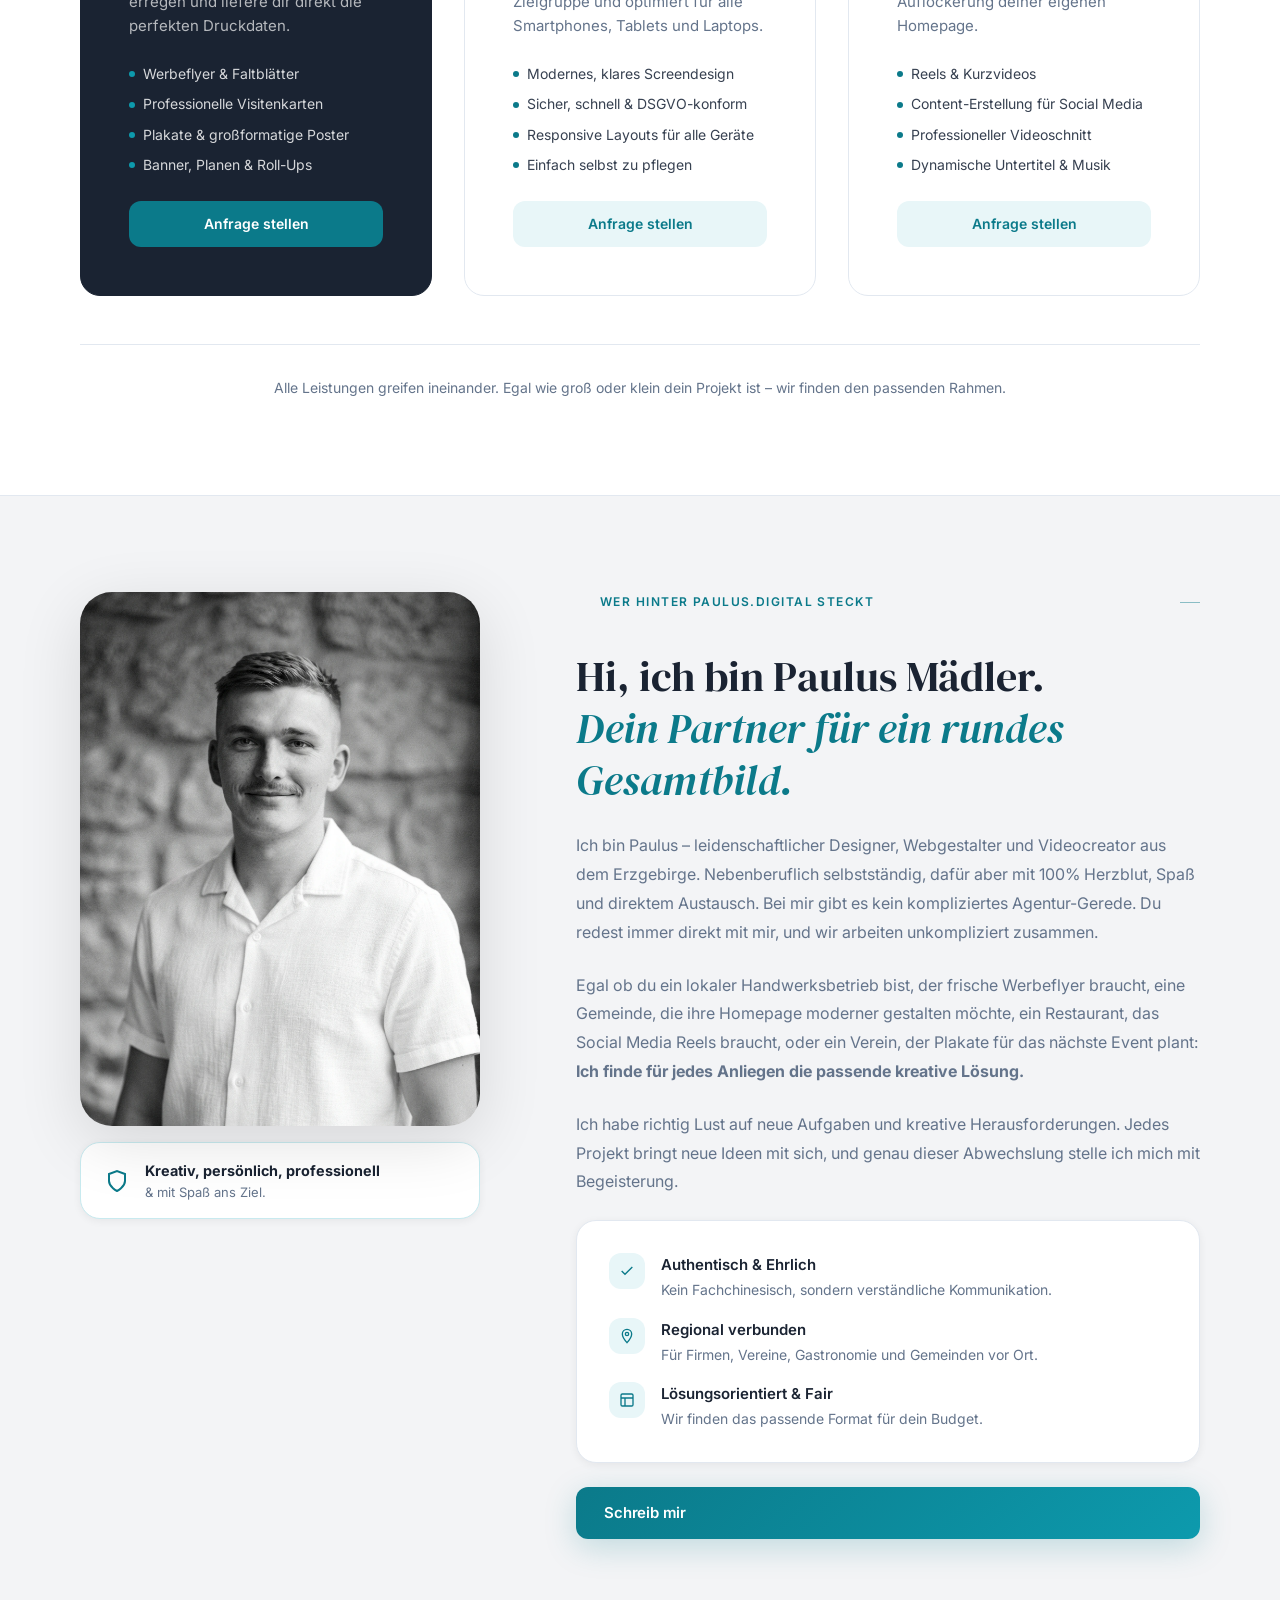
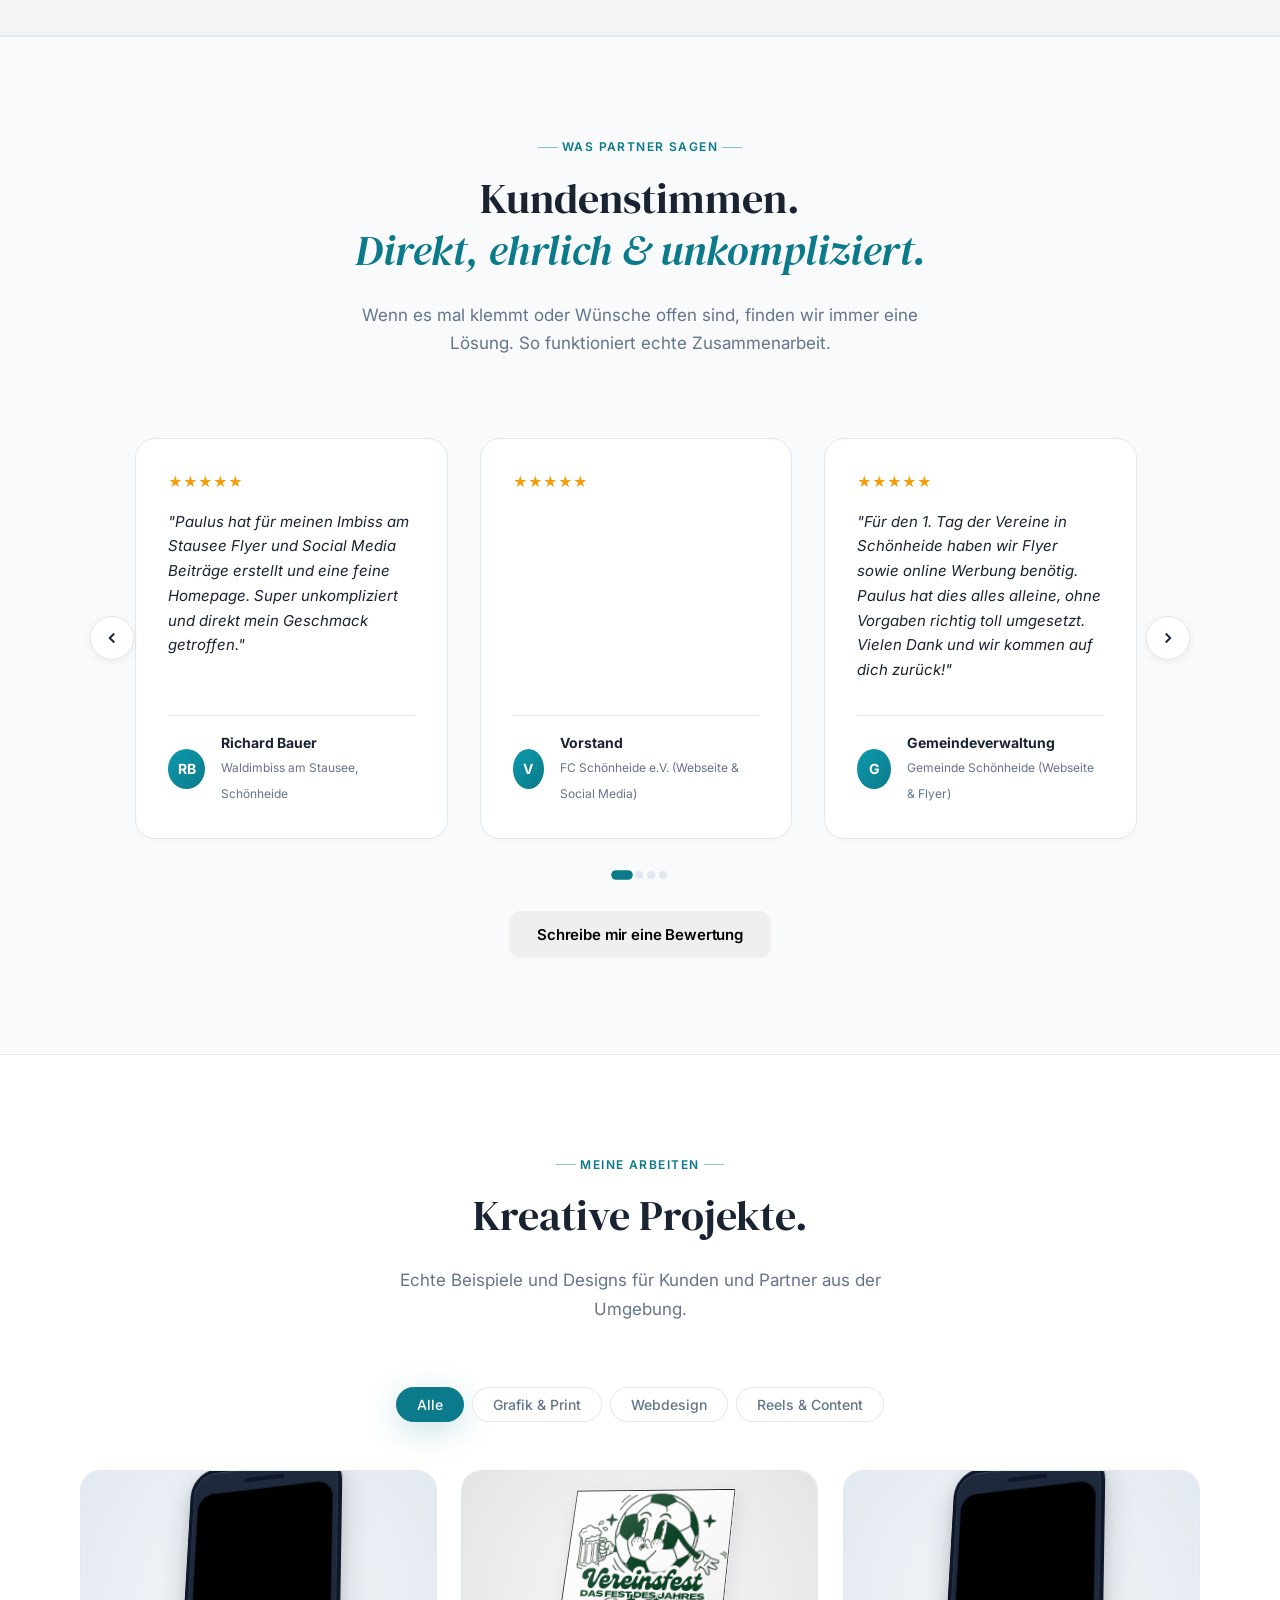
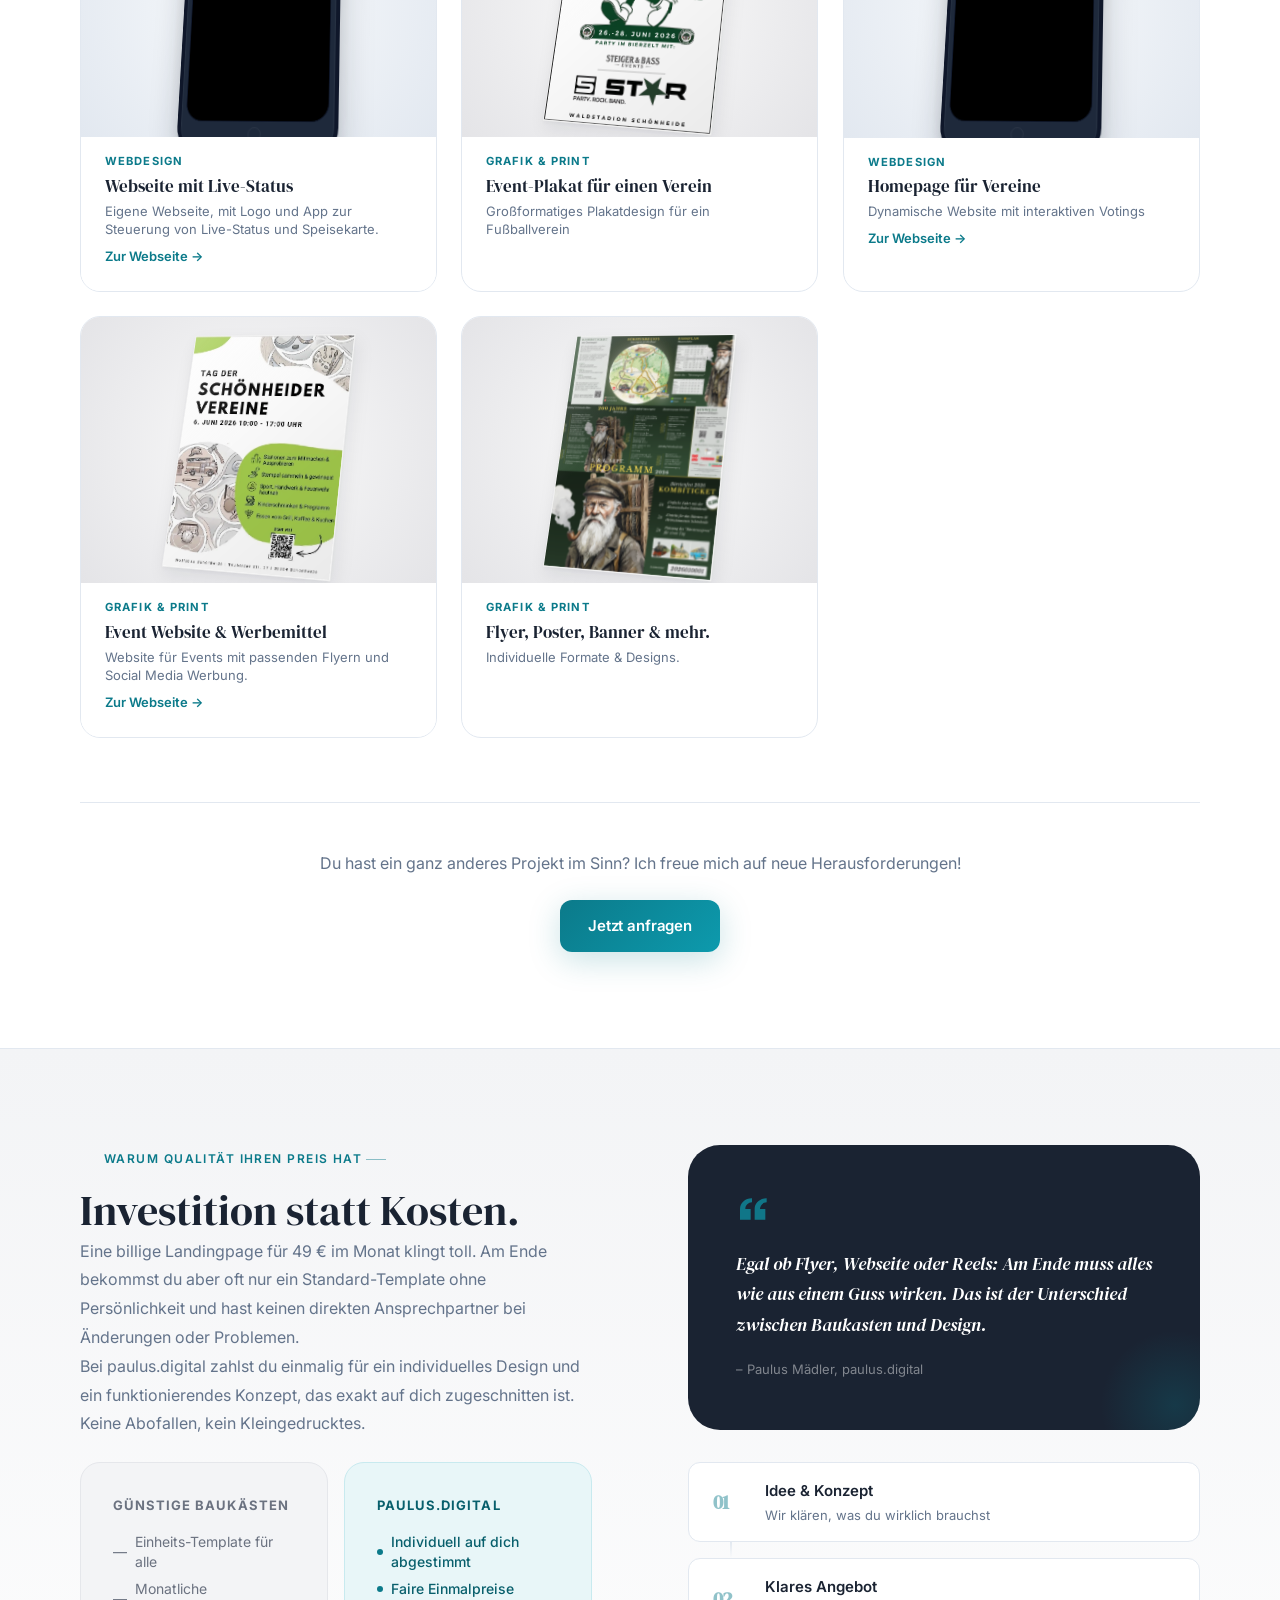
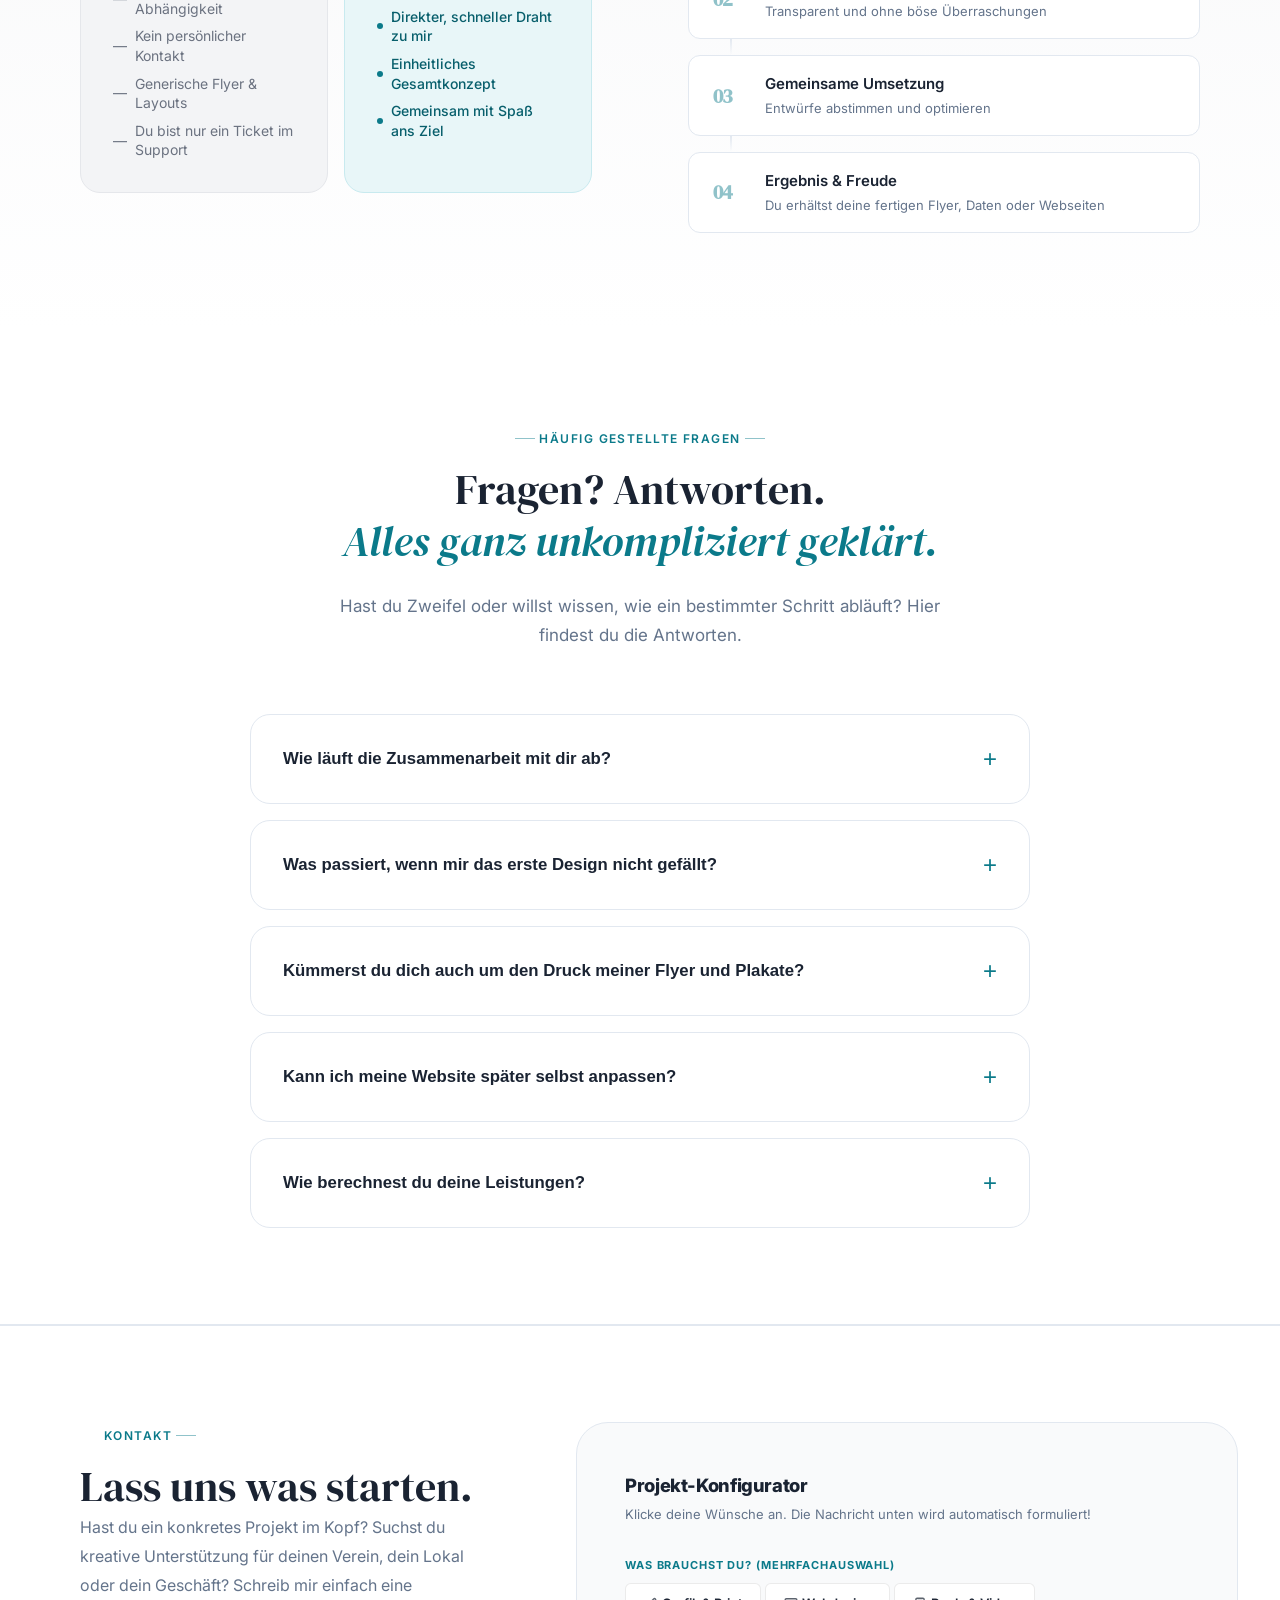
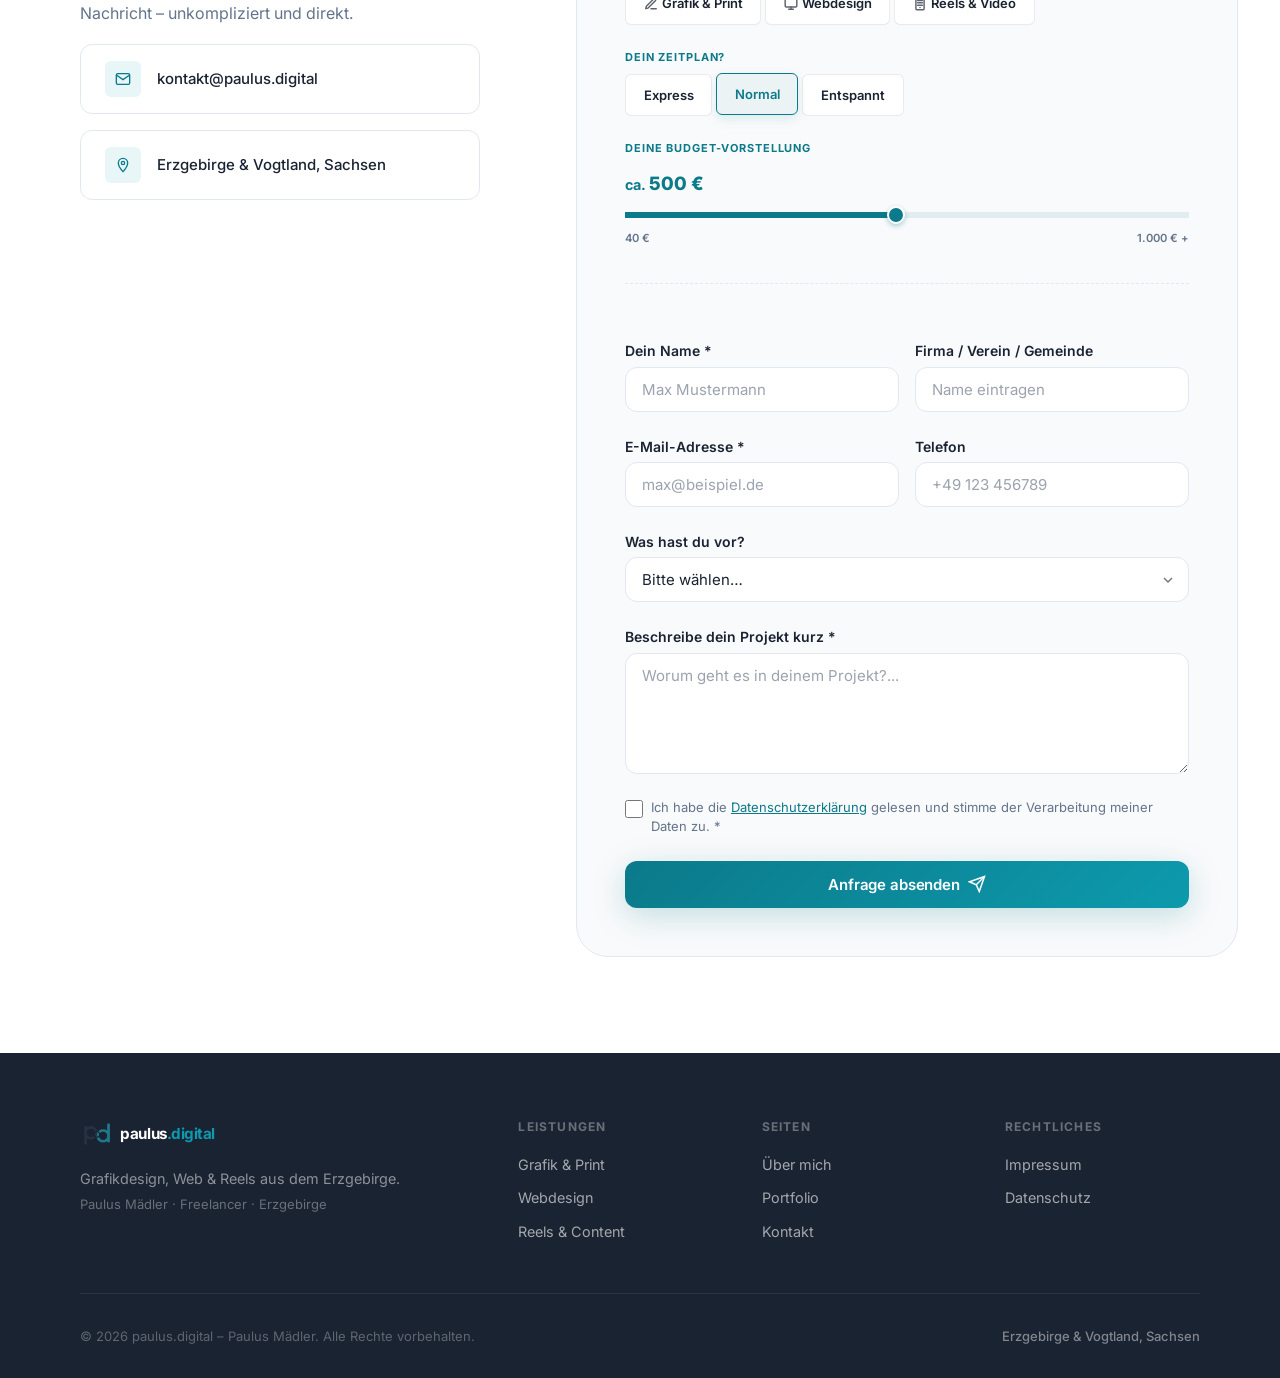
==== commit 332d4b3c: "Branding: Replaced budget chips with a dynamic petrol progress range slider from 40 € to 1.000 € + a" ====
--- a/index.html
+++ b/index.html
@@ -739,11 +739,16 @@
             </div>
 
             <div class="configurator-group">
-              <span class="configurator-label">Dein Budget-Rahmen?</span>
-              <div class="chip-grid" id="cfg-budgets">
-                <div class="cfg-chip" data-value="Unter 500 €">Unter 500 €</div>
-                <div class="cfg-chip active" data-value="500 € - 1.500 €">500 € - 1.500 €</div>
-                <div class="cfg-chip" data-value="Über 1.500 €">Über 1.500 €</div>
+              <span class="configurator-label">Deine Budget-Vorstellung</span>
+              <div class="slider-container">
+                <div class="slider-value-display">
+                  <span>ca. <strong id="cfg-budget-val">500 €</strong></span>
+                </div>
+                <input type="range" id="cfg-budget-slider" min="40" max="1000" step="10" value="500" class="budget-slider" />
+                <div class="slider-labels">
+                  <span>40 €</span>
+                  <span>1.000 € +</span>
+                </div>
               </div>
             </div>
           </div>
--- a/style.css
+++ b/style.css
@@ -2512,5 +2512,80 @@
   }
 }
 
-
-
+/* Premium Range Slider styling */
+.slider-container {
+  display: flex;
+  flex-direction: column;
+  gap: var(--space-xs);
+  padding: 0.2rem 0;
+}
+
+.slider-value-display {
+  font-size: 0.9rem;
+  font-weight: 700;
+  color: var(--color-petrol);
+  margin-bottom: 0.1rem;
+}
+
+.slider-value-display strong {
+  font-size: 1.15rem;
+  font-weight: 800;
+}
+
+.budget-slider {
+  -webkit-appearance: none;
+  width: 100%;
+  height: 6px;
+  background: rgba(11, 122, 138, 0.1);
+  border-radius: var(--radius-pill);
+  outline: none;
+  margin: 0.5rem 0;
+  cursor: pointer;
+}
+
+/* Chrome, Safari, Opera, Edge */
+.budget-slider::-webkit-slider-thumb {
+  -webkit-appearance: none;
+  appearance: none;
+  width: 18px;
+  height: 18px;
+  border-radius: 50%;
+  background: var(--color-petrol);
+  border: 2px solid var(--color-white);
+  box-shadow: 0 2px 5px rgba(11, 122, 138, 0.35);
+  cursor: pointer;
+  transition: transform 0.1s ease, background-color 0.1s ease;
+}
+
+.budget-slider::-webkit-slider-thumb:hover {
+  transform: scale(1.2);
+  background: var(--color-petrol-light);
+}
+
+/* Firefox */
+.budget-slider::-moz-range-thumb {
+  width: 18px;
+  height: 18px;
+  border-radius: 50%;
+  background: var(--color-petrol);
+  border: 2px solid var(--color-white);
+  box-shadow: 0 2px 5px rgba(11, 122, 138, 0.35);
+  cursor: pointer;
+  transition: transform 0.1s ease, background-color 0.1s ease;
+}
+
+.budget-slider::-moz-range-thumb:hover {
+  transform: scale(1.2);
+  background: var(--color-petrol-light);
+}
+
+.slider-labels {
+  display: flex;
+  justify-content: space-between;
+  font-size: 0.7rem;
+  font-weight: 600;
+  color: var(--color-muted);
+}
+
+
+
